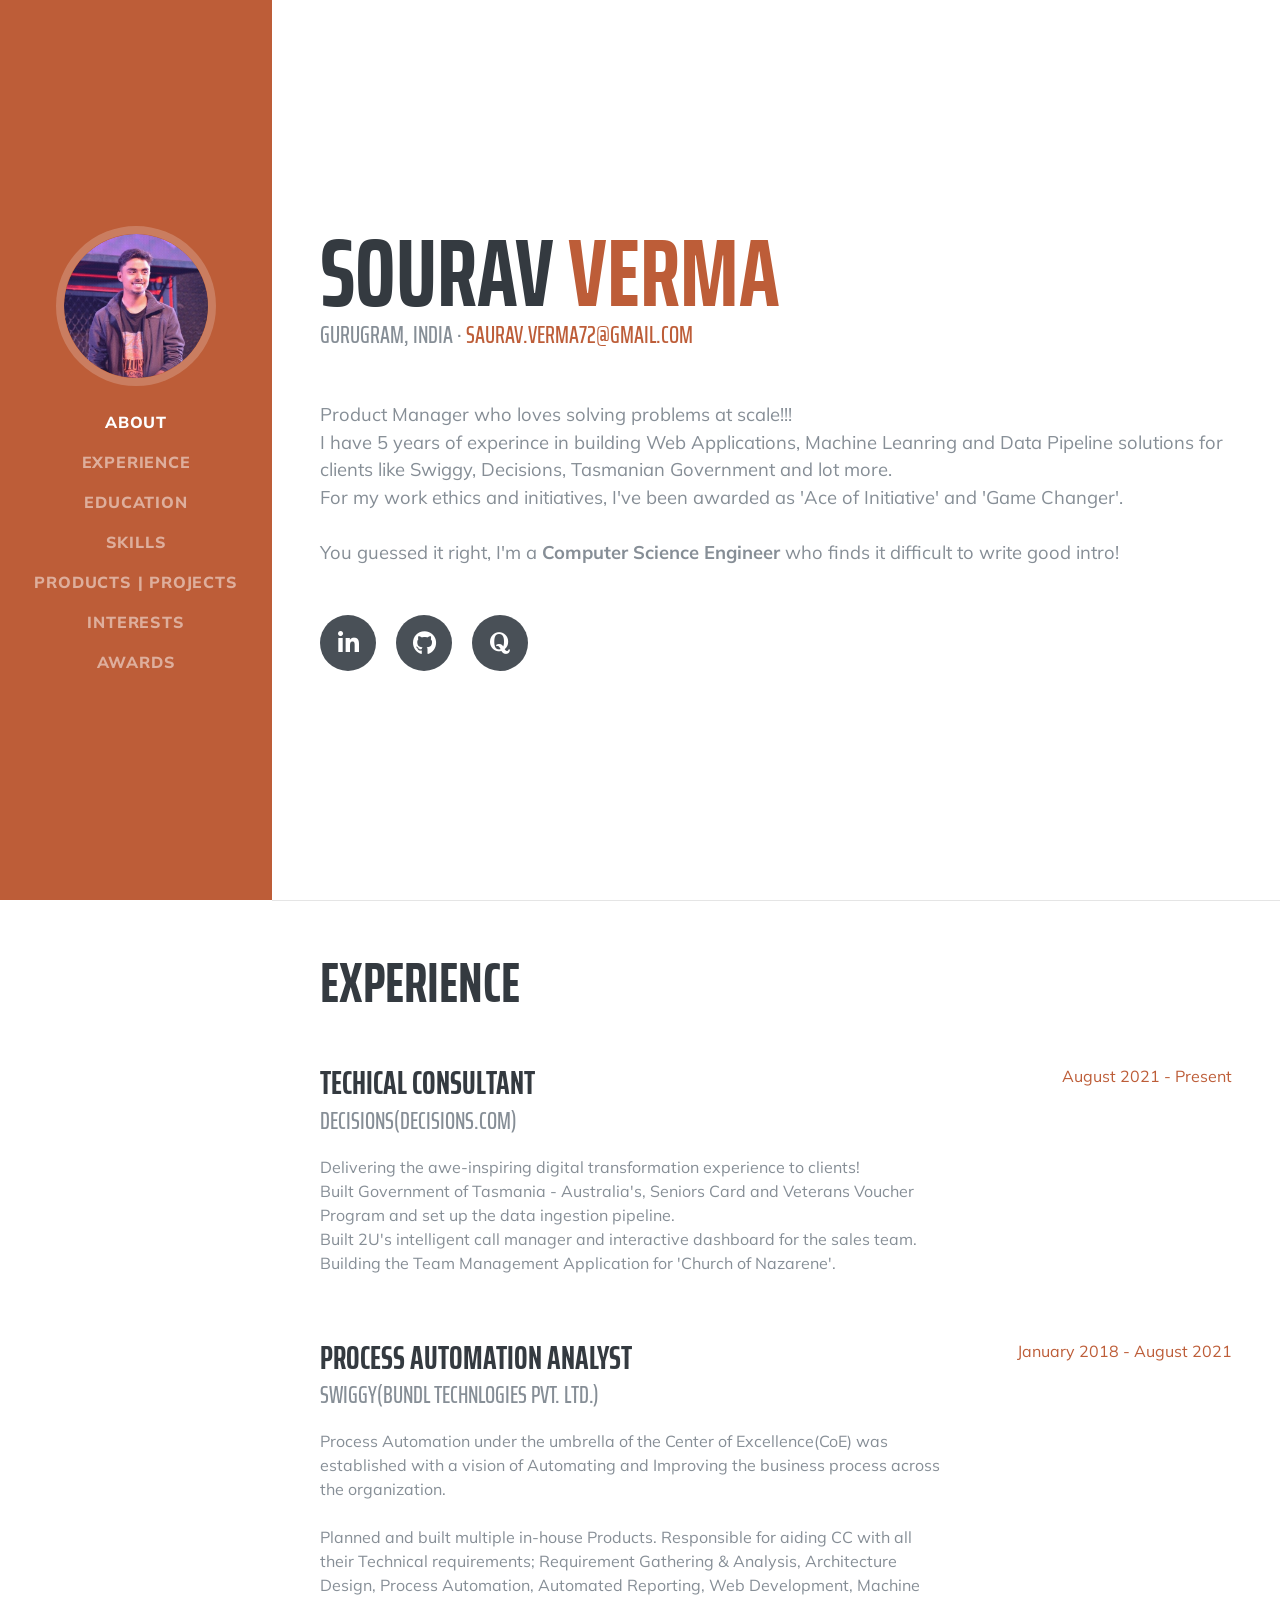
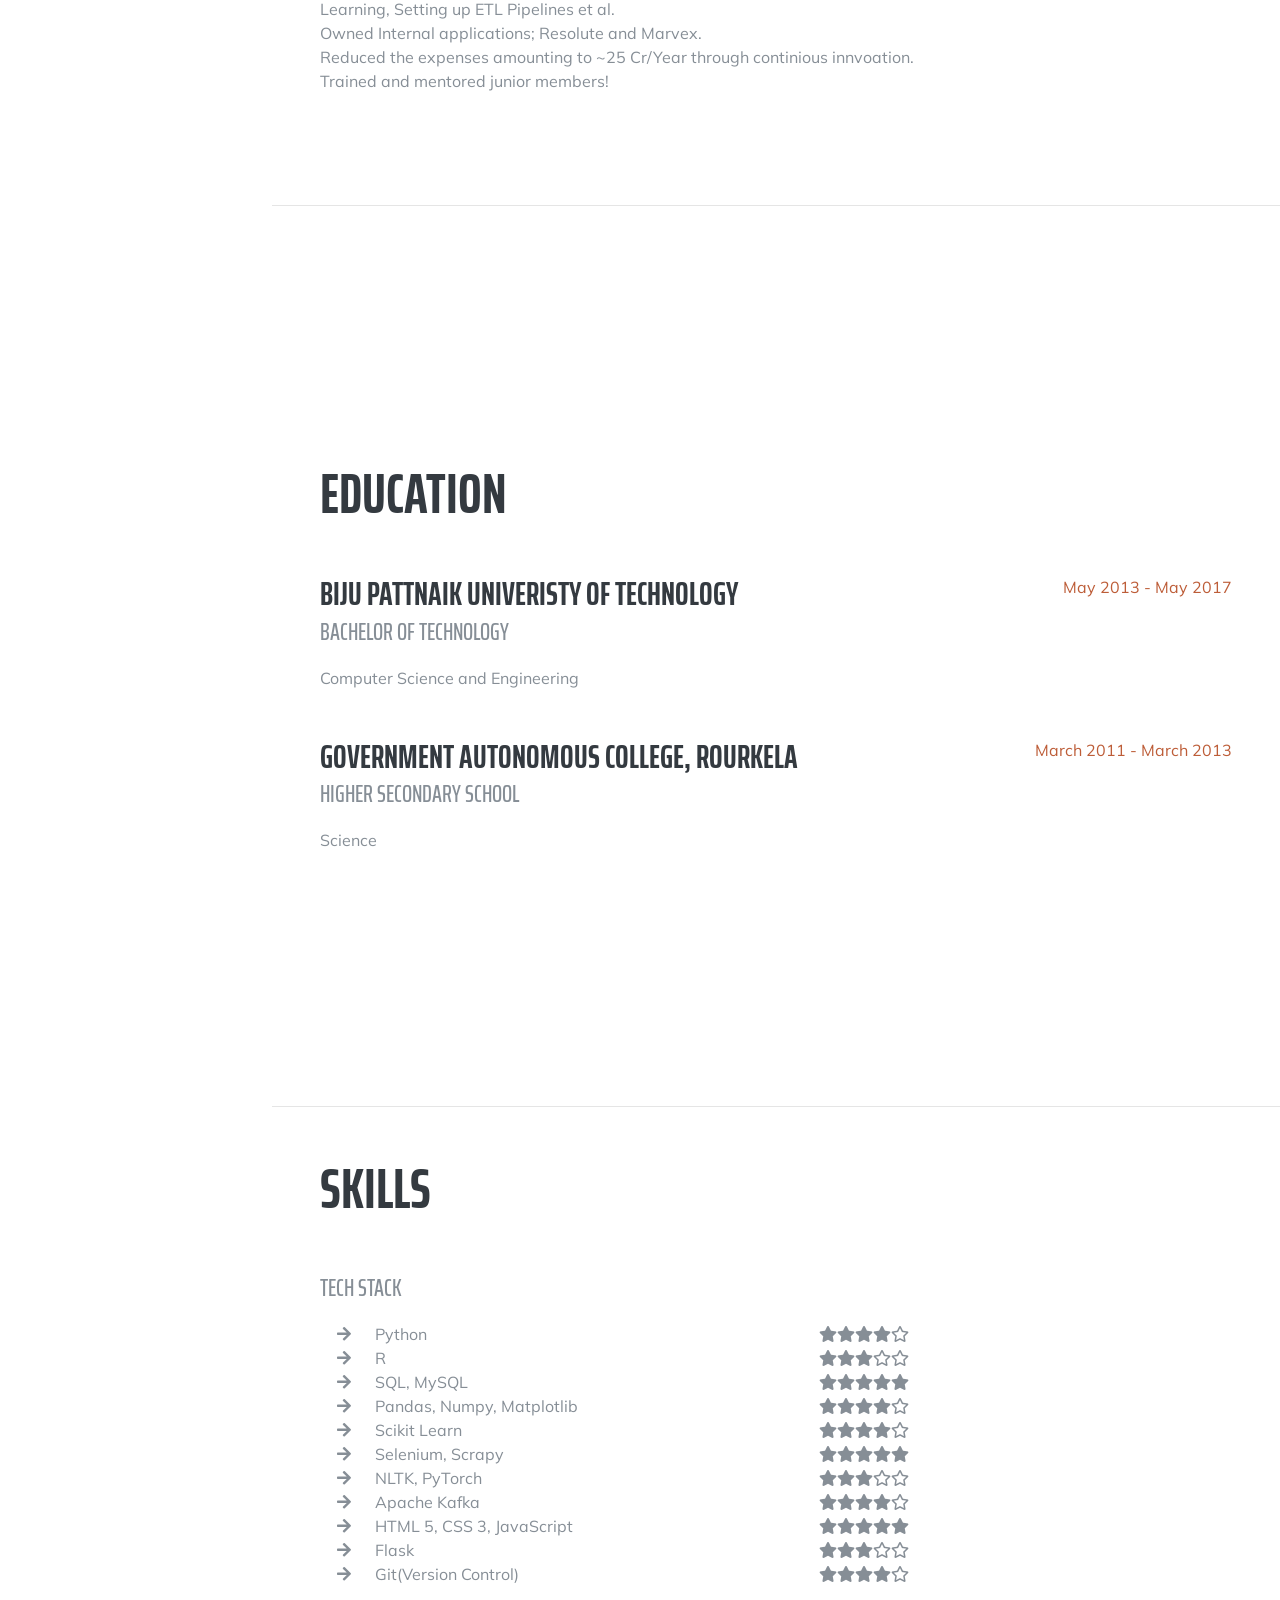
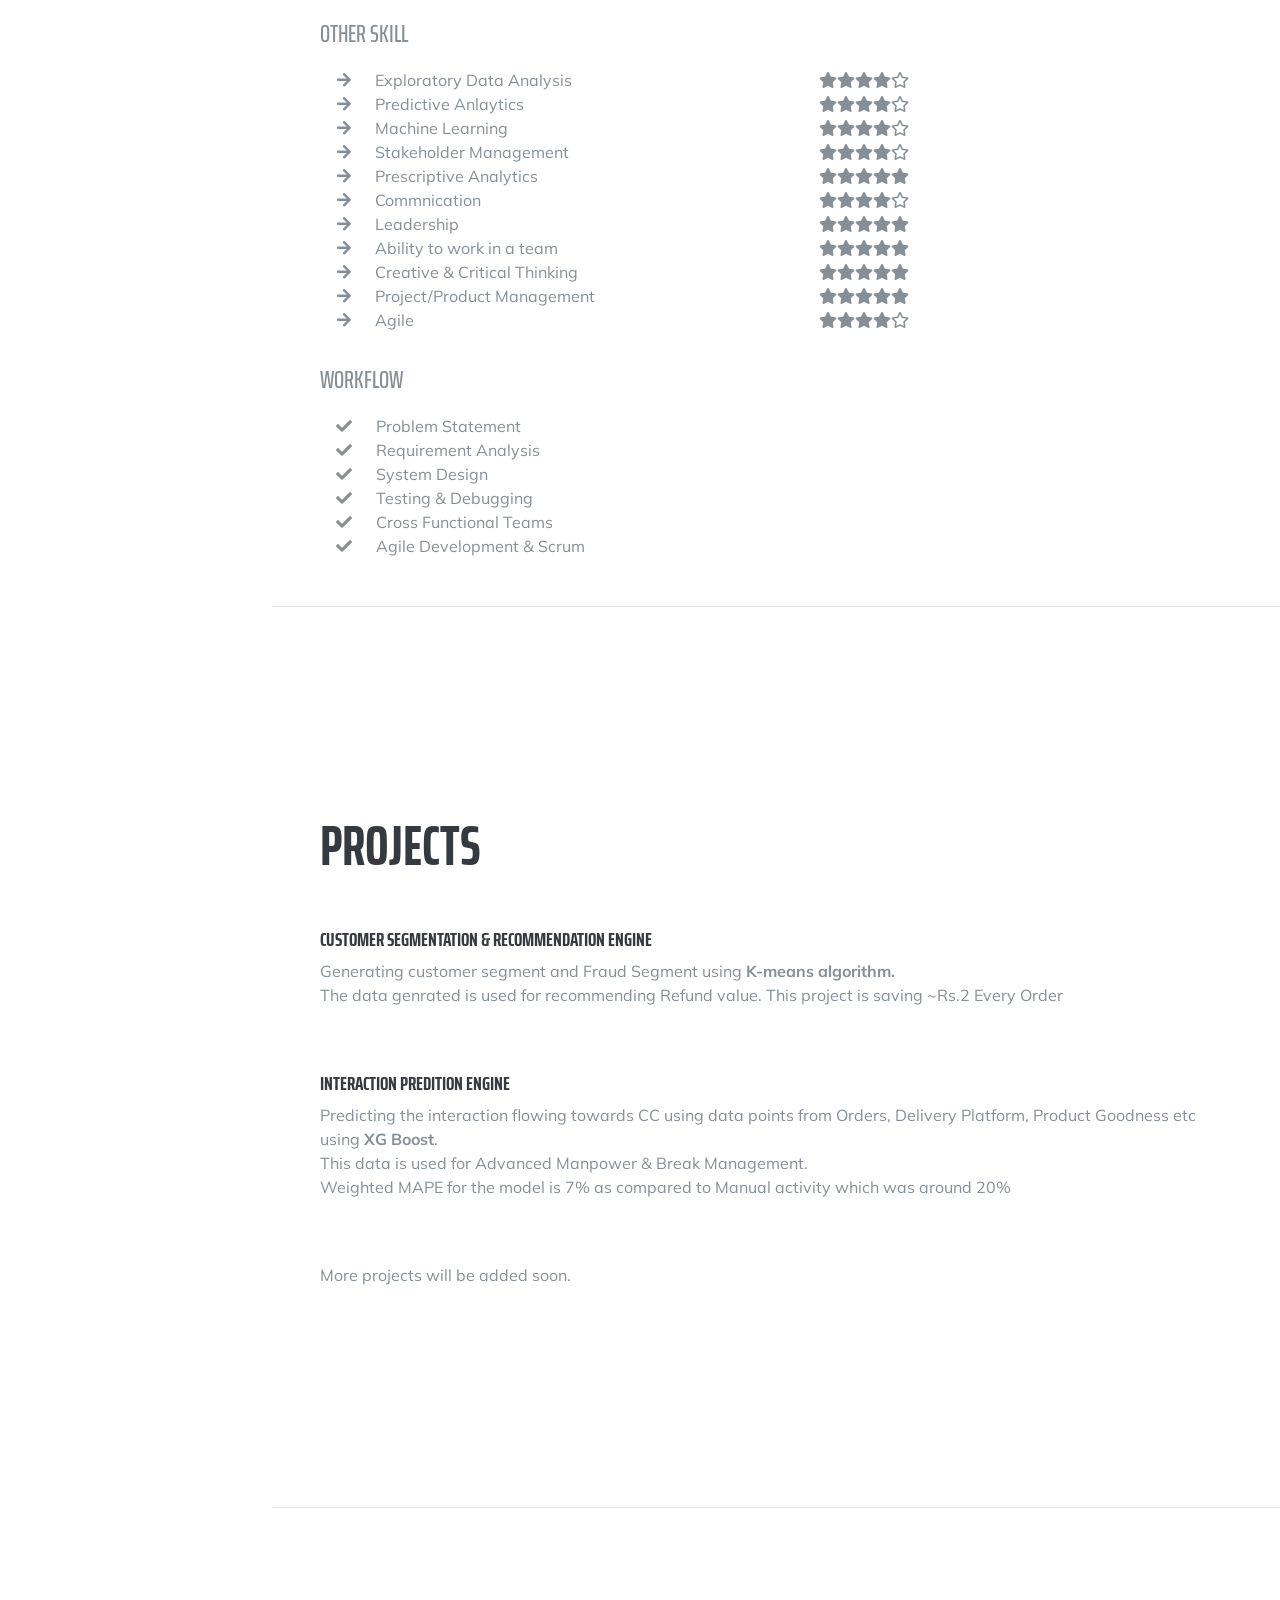
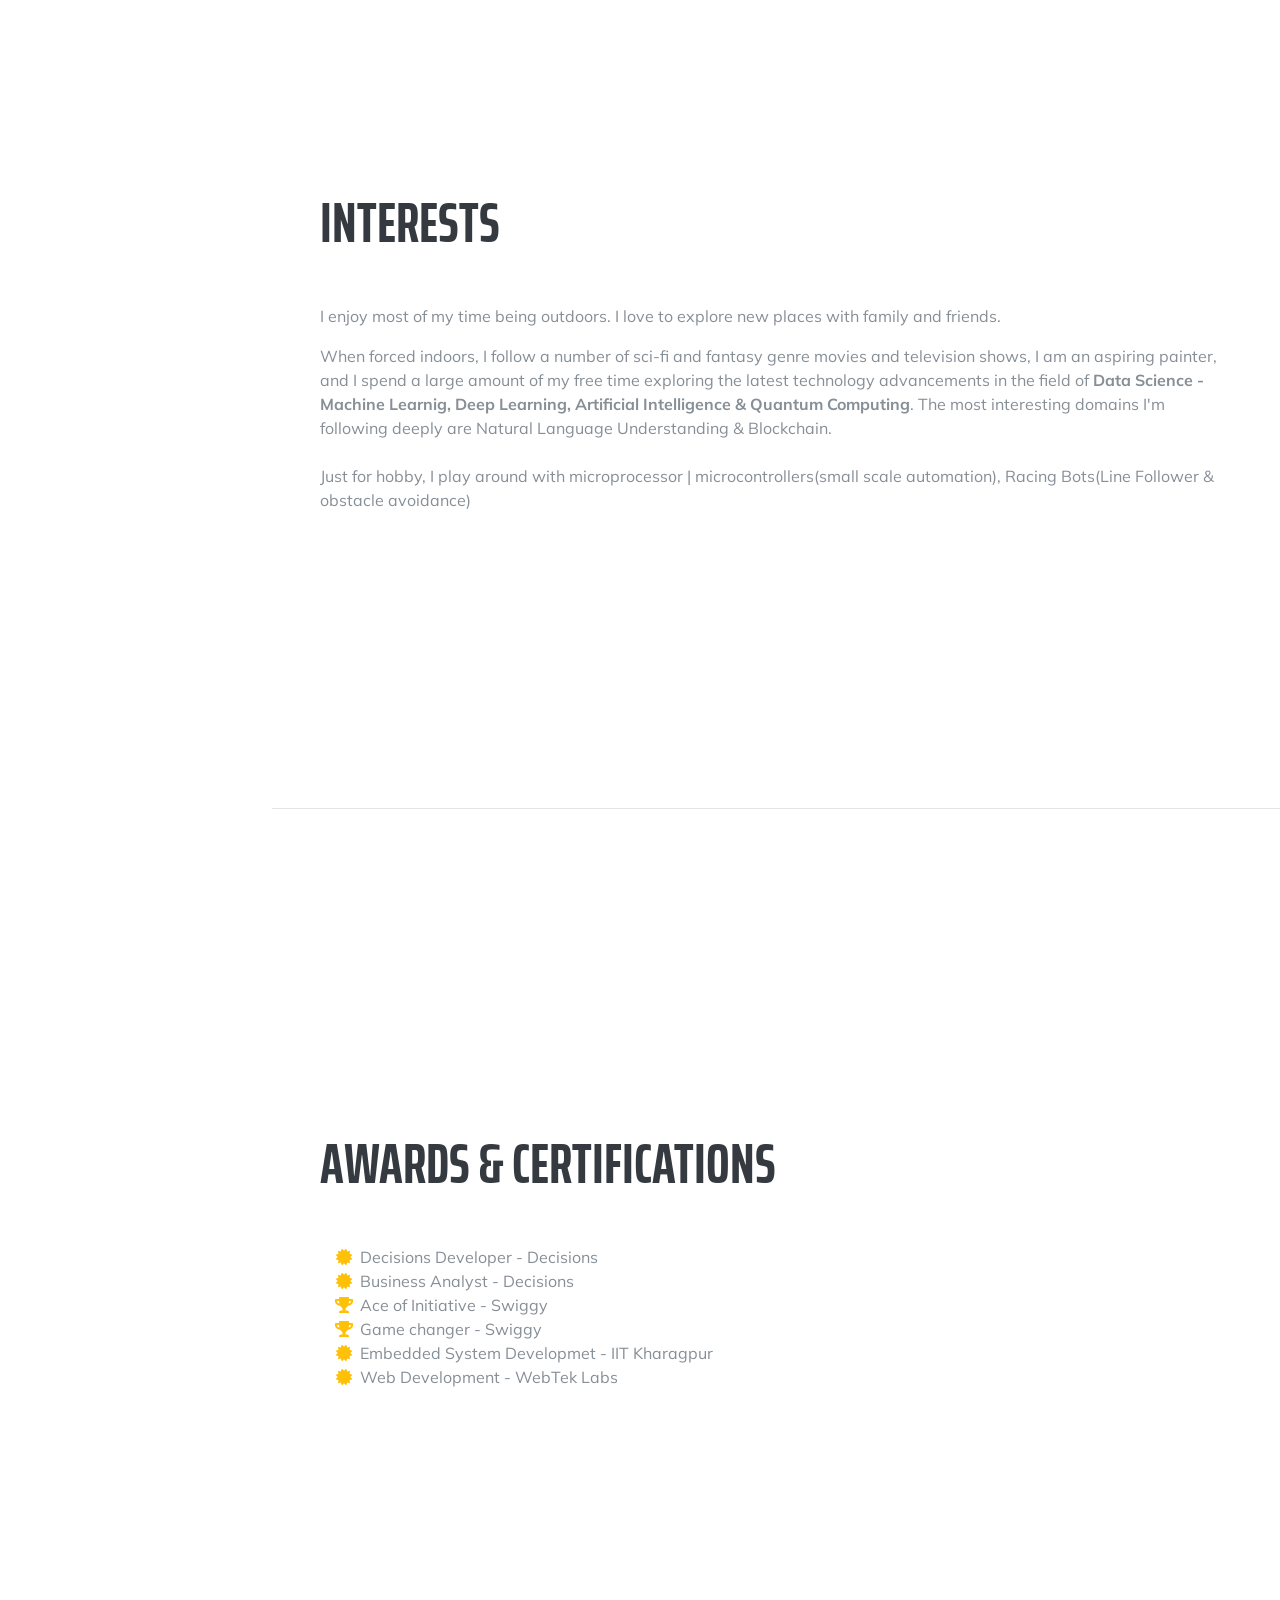
==== index.html @ 03ad525a "change" ====
<!DOCTYPE html>
<html lang="en">

<head>

  <meta charset="utf-8">
  <meta name="viewport" content="width=device-width, initial-scale=1, shrink-to-fit=no">
  <meta name="description" content="">
  <meta name="author" content="">

  <title>Sourav Verma</title>

  <!-- Bootstrap core CSS -->
  <link href="vendor/bootstrap/css/bootstrap.min.css" rel="stylesheet">

  <!-- Custom fonts for this template -->
  <link href="https://fonts.googleapis.com/css?family=Saira+Extra+Condensed:500,700" rel="stylesheet">
  <link href="https://fonts.googleapis.com/css?family=Muli:400,400i,800,800i" rel="stylesheet">
  <link href="vendor/fontawesome-free/css/all.min.css" rel="stylesheet">

  <!-- Custom styles for this template -->
  <link href="css/resume.min.css" rel="stylesheet">

</head>

<body id="page-top">

  <nav class="navbar navbar-expand-lg navbar-dark bg-primary fixed-top" id="sideNav">
    <a class="navbar-brand js-scroll-trigger" href="#page-top">
      <span class="d-block d-lg-none">Sourav Verma</span>
      <span class="d-none d-lg-block">
        <img class="img-fluid img-profile rounded-circle mx-auto mb-2" src="img/profile.png" alt="">
      </span>
    </a>
    <button class="navbar-toggler" type="button" data-toggle="collapse" data-target="#navbarSupportedContent" aria-controls="navbarSupportedContent" aria-expanded="false" aria-label="Toggle navigation">
      <span class="navbar-toggler-icon"></span>
    </button>
    <div class="collapse navbar-collapse" id="navbarSupportedContent">
      <ul class="navbar-nav">
        <li class="nav-item">
          <a class="nav-link js-scroll-trigger" href="#about">About</a>
        </li>
        <li class="nav-item">
          <a class="nav-link js-scroll-trigger" href="#experience">Experience</a>
        </li>
        <li class="nav-item">
          <a class="nav-link js-scroll-trigger" href="#education">Education</a>
        </li>
        <li class="nav-item">
          <a class="nav-link js-scroll-trigger" href="#skills">Skills</a>
        </li>
        <li class="nav-item">
          <a class="nav-link js-scroll-trigger" href="#prodj">Products | Projects</a>
        </li>
        <li class="nav-item">
          <a class="nav-link js-scroll-trigger" href="#interests">Interests</a>
        </li>
        <li class="nav-item">
          <a class="nav-link js-scroll-trigger" href="#awards">Awards</a>
        </li>
      </ul>
    </div>
  </nav>

  <div class="container-fluid p-0">

    <section class="resume-section p-3 p-lg-5 d-flex align-items-center" id="about">
      <div class="w-100">
        <h1 class="mb-0">Sourav
          <span class="text-primary">Verma</span>
        </h1>
        <div class="subheading mb-5">GURUGRAM, INDIA ·
          <a href="mailto:saurav.verma72@gmail.com">saurav.verma72@gmail.com</a>
        </div>
        <p class="lead mb-5">Product Manager who loves solving problems at scale!!!<br>
          I have 5 years of experince in building Web Applications, Machine Leanring and Data Pipeline solutions for clients like Swiggy, Decisions, Tasmanian Government and lot more.<br>
          For my work ethics and initiatives, I've been awarded as 'Ace of Initiative' and 'Game Changer'.<br>
          <br>
          You guessed it right, I'm a <b>Computer Science Engineer</b> who finds it difficult to write good intro!
          </p>
        <div class="social-icons">
          <a href="https://www.linkedin.com/in/sourav-verma-058a54145/" target="_blank">
            <i class="fab fa-linkedin-in"></i>
          </a>
          <a href="https://github.com/Sourav-Verma" target="_blank">
            <i class="fab fa-github"></i>
          </a>
          <a href="https://www.quora.com/profile/Saurav-Verma-9" target="_blank">
            <i class="fab fa-quora"></i>
          </a>
        </div>
      </div>
    </section>

    <hr class="m-0">

    <section class="resume-section p-3 p-lg-5 d-flex justify-content-center" id="experience">
      <div class="w-100">
        <h2 class="mb-5">Experience</h2>

        <div class="resume-item d-flex flex-column flex-md-row justify-content-between mb-5">
          <div class="resume-content">
            <h3 class="mb-0">Techical Consultant</h3>
            <div class="subheading mb-3">Decisions(decisions.com)</div>
            <p>Delivering the awe-inspiring digital transformation experience to clients!<br> 
              Built Government of Tasmania - Australia's, Seniors Card and Veterans Voucher Program and set up the data ingestion pipeline.<br>
              Built 2U's intelligent call manager and interactive dashboard for the sales team.<br>
              Building the Team Management Application for 'Church of Nazarene'.</p>
          </div>
          <div class="resume-date text-md-right">
            <span class="text-primary">August 2021 - Present</span>
          </div>
        </div>
        
        <div class="resume-item d-flex flex-column flex-md-row justify-content-between mb-5">
          <div class="resume-content">
            <h3 class="mb-0">Process Automation Analyst</h3>
            <div class="subheading mb-3">Swiggy(Bundl Technlogies Pvt. Ltd.)</div>
            <p>
              Process Automation under the umbrella of the Center of Excellence(CoE) was established with a vision of Automating and Improving the business process across the organization.<br>
              <br>
              Planned and built multiple in-house Products. Responsible for aiding CC with all their Technical requirements; Requirement Gathering & Analysis, Architecture Design, Process Automation, Automated Reporting, Web Development, Machine Learning, Setting up ETL Pipelines et al.<br>
              Owned Internal applications; Resolute and Marvex.<br>
              Reduced the expenses amounting to ~25 Cr/Year through continious innvoation.<br>
              Trained and mentored junior members!
            </p>
          </div>
          <div class="resume-date text-md-right">
            <span class="text-primary">January 2018 - August 2021</span>
          </div>
        </div>

      </div>

    </section>

    <hr class="m-0">

    <section class="resume-section p-3 p-lg-5 d-flex align-items-center" id="education">
      <div class="w-100">
        <h2 class="mb-5">Education</h2>

        <div class="resume-item d-flex flex-column flex-md-row justify-content-between mb-5">
          <div class="resume-content">
            <h3 class="mb-0">Biju Pattnaik Univeristy of Technology</h3>
            <div class="subheading mb-3">Bachelor of Technology</div>
            <div>Computer Science and Engineering</div>
          </div>
          <div class="resume-date text-md-right">
            <span class="text-primary">May 2013 - May 2017</span>
          </div>
        </div>

        <div class="resume-item d-flex flex-column flex-md-row justify-content-between">
          <div class="resume-content">
            <h3 class="mb-0">Government Autonomous College, Rourkela</h3>
            <div class="subheading mb-3">Higher Secondary School</div>
            <div>Science</div>
          </div>
          <div class="resume-date text-md-right">
            <span class="text-primary">March 2011 - March 2013</span>
          </div>
        </div>

      </div>
    </section>

    <hr class="m-0">

    <section class="resume-section p-3 p-lg-5 d-flex align-items-center" id="skills">
      <div class="w-100">
        <h2 class="mb-5">Skills</h2>
          <div class="subheading mb-3">Tech Stack</div>
              <ul class="fa-ul mb-0">
                <div style="margin-left: 15px;">
                  <div class="row"><div class="col"><li><i class="fa-li fa fa-arrow-right"></i>Python</li></div><div class="col"><li><i class="fas fa-star"></i><i class="fas fa-star"></i><i class="fas fa-star"></i><i class="fas fa-star"></i><i class="far fa-star"></i></li></div></div>
                  <div class="row"><div class="col"><li><i class="fa-li fa fa-arrow-right"></i>R</li></div><div class="col"><li><i class="fas fa-star"></i><i class="fas fa-star"></i><i class="fas fa-star"></i><i class="far fa-star"></i><i class="far fa-star"></i></li></div></div>
                  <div class="row"><div class="col"><li><i class="fa-li fa fa-arrow-right"></i>SQL, MySQL</li></div><div class="col"><li><i class="fas fa-star"></i><i class="fas fa-star"></i><i class="fas fa-star"></i><i class="fas fa-star"></i><i class="fas fa-star"></i></li></div></div>
                  <div class="row"><div class="col"><li><i class="fa-li fa fa-arrow-right"></i>Pandas, Numpy, Matplotlib</li></div><div class="col"><li><i class="fas fa-star"></i><i class="fas fa-star"></i><i class="fas fa-star"></i><i class="fas fa-star"></i><i class="far fa-star"></i></li></div></div>
                  <div class="row"><div class="col"><li><i class="fa-li fa fa-arrow-right"></i>Scikit Learn</li></div><div class="col"><li><i class="fas fa-star"></i><i class="fas fa-star"></i><i class="fas fa-star"></i><i class="fas fa-star"></i><i class="far fa-star"></i></li></div></div>
                  <div class="row"><div class="col"><li><i class="fa-li fa fa-arrow-right"></i>Selenium, Scrapy</li></div><div class="col"><li><i class="fas fa-star"></i><i class="fas fa-star"></i><i class="fas fa-star"></i><i class="fas fa-star"></i><i class="fas fa-star"></i></li></div></div>
                  <div class="row"><div class="col"><li><i class="fa-li fa fa-arrow-right"></i>NLTK, PyTorch</li></div><div class="col"><li><i class="fas fa-star"></i><i class="fas fa-star"></i><i class="fas fa-star"></i><i class="far fa-star"></i><i class="far fa-star"></i></li></div></div>
                  <div class="row"><div class="col"><li><i class="fa-li fa fa-arrow-right"></i>Apache Kafka</li></div><div class="col"><li><i class="fas fa-star"></i><i class="fas fa-star"></i><i class="fas fa-star"></i><i class="fas fa-star"></i><i class="far fa-star"></i></li></div></div>
                  <div class="row"><div class="col"><li><i class="fa-li fa fa-arrow-right"></i>HTML 5, CSS 3, JavaScript</li></div><div class="col"><li><i class="fas fa-star"></i><i class="fas fa-star"></i><i class="fas fa-star"></i><i class="fas fa-star"></i><i class="fas fa-star"></i></li></div></div>
                  <div class="row"><div class="col"><li><i class="fa-li fa fa-arrow-right"></i>Flask</li></div><div class="col"><li><i class="fas fa-star"></i><i class="fas fa-star"></i><i class="fas fa-star"></i><i class="far fa-star"></i><i class="far fa-star"></i></li></div></div>
                  <div class="row"><div class="col"><li><i class="fa-li fa fa-arrow-right"></i>Git(Version Control)</li></div><div class="col"><li><i class="fas fa-star"></i><i class="fas fa-star"></i><i class="fas fa-star"></i><i class="fas fa-star"></i><i class="far fa-star"></i></li></div></div>
                </div>
            </ul>
                  <div class="subheading mb-3" style="margin-top: 30px;">Other Skill</div>
                    <div style="margin-left: 15px;">
                      <ul class="fa-ul mb-0">
                          <div class="row"><div class="col"><li><i class="fa-li fa fa-arrow-right"></i>Exploratory Data Analysis</li></div><div class="col"><li><i class="fas fa-star"></i><i class="fas fa-star"></i><i class="fas fa-star"></i><i class="fas fa-star"></i><i class="far fa-star"></i></li></div></div>
                          <div class="row"><div class="col"><li><i class="fa-li fa fa-arrow-right"></i>Predictive Anlaytics</li></div><div class="col"><li><i class="fas fa-star"></i><i class="fas fa-star"></i><i class="fas fa-star"></i><i class="fas fa-star"></i><i class="far fa-star"></i></li></div></div>
                          <div class="row"><div class="col"><li><i class="fa-li fa fa-arrow-right"></i>Machine Learning</li></div><div class="col"><li><i class="fas fa-star"></i><i class="fas fa-star"></i><i class="fas fa-star"></i><i class="fas fa-star"></i><i class="far fa-star"></i></li></div></div>
                          <div class="row"><div class="col"><li><i class="fa-li fa fa-arrow-right"></i>Stakeholder Management</li></div><div class="col"><li><i class="fas fa-star"></i><i class="fas fa-star"></i><i class="fas fa-star"></i><i class="fas fa-star"></i><i class="far fa-star"></i></li></div></div>
                          <div class="row"><div class="col"><li><i class="fa-li fa fa-arrow-right"></i>Prescriptive Analytics</li></div><div class="col"><li><i class="fas fa-star"></i><i class="fas fa-star"></i><i class="fas fa-star"></i><i class="fas fa-star"></i><i class="fas fa-star"></i></li></div></div>
                          <div class="row"><div class="col"><li><i class="fa-li fa fa-arrow-right"></i>Commnication</li></div><div class="col"><li><i class="fas fa-star"></i><i class="fas fa-star"></i><i class="fas fa-star"></i><i class="fas fa-star"></i><i class="far fa-star"></i></li></div></div>
                          <div class="row"><div class="col"><li><i class="fa-li fa fa-arrow-right"></i>Leadership</li></div><div class="col"><li><i class="fas fa-star"></i><i class="fas fa-star"></i><i class="fas fa-star"></i><i class="fas fa-star"></i><i class="fas fa-star"></i></li></div></div>
                          <div class="row"><div class="col"><li><i class="fa-li fa fa-arrow-right"></i>Ability to work in a team</li></div><div class="col"><li><i class="fas fa-star"></i><i class="fas fa-star"></i><i class="fas fa-star"></i><i class="fas fa-star"></i><i class="fas fa-star"></i></li></div></div>
                          <div class="row"><div class="col"><li><i class="fa-li fa fa-arrow-right"></i>Creative & Critical Thinking</li></div><div class="col"><li><i class="fas fa-star"></i><i class="fas fa-star"></i><i class="fas fa-star"></i><i class="fas fa-star"></i><i class="fas fa-star"></i></li></div></div>
                          <div class="row"><div class="col"><li><i class="fa-li fa fa-arrow-right"></i>Project/Product Management</li></div><div class="col"><li><i class="fas fa-star"></i><i class="fas fa-star"></i><i class="fas fa-star"></i><i class="fas fa-star"></i><i class="fas fa-star"></i></li></div></div>
                          <div class="row"><div class="col"><li><i class="fa-li fa fa-arrow-right"></i>Agile</li></div><div class="col"><li><i class="fas fa-star"></i><i class="fas fa-star"></i><i class="fas fa-star"></i><i class="fas fa-star"></i><i class="far fa-star"></i></li></div></div>
                          

                      </ul>
                    </div>
        <div class="subheading mb-3" style="margin-top: 30px;">Workflow</div>
        <ul class="fa-ul mb-0">
          <li>
            <i class="fa-li fa fa-check"></i>
            &nbsp;&nbsp;&nbsp;&nbsp;Problem Statement</li>
          <li><li>
            <i class="fa-li fa fa-check"></i>
            &nbsp;&nbsp;&nbsp;&nbsp;Requirement Analysis</li>
          <li>
            <li>
            <i class="fa-li fa fa-check"></i>
            &nbsp;&nbsp;&nbsp;&nbsp;System Design</li>
          <li>
            <i class="fa-li fa fa-check"></i>
            &nbsp;&nbsp;&nbsp;&nbsp;Testing &amp; Debugging</li>
          <li>
            <i class="fa-li fa fa-check"></i>
            &nbsp;&nbsp;&nbsp;&nbsp;Cross Functional Teams</li>
          <li>
            <i class="fa-li fa fa-check"></i>
            &nbsp;&nbsp;&nbsp;&nbsp;Agile Development &amp; Scrum</li>
        </ul>
      </div>
    </section>

    <hr class="m-0">
      
    <section class="resume-section p-3 p-lg-5 d-flex align-items-center" id="prodj">
        <div class="w-100">
            <h2 class="mb-5">Projects</h2>
            <h5>Customer Segmentation & Recommendation Engine</h5>
              <p>Generating customer segment and Fraud Segment using <b>K-means algorithm.</b><br> 
              The data genrated is used for recommending Refund value. 
              This project is saving ~Rs.2 Every Order</p>
            <br><br> 
            <h5>Interaction Predition Engine</h5>
            <p>Predicting the interaction flowing towards CC using data points from Orders, Delivery Platform, Product Goodness etc using <b>XG Boost</b>.<br>
                This data is used for Advanced Manpower & Break Management.<br>
                Weighted MAPE for the model is 7% as compared to Manual activity which was around 20%</p>
            <br>
            <br>
            <p>More projects will be added soon.
      </div>
    </section>
      
    <hr class="m-0">
      
    <section class="resume-section p-3 p-lg-5 d-flex align-items-center" id="interests">
      <div class="w-100">
        <h2 class="mb-5">Interests</h2>
        <p>I enjoy most of my time being outdoors. I love to explore new places with family and friends.</p>
        <p class="mb-0">When forced indoors, I follow a number of sci-fi and fantasy genre movies and television shows, I am an aspiring painter, and I spend a large amount of my free time exploring the latest technology advancements in the field of <b>Data Science - Machine Learnig, Deep Learning, Artificial Intelligence & Quantum Computing</b>. The most interesting domains I'm following deeply are Natural Language Understanding & Blockchain.</p><br>
        <p>Just for hobby, I play around with microprocessor | microcontrollers(small scale automation), Racing Bots(Line Follower & obstacle avoidance)</p>
      </div>
    </section>

    <hr class="m-0">

    <section class="resume-section p-3 p-lg-5 d-flex align-items-center" id="awards">
      <div class="w-100">
        <h2 class="mb-5">Awards &amp; Certifications</h2>
        <ul class="fa-ul mb-0">
          <li>
            <i class="fa-li fa fa-certificate text-warning"></i>
            Decisions Developer - Decisions</li>
          <li>
            <i class="fa-li fa fa fa-certificate text-warning"></i>
            Business Analyst - Decisions</li>
          <li>
            <i class="fa-li fa fa-trophy text-warning"></i>
            Ace of Initiative - Swiggy</li>
          <li>
            <i class="fa-li fa fa-trophy text-warning"></i>
            Game changer - Swiggy
            </li>
          <li>
            <i class="fa-li fa fa-certificate text-warning"></i>
            Embedded System Developmet - IIT Kharagpur</li>
          <li>
            <i class="fa-li fa fa-certificate text-warning"></i>
            Web Development - WebTek Labs</li>
          
          <li>
        </ul>
      </div>
    </section>

  </div>

  <!-- Bootstrap core JavaScript -->
  <script src="vendor/jquery/jquery.min.js"></script>
  <script src="vendor/bootstrap/js/bootstrap.bundle.min.js"></script>

  <!-- Plugin JavaScript -->
  <script src="vendor/jquery-easing/jquery.easing.min.js"></script>

  <!-- Custom scripts for this template -->
  <script src="js/resume.min.js"></script>

</body>

</html>
---- css/resume.min.css ----
/*!
 * Start Bootstrap - Resume v5.0.8 (https://startbootstrap.com/template-overviews/resume)
 * Copyright 2013-2019 Start Bootstrap
 * Licensed under MIT (https://github.com/BlackrockDigital/startbootstrap-resume/blob/master/LICENSE)
 */body{font-family:Muli,-apple-system,BlinkMacSystemFont,'Segoe UI',Roboto,'Helvetica Neue',Arial,sans-serif,'Apple Color Emoji','Segoe UI Emoji','Segoe UI Symbol','Noto Color Emoji';padding-top:54px;color:#868e96}@media (min-width:992px){body{padding-top:0;padding-left:17rem}}h1,h2,h3,h4,h5,h6{font-family:'Saira Extra Condensed',-apple-system,BlinkMacSystemFont,'Segoe UI',Roboto,'Helvetica Neue',Arial,sans-serif,'Apple Color Emoji','Segoe UI Emoji','Segoe UI Symbol','Noto Color Emoji';font-weight:700;text-transform:uppercase;color:#343a40}h1{font-size:6rem;line-height:5.5rem}h2{font-size:3.5rem}h3{font-size:2rem}p.lead{font-size:1.15rem;font-weight:400}.subheading{text-transform:uppercase;font-weight:500;font-family:'Saira Extra Condensed',-apple-system,BlinkMacSystemFont,'Segoe UI',Roboto,'Helvetica Neue',Arial,sans-serif,'Apple Color Emoji','Segoe UI Emoji','Segoe UI Symbol','Noto Color Emoji';font-size:1.5rem}.social-icons a{display:inline-block;height:3.5rem;width:3.5rem;background-color:#495057;color:#fff!important;border-radius:100%;text-align:center;font-size:1.5rem;line-height:3.5rem;margin-right:1rem}.social-icons a:last-child{margin-right:0}.social-icons a:hover{background-color:#bd5d38}.dev-icons{font-size:3rem}.dev-icons .list-inline-item i:hover{color:#bd5d38}#sideNav .navbar-nav .nav-item .nav-link{font-weight:800;letter-spacing:.05rem;text-transform:uppercase}#sideNav .navbar-toggler:focus{outline-color:#d48a6e}@media (min-width:992px){#sideNav{text-align:center;position:fixed;top:0;left:0;display:flex;flex-direction:column;width:17rem;height:100vh}#sideNav .navbar-brand{display:flex;margin:auto auto 0;padding:.5rem}#sideNav .navbar-brand .img-profile{max-width:10rem;max-height:10rem;border:.5rem solid rgba(255,255,255,.2)}#sideNav .navbar-collapse{display:flex;align-items:flex-start;flex-grow:0;width:100%;margin-bottom:auto}#sideNav .navbar-collapse .navbar-nav{flex-direction:column;width:100%}#sideNav .navbar-collapse .navbar-nav .nav-item{display:block}#sideNav .navbar-collapse .navbar-nav .nav-item .nav-link{display:block}}section.resume-section{padding-top:5rem!important;padding-bottom:5rem!important;max-width:75rem}section.resume-section .resume-item .resume-date{min-width:none}@media (min-width:768px){section.resume-section{min-height:100vh}section.resume-section .resume-item .resume-date{min-width:18rem}}@media (min-width:992px){section.resume-section{padding-top:3rem!important;padding-bottom:3rem!important}}.bg-primary{background-color:#bd5d38!important}.text-primary{color:#bd5d38!important}a{color:#bd5d38}a:active,a:focus,a:hover{color:#824027}
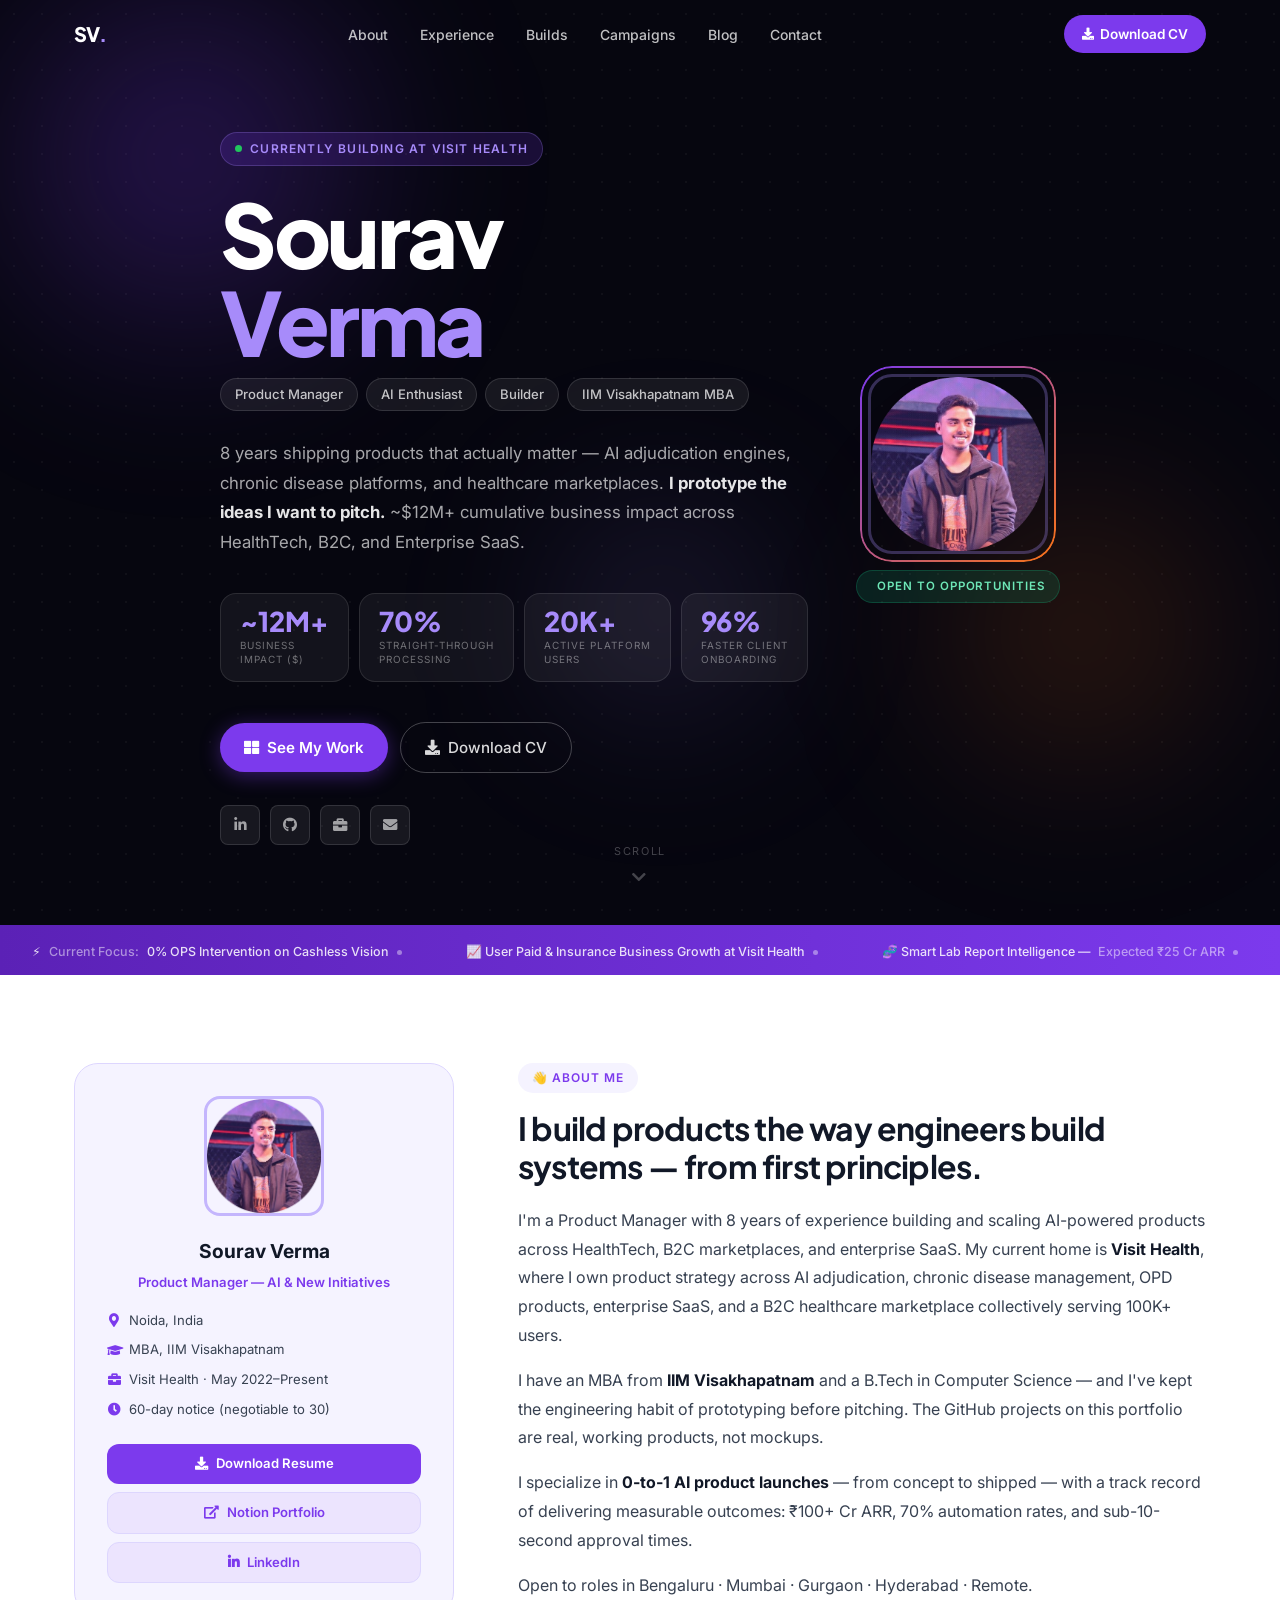
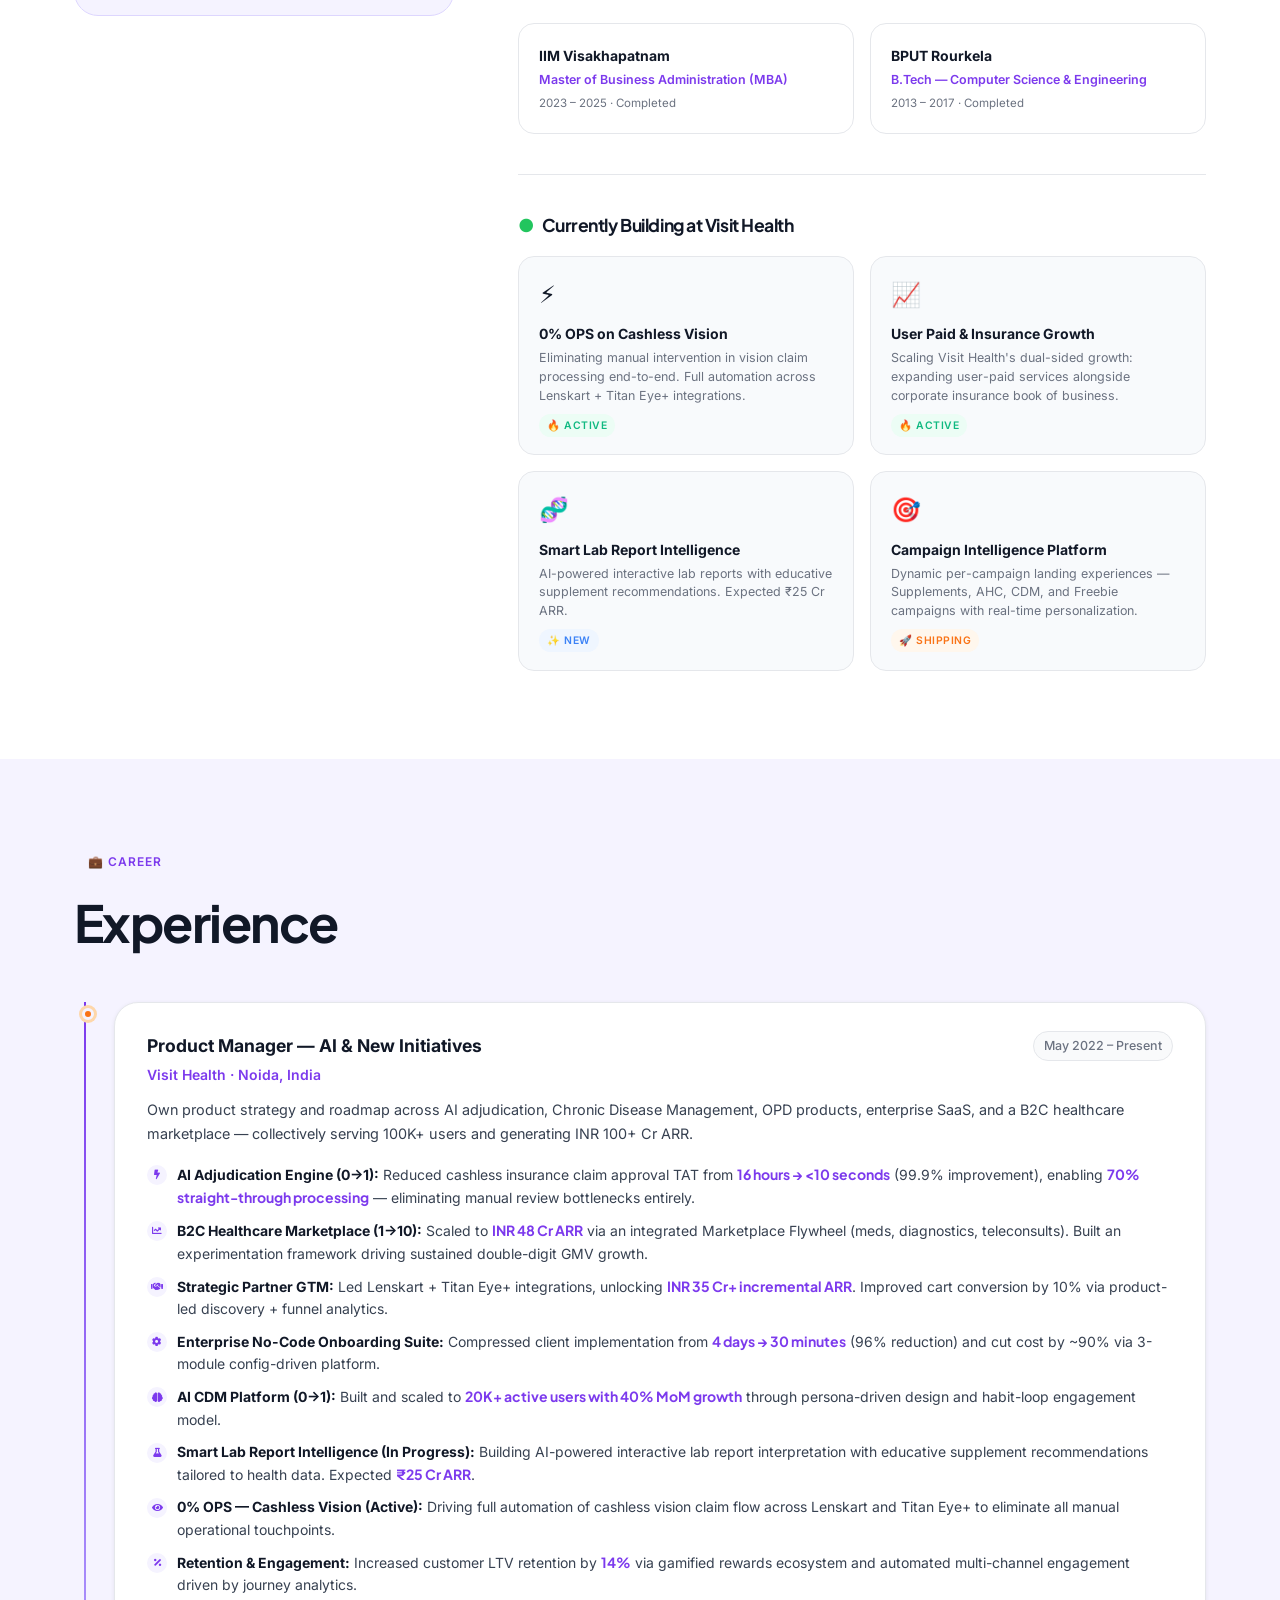
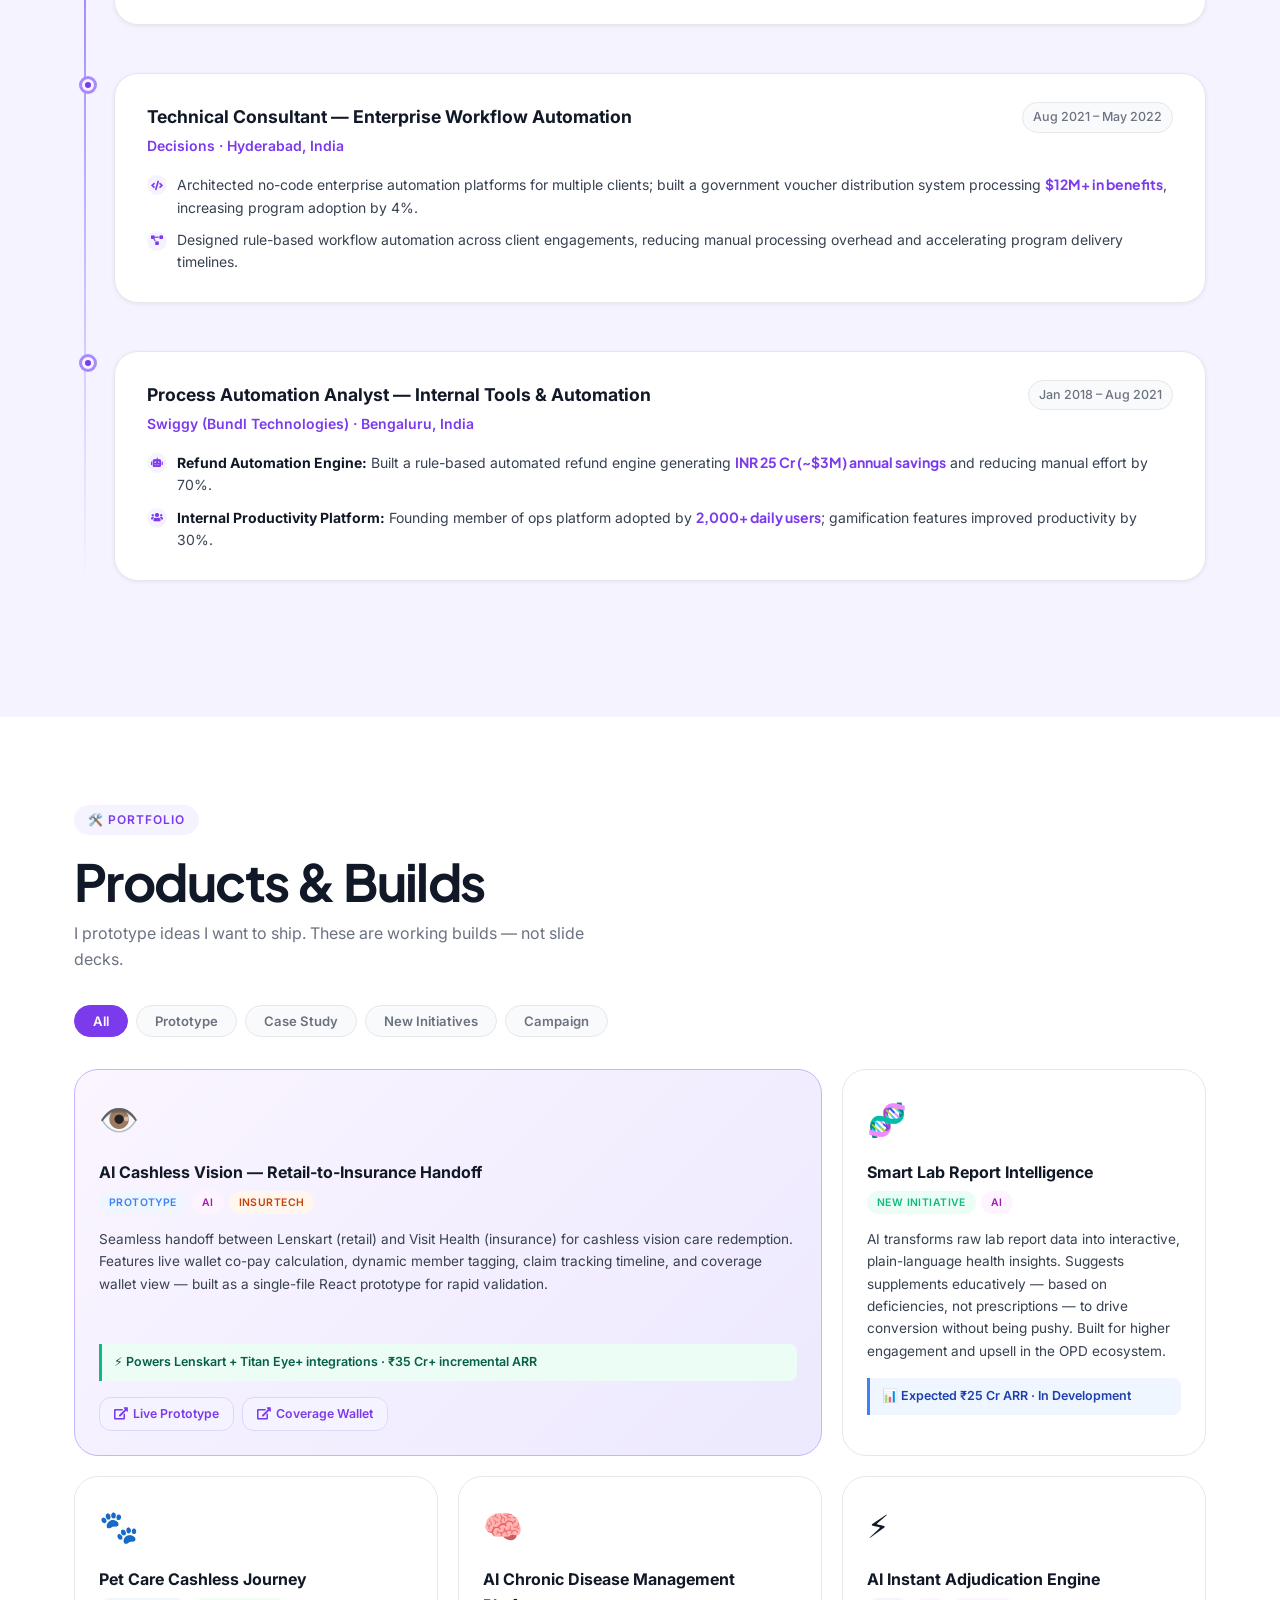
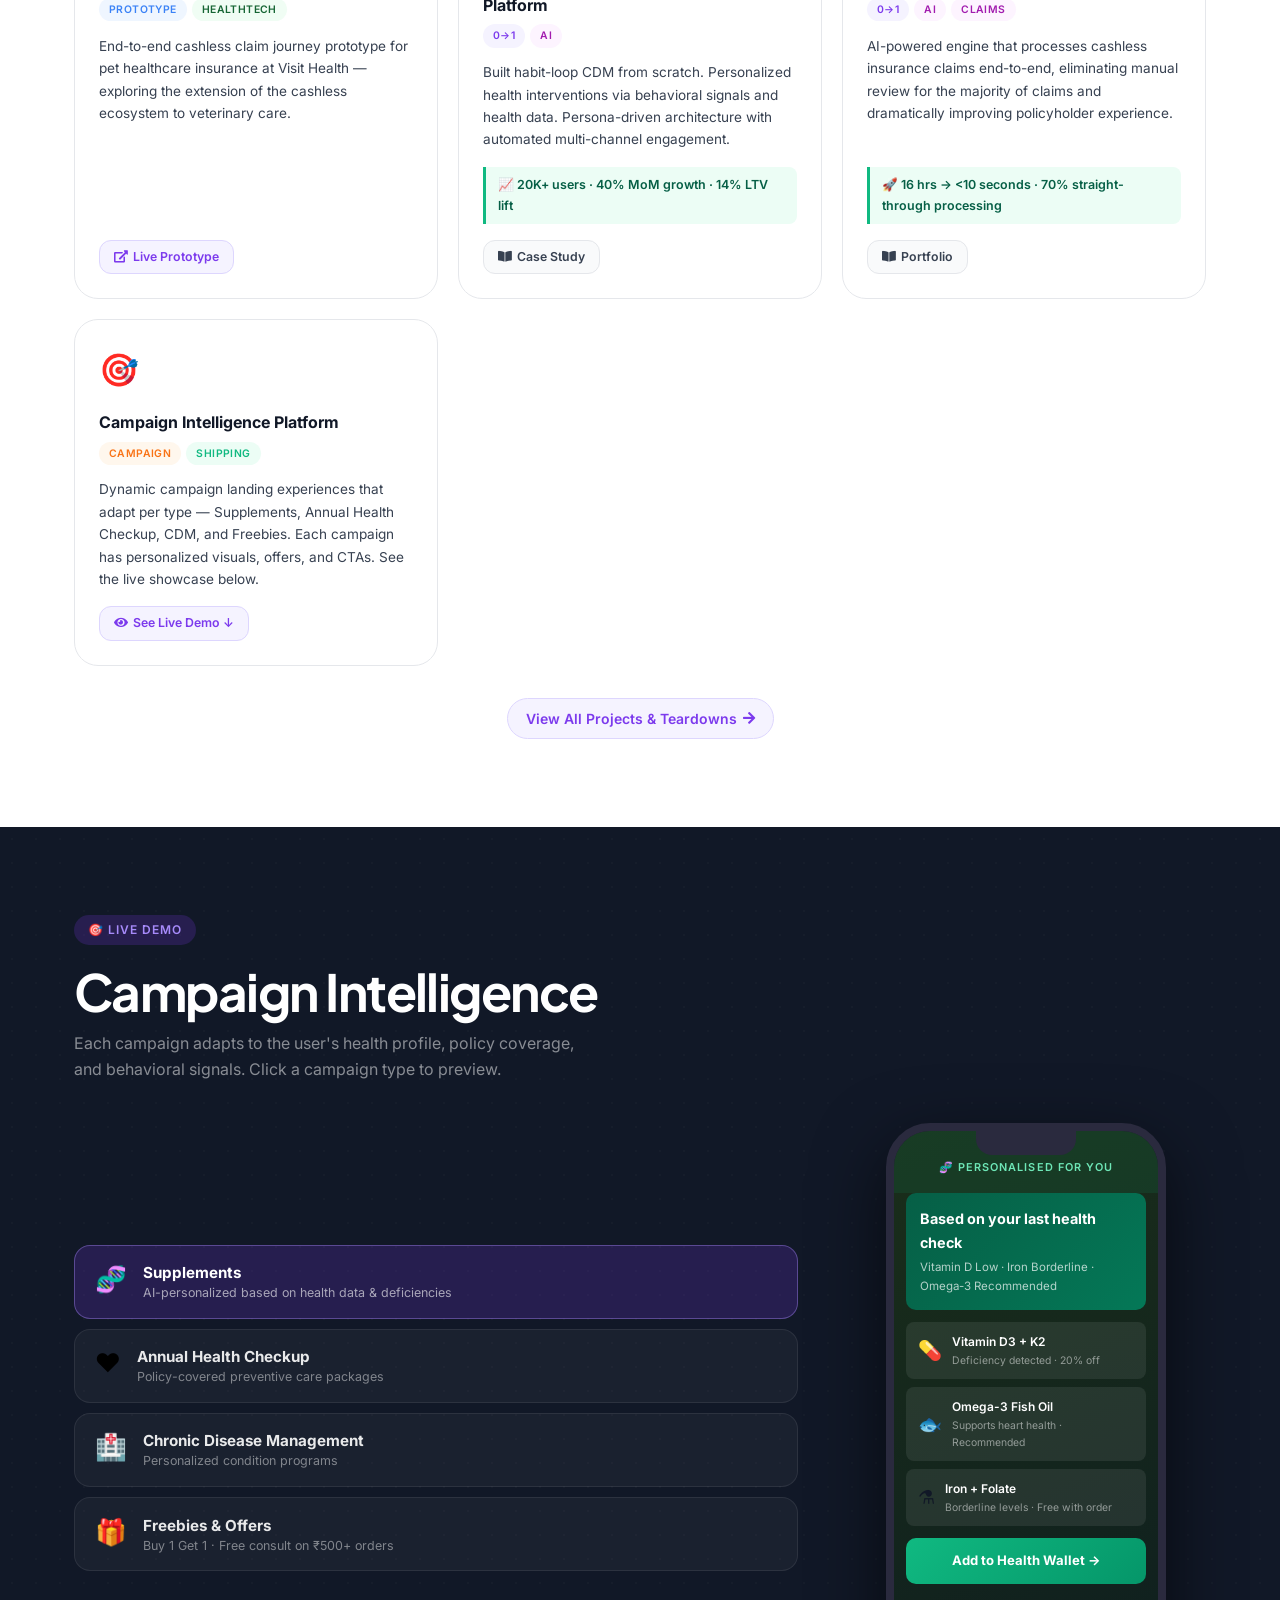
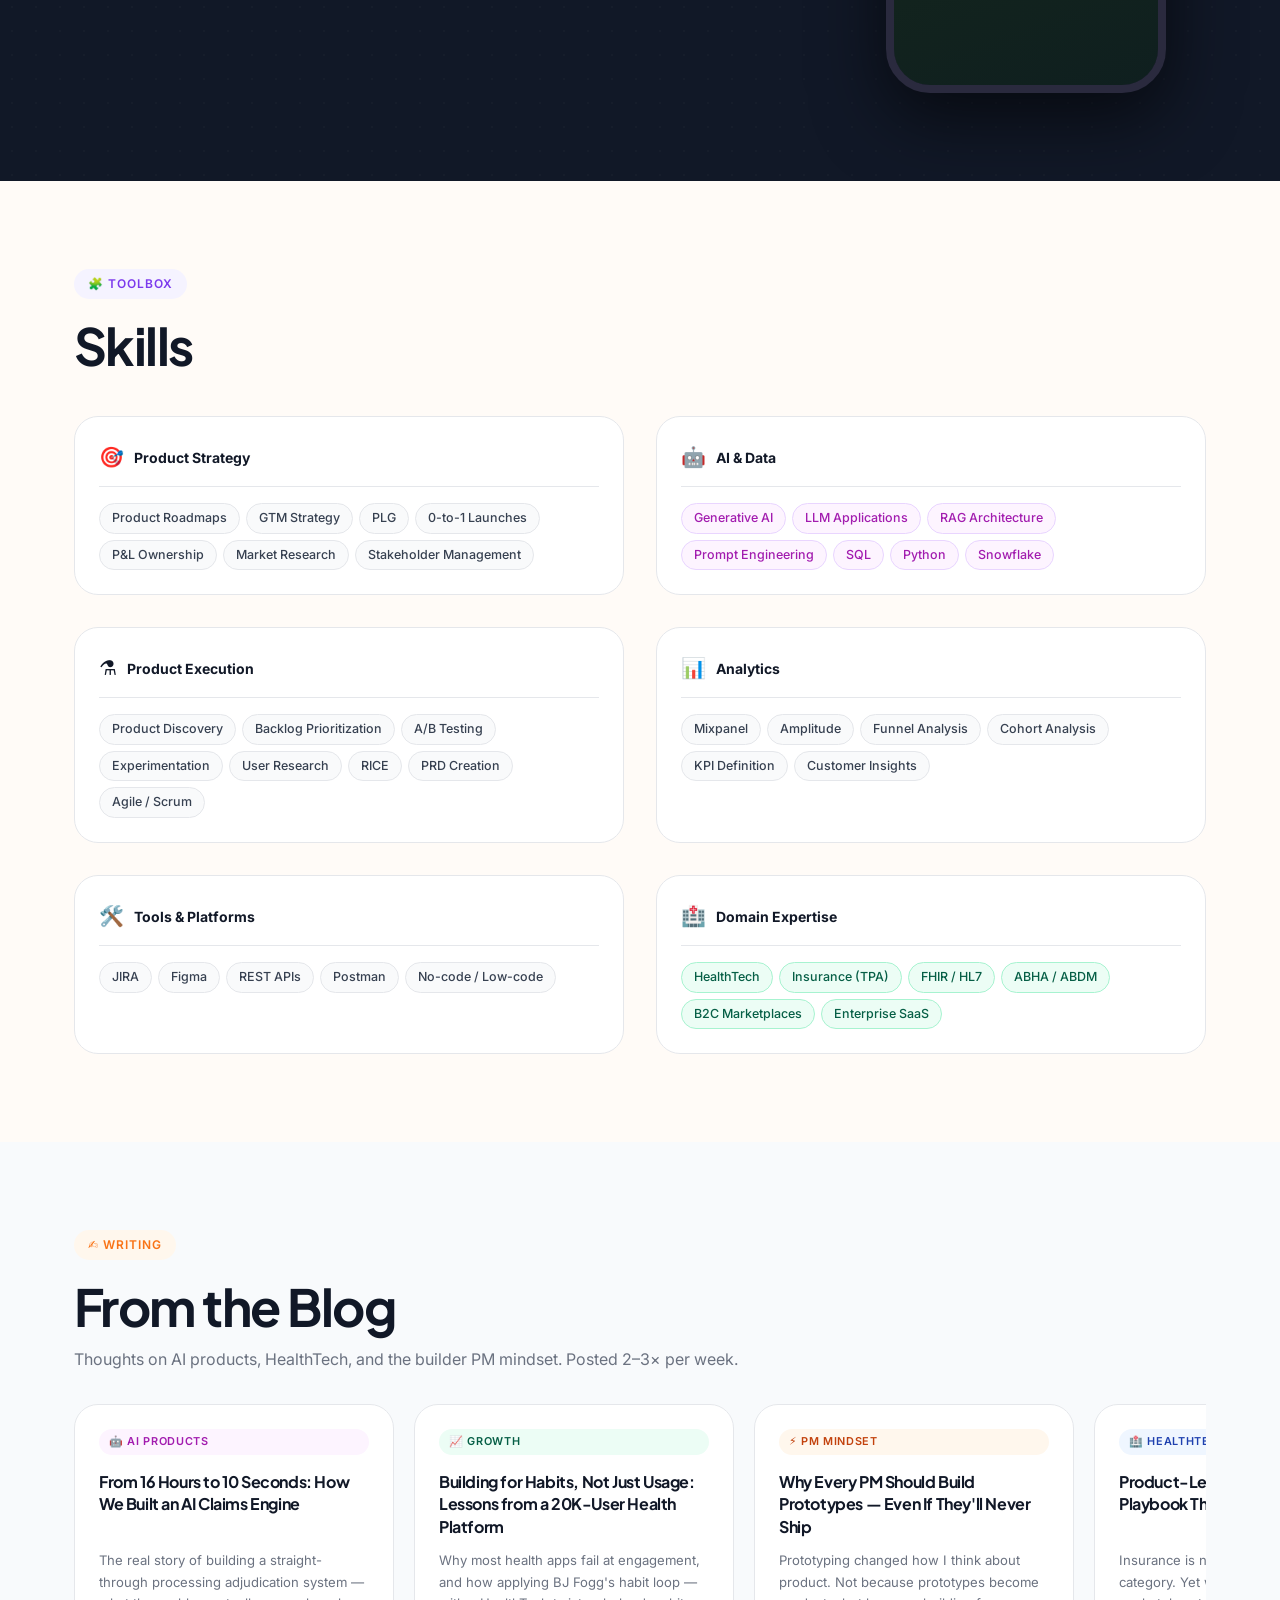
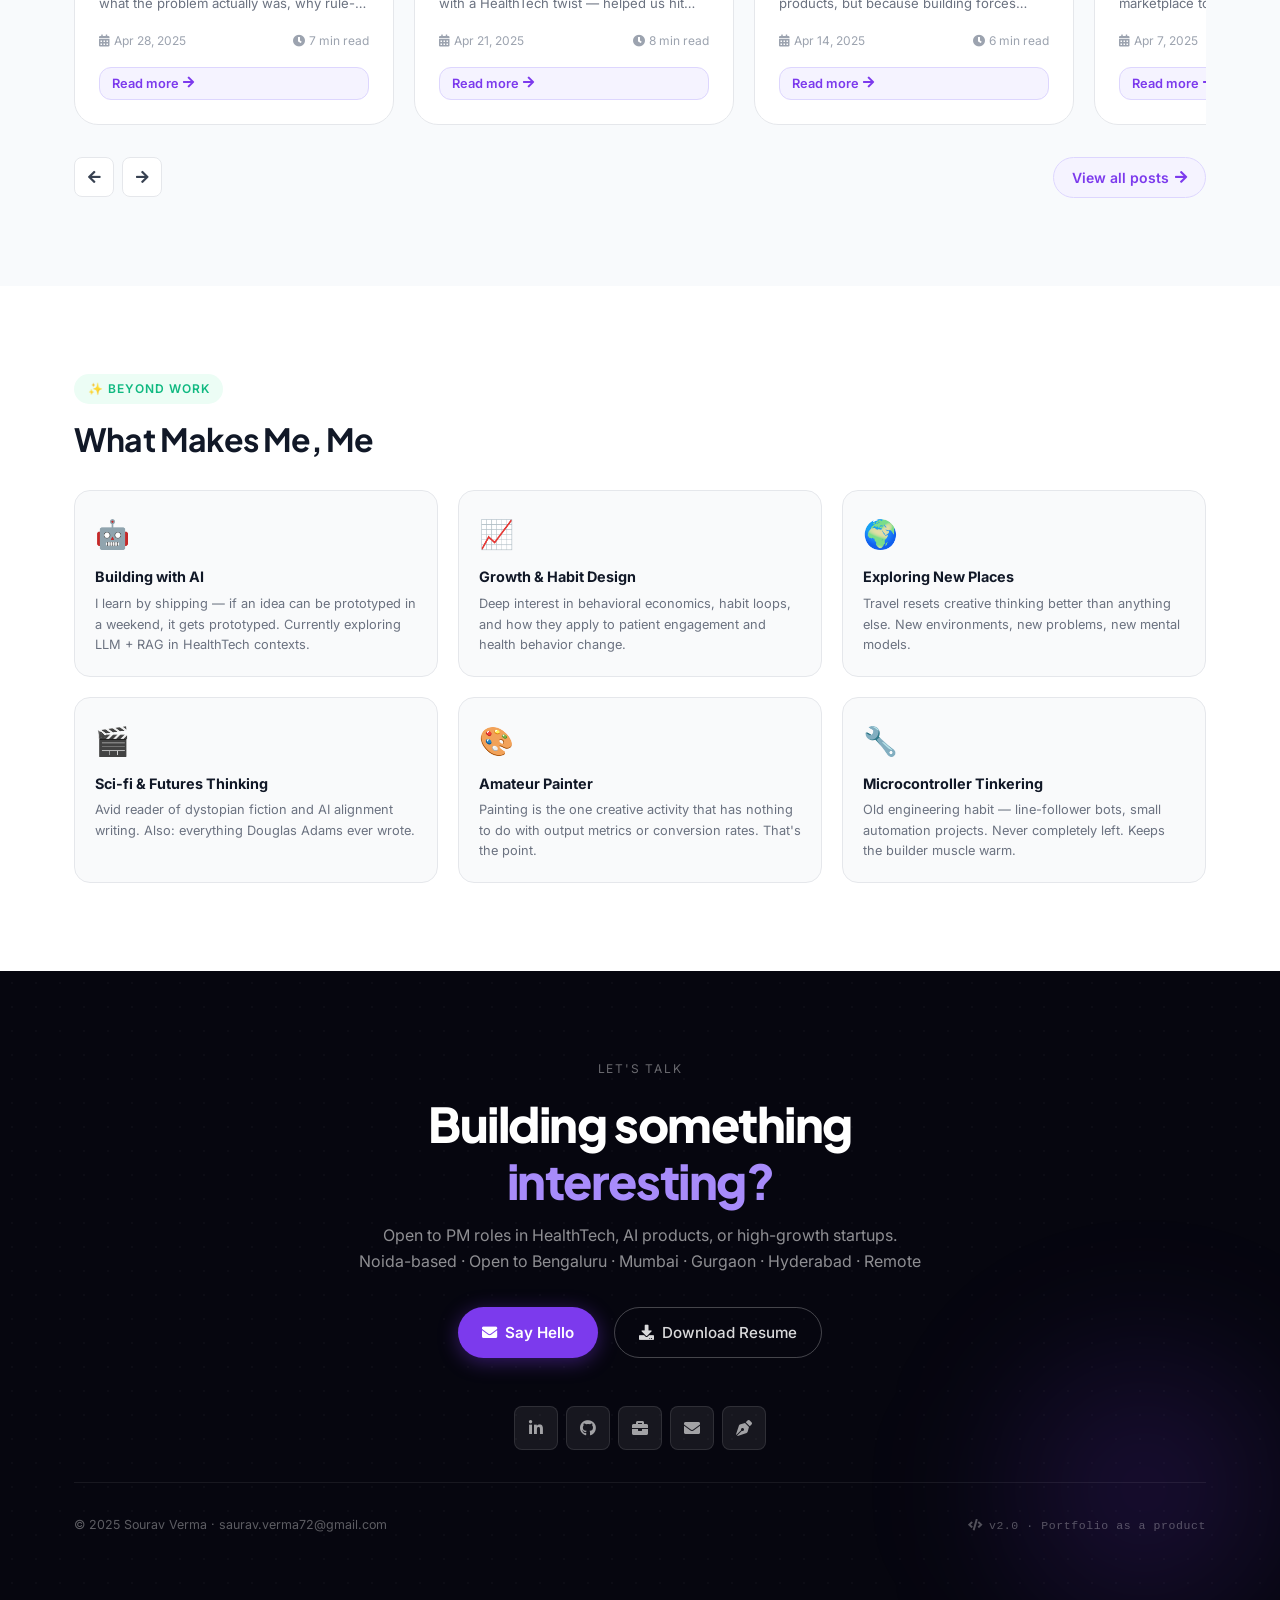
==== commit d8f03f18: "New UI and updated details" ====
--- a/index.html
+++ b/index.html
@@ -1,308 +1,998 @@
 <!DOCTYPE html>
 <html lang="en">
-
 <head>
-
-  <meta charset="utf-8">
-  <meta name="viewport" content="width=device-width, initial-scale=1, shrink-to-fit=no">
-  <meta name="description" content="">
-  <meta name="author" content="">
-
-  <title>Sourav Verma</title>
-
-  <!-- Bootstrap core CSS -->
-  <link href="vendor/bootstrap/css/bootstrap.min.css" rel="stylesheet">
-
-  <!-- Custom fonts for this template -->
-  <link href="https://fonts.googleapis.com/css?family=Saira+Extra+Condensed:500,700" rel="stylesheet">
-  <link href="https://fonts.googleapis.com/css?family=Muli:400,400i,800,800i" rel="stylesheet">
-  <link href="vendor/fontawesome-free/css/all.min.css" rel="stylesheet">
-
-  <!-- Custom styles for this template -->
-  <link href="css/resume.min.css" rel="stylesheet">
-
+  <meta charset="UTF-8">
+  <meta name="viewport" content="width=device-width, initial-scale=1.0">
+  <meta name="description" content="Sourav Verma — Product Manager with 8 years building AI-powered products in HealthTech, B2C Marketplaces, and Enterprise SaaS. ~$12M+ cumulative impact.">
+  <meta property="og:title" content="Sourav Verma — PM Portfolio">
+  <meta property="og:description" content="Builder-PM shipping AI products at Visit Health. IIM MBA. 8 years, ~$12M+ impact.">
+  <title>Sourav Verma — Product Manager</title>
+  <link rel="preconnect" href="https://fonts.googleapis.com">
+  <link rel="preconnect" href="https://fonts.gstatic.com" crossorigin>
+  <link href="https://fonts.googleapis.com/css2?family=Plus+Jakarta+Sans:wght@400;500;600;700;800&family=Inter:wght@400;500;600;700&display=swap" rel="stylesheet">
+  <link rel="stylesheet" href="vendor/fontawesome-free/css/all.min.css">
+  <link rel="stylesheet" href="css/main.css">
 </head>
-
-<body id="page-top">
-
-  <nav class="navbar navbar-expand-lg navbar-dark bg-primary fixed-top" id="sideNav">
-    <a class="navbar-brand js-scroll-trigger" href="#page-top">
-      <span class="d-block d-lg-none">Sourav Verma</span>
-      <span class="d-none d-lg-block">
-        <img class="img-fluid img-profile rounded-circle mx-auto mb-2" src="img/profile.png" alt="">
-      </span>
-    </a>
-    <button class="navbar-toggler" type="button" data-toggle="collapse" data-target="#navbarSupportedContent" aria-controls="navbarSupportedContent" aria-expanded="false" aria-label="Toggle navigation">
-      <span class="navbar-toggler-icon"></span>
+<body>
+
+<!-- ══════════════════════════════════════════════════
+     NAV
+══════════════════════════════════════════════════ -->
+<nav class="site-nav" id="site-nav">
+  <div class="nav-inner">
+    <a href="#" class="nav-logo">SV<span>.</span></a>
+    <ul class="nav-links">
+      <li><a href="#about">About</a></li>
+      <li><a href="#experience">Experience</a></li>
+      <li><a href="#builds">Builds</a></li>
+      <li><a href="#campaigns">Campaigns</a></li>
+      <li><a href="#blog">Blog</a></li>
+      <li><a href="#contact">Contact</a></li>
+    </ul>
+    <div class="nav-right">
+      <a href="resume.pdf" download class="btn-nav-cta">
+        <i class="fas fa-download"></i> Download CV
+      </a>
+    </div>
+    <button class="nav-hamburger" aria-label="Toggle menu">
+      <i class="fas fa-bars"></i>
     </button>
-    <div class="collapse navbar-collapse" id="navbarSupportedContent">
-      <ul class="navbar-nav">
-        <li class="nav-item">
-          <a class="nav-link js-scroll-trigger" href="#about">About</a>
-        </li>
-        <li class="nav-item">
-          <a class="nav-link js-scroll-trigger" href="#experience">Experience</a>
-        </li>
-        <li class="nav-item">
-          <a class="nav-link js-scroll-trigger" href="#education">Education</a>
-        </li>
-        <li class="nav-item">
-          <a class="nav-link js-scroll-trigger" href="#skills">Skills</a>
-        </li>
-        <li class="nav-item">
-          <a class="nav-link js-scroll-trigger" href="#prodj">Products | Projects</a>
-        </li>
-        <li class="nav-item">
-          <a class="nav-link js-scroll-trigger" href="#interests">Interests</a>
-        </li>
-        <li class="nav-item">
-          <a class="nav-link js-scroll-trigger" href="#awards">Awards</a>
-        </li>
-      </ul>
-    </div>
-  </nav>
-
-  <div class="container-fluid p-0">
-
-    <section class="resume-section p-3 p-lg-5 d-flex align-items-center" id="about">
-      <div class="w-100">
-        <h1 class="mb-0">Sourav
-          <span class="text-primary">Verma</span>
-        </h1>
-        <div class="subheading mb-5">GURUGRAM, INDIA ·
-          <a href="mailto:saurav.verma72@gmail.com">saurav.verma72@gmail.com</a>
-        </div>
-        <p class="lead mb-5">Product Manager who loves solving problems at scale!!!<br>
-          I have 5 years of experince in building Web Applications, Machine Leanring and Data Pipeline solutions for clients like Swiggy, Decisions, Tasmanian Government and lot more.<br>
-          For my work ethics and initiatives, I've been awarded as 'Ace of Initiative' and 'Game Changer'.<br>
-          <br>
-          You guessed it right, I'm a <b>Computer Science Engineer</b> who finds it difficult to write good intro!
+  </div>
+</nav>
+
+<!-- Mobile Nav -->
+<div class="mobile-nav" id="mobile-nav">
+  <a href="#about">About</a>
+  <a href="#experience">Experience</a>
+  <a href="#builds">Builds</a>
+  <a href="#campaigns">Campaigns</a>
+  <a href="#blog">Blog</a>
+  <a href="#contact">Contact</a>
+  <a href="resume.pdf" download style="color:#a78bfa;font-weight:700">
+    <i class="fas fa-download"></i> Download CV
+  </a>
+</div>
+
+<!-- ══════════════════════════════════════════════════
+     HERO
+══════════════════════════════════════════════════ -->
+<section class="hero-section" id="hero">
+  <!-- Blobs -->
+  <div class="hero-blob blob-1"></div>
+  <div class="hero-blob blob-2"></div>
+  <div class="hero-blob blob-3"></div>
+
+  <div class="hero-inner">
+    <div class="hero-content">
+      <div class="hero-eyebrow">
+        <span class="live-dot"></span>
+        Currently building at Visit Health
+      </div>
+
+      <h1 class="hero-name">
+        Sourav<br><span class="accent">Verma</span>
+      </h1>
+
+      <div class="hero-roles">
+        <span class="hero-role-pill">Product Manager</span>
+        <span class="hero-role-pill">AI Enthusiast</span>
+        <span class="hero-role-pill">Builder</span>
+        <span class="hero-role-pill">IIM Visakhapatnam MBA</span>
+      </div>
+
+      <p class="hero-bio">
+        8 years shipping products that actually matter — AI adjudication engines, chronic disease platforms, and healthcare marketplaces.
+        <strong>I prototype the ideas I want to pitch.</strong> ~$12M+ cumulative business impact across HealthTech, B2C, and Enterprise SaaS.
+      </p>
+
+      <!-- Metric Cards -->
+      <div class="metric-row">
+        <div class="metric-card">
+          <div class="metric-val">~<span data-count="12" data-suffix="M+">0M+</span></div>
+          <div class="metric-lbl">Business<br>Impact ($)</div>
+        </div>
+        <div class="metric-card">
+          <div class="metric-val"><span data-count="70" data-suffix="%">0%</span></div>
+          <div class="metric-lbl">Straight-Through<br>Processing</div>
+        </div>
+        <div class="metric-card">
+          <div class="metric-val"><span data-count="20" data-suffix="K+">0K+</span></div>
+          <div class="metric-lbl">Active Platform<br>Users</div>
+        </div>
+        <div class="metric-card">
+          <div class="metric-val"><span data-count="96" data-suffix="%">0%</span></div>
+          <div class="metric-lbl">Faster Client<br>Onboarding</div>
+        </div>
+      </div>
+
+      <div class="hero-ctas">
+        <a href="#builds" class="btn-primary">
+          <i class="fas fa-th-large"></i> See My Work
+        </a>
+        <a href="resume.pdf" download class="btn-outline-light">
+          <i class="fas fa-download"></i> Download CV
+        </a>
+      </div>
+
+      <div class="hero-socials">
+        <a href="https://www.linkedin.com/in/geeksrv" target="_blank" class="hero-social-icon" title="LinkedIn">
+          <i class="fab fa-linkedin-in"></i>
+        </a>
+        <a href="https://github.com/Sourav-Verma" target="_blank" class="hero-social-icon" title="GitHub">
+          <i class="fab fa-github"></i>
+        </a>
+        <a href="https://sourav-verma-product.notion.site/Portfolio-268cdbd8fce080348220feef68b57311" target="_blank" class="hero-social-icon" title="Portfolio">
+          <i class="fas fa-briefcase"></i>
+        </a>
+        <a href="mailto:saurav.verma72@gmail.com" class="hero-social-icon" title="Email">
+          <i class="fas fa-envelope"></i>
+        </a>
+      </div>
+    </div>
+
+    <!-- Profile card (desktop only) -->
+    <div class="hero-profile-card">
+      <div class="hero-avatar-frame">
+        <div class="hero-avatar-ring"></div>
+        <img src="img/profile.png" alt="Sourav Verma">
+      </div>
+      <div class="hero-status-badge">
+        <span class="live-dot"></span>
+        Open to Opportunities
+      </div>
+    </div>
+  </div>
+
+  <div class="scroll-hint">
+    <span>scroll</span>
+    <i class="fas fa-chevron-down"></i>
+  </div>
+</section>
+
+<!-- ══════════════════════════════════════════════════
+     MARQUEE
+══════════════════════════════════════════════════ -->
+<div class="marquee-strip">
+  <div class="marquee-inner" aria-hidden="true">
+    <!-- Duplicated for seamless loop -->
+    <span class="marquee-item">⚡ <span>Current Focus:</span> 0% OPS Intervention on Cashless Vision<div class="dot"></div></span>
+    <span class="marquee-item">📈 User Paid &amp; Insurance Business Growth at Visit Health<div class="dot"></div></span>
+    <span class="marquee-item">🧬 Smart Lab Report Intelligence — <span>Expected ₹25 Cr ARR</span><div class="dot"></div></span>
+    <span class="marquee-item">🎯 Campaign Intelligence Platform — Supplements · AHC · CDM · Freebies<div class="dot"></div></span>
+    <span class="marquee-item">🐾 Pet Care Cashless Journey — <span>Live Prototype</span><div class="dot"></div></span>
+    <span class="marquee-item">👁️ Cashless Vision — <span>Lenskart + Titan Eye+ ₹35 Cr ARR</span><div class="dot"></div></span>
+    <!-- duplicate -->
+    <span class="marquee-item">⚡ <span>Current Focus:</span> 0% OPS Intervention on Cashless Vision<div class="dot"></div></span>
+    <span class="marquee-item">📈 User Paid &amp; Insurance Business Growth at Visit Health<div class="dot"></div></span>
+    <span class="marquee-item">🧬 Smart Lab Report Intelligence — <span>Expected ₹25 Cr ARR</span><div class="dot"></div></span>
+    <span class="marquee-item">🎯 Campaign Intelligence Platform — Supplements · AHC · CDM · Freebies<div class="dot"></div></span>
+    <span class="marquee-item">🐾 Pet Care Cashless Journey — <span>Live Prototype</span><div class="dot"></div></span>
+    <span class="marquee-item">👁️ Cashless Vision — <span>Lenskart + Titan Eye+ ₹35 Cr ARR</span><div class="dot"></div></span>
+  </div>
+</div>
+
+<!-- ══════════════════════════════════════════════════
+     ABOUT
+══════════════════════════════════════════════════ -->
+<section class="about-section section-pad" id="about">
+  <div class="container">
+    <div class="about-grid">
+
+      <!-- Sticky card -->
+      <div class="about-card animate animate-delay-1">
+        <img src="img/profile.png" alt="Sourav Verma" class="about-photo">
+        <div class="about-name">Sourav Verma</div>
+        <div class="about-title-text">Product Manager — AI &amp; New Initiatives</div>
+        <div class="about-meta">
+          <div class="about-meta-item">
+            <i class="fas fa-map-marker-alt"></i> Noida, India
+          </div>
+          <div class="about-meta-item">
+            <i class="fas fa-graduation-cap"></i> MBA, IIM Visakhapatnam
+          </div>
+          <div class="about-meta-item">
+            <i class="fas fa-briefcase"></i> Visit Health · May 2022–Present
+          </div>
+          <div class="about-meta-item">
+            <i class="fas fa-clock"></i> 60-day notice (negotiable to 30)
+          </div>
+        </div>
+        <div class="about-links">
+          <a href="resume.pdf" download class="about-link-btn primary">
+            <i class="fas fa-download"></i> Download Resume
+          </a>
+          <a href="https://sourav-verma-product.notion.site/Portfolio-268cdbd8fce080348220feef68b57311" target="_blank" class="about-link-btn ghost">
+            <i class="fas fa-external-link-alt"></i> Notion Portfolio
+          </a>
+          <a href="https://www.linkedin.com/in/geeksrv" target="_blank" class="about-link-btn ghost">
+            <i class="fab fa-linkedin-in"></i> LinkedIn
+          </a>
+        </div>
+      </div>
+
+      <!-- Bio + Currently Building -->
+      <div class="about-content animate animate-delay-2">
+        <div class="section-eyebrow">👋 About Me</div>
+        <h2 class="display-md" style="margin-bottom:1.25rem">I build products the way engineers build systems — from first principles.</h2>
+        <p>
+          I'm a Product Manager with 8 years of experience building and scaling AI-powered products across HealthTech, B2C marketplaces, and enterprise SaaS.
+          My current home is <strong>Visit Health</strong>, where I own product strategy across AI adjudication, chronic disease management, OPD products, enterprise SaaS, and a B2C healthcare marketplace collectively serving 100K+ users.
+        </p>
+        <p>
+          I have an MBA from <strong>IIM Visakhapatnam</strong> and a B.Tech in Computer Science — and I've kept the engineering habit of prototyping before pitching. The GitHub projects on this portfolio are real, working products, not mockups.
+        </p>
+        <p>
+          I specialize in <strong>0-to-1 AI product launches</strong> — from concept to shipped — with a track record of delivering measurable outcomes: ₹100+ Cr ARR, 70% automation rates, and sub-10-second approval times.
+        </p>
+        <p>Open to roles in Bengaluru · Mumbai · Gurgaon · Hyderabad · Remote.</p>
+
+        <!-- Education inline -->
+        <div class="edu-row">
+          <div class="edu-card">
+            <div class="edu-inst">IIM Visakhapatnam</div>
+            <div class="edu-degree">Master of Business Administration (MBA)</div>
+            <div class="edu-year">2023 – 2025 · Completed</div>
+          </div>
+          <div class="edu-card">
+            <div class="edu-inst">BPUT Rourkela</div>
+            <div class="edu-degree">B.Tech — Computer Science &amp; Engineering</div>
+            <div class="edu-year">2013 – 2017 · Completed</div>
+          </div>
+        </div>
+
+        <!-- Currently Building -->
+        <div class="currently-building">
+          <h3><span style="color:#22c55e">●</span> Currently Building at Visit Health</h3>
+          <div class="building-cards">
+            <div class="building-card animate animate-delay-3">
+              <div class="building-card-icon">⚡</div>
+              <div class="building-card-title">0% OPS on Cashless Vision</div>
+              <div class="building-card-desc">Eliminating manual intervention in vision claim processing end-to-end. Full automation across Lenskart + Titan Eye+ integrations.</div>
+              <div class="building-card-status status-active">🔥 Active</div>
+            </div>
+            <div class="building-card animate animate-delay-4">
+              <div class="building-card-icon">📈</div>
+              <div class="building-card-title">User Paid &amp; Insurance Growth</div>
+              <div class="building-card-desc">Scaling Visit Health's dual-sided growth: expanding user-paid services alongside corporate insurance book of business.</div>
+              <div class="building-card-status status-active">🔥 Active</div>
+            </div>
+            <div class="building-card animate animate-delay-5">
+              <div class="building-card-icon">🧬</div>
+              <div class="building-card-title">Smart Lab Report Intelligence</div>
+              <div class="building-card-desc">AI-powered interactive lab reports with educative supplement recommendations. Expected ₹25 Cr ARR.</div>
+              <div class="building-card-status status-new">✨ New</div>
+            </div>
+            <div class="building-card animate animate-delay-1">
+              <div class="building-card-icon">🎯</div>
+              <div class="building-card-title">Campaign Intelligence Platform</div>
+              <div class="building-card-desc">Dynamic per-campaign landing experiences — Supplements, AHC, CDM, and Freebie campaigns with real-time personalization.</div>
+              <div class="building-card-status status-soon">🚀 Shipping</div>
+            </div>
+          </div>
+        </div>
+      </div>
+    </div>
+  </div>
+</section>
+
+<!-- ══════════════════════════════════════════════════
+     EXPERIENCE
+══════════════════════════════════════════════════ -->
+<section class="exp-section section-pad" id="experience">
+  <div class="container">
+    <div class="section-eyebrow animate">💼 Career</div>
+    <h2 class="display-lg animate animate-delay-1" style="margin-bottom:3rem">Experience</h2>
+
+    <div class="timeline">
+
+      <!-- Visit Health -->
+      <div class="timeline-item animate">
+        <div class="exp-card">
+          <div class="exp-header">
+            <div>
+              <div class="exp-role">Product Manager — AI &amp; New Initiatives</div>
+              <div class="exp-company">Visit Health · Noida, India</div>
+            </div>
+            <div class="exp-period">May 2022 – Present</div>
+          </div>
+          <p class="exp-desc">
+            Own product strategy and roadmap across AI adjudication, Chronic Disease Management, OPD products,
+            enterprise SaaS, and a B2C healthcare marketplace — collectively serving 100K+ users and generating INR 100+ Cr ARR.
           </p>
-        <div class="social-icons">
-          <a href="https://www.linkedin.com/in/sourav-verma-058a54145/" target="_blank">
-            <i class="fab fa-linkedin-in"></i>
-          </a>
-          <a href="https://github.com/Sourav-Verma" target="_blank">
-            <i class="fab fa-github"></i>
-          </a>
-          <a href="https://www.quora.com/profile/Saurav-Verma-9" target="_blank">
-            <i class="fab fa-quora"></i>
-          </a>
-        </div>
-      </div>
-    </section>
-
-    <hr class="m-0">
-
-    <section class="resume-section p-3 p-lg-5 d-flex justify-content-center" id="experience">
-      <div class="w-100">
-        <h2 class="mb-5">Experience</h2>
-
-        <div class="resume-item d-flex flex-column flex-md-row justify-content-between mb-5">
-          <div class="resume-content">
-            <h3 class="mb-0">Techical Consultant</h3>
-            <div class="subheading mb-3">Decisions(decisions.com)</div>
-            <p>Delivering the awe-inspiring digital transformation experience to clients!<br> 
-              Built Government of Tasmania - Australia's, Seniors Card and Veterans Voucher Program and set up the data ingestion pipeline.<br>
-              Built 2U's intelligent call manager and interactive dashboard for the sales team.<br>
-              Building the Team Management Application for 'Church of Nazarene'.</p>
-          </div>
-          <div class="resume-date text-md-right">
-            <span class="text-primary">August 2021 - Present</span>
-          </div>
-        </div>
-        
-        <div class="resume-item d-flex flex-column flex-md-row justify-content-between mb-5">
-          <div class="resume-content">
-            <h3 class="mb-0">Process Automation Analyst</h3>
-            <div class="subheading mb-3">Swiggy(Bundl Technlogies Pvt. Ltd.)</div>
-            <p>
-              Process Automation under the umbrella of the Center of Excellence(CoE) was established with a vision of Automating and Improving the business process across the organization.<br>
-              <br>
-              Planned and built multiple in-house Products. Responsible for aiding CC with all their Technical requirements; Requirement Gathering & Analysis, Architecture Design, Process Automation, Automated Reporting, Web Development, Machine Learning, Setting up ETL Pipelines et al.<br>
-              Owned Internal applications; Resolute and Marvex.<br>
-              Reduced the expenses amounting to ~25 Cr/Year through continious innvoation.<br>
-              Trained and mentored junior members!
-            </p>
-          </div>
-          <div class="resume-date text-md-right">
-            <span class="text-primary">January 2018 - August 2021</span>
-          </div>
-        </div>
-
-      </div>
-
-    </section>
-
-    <hr class="m-0">
-
-    <section class="resume-section p-3 p-lg-5 d-flex align-items-center" id="education">
-      <div class="w-100">
-        <h2 class="mb-5">Education</h2>
-
-        <div class="resume-item d-flex flex-column flex-md-row justify-content-between mb-5">
-          <div class="resume-content">
-            <h3 class="mb-0">Biju Pattnaik Univeristy of Technology</h3>
-            <div class="subheading mb-3">Bachelor of Technology</div>
-            <div>Computer Science and Engineering</div>
-          </div>
-          <div class="resume-date text-md-right">
-            <span class="text-primary">May 2013 - May 2017</span>
-          </div>
-        </div>
-
-        <div class="resume-item d-flex flex-column flex-md-row justify-content-between">
-          <div class="resume-content">
-            <h3 class="mb-0">Government Autonomous College, Rourkela</h3>
-            <div class="subheading mb-3">Higher Secondary School</div>
-            <div>Science</div>
-          </div>
-          <div class="resume-date text-md-right">
-            <span class="text-primary">March 2011 - March 2013</span>
-          </div>
-        </div>
-
-      </div>
-    </section>
-
-    <hr class="m-0">
-
-    <section class="resume-section p-3 p-lg-5 d-flex align-items-center" id="skills">
-      <div class="w-100">
-        <h2 class="mb-5">Skills</h2>
-          <div class="subheading mb-3">Tech Stack</div>
-              <ul class="fa-ul mb-0">
-                <div style="margin-left: 15px;">
-                  <div class="row"><div class="col"><li><i class="fa-li fa fa-arrow-right"></i>Python</li></div><div class="col"><li><i class="fas fa-star"></i><i class="fas fa-star"></i><i class="fas fa-star"></i><i class="fas fa-star"></i><i class="far fa-star"></i></li></div></div>
-                  <div class="row"><div class="col"><li><i class="fa-li fa fa-arrow-right"></i>R</li></div><div class="col"><li><i class="fas fa-star"></i><i class="fas fa-star"></i><i class="fas fa-star"></i><i class="far fa-star"></i><i class="far fa-star"></i></li></div></div>
-                  <div class="row"><div class="col"><li><i class="fa-li fa fa-arrow-right"></i>SQL, MySQL</li></div><div class="col"><li><i class="fas fa-star"></i><i class="fas fa-star"></i><i class="fas fa-star"></i><i class="fas fa-star"></i><i class="fas fa-star"></i></li></div></div>
-                  <div class="row"><div class="col"><li><i class="fa-li fa fa-arrow-right"></i>Pandas, Numpy, Matplotlib</li></div><div class="col"><li><i class="fas fa-star"></i><i class="fas fa-star"></i><i class="fas fa-star"></i><i class="fas fa-star"></i><i class="far fa-star"></i></li></div></div>
-                  <div class="row"><div class="col"><li><i class="fa-li fa fa-arrow-right"></i>Scikit Learn</li></div><div class="col"><li><i class="fas fa-star"></i><i class="fas fa-star"></i><i class="fas fa-star"></i><i class="fas fa-star"></i><i class="far fa-star"></i></li></div></div>
-                  <div class="row"><div class="col"><li><i class="fa-li fa fa-arrow-right"></i>Selenium, Scrapy</li></div><div class="col"><li><i class="fas fa-star"></i><i class="fas fa-star"></i><i class="fas fa-star"></i><i class="fas fa-star"></i><i class="fas fa-star"></i></li></div></div>
-                  <div class="row"><div class="col"><li><i class="fa-li fa fa-arrow-right"></i>NLTK, PyTorch</li></div><div class="col"><li><i class="fas fa-star"></i><i class="fas fa-star"></i><i class="fas fa-star"></i><i class="far fa-star"></i><i class="far fa-star"></i></li></div></div>
-                  <div class="row"><div class="col"><li><i class="fa-li fa fa-arrow-right"></i>Apache Kafka</li></div><div class="col"><li><i class="fas fa-star"></i><i class="fas fa-star"></i><i class="fas fa-star"></i><i class="fas fa-star"></i><i class="far fa-star"></i></li></div></div>
-                  <div class="row"><div class="col"><li><i class="fa-li fa fa-arrow-right"></i>HTML 5, CSS 3, JavaScript</li></div><div class="col"><li><i class="fas fa-star"></i><i class="fas fa-star"></i><i class="fas fa-star"></i><i class="fas fa-star"></i><i class="fas fa-star"></i></li></div></div>
-                  <div class="row"><div class="col"><li><i class="fa-li fa fa-arrow-right"></i>Flask</li></div><div class="col"><li><i class="fas fa-star"></i><i class="fas fa-star"></i><i class="fas fa-star"></i><i class="far fa-star"></i><i class="far fa-star"></i></li></div></div>
-                  <div class="row"><div class="col"><li><i class="fa-li fa fa-arrow-right"></i>Git(Version Control)</li></div><div class="col"><li><i class="fas fa-star"></i><i class="fas fa-star"></i><i class="fas fa-star"></i><i class="fas fa-star"></i><i class="far fa-star"></i></li></div></div>
-                </div>
-            </ul>
-                  <div class="subheading mb-3" style="margin-top: 30px;">Other Skill</div>
-                    <div style="margin-left: 15px;">
-                      <ul class="fa-ul mb-0">
-                          <div class="row"><div class="col"><li><i class="fa-li fa fa-arrow-right"></i>Exploratory Data Analysis</li></div><div class="col"><li><i class="fas fa-star"></i><i class="fas fa-star"></i><i class="fas fa-star"></i><i class="fas fa-star"></i><i class="far fa-star"></i></li></div></div>
-                          <div class="row"><div class="col"><li><i class="fa-li fa fa-arrow-right"></i>Predictive Anlaytics</li></div><div class="col"><li><i class="fas fa-star"></i><i class="fas fa-star"></i><i class="fas fa-star"></i><i class="fas fa-star"></i><i class="far fa-star"></i></li></div></div>
-                          <div class="row"><div class="col"><li><i class="fa-li fa fa-arrow-right"></i>Machine Learning</li></div><div class="col"><li><i class="fas fa-star"></i><i class="fas fa-star"></i><i class="fas fa-star"></i><i class="fas fa-star"></i><i class="far fa-star"></i></li></div></div>
-                          <div class="row"><div class="col"><li><i class="fa-li fa fa-arrow-right"></i>Stakeholder Management</li></div><div class="col"><li><i class="fas fa-star"></i><i class="fas fa-star"></i><i class="fas fa-star"></i><i class="fas fa-star"></i><i class="far fa-star"></i></li></div></div>
-                          <div class="row"><div class="col"><li><i class="fa-li fa fa-arrow-right"></i>Prescriptive Analytics</li></div><div class="col"><li><i class="fas fa-star"></i><i class="fas fa-star"></i><i class="fas fa-star"></i><i class="fas fa-star"></i><i class="fas fa-star"></i></li></div></div>
-                          <div class="row"><div class="col"><li><i class="fa-li fa fa-arrow-right"></i>Commnication</li></div><div class="col"><li><i class="fas fa-star"></i><i class="fas fa-star"></i><i class="fas fa-star"></i><i class="fas fa-star"></i><i class="far fa-star"></i></li></div></div>
-                          <div class="row"><div class="col"><li><i class="fa-li fa fa-arrow-right"></i>Leadership</li></div><div class="col"><li><i class="fas fa-star"></i><i class="fas fa-star"></i><i class="fas fa-star"></i><i class="fas fa-star"></i><i class="fas fa-star"></i></li></div></div>
-                          <div class="row"><div class="col"><li><i class="fa-li fa fa-arrow-right"></i>Ability to work in a team</li></div><div class="col"><li><i class="fas fa-star"></i><i class="fas fa-star"></i><i class="fas fa-star"></i><i class="fas fa-star"></i><i class="fas fa-star"></i></li></div></div>
-                          <div class="row"><div class="col"><li><i class="fa-li fa fa-arrow-right"></i>Creative & Critical Thinking</li></div><div class="col"><li><i class="fas fa-star"></i><i class="fas fa-star"></i><i class="fas fa-star"></i><i class="fas fa-star"></i><i class="fas fa-star"></i></li></div></div>
-                          <div class="row"><div class="col"><li><i class="fa-li fa fa-arrow-right"></i>Project/Product Management</li></div><div class="col"><li><i class="fas fa-star"></i><i class="fas fa-star"></i><i class="fas fa-star"></i><i class="fas fa-star"></i><i class="fas fa-star"></i></li></div></div>
-                          <div class="row"><div class="col"><li><i class="fa-li fa fa-arrow-right"></i>Agile</li></div><div class="col"><li><i class="fas fa-star"></i><i class="fas fa-star"></i><i class="fas fa-star"></i><i class="fas fa-star"></i><i class="far fa-star"></i></li></div></div>
-                          
-
-                      </ul>
-                    </div>
-        <div class="subheading mb-3" style="margin-top: 30px;">Workflow</div>
-        <ul class="fa-ul mb-0">
-          <li>
-            <i class="fa-li fa fa-check"></i>
-            &nbsp;&nbsp;&nbsp;&nbsp;Problem Statement</li>
-          <li><li>
-            <i class="fa-li fa fa-check"></i>
-            &nbsp;&nbsp;&nbsp;&nbsp;Requirement Analysis</li>
-          <li>
-            <li>
-            <i class="fa-li fa fa-check"></i>
-            &nbsp;&nbsp;&nbsp;&nbsp;System Design</li>
-          <li>
-            <i class="fa-li fa fa-check"></i>
-            &nbsp;&nbsp;&nbsp;&nbsp;Testing &amp; Debugging</li>
-          <li>
-            <i class="fa-li fa fa-check"></i>
-            &nbsp;&nbsp;&nbsp;&nbsp;Cross Functional Teams</li>
-          <li>
-            <i class="fa-li fa fa-check"></i>
-            &nbsp;&nbsp;&nbsp;&nbsp;Agile Development &amp; Scrum</li>
-        </ul>
-      </div>
-    </section>
-
-    <hr class="m-0">
-      
-    <section class="resume-section p-3 p-lg-5 d-flex align-items-center" id="prodj">
-        <div class="w-100">
-            <h2 class="mb-5">Projects</h2>
-            <h5>Customer Segmentation & Recommendation Engine</h5>
-              <p>Generating customer segment and Fraud Segment using <b>K-means algorithm.</b><br> 
-              The data genrated is used for recommending Refund value. 
-              This project is saving ~Rs.2 Every Order</p>
-            <br><br> 
-            <h5>Interaction Predition Engine</h5>
-            <p>Predicting the interaction flowing towards CC using data points from Orders, Delivery Platform, Product Goodness etc using <b>XG Boost</b>.<br>
-                This data is used for Advanced Manpower & Break Management.<br>
-                Weighted MAPE for the model is 7% as compared to Manual activity which was around 20%</p>
-            <br>
-            <br>
-            <p>More projects will be added soon.
-      </div>
-    </section>
-      
-    <hr class="m-0">
-      
-    <section class="resume-section p-3 p-lg-5 d-flex align-items-center" id="interests">
-      <div class="w-100">
-        <h2 class="mb-5">Interests</h2>
-        <p>I enjoy most of my time being outdoors. I love to explore new places with family and friends.</p>
-        <p class="mb-0">When forced indoors, I follow a number of sci-fi and fantasy genre movies and television shows, I am an aspiring painter, and I spend a large amount of my free time exploring the latest technology advancements in the field of <b>Data Science - Machine Learnig, Deep Learning, Artificial Intelligence & Quantum Computing</b>. The most interesting domains I'm following deeply are Natural Language Understanding & Blockchain.</p><br>
-        <p>Just for hobby, I play around with microprocessor | microcontrollers(small scale automation), Racing Bots(Line Follower & obstacle avoidance)</p>
-      </div>
-    </section>
-
-    <hr class="m-0">
-
-    <section class="resume-section p-3 p-lg-5 d-flex align-items-center" id="awards">
-      <div class="w-100">
-        <h2 class="mb-5">Awards &amp; Certifications</h2>
-        <ul class="fa-ul mb-0">
-          <li>
-            <i class="fa-li fa fa-certificate text-warning"></i>
-            Decisions Developer - Decisions</li>
-          <li>
-            <i class="fa-li fa fa fa-certificate text-warning"></i>
-            Business Analyst - Decisions</li>
-          <li>
-            <i class="fa-li fa fa-trophy text-warning"></i>
-            Ace of Initiative - Swiggy</li>
-          <li>
-            <i class="fa-li fa fa-trophy text-warning"></i>
-            Game changer - Swiggy
-            </li>
-          <li>
-            <i class="fa-li fa fa-certificate text-warning"></i>
-            Embedded System Developmet - IIT Kharagpur</li>
-          <li>
-            <i class="fa-li fa fa-certificate text-warning"></i>
-            Web Development - WebTek Labs</li>
-          
-          <li>
-        </ul>
-      </div>
-    </section>
-
-  </div>
-
-  <!-- Bootstrap core JavaScript -->
-  <script src="vendor/jquery/jquery.min.js"></script>
-  <script src="vendor/bootstrap/js/bootstrap.bundle.min.js"></script>
-
-  <!-- Plugin JavaScript -->
-  <script src="vendor/jquery-easing/jquery.easing.min.js"></script>
-
-  <!-- Custom scripts for this template -->
-  <script src="js/resume.min.js"></script>
-
+          <div class="exp-bullets">
+            <div class="exp-bullet">
+              <div class="bullet-icon"><i class="fas fa-bolt"></i></div>
+              <div><strong>AI Adjudication Engine (0→1):</strong> Reduced cashless insurance claim approval TAT from <span class="impact-num">16 hours → &lt;10 seconds</span> (99.9% improvement), enabling <span class="impact-num">70% straight-through processing</span> — eliminating manual review bottlenecks entirely.</div>
+            </div>
+            <div class="exp-bullet">
+              <div class="bullet-icon"><i class="fas fa-chart-line"></i></div>
+              <div><strong>B2C Healthcare Marketplace (1→10):</strong> Scaled to <span class="impact-num">INR 48 Cr ARR</span> via an integrated Marketplace Flywheel (meds, diagnostics, teleconsults). Built an experimentation framework driving sustained double-digit GMV growth.</div>
+            </div>
+            <div class="exp-bullet">
+              <div class="bullet-icon"><i class="fas fa-handshake"></i></div>
+              <div><strong>Strategic Partner GTM:</strong> Led Lenskart + Titan Eye+ integrations, unlocking <span class="impact-num">INR 35 Cr+ incremental ARR</span>. Improved cart conversion by 10% via product-led discovery + funnel analytics.</div>
+            </div>
+            <div class="exp-bullet">
+              <div class="bullet-icon"><i class="fas fa-cog"></i></div>
+              <div><strong>Enterprise No-Code Onboarding Suite:</strong> Compressed client implementation from <span class="impact-num">4 days → 30 minutes</span> (96% reduction) and cut cost by ~90% via 3-module config-driven platform.</div>
+            </div>
+            <div class="exp-bullet">
+              <div class="bullet-icon"><i class="fas fa-brain"></i></div>
+              <div><strong>AI CDM Platform (0→1):</strong> Built and scaled to <span class="impact-num">20K+ active users with 40% MoM growth</span> through persona-driven design and habit-loop engagement model.</div>
+            </div>
+            <div class="exp-bullet">
+              <div class="bullet-icon"><i class="fas fa-flask"></i></div>
+              <div><strong>Smart Lab Report Intelligence (In Progress):</strong> Building AI-powered interactive lab report interpretation with educative supplement recommendations tailored to health data. Expected <span class="impact-num">₹25 Cr ARR</span>.</div>
+            </div>
+            <div class="exp-bullet">
+              <div class="bullet-icon"><i class="fas fa-eye"></i></div>
+              <div><strong>0% OPS — Cashless Vision (Active):</strong> Driving full automation of cashless vision claim flow across Lenskart and Titan Eye+ to eliminate all manual operational touchpoints.</div>
+            </div>
+            <div class="exp-bullet">
+              <div class="bullet-icon"><i class="fas fa-percentage"></i></div>
+              <div><strong>Retention &amp; Engagement:</strong> Increased customer LTV retention by <span class="impact-num">14%</span> via gamified rewards ecosystem and automated multi-channel engagement driven by journey analytics.</div>
+            </div>
+          </div>
+        </div>
+      </div>
+
+      <!-- Decisions -->
+      <div class="timeline-item animate">
+        <div class="exp-card">
+          <div class="exp-header">
+            <div>
+              <div class="exp-role">Technical Consultant — Enterprise Workflow Automation</div>
+              <div class="exp-company">Decisions · Hyderabad, India</div>
+            </div>
+            <div class="exp-period">Aug 2021 – May 2022</div>
+          </div>
+          <div class="exp-bullets">
+            <div class="exp-bullet">
+              <div class="bullet-icon"><i class="fas fa-code"></i></div>
+              <div>Architected no-code enterprise automation platforms for multiple clients; built a government voucher distribution system processing <span class="impact-num">$12M+ in benefits</span>, increasing program adoption by 4%.</div>
+            </div>
+            <div class="exp-bullet">
+              <div class="bullet-icon"><i class="fas fa-project-diagram"></i></div>
+              <div>Designed rule-based workflow automation across client engagements, reducing manual processing overhead and accelerating program delivery timelines.</div>
+            </div>
+          </div>
+        </div>
+      </div>
+
+      <!-- Swiggy -->
+      <div class="timeline-item animate">
+        <div class="exp-card">
+          <div class="exp-header">
+            <div>
+              <div class="exp-role">Process Automation Analyst — Internal Tools &amp; Automation</div>
+              <div class="exp-company">Swiggy (Bundl Technologies) · Bengaluru, India</div>
+            </div>
+            <div class="exp-period">Jan 2018 – Aug 2021</div>
+          </div>
+          <div class="exp-bullets">
+            <div class="exp-bullet">
+              <div class="bullet-icon"><i class="fas fa-robot"></i></div>
+              <div><strong>Refund Automation Engine:</strong> Built a rule-based automated refund engine generating <span class="impact-num">INR 25 Cr (~$3M) annual savings</span> and reducing manual effort by 70%.</div>
+            </div>
+            <div class="exp-bullet">
+              <div class="bullet-icon"><i class="fas fa-users"></i></div>
+              <div><strong>Internal Productivity Platform:</strong> Founding member of ops platform adopted by <span class="impact-num">2,000+ daily users</span>; gamification features improved productivity by 30%.</div>
+            </div>
+          </div>
+        </div>
+      </div>
+
+    </div>
+  </div>
+</section>
+
+<!-- ══════════════════════════════════════════════════
+     PRODUCTS & BUILDS
+══════════════════════════════════════════════════ -->
+<section class="builds-section section-pad" id="builds">
+  <div class="container">
+    <div class="section-eyebrow animate">🛠️ Portfolio</div>
+    <h2 class="display-lg animate animate-delay-1" style="margin-bottom:0.5rem">Products &amp; Builds</h2>
+    <p class="animate animate-delay-2" style="color:var(--c-muted);margin-bottom:2rem;max-width:520px">
+      I prototype ideas I want to ship. These are working builds — not slide decks.
+    </p>
+    <div class="filter-tabs animate animate-delay-2">
+      <button class="filter-tab active" data-filter="all">All</button>
+      <button class="filter-tab" data-filter="prototype">Prototype</button>
+      <button class="filter-tab" data-filter="case">Case Study</button>
+      <button class="filter-tab" data-filter="new">New Initiatives</button>
+      <button class="filter-tab" data-filter="campaign">Campaign</button>
+    </div>
+
+    <div class="builds-grid">
+
+      <!-- Cashless Vision -->
+      <div class="build-card featured animate animate-delay-1" data-tags="prototype" data-featured="true">
+        <div class="build-card-emoji">👁️</div>
+        <div class="build-card-title">AI Cashless Vision — Retail-to-Insurance Handoff</div>
+        <div class="build-tags">
+          <span class="build-tag tag-proto">Prototype</span>
+          <span class="build-tag tag-ai">AI</span>
+          <span class="build-tag" style="background:#fff7ed;color:#c2410c">InsurTech</span>
+        </div>
+        <p class="build-desc">Seamless handoff between Lenskart (retail) and Visit Health (insurance) for cashless vision care redemption. Features live wallet co-pay calculation, dynamic member tagging, claim tracking timeline, and coverage wallet view — built as a single-file React prototype for rapid validation.</p>
+        <div class="build-outcome">⚡ Powers Lenskart + Titan Eye+ integrations · ₹35 Cr+ incremental ARR</div>
+        <div class="build-links">
+          <a href="https://sourav-verma.github.io/cashless-vision-prototype-v2/" target="_blank" class="build-link live">
+            <i class="fas fa-external-link-alt"></i> Live Prototype
+          </a>
+          <a href="https://sourav-verma.github.io/cashless-vision-coverage/" target="_blank" class="build-link live">
+            <i class="fas fa-external-link-alt"></i> Coverage Wallet
+          </a>
+        </div>
+      </div>
+
+      <!-- Smart Lab Report -->
+      <div class="build-card animate animate-delay-2" data-tags="new ai">
+        <div class="build-card-emoji">🧬</div>
+        <div class="build-card-title">Smart Lab Report Intelligence</div>
+        <div class="build-tags">
+          <span class="build-tag tag-new">New Initiative</span>
+          <span class="build-tag tag-ai">AI</span>
+        </div>
+        <p class="build-desc">AI transforms raw lab report data into interactive, plain-language health insights. Suggests supplements educatively — based on deficiencies, not prescriptions — to drive conversion without being pushy. Built for higher engagement and upsell in the OPD ecosystem.</p>
+        <div class="build-outcome expected">📊 Expected ₹25 Cr ARR · In Development</div>
+      </div>
+
+      <!-- Pet Care -->
+      <div class="build-card animate animate-delay-3" data-tags="prototype">
+        <div class="build-card-emoji">🐾</div>
+        <div class="build-card-title">Pet Care Cashless Journey</div>
+        <div class="build-tags">
+          <span class="build-tag tag-proto">Prototype</span>
+          <span class="build-tag tag-new" style="background:#f0fdf4;color:#166534">HealthTech</span>
+        </div>
+        <p class="build-desc">End-to-end cashless claim journey prototype for pet healthcare insurance at Visit Health — exploring the extension of the cashless ecosystem to veterinary care.</p>
+        <div class="build-links">
+          <a href="https://sourav-verma.github.io/cashless-pet-care/" target="_blank" class="build-link live">
+            <i class="fas fa-external-link-alt"></i> Live Prototype
+          </a>
+        </div>
+      </div>
+
+      <!-- AI CDM -->
+      <div class="build-card animate animate-delay-1" data-tags="case ai">
+        <div class="build-card-emoji">🧠</div>
+        <div class="build-card-title">AI Chronic Disease Management Platform</div>
+        <div class="build-tags">
+          <span class="build-tag tag-case">0→1</span>
+          <span class="build-tag tag-ai">AI</span>
+        </div>
+        <p class="build-desc">Built habit-loop CDM from scratch. Personalized health interventions via behavioral signals and health data. Persona-driven architecture with automated multi-channel engagement.</p>
+        <div class="build-outcome">📈 20K+ users · 40% MoM growth · 14% LTV lift</div>
+        <div class="build-links">
+          <a href="https://sourav-verma-product.notion.site/Condition-Management-Program-268cdbd8fce0819895c3d425c9c0c8b4" target="_blank" class="build-link notion">
+            <i class="fas fa-book-open"></i> Case Study
+          </a>
+        </div>
+      </div>
+
+      <!-- AI Adjudication -->
+      <div class="build-card animate animate-delay-2" data-tags="case ai">
+        <div class="build-card-emoji">⚡</div>
+        <div class="build-card-title">AI Instant Adjudication Engine</div>
+        <div class="build-tags">
+          <span class="build-tag tag-case">0→1</span>
+          <span class="build-tag tag-ai">AI</span>
+          <span class="build-tag tag-proto" style="background:#fdf4ff;color:#a21caf">Claims</span>
+        </div>
+        <p class="build-desc">AI-powered engine that processes cashless insurance claims end-to-end, eliminating manual review for the majority of claims and dramatically improving policyholder experience.</p>
+        <div class="build-outcome">🚀 16 hrs → &lt;10 seconds · 70% straight-through processing</div>
+        <div class="build-links">
+          <a href="https://sourav-verma-product.notion.site/Portfolio-268cdbd8fce080348220feef68b57311" target="_blank" class="build-link notion">
+            <i class="fas fa-book-open"></i> Portfolio
+          </a>
+        </div>
+      </div>
+
+      <!-- Campaign Intelligence -->
+      <div class="build-card animate animate-delay-3" data-tags="campaign new">
+        <div class="build-card-emoji">🎯</div>
+        <div class="build-card-title">Campaign Intelligence Platform</div>
+        <div class="build-tags">
+          <span class="build-tag tag-campaign">Campaign</span>
+          <span class="build-tag tag-new">Shipping</span>
+        </div>
+        <p class="build-desc">Dynamic campaign landing experiences that adapt per type — Supplements, Annual Health Checkup, CDM, and Freebies. Each campaign has personalized visuals, offers, and CTAs. See the live showcase below.</p>
+        <div class="build-links">
+          <a href="#campaigns" class="build-link live">
+            <i class="fas fa-eye"></i> See Live Demo ↓
+          </a>
+        </div>
+      </div>
+
+    </div>
+
+    <div style="text-align:center;margin-top:2rem">
+      <a href="projects.html" class="view-all-link animate">
+        View All Projects &amp; Teardowns <i class="fas fa-arrow-right"></i>
+      </a>
+    </div>
+  </div>
+</section>
+
+<!-- ══════════════════════════════════════════════════
+     CAMPAIGN SHOWCASE
+══════════════════════════════════════════════════ -->
+<section class="campaign-section section-pad" id="campaigns">
+  <div class="container">
+    <div class="section-eyebrow animate" style="background:rgba(124,58,237,0.2);color:#a78bfa">🎯 Live Demo</div>
+    <h2 class="display-lg animate animate-delay-1" style="margin-bottom:0.5rem;color:#fff">Campaign Intelligence</h2>
+    <p class="animate animate-delay-2" style="color:rgba(255,255,255,0.5);margin-bottom:2.5rem;max-width:520px">
+      Each campaign adapts to the user's health profile, policy coverage, and behavioral signals. Click a campaign type to preview.
+    </p>
+
+    <div class="campaign-layout">
+      <!-- Tabs -->
+      <div class="campaign-tabs-list animate animate-delay-2">
+        <button class="campaign-tab active" data-tab="supplements">
+          <span class="tab-emoji">🧬</span>
+          <div>
+            <div class="tab-label">Supplements</div>
+            <div class="tab-sublabel">AI-personalized based on health data &amp; deficiencies</div>
+          </div>
+        </button>
+        <button class="campaign-tab" data-tab="ahc">
+          <span class="tab-emoji">❤️</span>
+          <div>
+            <div class="tab-label">Annual Health Checkup</div>
+            <div class="tab-sublabel">Policy-covered preventive care packages</div>
+          </div>
+        </button>
+        <button class="campaign-tab" data-tab="cdm">
+          <span class="tab-emoji">🏥</span>
+          <div>
+            <div class="tab-label">Chronic Disease Management</div>
+            <div class="tab-sublabel">Personalized condition programs</div>
+          </div>
+        </button>
+        <button class="campaign-tab" data-tab="freebies">
+          <span class="tab-emoji">🎁</span>
+          <div>
+            <div class="tab-label">Freebies &amp; Offers</div>
+            <div class="tab-sublabel">Buy 1 Get 1 · Free consult on ₹500+ orders</div>
+          </div>
+        </button>
+      </div>
+
+      <!-- Phone Mockup -->
+      <div class="animate animate-delay-3">
+        <div class="phone-mockup">
+          <div class="phone-notch"></div>
+          <div class="phone-screen">
+
+            <!-- Supplements Preview -->
+            <div class="campaign-preview cp-supp active" data-preview="supplements">
+              <div class="cp-header">🧬 Personalised For You</div>
+              <div class="cp-banner">
+                <div class="cp-banner-title">Based on your last health check</div>
+                <div class="cp-banner-sub">Vitamin D Low · Iron Borderline · Omega-3 Recommended</div>
+              </div>
+              <div class="cp-products">
+                <div class="cp-product-row">
+                  <div class="cp-product-icon">💊</div>
+                  <div>
+                    <div class="cp-product-name">Vitamin D3 + K2</div>
+                    <div class="cp-product-sub">Deficiency detected · 20% off</div>
+                  </div>
+                </div>
+                <div class="cp-product-row">
+                  <div class="cp-product-icon">🐟</div>
+                  <div>
+                    <div class="cp-product-name">Omega-3 Fish Oil</div>
+                    <div class="cp-product-sub">Supports heart health · Recommended</div>
+                  </div>
+                </div>
+                <div class="cp-product-row">
+                  <div class="cp-product-icon">⚗️</div>
+                  <div>
+                    <div class="cp-product-name">Iron + Folate</div>
+                    <div class="cp-product-sub">Borderline levels · Free with order</div>
+                  </div>
+                </div>
+              </div>
+              <div class="cp-cta">Add to Health Wallet →</div>
+            </div>
+
+            <!-- AHC Preview -->
+            <div class="campaign-preview cp-ahc" data-preview="ahc">
+              <div class="cp-header">❤️ Annual Health Checkup 2025</div>
+              <div class="cp-banner">
+                <div class="cp-banner-title">Covered under your policy</div>
+                <div class="cp-banner-sub">₹0 for Basic · ₹999 Comprehensive · ₹1,999 Premium</div>
+              </div>
+              <div class="cp-products">
+                <div class="cp-product-row">
+                  <div class="cp-product-icon">🆓</div>
+                  <div>
+                    <div class="cp-product-name">Basic Package</div>
+                    <div class="cp-product-sub">CBC · Lipid · Blood Sugar · ₹0 for you</div>
+                  </div>
+                </div>
+                <div class="cp-product-row">
+                  <div class="cp-product-icon">🏆</div>
+                  <div>
+                    <div class="cp-product-name">Comprehensive</div>
+                    <div class="cp-product-sub">60 tests · Thyroid · HbA1c · Vitamin Panel</div>
+                  </div>
+                </div>
+                <div class="cp-product-row">
+                  <div class="cp-product-icon">💎</div>
+                  <div>
+                    <div class="cp-product-name">Premium Full Body</div>
+                    <div class="cp-product-sub">120 tests · ECG · Doctor review included</div>
+                  </div>
+                </div>
+              </div>
+              <div class="cp-cta">Book Your Slot →</div>
+            </div>
+
+            <!-- CDM Preview -->
+            <div class="campaign-preview cp-cdm" data-preview="cdm">
+              <div class="cp-header">🏥 Manage Your Health Proactively</div>
+              <div class="cp-banner">
+                <div class="cp-banner-title">AI-powered personalised programs</div>
+                <div class="cp-banner-sub">Connected to your health data &amp; lab reports</div>
+              </div>
+              <div class="cp-products">
+                <div class="cp-product-row">
+                  <div class="cp-product-icon">🩸</div>
+                  <div>
+                    <div class="cp-product-name">Diabetes Management</div>
+                    <div class="cp-product-sub">HbA1c tracking · Diet + Medication reminders</div>
+                  </div>
+                </div>
+                <div class="cp-product-row">
+                  <div class="cp-product-icon">💓</div>
+                  <div>
+                    <div class="cp-product-name">Hypertension Care</div>
+                    <div class="cp-product-sub">BP monitoring · Lifestyle coaching</div>
+                  </div>
+                </div>
+                <div class="cp-product-row">
+                  <div class="cp-product-icon">🌸</div>
+                  <div>
+                    <div class="cp-product-name">PCOS / Hormonal Health</div>
+                    <div class="cp-product-sub">Cycle tracking · Nutrition guidance</div>
+                  </div>
+                </div>
+              </div>
+              <div class="cp-cta">Start Your Program →</div>
+            </div>
+
+            <!-- Freebies Preview -->
+            <div class="campaign-preview cp-free" data-preview="freebies">
+              <div class="cp-header">🎁 Special Offers For You</div>
+              <div class="cp-banner">
+                <div class="cp-banner-title">Limited time · Member exclusive</div>
+                <div class="cp-banner-sub">Valid till 31 May 2025</div>
+              </div>
+              <div class="cp-products">
+                <div class="cp-product-row">
+                  <div class="cp-product-icon">2️⃣</div>
+                  <div>
+                    <div class="cp-product-name">Buy 1 Supplement, Get 1 Free</div>
+                    <div class="cp-product-sub">Select products only · Use code BOGO25</div>
+                  </div>
+                </div>
+                <div class="cp-product-row">
+                  <div class="cp-product-icon">👨‍⚕️</div>
+                  <div>
+                    <div class="cp-product-name">Free Doctor Consultation</div>
+                    <div class="cp-product-sub">On orders above ₹500 · Any specialty</div>
+                  </div>
+                </div>
+                <div class="cp-product-row">
+                  <div class="cp-product-icon">🔬</div>
+                  <div>
+                    <div class="cp-product-name">50% Off First Diagnostic</div>
+                    <div class="cp-product-sub">Home collection included</div>
+                  </div>
+                </div>
+              </div>
+              <div class="cp-cta">Claim Your Offers →</div>
+            </div>
+
+          </div>
+        </div>
+      </div>
+
+    </div>
+  </div>
+</section>
+
+<!-- ══════════════════════════════════════════════════
+     SKILLS
+══════════════════════════════════════════════════ -->
+<section class="skills-section section-pad" id="skills">
+  <div class="container">
+    <div class="section-eyebrow animate">🧩 Toolbox</div>
+    <h2 class="display-lg animate animate-delay-1" style="margin-bottom:2.5rem">Skills</h2>
+    <div class="skill-groups">
+      <div class="skill-group-card animate animate-delay-1">
+        <div class="skill-group-header">
+          <span class="skill-group-icon">🎯</span>
+          <span class="skill-group-name">Product Strategy</span>
+        </div>
+        <div class="skill-pill-list">
+          <span class="skill-pill">Product Roadmaps</span>
+          <span class="skill-pill">GTM Strategy</span>
+          <span class="skill-pill">PLG</span>
+          <span class="skill-pill">0-to-1 Launches</span>
+          <span class="skill-pill">P&amp;L Ownership</span>
+          <span class="skill-pill">Market Research</span>
+          <span class="skill-pill">Stakeholder Management</span>
+        </div>
+      </div>
+      <div class="skill-group-card animate animate-delay-2">
+        <div class="skill-group-header">
+          <span class="skill-group-icon">🤖</span>
+          <span class="skill-group-name">AI &amp; Data</span>
+        </div>
+        <div class="skill-pill-list">
+          <span class="skill-pill ai">Generative AI</span>
+          <span class="skill-pill ai">LLM Applications</span>
+          <span class="skill-pill ai">RAG Architecture</span>
+          <span class="skill-pill ai">Prompt Engineering</span>
+          <span class="skill-pill ai">SQL</span>
+          <span class="skill-pill ai">Python</span>
+          <span class="skill-pill ai">Snowflake</span>
+        </div>
+      </div>
+      <div class="skill-group-card animate animate-delay-3">
+        <div class="skill-group-header">
+          <span class="skill-group-icon">⚗️</span>
+          <span class="skill-group-name">Product Execution</span>
+        </div>
+        <div class="skill-pill-list">
+          <span class="skill-pill">Product Discovery</span>
+          <span class="skill-pill">Backlog Prioritization</span>
+          <span class="skill-pill">A/B Testing</span>
+          <span class="skill-pill">Experimentation</span>
+          <span class="skill-pill">User Research</span>
+          <span class="skill-pill">RICE</span>
+          <span class="skill-pill">PRD Creation</span>
+          <span class="skill-pill">Agile / Scrum</span>
+        </div>
+      </div>
+      <div class="skill-group-card animate animate-delay-4">
+        <div class="skill-group-header">
+          <span class="skill-group-icon">📊</span>
+          <span class="skill-group-name">Analytics</span>
+        </div>
+        <div class="skill-pill-list">
+          <span class="skill-pill">Mixpanel</span>
+          <span class="skill-pill">Amplitude</span>
+          <span class="skill-pill">Funnel Analysis</span>
+          <span class="skill-pill">Cohort Analysis</span>
+          <span class="skill-pill">KPI Definition</span>
+          <span class="skill-pill">Customer Insights</span>
+        </div>
+      </div>
+      <div class="skill-group-card animate animate-delay-1">
+        <div class="skill-group-header">
+          <span class="skill-group-icon">🛠️</span>
+          <span class="skill-group-name">Tools &amp; Platforms</span>
+        </div>
+        <div class="skill-pill-list">
+          <span class="skill-pill">JIRA</span>
+          <span class="skill-pill">Figma</span>
+          <span class="skill-pill">REST APIs</span>
+          <span class="skill-pill">Postman</span>
+          <span class="skill-pill">No-code / Low-code</span>
+        </div>
+      </div>
+      <div class="skill-group-card animate animate-delay-2">
+        <div class="skill-group-header">
+          <span class="skill-group-icon">🏥</span>
+          <span class="skill-group-name">Domain Expertise</span>
+        </div>
+        <div class="skill-pill-list">
+          <span class="skill-pill domain">HealthTech</span>
+          <span class="skill-pill domain">Insurance (TPA)</span>
+          <span class="skill-pill domain">FHIR / HL7</span>
+          <span class="skill-pill domain">ABHA / ABDM</span>
+          <span class="skill-pill domain">B2C Marketplaces</span>
+          <span class="skill-pill domain">Enterprise SaaS</span>
+        </div>
+      </div>
+    </div>
+  </div>
+</section>
+
+<!-- ══════════════════════════════════════════════════
+     BLOG
+══════════════════════════════════════════════════ -->
+<section class="blog-section section-pad" id="blog">
+  <div class="container">
+    <div class="section-eyebrow animate accent">✍️ Writing</div>
+    <h2 class="display-lg animate animate-delay-1">From the Blog</h2>
+    <p class="section-sub animate animate-delay-2">Thoughts on AI products, HealthTech, and the builder PM mindset. Posted 2–3× per week.</p>
+
+    <div class="carousel-outer">
+      <div class="carousel-track" data-speed="0.5">
+
+        <div class="blog-card">
+          <span class="blog-card-category cat-ai">🤖 AI Products</span>
+          <h3 class="blog-card-title">From 16 Hours to 10 Seconds: How We Built an AI Claims Engine</h3>
+          <p class="blog-card-excerpt">The real story of building a straight-through processing adjudication system — what the problem actually was, why rule-based AI beat a pure ML approach, and the lessons that apply to any AI product build.</p>
+          <div class="blog-card-meta">
+            <span><i class="fas fa-calendar-alt"></i> Apr 28, 2025</span>
+            <span><i class="fas fa-clock"></i> 7 min read</span>
+          </div>
+          <a href="blog/ai-claims-engine.html" class="blog-card-read" style="margin-top:1rem;display:inline-flex">
+            Read more <i class="fas fa-arrow-right"></i>
+          </a>
+        </div>
+
+        <div class="blog-card">
+          <span class="blog-card-category cat-growth">📈 Growth</span>
+          <h3 class="blog-card-title">Building for Habits, Not Just Usage: Lessons from a 20K-User Health Platform</h3>
+          <p class="blog-card-excerpt">Why most health apps fail at engagement, and how applying BJ Fogg's habit loop — with a HealthTech twist — helped us hit 40% MoM growth on a CDM platform with zero paid acquisition.</p>
+          <div class="blog-card-meta">
+            <span><i class="fas fa-calendar-alt"></i> Apr 21, 2025</span>
+            <span><i class="fas fa-clock"></i> 8 min read</span>
+          </div>
+          <a href="blog/cdm-habits.html" class="blog-card-read" style="margin-top:1rem;display:inline-flex">
+            Read more <i class="fas fa-arrow-right"></i>
+          </a>
+        </div>
+
+        <div class="blog-card">
+          <span class="blog-card-category cat-mindset">⚡ PM Mindset</span>
+          <h3 class="blog-card-title">Why Every PM Should Build Prototypes — Even If They'll Never Ship</h3>
+          <p class="blog-card-excerpt">Prototyping changed how I think about product. Not because prototypes become products, but because building forces precision that slides never can. Here's the workflow I use.</p>
+          <div class="blog-card-meta">
+            <span><i class="fas fa-calendar-alt"></i> Apr 14, 2025</span>
+            <span><i class="fas fa-clock"></i> 6 min read</span>
+          </div>
+          <a href="blog/pm-builder-mindset.html" class="blog-card-read" style="margin-top:1rem;display:inline-flex">
+            Read more <i class="fas fa-arrow-right"></i>
+          </a>
+        </div>
+
+        <div class="blog-card">
+          <span class="blog-card-category cat-strategy">🏥 HealthTech</span>
+          <h3 class="blog-card-title">Product-Led Growth in Insurance: A Playbook That Actually Worked</h3>
+          <p class="blog-card-excerpt">Insurance is not supposed to be a PLG category. Yet we scaled a B2C health marketplace to ₹48 Cr ARR with an experimentation framework and zero traditional sales. Here's the playbook.</p>
+          <div class="blog-card-meta">
+            <span><i class="fas fa-calendar-alt"></i> Apr 7, 2025</span>
+            <span><i class="fas fa-clock"></i> 9 min read</span>
+          </div>
+          <a href="blog/plg-insurance.html" class="blog-card-read" style="margin-top:1rem;display:inline-flex">
+            Read more <i class="fas fa-arrow-right"></i>
+          </a>
+        </div>
+
+        <div class="blog-card">
+          <span class="blog-card-category cat-product">🚀 AI Products</span>
+          <h3 class="blog-card-title">The 0→1 AI Product Playbook: What Nobody Tells You</h3>
+          <p class="blog-card-excerpt">Launching AI products is different from launching regular software. The validation loops are different, the failure modes are different, and the team dynamics are different. Here's what I've learned.</p>
+          <div class="blog-card-meta">
+            <span><i class="fas fa-calendar-alt"></i> Mar 31, 2025</span>
+            <span><i class="fas fa-clock"></i> 10 min read</span>
+          </div>
+          <a href="blog/zero-to-one.html" class="blog-card-read" style="margin-top:1rem;display:inline-flex">
+            Read more <i class="fas fa-arrow-right"></i>
+          </a>
+        </div>
+
+      </div>
+
+      <div class="carousel-controls animate">
+        <div class="carousel-arrows">
+          <button class="carousel-arrow prev" title="Previous"><i class="fas fa-arrow-left"></i></button>
+          <button class="carousel-arrow next" title="Next"><i class="fas fa-arrow-right"></i></button>
+        </div>
+        <a href="blog.html" class="view-all-link">View all posts <i class="fas fa-arrow-right"></i></a>
+      </div>
+    </div>
+
+  </div>
+</section>
+
+<!-- ══════════════════════════════════════════════════
+     INTERESTS
+══════════════════════════════════════════════════ -->
+<section class="interests-section section-pad" id="interests">
+  <div class="container">
+    <div class="section-eyebrow animate green">✨ Beyond Work</div>
+    <h2 class="display-md animate animate-delay-1" style="margin-bottom:2rem">What Makes Me, Me</h2>
+    <div class="interests-grid">
+      <div class="interest-item animate animate-delay-1">
+        <div class="interest-icon">🤖</div>
+        <div class="interest-title">Building with AI</div>
+        <div class="interest-desc">I learn by shipping — if an idea can be prototyped in a weekend, it gets prototyped. Currently exploring LLM + RAG in HealthTech contexts.</div>
+      </div>
+      <div class="interest-item animate animate-delay-2">
+        <div class="interest-icon">📈</div>
+        <div class="interest-title">Growth &amp; Habit Design</div>
+        <div class="interest-desc">Deep interest in behavioral economics, habit loops, and how they apply to patient engagement and health behavior change.</div>
+      </div>
+      <div class="interest-item animate animate-delay-3">
+        <div class="interest-icon">🌍</div>
+        <div class="interest-title">Exploring New Places</div>
+        <div class="interest-desc">Travel resets creative thinking better than anything else. New environments, new problems, new mental models.</div>
+      </div>
+      <div class="interest-item animate animate-delay-1">
+        <div class="interest-icon">🎬</div>
+        <div class="interest-title">Sci-fi &amp; Futures Thinking</div>
+        <div class="interest-desc">Avid reader of dystopian fiction and AI alignment writing. Also: everything Douglas Adams ever wrote.</div>
+      </div>
+      <div class="interest-item animate animate-delay-2">
+        <div class="interest-icon">🎨</div>
+        <div class="interest-title">Amateur Painter</div>
+        <div class="interest-desc">Painting is the one creative activity that has nothing to do with output metrics or conversion rates. That's the point.</div>
+      </div>
+      <div class="interest-item animate animate-delay-3">
+        <div class="interest-icon">🔧</div>
+        <div class="interest-title">Microcontroller Tinkering</div>
+        <div class="interest-desc">Old engineering habit — line-follower bots, small automation projects. Never completely left. Keeps the builder muscle warm.</div>
+      </div>
+    </div>
+  </div>
+</section>
+
+<!-- ══════════════════════════════════════════════════
+     FOOTER / CONTACT
+══════════════════════════════════════════════════ -->
+<footer class="footer-section section-pad" id="contact">
+  <div class="footer-blob"></div>
+  <div class="container">
+    <div class="footer-inner">
+      <div class="footer-eyebrow animate">Let's talk</div>
+      <h2 class="footer-heading animate animate-delay-1">
+        Building something<br><span>interesting?</span>
+      </h2>
+      <p class="footer-sub animate animate-delay-2">
+        Open to PM roles in HealthTech, AI products, or high-growth startups.<br>
+        Noida-based · Open to Bengaluru · Mumbai · Gurgaon · Hyderabad · Remote
+      </p>
+
+      <div class="footer-ctas animate animate-delay-3">
+        <a href="mailto:saurav.verma72@gmail.com" class="btn-primary">
+          <i class="fas fa-envelope"></i> Say Hello
+        </a>
+        <a href="resume.pdf" download class="btn-outline-light">
+          <i class="fas fa-download"></i> Download Resume
+        </a>
+      </div>
+
+      <div class="footer-links animate animate-delay-4">
+        <a href="https://www.linkedin.com/in/geeksrv" target="_blank" class="footer-link" title="LinkedIn">
+          <i class="fab fa-linkedin-in"></i>
+        </a>
+        <a href="https://github.com/Sourav-Verma" target="_blank" class="footer-link" title="GitHub">
+          <i class="fab fa-github"></i>
+        </a>
+        <a href="https://sourav-verma-product.notion.site/Portfolio-268cdbd8fce080348220feef68b57311" target="_blank" class="footer-link" title="Notion Portfolio">
+          <i class="fas fa-briefcase"></i>
+        </a>
+        <a href="mailto:saurav.verma72@gmail.com" class="footer-link" title="Email">
+          <i class="fas fa-envelope"></i>
+        </a>
+        <a href="blog.html" class="footer-link" title="Blog">
+          <i class="fas fa-pen-nib"></i>
+        </a>
+      </div>
+
+      <div class="footer-bottom animate">
+        <span class="footer-copy">© 2025 Sourav Verma · saurav.verma72@gmail.com</span>
+        <span class="footer-version">
+          <i class="fas fa-code"></i> v2.0 · Portfolio as a product
+        </span>
+      </div>
+    </div>
+  </div>
+</footer>
+
+<script src="vendor/jquery/jquery.min.js"></script>
+<script src="vendor/bootstrap/js/bootstrap.bundle.min.js"></script>
+<script src="js/main.js"></script>
 </body>
-
 </html>
--- a/css/main.css
+++ b/css/main.css
@@ -0,0 +1,1647 @@
+/* ==========================================================
+   SOURAV VERMA — PORTFOLIO MAIN.CSS
+   Design System: Thoughtful Builder
+   Inspired by: plumhq.com freshness + PM precision
+========================================================== */
+
+/* ── 1. DESIGN TOKENS ── */
+:root {
+  --c-primary:       #7c3aed;
+  --c-primary-l:     #a78bfa;
+  --c-primary-d:     #5b21b6;
+  --c-primary-sub:   #f5f3ff;
+  --c-accent:        #f97316;
+  --c-accent-sub:    #fff7ed;
+  --c-accent-l:      #fed7aa;
+  --c-green:         #10b981;
+  --c-green-sub:     #ecfdf5;
+  --c-blue:          #3b82f6;
+  --c-blue-sub:      #eff6ff;
+  --c-red:           #ef4444;
+
+  --c-hero:          #06060f;
+  --c-hero-2:        #0f0c1e;
+  --c-dark:          #111827;
+  --c-dark-2:        #1f2937;
+  --c-dark-border:   rgba(255,255,255,0.1);
+
+  --c-bg:            #ffffff;
+  --c-bg-2:          #f9fafb;
+  --c-bg-purple:     #f5f3ff;
+  --c-bg-warm:       #fffbf7;
+  --c-bg-slate:      #f8fafc;
+
+  --c-text:          #111827;
+  --c-text-2:        #374151;
+  --c-muted:         #6b7280;
+  --c-subtle:        #9ca3af;
+  --c-border:        #e5e7eb;
+
+  --f-display:       'Plus Jakarta Sans', system-ui, sans-serif;
+  --f-body:          'Inter', system-ui, sans-serif;
+
+  --r-s:    8px;
+  --r-m:    12px;
+  --r-l:    16px;
+  --r-xl:   24px;
+  --r-pill: 999px;
+
+  --sh-s:  0 1px 4px rgba(0,0,0,0.07);
+  --sh-m:  0 4px 16px rgba(0,0,0,0.08);
+  --sh-l:  0 8px 32px rgba(0,0,0,0.12);
+  --sh-xl: 0 20px 60px rgba(0,0,0,0.18);
+
+  --nav-h:   68px;
+  --max-w:   1180px;
+  --sec-pad: 5.5rem;
+}
+
+/* ── 2. RESET ── */
+*, *::before, *::after { box-sizing: border-box; margin: 0; padding: 0; }
+html { scroll-behavior: smooth; }
+body {
+  font-family: var(--f-body);
+  color: var(--c-text);
+  background: var(--c-bg);
+  line-height: 1.65;
+  overflow-x: hidden;
+  -webkit-font-smoothing: antialiased;
+}
+ul { list-style: none; }
+a { color: inherit; text-decoration: none; }
+img { display: block; max-width: 100%; }
+button { cursor: pointer; font-family: inherit; border: none; background: none; }
+
+/* ── 3. TYPOGRAPHY ── */
+h1, h2, h3, h4, h5 {
+  font-family: var(--f-display);
+  font-weight: 700;
+  line-height: 1.2;
+  letter-spacing: -0.025em;
+  color: var(--c-text);
+}
+.display-xl  { font-size: clamp(2.8rem, 6vw, 5rem);   letter-spacing: -0.04em; }
+.display-lg  { font-size: clamp(2rem,  4vw, 3.25rem);  letter-spacing: -0.03em; }
+.display-md  { font-size: clamp(1.5rem, 2.5vw, 2rem); }
+.display-sm  { font-size: 1.25rem; }
+.label-sm    { font-size: 0.75rem; font-weight: 600; letter-spacing: 0.12em; text-transform: uppercase; }
+.label-xs    { font-size: 0.68rem; font-weight: 600; letter-spacing: 0.1em;  text-transform: uppercase; }
+.body-lg     { font-size: 1.1rem; line-height: 1.75; }
+.body-sm     { font-size: 0.875rem; }
+.body-xs     { font-size: 0.8rem; }
+
+.gradient-text {
+  background: linear-gradient(135deg, #fff 30%, var(--c-primary-l) 100%);
+  -webkit-background-clip: text;
+  -webkit-text-fill-color: transparent;
+  background-clip: text;
+}
+.gradient-text-warm {
+  background: linear-gradient(135deg, var(--c-primary) 0%, var(--c-accent) 100%);
+  -webkit-background-clip: text;
+  -webkit-text-fill-color: transparent;
+  background-clip: text;
+}
+
+/* ── 4. LAYOUT UTILITIES ── */
+.container {
+  max-width: var(--max-w);
+  margin: 0 auto;
+  padding: 0 1.5rem;
+}
+.section-pad  { padding: var(--sec-pad) 0; }
+.section-pad-sm { padding: 3.5rem 0; }
+.grid-2  { display: grid; grid-template-columns: repeat(2, 1fr); gap: 1.5rem; }
+.grid-3  { display: grid; grid-template-columns: repeat(3, 1fr); gap: 1.5rem; }
+.grid-4  { display: grid; grid-template-columns: repeat(4, 1fr); gap: 1.25rem; }
+.flex    { display: flex; }
+.flex-col { display: flex; flex-direction: column; }
+.items-center { align-items: center; }
+.justify-between { justify-content: space-between; }
+.gap-1   { gap: 0.5rem; }
+.gap-2   { gap: 1rem; }
+.gap-3   { gap: 1.5rem; }
+.gap-4   { gap: 2rem; }
+
+/* section intro label pattern */
+.section-eyebrow {
+  display: inline-flex;
+  align-items: center;
+  gap: 8px;
+  background: var(--c-primary-sub);
+  color: var(--c-primary);
+  padding: 5px 14px;
+  border-radius: var(--r-pill);
+  font-size: 0.75rem;
+  font-weight: 600;
+  letter-spacing: 0.08em;
+  text-transform: uppercase;
+  margin-bottom: 1rem;
+}
+.section-eyebrow.accent {
+  background: var(--c-accent-sub);
+  color: var(--c-accent);
+}
+.section-eyebrow.green {
+  background: var(--c-green-sub);
+  color: var(--c-green);
+}
+
+/* ── 5. NAV ── */
+.site-nav {
+  position: fixed;
+  top: 0; left: 0; right: 0;
+  z-index: 1000;
+  height: var(--nav-h);
+  display: flex;
+  align-items: center;
+  transition: background 0.3s ease, box-shadow 0.3s ease, backdrop-filter 0.3s ease;
+}
+.site-nav.scrolled {
+  background: rgba(6, 6, 15, 0.85);
+  backdrop-filter: blur(16px);
+  -webkit-backdrop-filter: blur(16px);
+  box-shadow: 0 1px 0 rgba(255,255,255,0.07);
+}
+.site-nav .nav-inner {
+  display: flex;
+  align-items: center;
+  justify-content: space-between;
+  width: 100%;
+  max-width: var(--max-w);
+  margin: 0 auto;
+  padding: 0 1.5rem;
+}
+.nav-logo {
+  font-family: var(--f-display);
+  font-size: 1.25rem;
+  font-weight: 800;
+  color: #fff;
+  letter-spacing: -0.03em;
+  flex-shrink: 0;
+}
+.nav-logo span { color: var(--c-primary-l); }
+.nav-links {
+  display: flex;
+  align-items: center;
+  gap: 0.25rem;
+}
+.nav-links a {
+  padding: 6px 14px;
+  font-size: 0.875rem;
+  font-weight: 500;
+  color: rgba(255,255,255,0.75);
+  border-radius: var(--r-pill);
+  transition: color 0.2s, background 0.2s;
+}
+.nav-links a:hover { color: #fff; background: rgba(255,255,255,0.1); }
+.nav-right { display: flex; align-items: center; gap: 0.75rem; }
+.btn-nav-cta {
+  display: inline-flex;
+  align-items: center;
+  gap: 6px;
+  padding: 8px 18px;
+  background: var(--c-primary);
+  color: #fff;
+  border-radius: var(--r-pill);
+  font-size: 0.85rem;
+  font-weight: 600;
+  transition: background 0.2s, transform 0.15s;
+}
+.btn-nav-cta:hover { background: var(--c-primary-d); transform: translateY(-1px); color: #fff; }
+.btn-nav-cta i { font-size: 0.75rem; }
+
+/* hamburger */
+.nav-hamburger {
+  display: none;
+  flex-direction: column;
+  gap: 5px;
+  padding: 6px;
+  background: rgba(255,255,255,0.1);
+  border-radius: var(--r-s);
+  color: #fff;
+  font-size: 1.2rem;
+}
+.mobile-nav {
+  display: none;
+  position: fixed;
+  top: var(--nav-h);
+  left: 0; right: 0;
+  background: rgba(6, 6, 15, 0.97);
+  backdrop-filter: blur(20px);
+  padding: 1.5rem;
+  z-index: 999;
+  flex-direction: column;
+  gap: 0.5rem;
+  border-bottom: 1px solid rgba(255,255,255,0.08);
+}
+.mobile-nav.open { display: flex; }
+.mobile-nav a {
+  padding: 12px 16px;
+  color: rgba(255,255,255,0.8);
+  font-size: 1rem;
+  font-weight: 500;
+  border-radius: var(--r-m);
+  transition: background 0.2s, color 0.2s;
+}
+.mobile-nav a:hover { color: #fff; background: rgba(255,255,255,0.1); }
+
+/* ── 6. HERO ── */
+.hero-section {
+  min-height: 100vh;
+  background: var(--c-hero);
+  display: flex;
+  align-items: center;
+  position: relative;
+  overflow: hidden;
+  padding-top: var(--nav-h);
+}
+/* Blob decorations */
+.hero-blob {
+  position: absolute;
+  border-radius: 50%;
+  filter: blur(80px);
+  pointer-events: none;
+  will-change: transform;
+}
+.blob-1 {
+  width: 500px; height: 500px;
+  background: radial-gradient(circle, rgba(124,58,237,0.35) 0%, transparent 70%);
+  top: -10%; left: -5%;
+  animation: blob-float-1 10s ease-in-out infinite;
+}
+.blob-2 {
+  width: 400px; height: 400px;
+  background: radial-gradient(circle, rgba(249,115,22,0.2) 0%, transparent 70%);
+  bottom: 10%; right: 0%;
+  animation: blob-float-2 12s ease-in-out infinite;
+}
+.blob-3 {
+  width: 300px; height: 300px;
+  background: radial-gradient(circle, rgba(167,139,250,0.2) 0%, transparent 70%);
+  top: 50%; left: 40%;
+  animation: blob-float-3 8s ease-in-out infinite;
+}
+@keyframes blob-float-1 {
+  0%,100% { transform: translate(0,0) scale(1); }
+  40%     { transform: translate(40px,-30px) scale(1.08); }
+  70%     { transform: translate(-20px,20px) scale(0.95); }
+}
+@keyframes blob-float-2 {
+  0%,100% { transform: translate(0,0) scale(1); }
+  35%     { transform: translate(-35px,25px) scale(1.06); }
+  65%     { transform: translate(20px,-15px) scale(0.97); }
+}
+@keyframes blob-float-3 {
+  0%,100% { transform: translate(0,0) scale(1); }
+  50%     { transform: translate(20px,-25px) scale(1.04); }
+}
+/* dot grid overlay */
+.hero-section::before {
+  content: '';
+  position: absolute;
+  inset: 0;
+  background-image: radial-gradient(circle, rgba(255,255,255,0.04) 1px, transparent 1px);
+  background-size: 28px 28px;
+  pointer-events: none;
+}
+
+.hero-inner {
+  position: relative;
+  z-index: 1;
+  max-width: var(--max-w);
+  margin: 0 auto;
+  padding: 4rem 1.5rem 5rem;
+  display: grid;
+  grid-template-columns: 1fr auto;
+  gap: 3rem;
+  align-items: center;
+}
+.hero-content { max-width: 680px; }
+
+.hero-eyebrow {
+  display: inline-flex;
+  align-items: center;
+  gap: 8px;
+  padding: 6px 14px;
+  background: rgba(124,58,237,0.18);
+  border: 1px solid rgba(167,139,250,0.25);
+  border-radius: var(--r-pill);
+  color: var(--c-primary-l);
+  font-size: 0.75rem;
+  font-weight: 600;
+  letter-spacing: 0.1em;
+  text-transform: uppercase;
+  margin-bottom: 1.5rem;
+}
+.hero-eyebrow .live-dot {
+  width: 7px; height: 7px;
+  background: #22c55e;
+  border-radius: 50%;
+  animation: pulse-green 2s ease-in-out infinite;
+}
+@keyframes pulse-green {
+  0%,100% { opacity: 1; box-shadow: 0 0 0 0 rgba(34,197,94,0.4); }
+  50%     { opacity: 0.7; box-shadow: 0 0 0 5px rgba(34,197,94,0); }
+}
+
+.hero-name {
+  font-size: clamp(3rem, 7vw, 5.5rem);
+  font-weight: 800;
+  letter-spacing: -0.04em;
+  line-height: 1.0;
+  color: #fff;
+  margin-bottom: 0.75rem;
+}
+.hero-name .accent { color: var(--c-primary-l); }
+
+.hero-roles {
+  display: flex;
+  flex-wrap: wrap;
+  gap: 8px;
+  margin-bottom: 1.75rem;
+}
+.hero-role-pill {
+  padding: 5px 14px;
+  background: rgba(255,255,255,0.07);
+  border: 1px solid rgba(255,255,255,0.12);
+  border-radius: var(--r-pill);
+  color: rgba(255,255,255,0.75);
+  font-size: 0.82rem;
+  font-weight: 500;
+}
+
+.hero-bio {
+  color: rgba(255,255,255,0.65);
+  font-size: 1.05rem;
+  line-height: 1.75;
+  max-width: 580px;
+  margin-bottom: 2.25rem;
+}
+.hero-bio strong { color: rgba(255,255,255,0.9); }
+
+/* Metric cards */
+.metric-row {
+  display: flex;
+  flex-wrap: wrap;
+  gap: 10px;
+  margin-bottom: 2.5rem;
+}
+.metric-card {
+  background: rgba(255,255,255,0.055);
+  border: 1px solid rgba(255,255,255,0.1);
+  border-radius: var(--r-l);
+  padding: 0.9rem 1.2rem;
+  min-width: 110px;
+  transition: background 0.2s, border-color 0.2s, transform 0.2s;
+}
+.metric-card:hover {
+  background: rgba(124,58,237,0.15);
+  border-color: rgba(167,139,250,0.3);
+  transform: translateY(-2px);
+}
+.metric-val {
+  font-family: var(--f-display);
+  font-size: 1.7rem;
+  font-weight: 800;
+  color: var(--c-primary-l);
+  line-height: 1;
+  margin-bottom: 3px;
+}
+.metric-lbl {
+  font-size: 0.62rem;
+  text-transform: uppercase;
+  letter-spacing: 0.1em;
+  color: rgba(255,255,255,0.4);
+  line-height: 1.4;
+}
+
+/* CTA row */
+.hero-ctas {
+  display: flex;
+  flex-wrap: wrap;
+  gap: 12px;
+  align-items: center;
+}
+.btn-primary {
+  display: inline-flex;
+  align-items: center;
+  gap: 8px;
+  padding: 12px 24px;
+  background: var(--c-primary);
+  color: #fff;
+  border-radius: var(--r-pill);
+  font-size: 0.95rem;
+  font-weight: 600;
+  transition: background 0.2s, transform 0.15s, box-shadow 0.2s;
+  box-shadow: 0 4px 20px rgba(124,58,237,0.4);
+}
+.btn-primary:hover {
+  background: var(--c-primary-d);
+  transform: translateY(-2px);
+  box-shadow: 0 8px 30px rgba(124,58,237,0.5);
+  color: #fff;
+}
+.btn-outline-light {
+  display: inline-flex;
+  align-items: center;
+  gap: 8px;
+  padding: 12px 24px;
+  border: 1.5px solid rgba(255,255,255,0.25);
+  color: rgba(255,255,255,0.85);
+  border-radius: var(--r-pill);
+  font-size: 0.95rem;
+  font-weight: 500;
+  transition: border-color 0.2s, background 0.2s, color 0.2s, transform 0.15s;
+}
+.btn-outline-light:hover {
+  border-color: rgba(255,255,255,0.6);
+  background: rgba(255,255,255,0.07);
+  color: #fff;
+  transform: translateY(-2px);
+}
+
+/* Hero social icons */
+.hero-socials {
+  display: flex;
+  gap: 10px;
+  margin-top: 2rem;
+}
+.hero-social-icon {
+  width: 40px; height: 40px;
+  display: flex; align-items: center; justify-content: center;
+  background: rgba(255,255,255,0.07);
+  border: 1px solid rgba(255,255,255,0.12);
+  border-radius: var(--r-s);
+  color: rgba(255,255,255,0.6);
+  font-size: 0.9rem;
+  transition: background 0.2s, color 0.2s, border-color 0.2s, transform 0.15s;
+}
+.hero-social-icon:hover {
+  background: var(--c-primary);
+  border-color: var(--c-primary);
+  color: #fff;
+  transform: translateY(-2px);
+}
+
+/* Hero profile card */
+.hero-profile-card {
+  flex-shrink: 0;
+  display: flex;
+  flex-direction: column;
+  align-items: center;
+  gap: 1rem;
+}
+.hero-avatar-frame {
+  position: relative;
+  width: 180px; height: 180px;
+}
+.hero-avatar-frame img {
+  width: 100%; height: 100%;
+  object-fit: cover;
+  border-radius: var(--r-xl);
+  border: 3px solid rgba(167,139,250,0.3);
+}
+.hero-avatar-ring {
+  position: absolute;
+  inset: -8px;
+  border-radius: calc(var(--r-xl) + 8px);
+  border: 2px solid transparent;
+  background: linear-gradient(135deg, var(--c-primary), var(--c-accent)) border-box;
+  -webkit-mask: linear-gradient(#fff 0 0) padding-box, linear-gradient(#fff 0 0);
+  -webkit-mask-composite: destination-out;
+  mask-composite: exclude;
+  animation: ring-spin 6s linear infinite;
+}
+@keyframes ring-spin {
+  from { transform: rotate(0deg); }
+  to   { transform: rotate(360deg); }
+}
+.hero-status-badge {
+  display: inline-flex;
+  align-items: center;
+  gap: 6px;
+  padding: 6px 14px;
+  background: rgba(16,185,129,0.15);
+  border: 1px solid rgba(16,185,129,0.25);
+  border-radius: var(--r-pill);
+  color: #6ee7b7;
+  font-size: 0.72rem;
+  font-weight: 600;
+  letter-spacing: 0.08em;
+  text-transform: uppercase;
+}
+
+/* Scroll hint */
+.scroll-hint {
+  position: absolute;
+  bottom: 2.5rem;
+  left: 50%;
+  transform: translateX(-50%);
+  color: rgba(255,255,255,0.25);
+  font-size: 0.68rem;
+  letter-spacing: 0.15em;
+  text-transform: uppercase;
+  display: flex;
+  flex-direction: column;
+  align-items: center;
+  gap: 8px;
+  animation: scroll-bounce 2s ease-in-out infinite;
+}
+.scroll-hint i { font-size: 1rem; }
+@keyframes scroll-bounce {
+  0%,100% { transform: translateX(-50%) translateY(0); opacity: 0.4; }
+  50%     { transform: translateX(-50%) translateY(6px); opacity: 0.7; }
+}
+
+/* ── 7. MARQUEE STRIP ── */
+.marquee-strip {
+  background: var(--c-primary-d);
+  background: linear-gradient(90deg, var(--c-primary-d), var(--c-primary));
+  padding: 0.75rem 0;
+  overflow: hidden;
+  white-space: nowrap;
+}
+.marquee-inner {
+  display: inline-flex;
+  align-items: center;
+  gap: 0;
+  animation: marquee-run 28s linear infinite;
+}
+.marquee-item {
+  display: inline-flex;
+  align-items: center;
+  gap: 8px;
+  color: rgba(255,255,255,0.85);
+  font-size: 0.78rem;
+  font-weight: 500;
+  padding: 0 2rem;
+}
+.marquee-item .dot {
+  width: 5px; height: 5px;
+  background: rgba(255,255,255,0.4);
+  border-radius: 50%;
+  flex-shrink: 0;
+}
+.marquee-item span { color: rgba(255,255,255,0.5); }
+@keyframes marquee-run {
+  from { transform: translateX(0); }
+  to   { transform: translateX(-50%); }
+}
+
+/* ── 8. ABOUT / CURRENTLY BUILDING ── */
+.about-section { background: var(--c-bg); }
+.about-grid {
+  display: grid;
+  grid-template-columns: 380px 1fr;
+  gap: 4rem;
+  align-items: start;
+}
+.about-card {
+  background: var(--c-bg-purple);
+  border: 1px solid #ddd6fe;
+  border-radius: var(--r-xl);
+  padding: 2rem;
+  text-align: center;
+  position: sticky;
+  top: calc(var(--nav-h) + 1.5rem);
+}
+.about-photo {
+  width: 120px; height: 120px;
+  border-radius: var(--r-l);
+  object-fit: cover;
+  margin: 0 auto 1.25rem;
+  border: 3px solid #c4b5fd;
+}
+.about-name {
+  font-size: 1.2rem;
+  font-weight: 700;
+  margin-bottom: 4px;
+}
+.about-title-text {
+  color: var(--c-primary);
+  font-size: 0.82rem;
+  font-weight: 600;
+}
+.about-meta {
+  margin-top: 1rem;
+  display: flex;
+  flex-direction: column;
+  gap: 8px;
+}
+.about-meta-item {
+  display: flex;
+  align-items: center;
+  gap: 8px;
+  font-size: 0.82rem;
+  color: var(--c-text-2);
+}
+.about-meta-item i { color: var(--c-primary); width: 14px; }
+.about-links {
+  margin-top: 1.5rem;
+  display: flex;
+  flex-direction: column;
+  gap: 8px;
+}
+.about-link-btn {
+  display: flex;
+  align-items: center;
+  justify-content: center;
+  gap: 8px;
+  padding: 9px 16px;
+  border-radius: var(--r-m);
+  font-size: 0.82rem;
+  font-weight: 600;
+  transition: all 0.2s;
+}
+.about-link-btn.primary {
+  background: var(--c-primary);
+  color: #fff;
+}
+.about-link-btn.primary:hover { background: var(--c-primary-d); color: #fff; }
+.about-link-btn.ghost {
+  background: rgba(124,58,237,0.08);
+  color: var(--c-primary);
+  border: 1px solid #ddd6fe;
+}
+.about-link-btn.ghost:hover { background: rgba(124,58,237,0.14); }
+
+.about-content h2 { margin-bottom: 1.25rem; }
+.about-content p { color: var(--c-text-2); line-height: 1.8; margin-bottom: 1rem; }
+.about-content p:last-child { margin-bottom: 0; }
+.about-content strong { color: var(--c-text); }
+
+.currently-building {
+  margin-top: 2.5rem;
+  padding-top: 2.5rem;
+  border-top: 1px solid var(--c-border);
+}
+.currently-building h3 {
+  font-size: 1.1rem;
+  margin-bottom: 1.25rem;
+  display: flex;
+  align-items: center;
+  gap: 8px;
+}
+.building-cards {
+  display: grid;
+  grid-template-columns: repeat(2, 1fr);
+  gap: 1rem;
+}
+.building-card {
+  padding: 1.1rem 1.25rem;
+  border: 1px solid var(--c-border);
+  border-radius: var(--r-l);
+  background: var(--c-bg-slate);
+  transition: border-color 0.2s, transform 0.2s;
+}
+.building-card:hover { border-color: #c4b5fd; transform: translateY(-2px); }
+.building-card-icon { font-size: 1.5rem; margin-bottom: 8px; }
+.building-card-title {
+  font-size: 0.875rem;
+  font-weight: 700;
+  margin-bottom: 4px;
+}
+.building-card-desc {
+  font-size: 0.78rem;
+  color: var(--c-muted);
+  line-height: 1.5;
+}
+.building-card-status {
+  display: inline-flex;
+  align-items: center;
+  gap: 5px;
+  margin-top: 8px;
+  padding: 3px 8px;
+  border-radius: var(--r-pill);
+  font-size: 0.65rem;
+  font-weight: 600;
+  text-transform: uppercase;
+  letter-spacing: 0.05em;
+}
+.status-active { background: var(--c-green-sub); color: var(--c-green); }
+.status-new    { background: var(--c-blue-sub); color: var(--c-blue); }
+.status-soon   { background: var(--c-accent-sub); color: var(--c-accent); }
+
+/* ── 9. EXPERIENCE ── */
+.exp-section { background: var(--c-bg-purple); }
+.timeline {
+  position: relative;
+  padding-left: 2.5rem;
+}
+.timeline::before {
+  content: '';
+  position: absolute;
+  left: 10px;
+  top: 0; bottom: 0;
+  width: 2px;
+  background: linear-gradient(to bottom, var(--c-primary), var(--c-primary-l), transparent);
+}
+.timeline-item {
+  position: relative;
+  margin-bottom: 3rem;
+}
+.timeline-item::before {
+  content: '';
+  position: absolute;
+  left: -2rem;
+  top: 6px;
+  width: 12px; height: 12px;
+  background: var(--c-primary);
+  border: 3px solid var(--c-bg-purple);
+  border-radius: 50%;
+  box-shadow: 0 0 0 3px var(--c-primary-l);
+}
+.timeline-item:first-child::before { background: var(--c-accent); box-shadow: 0 0 0 3px var(--c-accent-l); }
+
+.exp-card {
+  background: var(--c-bg);
+  border: 1px solid var(--c-border);
+  border-radius: var(--r-xl);
+  padding: 1.75rem 2rem;
+  box-shadow: var(--sh-s);
+  transition: box-shadow 0.2s, transform 0.2s;
+}
+.exp-card:hover { box-shadow: var(--sh-m); transform: translateY(-2px); }
+
+.exp-header {
+  display: flex;
+  align-items: flex-start;
+  justify-content: space-between;
+  gap: 1rem;
+  margin-bottom: 0.5rem;
+}
+.exp-role {
+  font-size: 1.1rem;
+  font-weight: 700;
+  color: var(--c-text);
+  margin-bottom: 3px;
+}
+.exp-company {
+  font-size: 0.875rem;
+  font-weight: 600;
+  color: var(--c-primary);
+}
+.exp-period {
+  font-size: 0.78rem;
+  color: var(--c-muted);
+  font-weight: 500;
+  white-space: nowrap;
+  background: var(--c-bg-2);
+  padding: 4px 10px;
+  border-radius: var(--r-pill);
+  border: 1px solid var(--c-border);
+  flex-shrink: 0;
+}
+.exp-desc {
+  font-size: 0.9rem;
+  color: var(--c-text-2);
+  margin: 0.75rem 0;
+  line-height: 1.7;
+}
+.exp-bullets {
+  display: flex;
+  flex-direction: column;
+  gap: 0.6rem;
+  margin-top: 1rem;
+}
+.exp-bullet {
+  display: flex;
+  align-items: flex-start;
+  gap: 10px;
+  font-size: 0.875rem;
+  color: var(--c-text-2);
+  line-height: 1.6;
+}
+.bullet-icon {
+  width: 20px; height: 20px;
+  background: var(--c-primary-sub);
+  border-radius: 50%;
+  display: flex; align-items: center; justify-content: center;
+  flex-shrink: 0;
+  margin-top: 2px;
+  font-size: 0.6rem;
+  color: var(--c-primary);
+}
+.exp-bullet strong { color: var(--c-text); }
+.exp-bullet .impact-num {
+  font-weight: 700;
+  color: var(--c-primary);
+  font-family: var(--f-display);
+}
+
+/* ── 10. PRODUCTS & BUILDS ── */
+.builds-section { background: var(--c-bg); }
+.filter-tabs {
+  display: flex;
+  flex-wrap: wrap;
+  gap: 8px;
+  margin-bottom: 2rem;
+}
+.filter-tab {
+  padding: 7px 18px;
+  border-radius: var(--r-pill);
+  border: 1.5px solid var(--c-border);
+  font-size: 0.82rem;
+  font-weight: 600;
+  color: var(--c-muted);
+  background: var(--c-bg-2);
+  transition: all 0.2s;
+}
+.filter-tab:hover { border-color: var(--c-primary-l); color: var(--c-primary); }
+.filter-tab.active {
+  background: var(--c-primary);
+  border-color: var(--c-primary);
+  color: #fff;
+}
+
+.builds-grid {
+  display: grid;
+  grid-template-columns: repeat(3, 1fr);
+  gap: 1.25rem;
+}
+.build-card {
+  border: 1px solid var(--c-border);
+  border-radius: var(--r-xl);
+  padding: 1.5rem;
+  background: var(--c-bg);
+  display: flex;
+  flex-direction: column;
+  transition: box-shadow 0.2s, transform 0.2s, border-color 0.2s;
+}
+.build-card:hover {
+  box-shadow: var(--sh-l);
+  transform: translateY(-4px);
+  border-color: #c4b5fd;
+}
+.build-card.featured {
+  grid-column: span 2;
+  background: linear-gradient(135deg, #faf5ff 0%, #ede9fe 100%);
+  border-color: #c4b5fd;
+}
+.build-card-emoji { font-size: 2rem; margin-bottom: 0.75rem; }
+.build-card-title {
+  font-size: 1rem;
+  font-weight: 700;
+  margin-bottom: 6px;
+  color: var(--c-text);
+}
+.build-card-subtitle {
+  font-size: 0.78rem;
+  font-weight: 600;
+  color: var(--c-muted);
+  margin-bottom: 0.75rem;
+  text-transform: uppercase;
+  letter-spacing: 0.05em;
+}
+.build-tags {
+  display: flex;
+  flex-wrap: wrap;
+  gap: 5px;
+  margin-bottom: 0.85rem;
+}
+.build-tag {
+  padding: 3px 10px;
+  border-radius: var(--r-pill);
+  font-size: 0.65rem;
+  font-weight: 600;
+  text-transform: uppercase;
+  letter-spacing: 0.04em;
+}
+.tag-proto   { background: var(--c-blue-sub);   color: var(--c-blue); }
+.tag-case    { background: var(--c-primary-sub); color: var(--c-primary); }
+.tag-new     { background: var(--c-green-sub);   color: var(--c-green); }
+.tag-campaign{ background: var(--c-accent-sub);  color: var(--c-accent); }
+.tag-ai      { background: #fdf4ff; color: #a21caf; }
+
+.build-desc {
+  font-size: 0.85rem;
+  color: var(--c-text-2);
+  line-height: 1.65;
+  flex-grow: 1;
+  margin-bottom: 1rem;
+}
+.build-outcome {
+  background: var(--c-green-sub);
+  border-left: 3px solid var(--c-green);
+  border-radius: 0 var(--r-s) var(--r-s) 0;
+  padding: 8px 12px;
+  font-size: 0.78rem;
+  font-weight: 600;
+  color: #065f46;
+  margin-bottom: 1rem;
+}
+.build-outcome.expected {
+  background: var(--c-blue-sub);
+  border-color: var(--c-blue);
+  color: #1e40af;
+}
+.build-links {
+  display: flex;
+  flex-wrap: wrap;
+  gap: 8px;
+  margin-top: auto;
+}
+.build-link {
+  display: inline-flex;
+  align-items: center;
+  gap: 5px;
+  padding: 6px 14px;
+  border-radius: var(--r-m);
+  font-size: 0.77rem;
+  font-weight: 600;
+  transition: all 0.15s;
+}
+.build-link.live {
+  background: var(--c-primary-sub);
+  color: var(--c-primary);
+  border: 1px solid #ddd6fe;
+}
+.build-link.live:hover { background: #ede9fe; border-color: var(--c-primary-l); }
+.build-link.notion {
+  background: var(--c-bg-2);
+  color: var(--c-text-2);
+  border: 1px solid var(--c-border);
+}
+.build-link.notion:hover { background: var(--c-bg-slate); border-color: var(--c-border-strong); }
+
+/* ── 11. CAMPAIGN SHOWCASE ── */
+.campaign-section {
+  background: var(--c-dark);
+  position: relative;
+  overflow: hidden;
+}
+.campaign-section::before {
+  content: '';
+  position: absolute;
+  inset: 0;
+  background-image: radial-gradient(circle, rgba(255,255,255,0.02) 1px, transparent 1px);
+  background-size: 24px 24px;
+}
+.campaign-section .section-eyebrow { background: rgba(124,58,237,0.2); color: var(--c-primary-l); }
+.campaign-section h2,
+.campaign-section p { color: #fff; }
+.campaign-section > .container > p { color: rgba(255,255,255,0.6); }
+
+.campaign-layout {
+  display: grid;
+  grid-template-columns: 1fr 360px;
+  gap: 3rem;
+  align-items: center;
+  position: relative;
+  z-index: 1;
+}
+.campaign-tabs-list {
+  display: flex;
+  flex-direction: column;
+  gap: 10px;
+}
+.campaign-tab {
+  display: flex;
+  align-items: flex-start;
+  gap: 1rem;
+  padding: 1.1rem 1.25rem;
+  border-radius: var(--r-l);
+  border: 1.5px solid rgba(255,255,255,0.08);
+  background: rgba(255,255,255,0.04);
+  text-align: left;
+  transition: all 0.2s;
+}
+.campaign-tab:hover { background: rgba(255,255,255,0.07); border-color: rgba(255,255,255,0.15); }
+.campaign-tab.active {
+  background: rgba(124,58,237,0.2);
+  border-color: rgba(167,139,250,0.4);
+}
+.tab-emoji { font-size: 1.6rem; flex-shrink: 0; }
+.tab-label {
+  font-size: 0.95rem;
+  font-weight: 700;
+  color: rgba(255,255,255,0.9);
+  margin-bottom: 3px;
+}
+.tab-sublabel {
+  font-size: 0.78rem;
+  color: rgba(255,255,255,0.45);
+}
+.campaign-tab.active .tab-label { color: #fff; }
+.campaign-tab.active .tab-sublabel { color: rgba(255,255,255,0.6); }
+
+/* Phone mockup */
+.phone-mockup {
+  width: 280px;
+  height: 570px;
+  background: #1a1a2e;
+  border-radius: 44px;
+  border: 8px solid #2a2a3e;
+  box-shadow: 0 24px 70px rgba(0,0,0,0.6), inset 0 0 0 1px rgba(255,255,255,0.05);
+  overflow: hidden;
+  position: relative;
+  margin: 0 auto;
+}
+.phone-notch {
+  position: absolute;
+  top: 0;
+  left: 50%;
+  transform: translateX(-50%);
+  width: 100px; height: 24px;
+  background: #2a2a3e;
+  border-radius: 0 0 16px 16px;
+  z-index: 5;
+}
+.phone-screen {
+  width: 100%; height: 100%;
+  overflow: hidden;
+  position: relative;
+}
+.campaign-preview {
+  position: absolute;
+  inset: 0;
+  opacity: 0;
+  transform: translateY(8px);
+  transition: opacity 0.35s ease, transform 0.35s ease;
+  overflow-y: auto;
+  scrollbar-width: none;
+}
+.campaign-preview::-webkit-scrollbar { display: none; }
+.campaign-preview.active { opacity: 1; transform: translateY(0); }
+
+/* Campaign preview inner styles */
+.cp-header {
+  padding: 28px 16px 16px;
+  font-size: 0.68rem;
+  font-weight: 600;
+  text-transform: uppercase;
+  letter-spacing: 0.1em;
+  text-align: center;
+}
+.cp-banner {
+  margin: 0 12px 12px;
+  border-radius: 10px;
+  padding: 14px;
+}
+.cp-banner-title {
+  font-size: 0.9rem;
+  font-weight: 700;
+  margin-bottom: 4px;
+  color: #fff;
+}
+.cp-banner-sub { font-size: 0.72rem; color: rgba(255,255,255,0.7); }
+
+.cp-products { padding: 0 12px 12px; display: flex; flex-direction: column; gap: 8px; }
+.cp-product-row {
+  background: rgba(255,255,255,0.08);
+  border-radius: 8px;
+  padding: 10px 12px;
+  display: flex;
+  align-items: center;
+  gap: 10px;
+}
+.cp-product-icon { font-size: 1.2rem; }
+.cp-product-name { font-size: 0.75rem; font-weight: 600; color: #fff; }
+.cp-product-sub  { font-size: 0.65rem; color: rgba(255,255,255,0.5); }
+.cp-cta {
+  margin: 0 12px 16px;
+  padding: 12px;
+  border-radius: 10px;
+  text-align: center;
+  font-size: 0.82rem;
+  font-weight: 700;
+  color: #fff;
+  cursor: pointer;
+}
+
+/* Supplement preview */
+.cp-supp { background: linear-gradient(160deg, #1a2e1a 0%, #0f1f1f 100%); }
+.cp-supp .cp-header { color: #6ee7b7; background: rgba(16,185,129,0.1); }
+.cp-supp .cp-banner { background: linear-gradient(135deg, #065f46, #047857); }
+.cp-supp .cp-cta    { background: linear-gradient(135deg, #10b981, #059669); }
+
+/* AHC preview */
+.cp-ahc { background: linear-gradient(160deg, #1a1a2e 0%, #0f0f1f 100%); }
+.cp-ahc .cp-header { color: #93c5fd; background: rgba(59,130,246,0.1); }
+.cp-ahc .cp-banner { background: linear-gradient(135deg, #1d4ed8, #2563eb); }
+.cp-ahc .cp-cta    { background: linear-gradient(135deg, #3b82f6, #2563eb); }
+
+/* CDM preview */
+.cp-cdm { background: linear-gradient(160deg, #1e1a2e 0%, #120f1f 100%); }
+.cp-cdm .cp-header { color: #c4b5fd; background: rgba(124,58,237,0.1); }
+.cp-cdm .cp-banner { background: linear-gradient(135deg, #5b21b6, #7c3aed); }
+.cp-cdm .cp-cta    { background: linear-gradient(135deg, #7c3aed, #6d28d9); }
+
+/* Freebies preview */
+.cp-free { background: linear-gradient(160deg, #2a1a0e 0%, #1f1208 100%); }
+.cp-free .cp-header { color: #fed7aa; background: rgba(249,115,22,0.1); }
+.cp-free .cp-banner { background: linear-gradient(135deg, #c2410c, #ea580c); }
+.cp-free .cp-cta    { background: linear-gradient(135deg, #f97316, #ea580c); }
+
+/* ── 12. SKILLS ── */
+.skills-section { background: var(--c-bg-warm); }
+.skill-groups {
+  display: grid;
+  grid-template-columns: repeat(2, 1fr);
+  gap: 2rem;
+}
+.skill-group-card {
+  background: var(--c-bg);
+  border: 1px solid var(--c-border);
+  border-radius: var(--r-xl);
+  padding: 1.5rem;
+  transition: box-shadow 0.2s;
+}
+.skill-group-card:hover { box-shadow: var(--sh-m); }
+.skill-group-header {
+  display: flex;
+  align-items: center;
+  gap: 10px;
+  margin-bottom: 1rem;
+  padding-bottom: 0.75rem;
+  border-bottom: 1px solid var(--c-border);
+}
+.skill-group-icon { font-size: 1.25rem; }
+.skill-group-name {
+  font-size: 0.875rem;
+  font-weight: 700;
+  color: var(--c-text);
+}
+.skill-pill-list {
+  display: flex;
+  flex-wrap: wrap;
+  gap: 6px;
+}
+.skill-pill {
+  padding: 4px 12px;
+  border-radius: var(--r-pill);
+  font-size: 0.78rem;
+  font-weight: 500;
+  background: var(--c-bg-2);
+  color: var(--c-text-2);
+  border: 1px solid var(--c-border);
+  transition: background 0.15s, border-color 0.15s, color 0.15s;
+  cursor: default;
+}
+.skill-pill:hover { background: var(--c-primary-sub); border-color: #c4b5fd; color: var(--c-primary); }
+.skill-pill.ai     { background: #fdf4ff; border-color: #e9d5ff; color: #a21caf; }
+.skill-pill.domain { background: var(--c-green-sub); border-color: #a7f3d0; color: #065f46; }
+
+/* ── 13. BLOG CAROUSEL ── */
+.blog-section { background: var(--c-bg-slate); }
+.blog-section h2 { margin-bottom: 0.5rem; }
+.blog-section .section-sub {
+  color: var(--c-muted);
+  margin-bottom: 2rem;
+}
+.carousel-outer {
+  position: relative;
+}
+.carousel-track {
+  display: flex;
+  gap: 1.25rem;
+  overflow-x: auto;
+  scroll-snap-type: x mandatory;
+  scroll-behavior: smooth;
+  scrollbar-width: none;
+  padding-bottom: 0.5rem;
+  -webkit-overflow-scrolling: touch;
+}
+.carousel-track::-webkit-scrollbar { display: none; }
+.blog-card {
+  flex: 0 0 320px;
+  scroll-snap-align: start;
+  border: 1px solid var(--c-border);
+  border-radius: var(--r-xl);
+  padding: 1.5rem;
+  background: var(--c-bg);
+  display: flex;
+  flex-direction: column;
+  transition: box-shadow 0.2s, transform 0.2s, border-color 0.2s;
+}
+.blog-card:hover {
+  box-shadow: var(--sh-l);
+  transform: translateY(-4px);
+  border-color: #c4b5fd;
+}
+.blog-card-category {
+  display: inline-flex;
+  align-items: center;
+  gap: 5px;
+  padding: 4px 10px;
+  border-radius: var(--r-pill);
+  font-size: 0.68rem;
+  font-weight: 600;
+  text-transform: uppercase;
+  letter-spacing: 0.06em;
+  margin-bottom: 1rem;
+}
+.cat-ai      { background: #fdf4ff; color: #a21caf; }
+.cat-growth  { background: var(--c-green-sub); color: #065f46; }
+.cat-strategy{ background: var(--c-blue-sub); color: #1e40af; }
+.cat-product { background: var(--c-primary-sub); color: var(--c-primary); }
+.cat-mindset { background: var(--c-accent-sub); color: #c2410c; }
+
+.blog-card-title {
+  font-size: 1rem;
+  font-weight: 700;
+  line-height: 1.4;
+  margin-bottom: 0.75rem;
+  flex-grow: 1;
+}
+.blog-card-excerpt {
+  font-size: 0.82rem;
+  color: var(--c-muted);
+  line-height: 1.65;
+  margin-bottom: 1rem;
+  display: -webkit-box;
+  -webkit-line-clamp: 3;
+  -webkit-box-orient: vertical;
+  overflow: hidden;
+}
+.blog-card-meta {
+  display: flex;
+  align-items: center;
+  justify-content: space-between;
+  font-size: 0.75rem;
+  color: var(--c-subtle);
+  margin-top: auto;
+}
+.blog-card-meta span { display: flex; align-items: center; gap: 4px; }
+.blog-card-read {
+  display: inline-flex;
+  align-items: center;
+  gap: 4px;
+  color: var(--c-primary);
+  font-size: 0.8rem;
+  font-weight: 600;
+  padding: 5px 12px;
+  border-radius: var(--r-m);
+  border: 1px solid #ddd6fe;
+  background: var(--c-primary-sub);
+  transition: background 0.15s;
+}
+.blog-card-read:hover { background: #ede9fe; }
+
+.carousel-controls {
+  display: flex;
+  align-items: center;
+  justify-content: space-between;
+  margin-top: 1.5rem;
+}
+.carousel-arrows { display: flex; gap: 8px; }
+.carousel-arrow {
+  width: 40px; height: 40px;
+  border: 1.5px solid var(--c-border);
+  border-radius: var(--r-s);
+  background: var(--c-bg);
+  color: var(--c-text-2);
+  font-size: 0.9rem;
+  display: flex; align-items: center; justify-content: center;
+  transition: all 0.2s;
+}
+.carousel-arrow:hover {
+  background: var(--c-primary);
+  border-color: var(--c-primary);
+  color: #fff;
+}
+.view-all-link {
+  display: inline-flex;
+  align-items: center;
+  gap: 6px;
+  font-size: 0.875rem;
+  font-weight: 600;
+  color: var(--c-primary);
+  padding: 8px 18px;
+  border: 1.5px solid #ddd6fe;
+  border-radius: var(--r-pill);
+  background: var(--c-primary-sub);
+  transition: all 0.2s;
+}
+.view-all-link:hover { background: #ede9fe; border-color: var(--c-primary-l); }
+
+/* ── 14. EDUCATION (within About) ── */
+.edu-row {
+  display: grid;
+  grid-template-columns: repeat(2, 1fr);
+  gap: 1rem;
+  margin-top: 1.5rem;
+}
+.edu-card {
+  background: var(--c-bg);
+  border: 1px solid var(--c-border);
+  border-radius: var(--r-l);
+  padding: 1.25rem;
+  transition: box-shadow 0.2s;
+}
+.edu-card:hover { box-shadow: var(--sh-s); }
+.edu-inst { font-size: 0.875rem; font-weight: 700; margin-bottom: 3px; }
+.edu-degree { font-size: 0.78rem; color: var(--c-primary); font-weight: 600; margin-bottom: 3px; }
+.edu-year  { font-size: 0.72rem; color: var(--c-muted); }
+
+/* ── 15. INTERESTS ── */
+.interests-section { background: var(--c-bg); }
+.interests-grid {
+  display: grid;
+  grid-template-columns: repeat(3, 1fr);
+  gap: 1.25rem;
+}
+.interest-item {
+  background: var(--c-bg-2);
+  border: 1px solid var(--c-border);
+  border-radius: var(--r-l);
+  padding: 1.25rem;
+  transition: border-color 0.2s, transform 0.2s;
+}
+.interest-item:hover { border-color: #c4b5fd; transform: translateY(-2px); }
+.interest-icon { font-size: 1.75rem; margin-bottom: 8px; }
+.interest-title { font-size: 0.9rem; font-weight: 700; margin-bottom: 5px; }
+.interest-desc  { font-size: 0.8rem; color: var(--c-muted); line-height: 1.6; }
+
+/* ── 16. FOOTER / CONTACT ── */
+.footer-section {
+  background: var(--c-hero);
+  position: relative;
+  overflow: hidden;
+}
+.footer-section::before {
+  content: '';
+  position: absolute;
+  inset: 0;
+  background-image: radial-gradient(circle, rgba(255,255,255,0.025) 1px, transparent 1px);
+  background-size: 24px 24px;
+}
+.footer-blob {
+  position: absolute;
+  width: 400px; height: 400px;
+  background: radial-gradient(circle, rgba(124,58,237,0.2) 0%, transparent 70%);
+  bottom: -10%; right: -5%;
+  filter: blur(60px);
+}
+.footer-inner {
+  position: relative; z-index: 1;
+  text-align: center;
+}
+.footer-eyebrow {
+  color: rgba(255,255,255,0.4);
+  font-size: 0.75rem;
+  letter-spacing: 0.15em;
+  text-transform: uppercase;
+  margin-bottom: 1rem;
+}
+.footer-heading {
+  font-size: clamp(2rem, 4vw, 3rem);
+  font-weight: 800;
+  color: #fff;
+  letter-spacing: -0.03em;
+  margin-bottom: 0.75rem;
+}
+.footer-heading span { color: var(--c-primary-l); }
+.footer-sub {
+  color: rgba(255,255,255,0.55);
+  font-size: 1rem;
+  margin-bottom: 2rem;
+}
+.footer-ctas { display: flex; gap: 1rem; justify-content: center; flex-wrap: wrap; margin-bottom: 3rem; }
+
+.footer-links {
+  display: flex;
+  justify-content: center;
+  gap: 0.5rem;
+  flex-wrap: wrap;
+  margin-bottom: 2rem;
+}
+.footer-link {
+  width: 44px; height: 44px;
+  display: flex; align-items: center; justify-content: center;
+  background: rgba(255,255,255,0.07);
+  border: 1px solid rgba(255,255,255,0.1);
+  border-radius: var(--r-s);
+  color: rgba(255,255,255,0.6);
+  font-size: 1rem;
+  transition: all 0.2s;
+}
+.footer-link:hover {
+  background: var(--c-primary);
+  border-color: var(--c-primary);
+  color: #fff;
+  transform: translateY(-2px);
+}
+.footer-bottom {
+  padding-top: 2rem;
+  border-top: 1px solid rgba(255,255,255,0.07);
+  display: flex;
+  align-items: center;
+  justify-content: space-between;
+  flex-wrap: wrap;
+  gap: 1rem;
+}
+.footer-copy { color: rgba(255,255,255,0.35); font-size: 0.78rem; }
+.footer-version {
+  display: inline-flex;
+  align-items: center;
+  gap: 6px;
+  color: rgba(255,255,255,0.3);
+  font-size: 0.72rem;
+  font-family: monospace;
+  letter-spacing: 0.05em;
+}
+
+/* ── 17. SCROLL ANIMATIONS ── */
+.animate {
+  opacity: 0;
+  transform: translateY(24px);
+  transition: opacity 0.55s ease, transform 0.55s ease;
+}
+.animate.is-visible {
+  opacity: 1;
+  transform: translateY(0);
+}
+.animate-delay-1 { transition-delay: 0.1s; }
+.animate-delay-2 { transition-delay: 0.2s; }
+.animate-delay-3 { transition-delay: 0.3s; }
+.animate-delay-4 { transition-delay: 0.4s; }
+.animate-delay-5 { transition-delay: 0.5s; }
+.animate-left {
+  opacity: 0;
+  transform: translateX(-24px);
+  transition: opacity 0.55s ease, transform 0.55s ease;
+}
+.animate-left.is-visible { opacity: 1; transform: translateX(0); }
+.animate-right {
+  opacity: 0;
+  transform: translateX(24px);
+  transition: opacity 0.55s ease, transform 0.55s ease;
+}
+.animate-right.is-visible { opacity: 1; transform: translateX(0); }
+
+/* ── 18. BLOG POST LAYOUT ── */
+.post-nav {
+  position: fixed;
+  top: 0; left: 0; right: 0;
+  height: var(--nav-h);
+  background: rgba(6,6,15,0.9);
+  backdrop-filter: blur(16px);
+  display: flex;
+  align-items: center;
+  padding: 0 1.5rem;
+  z-index: 100;
+  border-bottom: 1px solid rgba(255,255,255,0.07);
+}
+.post-nav-back {
+  display: inline-flex;
+  align-items: center;
+  gap: 8px;
+  color: rgba(255,255,255,0.7);
+  font-size: 0.875rem;
+  font-weight: 500;
+  transition: color 0.2s;
+}
+.post-nav-back:hover { color: #fff; }
+.post-nav-title {
+  margin-left: 1.5rem;
+  font-size: 0.875rem;
+  color: rgba(255,255,255,0.5);
+  overflow: hidden;
+  text-overflow: ellipsis;
+  white-space: nowrap;
+  max-width: 500px;
+}
+.post-content {
+  max-width: 740px;
+  margin: 0 auto;
+  padding: calc(var(--nav-h) + 3rem) 1.5rem 5rem;
+}
+.post-hero-category {
+  display: inline-flex;
+  align-items: center;
+  gap: 6px;
+  padding: 5px 14px;
+  border-radius: var(--r-pill);
+  font-size: 0.72rem;
+  font-weight: 600;
+  text-transform: uppercase;
+  letter-spacing: 0.1em;
+  margin-bottom: 1.25rem;
+}
+.post-title {
+  font-size: clamp(1.8rem, 4vw, 2.6rem);
+  font-weight: 800;
+  line-height: 1.2;
+  letter-spacing: -0.03em;
+  color: var(--c-text);
+  margin-bottom: 1rem;
+}
+.post-meta-row {
+  display: flex;
+  align-items: center;
+  gap: 1rem;
+  color: var(--c-muted);
+  font-size: 0.82rem;
+  margin-bottom: 2.5rem;
+  flex-wrap: wrap;
+}
+.post-meta-row i { font-size: 0.75rem; }
+.post-body { color: var(--c-text-2); line-height: 1.85; font-size: 1rem; }
+.post-body h2 { font-size: 1.4rem; color: var(--c-text); margin: 2.5rem 0 1rem; }
+.post-body h3 { font-size: 1.1rem; color: var(--c-text); margin: 2rem 0 0.75rem; }
+.post-body p  { margin-bottom: 1.25rem; }
+.post-body ul, .post-body ol { padding-left: 1.5rem; margin-bottom: 1.25rem; }
+.post-body li { margin-bottom: 0.5rem; }
+.post-body ul { list-style: disc; }
+.post-body ol { list-style: decimal; }
+.post-body strong { color: var(--c-text); font-weight: 700; }
+.post-body blockquote {
+  border-left: 4px solid var(--c-primary);
+  padding: 1rem 1.5rem;
+  background: var(--c-primary-sub);
+  border-radius: 0 var(--r-m) var(--r-m) 0;
+  margin: 1.5rem 0;
+  color: var(--c-primary-d);
+  font-style: italic;
+}
+.post-callout {
+  background: var(--c-bg-purple);
+  border: 1px solid #ddd6fe;
+  border-radius: var(--r-l);
+  padding: 1.25rem 1.5rem;
+  margin: 1.5rem 0;
+}
+.post-callout-label {
+  font-size: 0.7rem;
+  font-weight: 700;
+  text-transform: uppercase;
+  letter-spacing: 0.1em;
+  color: var(--c-primary);
+  margin-bottom: 6px;
+}
+
+/* ── 19. LISTING PAGES (blog.html, projects.html) ── */
+.listing-hero {
+  background: var(--c-hero);
+  padding: calc(var(--nav-h) + 3rem) 1.5rem 4rem;
+  position: relative;
+  overflow: hidden;
+}
+.listing-hero::before {
+  content: '';
+  position: absolute;
+  inset: 0;
+  background-image: radial-gradient(circle, rgba(255,255,255,0.035) 1px, transparent 1px);
+  background-size: 26px 26px;
+}
+.listing-hero-inner { position: relative; z-index: 1; max-width: var(--max-w); margin: 0 auto; }
+.listing-hero h1 { color: #fff; margin-bottom: 0.75rem; }
+.listing-hero p  { color: rgba(255,255,255,0.55); font-size: 1.05rem; }
+
+.listing-grid {
+  max-width: var(--max-w);
+  margin: 0 auto;
+  padding: 3rem 1.5rem;
+  display: grid;
+  grid-template-columns: repeat(3, 1fr);
+  gap: 1.5rem;
+}
+.listing-filter-bar {
+  max-width: var(--max-w);
+  margin: 0 auto;
+  padding: 2rem 1.5rem 0;
+  display: flex;
+  gap: 8px;
+  flex-wrap: wrap;
+}
+
+/* ── 20. RESPONSIVE ── */
+@media (max-width: 1024px) {
+  .builds-grid { grid-template-columns: repeat(2, 1fr); }
+  .build-card.featured { grid-column: span 1; }
+  .about-grid { grid-template-columns: 300px 1fr; gap: 2.5rem; }
+  .campaign-layout { grid-template-columns: 1fr 300px; gap: 2rem; }
+  .listing-grid { grid-template-columns: repeat(2, 1fr); }
+}
+@media (max-width: 768px) {
+  :root { --sec-pad: 3.5rem; }
+  .nav-links, .btn-nav-cta { display: none; }
+  .nav-hamburger { display: flex; }
+  .hero-inner { grid-template-columns: 1fr; }
+  .hero-profile-card { display: none; }
+  .hero-name { font-size: 2.8rem; }
+  .metric-row { gap: 8px; }
+  .metric-card { min-width: 90px; }
+  .metric-val  { font-size: 1.35rem; }
+  .about-grid { grid-template-columns: 1fr; }
+  .about-card { position: relative; top: auto; }
+  .building-cards { grid-template-columns: 1fr; }
+  .builds-grid { grid-template-columns: 1fr; }
+  .build-card.featured { grid-column: span 1; }
+  .campaign-layout { grid-template-columns: 1fr; }
+  .phone-mockup { margin-top: 2rem; }
+  .skill-groups { grid-template-columns: 1fr; }
+  .interests-grid { grid-template-columns: repeat(2, 1fr); }
+  .footer-bottom { flex-direction: column; text-align: center; }
+  .listing-grid { grid-template-columns: 1fr; }
+  .edu-row { grid-template-columns: 1fr; }
+}
+@media (max-width: 480px) {
+  .hero-name { font-size: 2.3rem; }
+  .metric-row { justify-content: center; }
+  .hero-ctas { flex-direction: column; align-items: flex-start; }
+  .interests-grid { grid-template-columns: 1fr; }
+  .campaign-tabs-list .tab-sublabel { display: none; }
+}
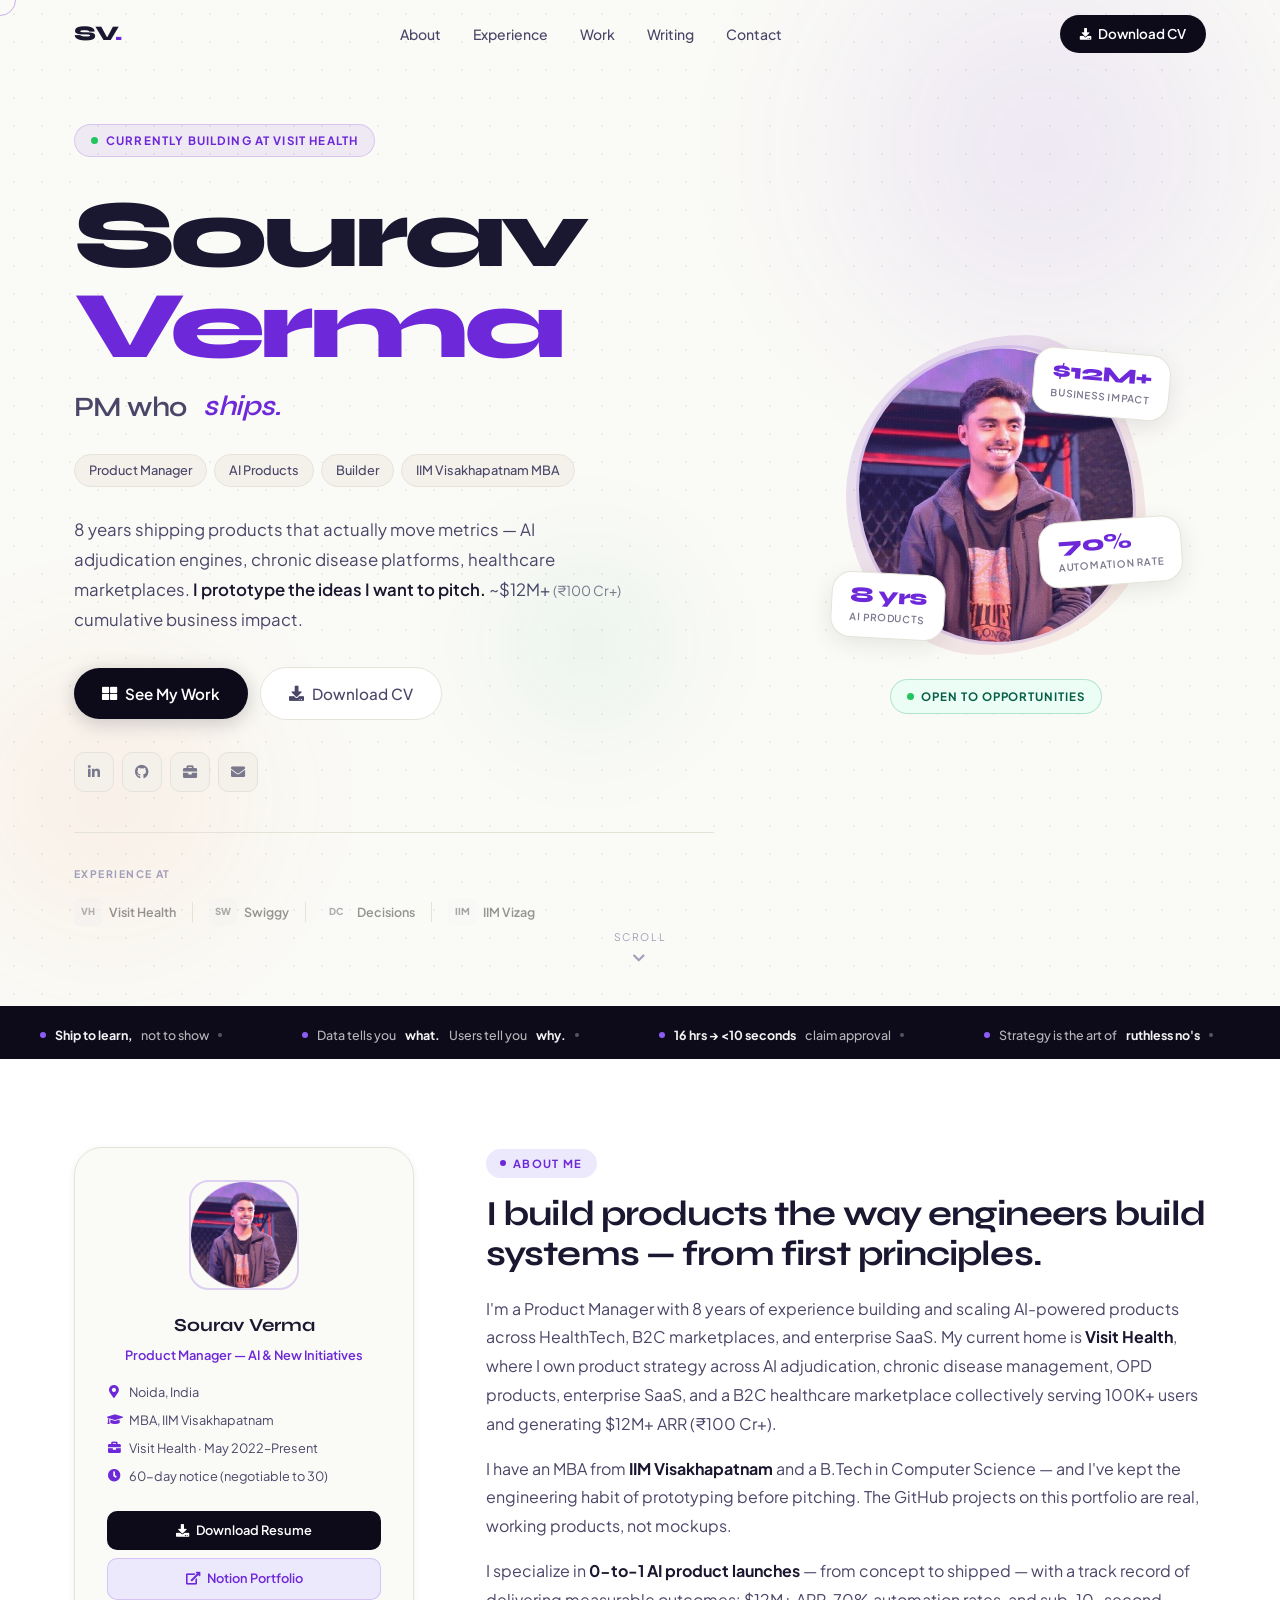
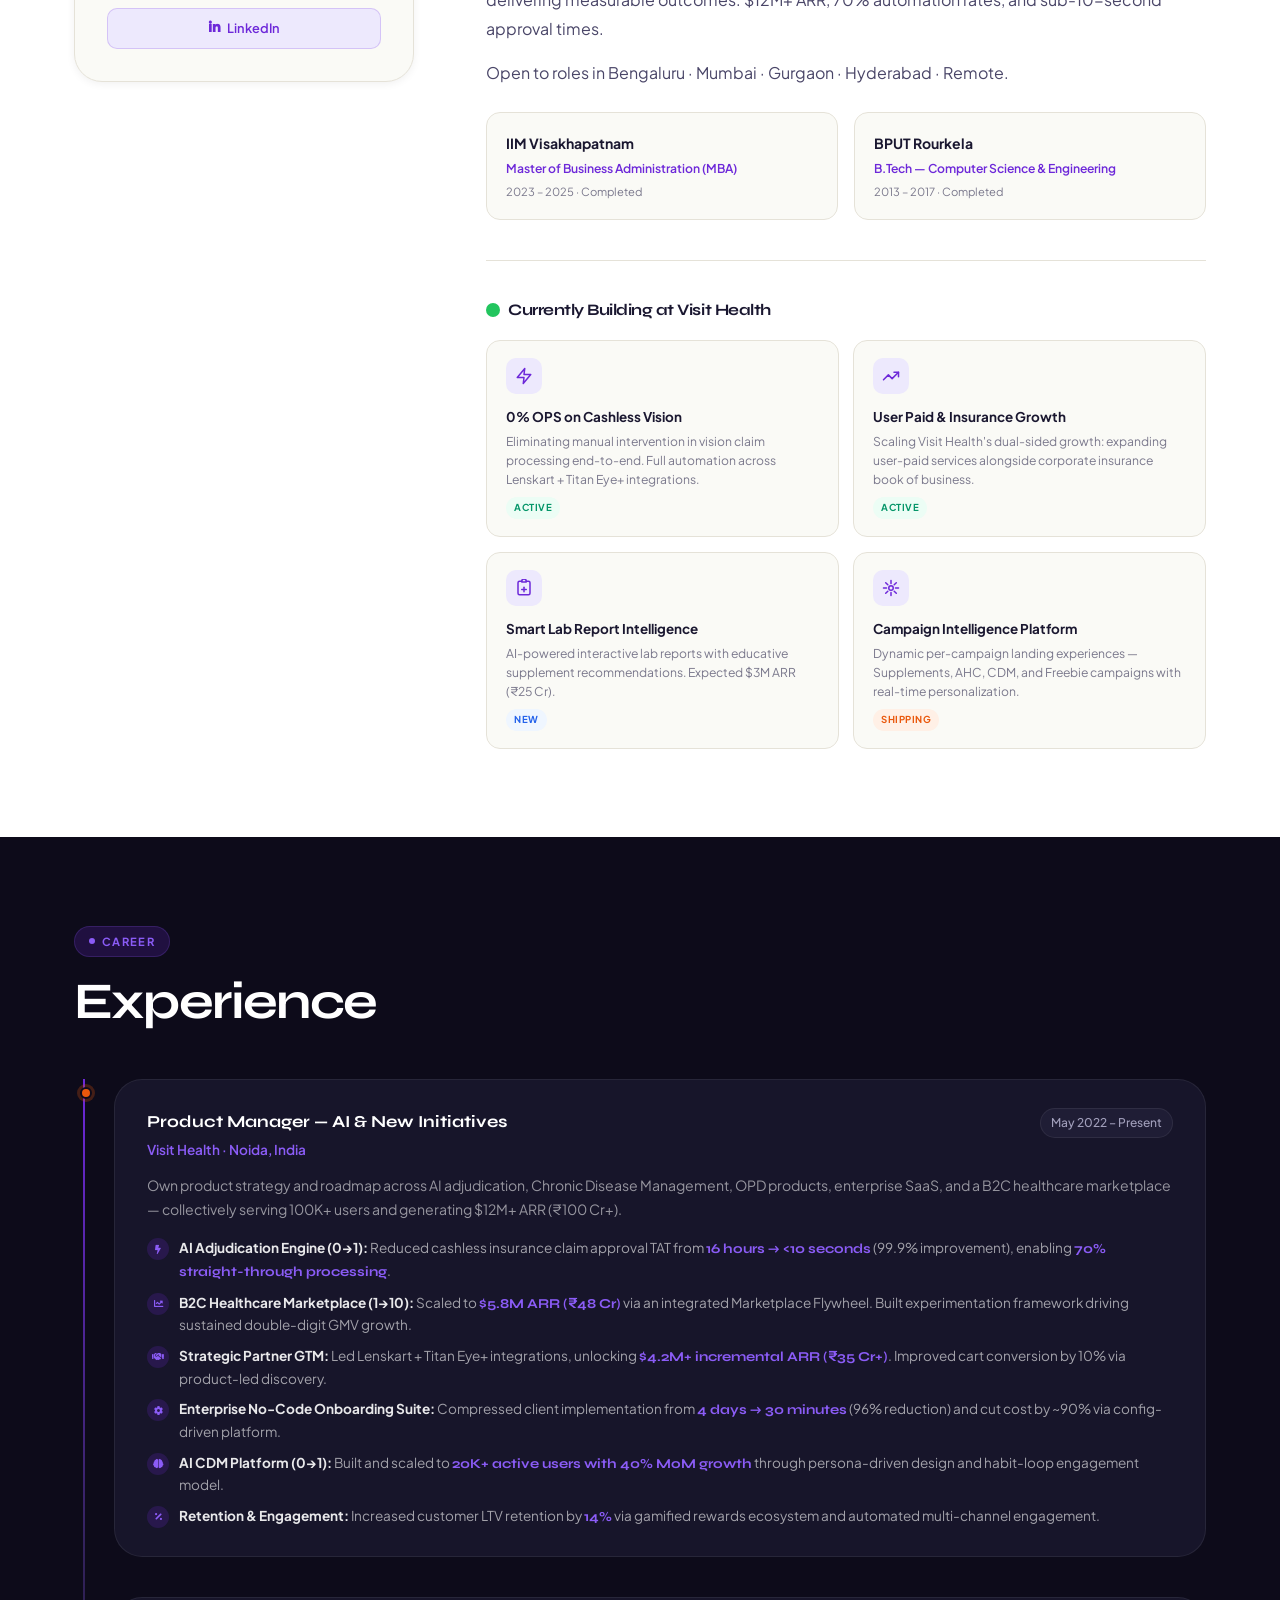
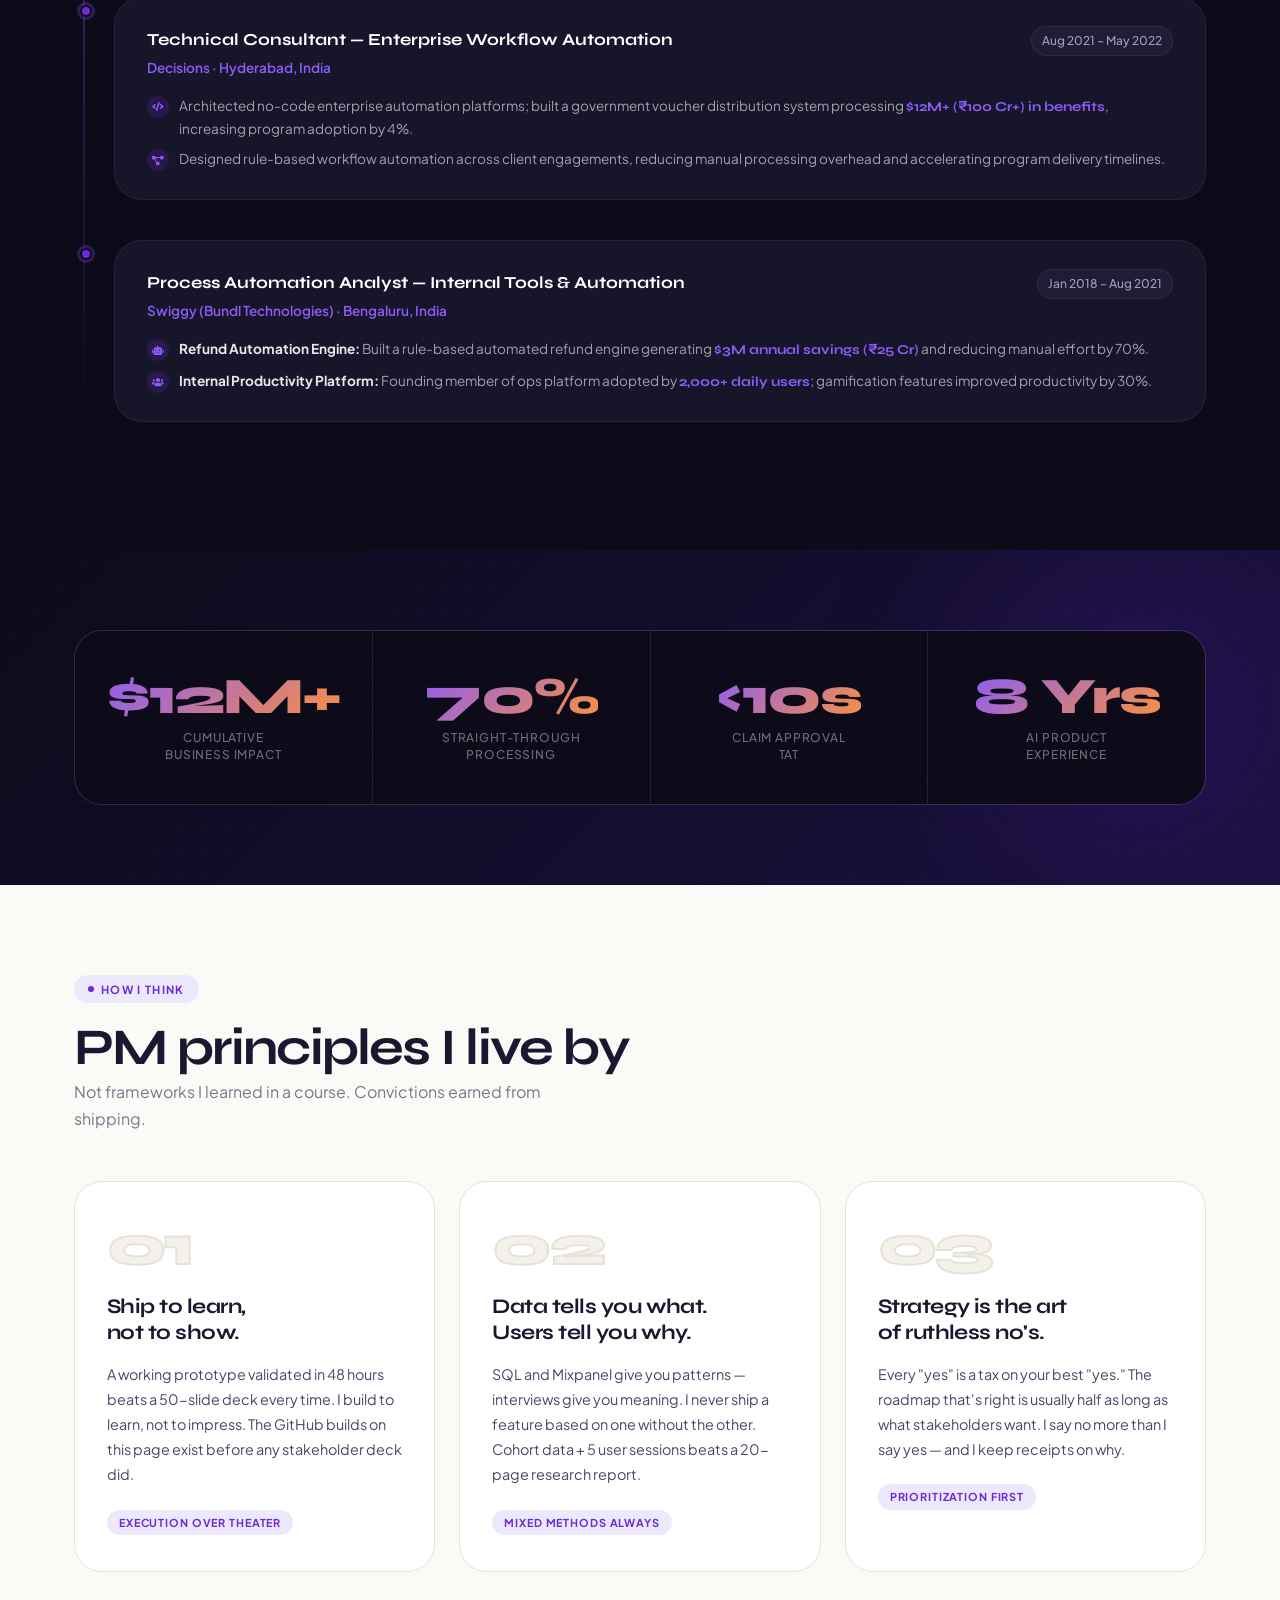
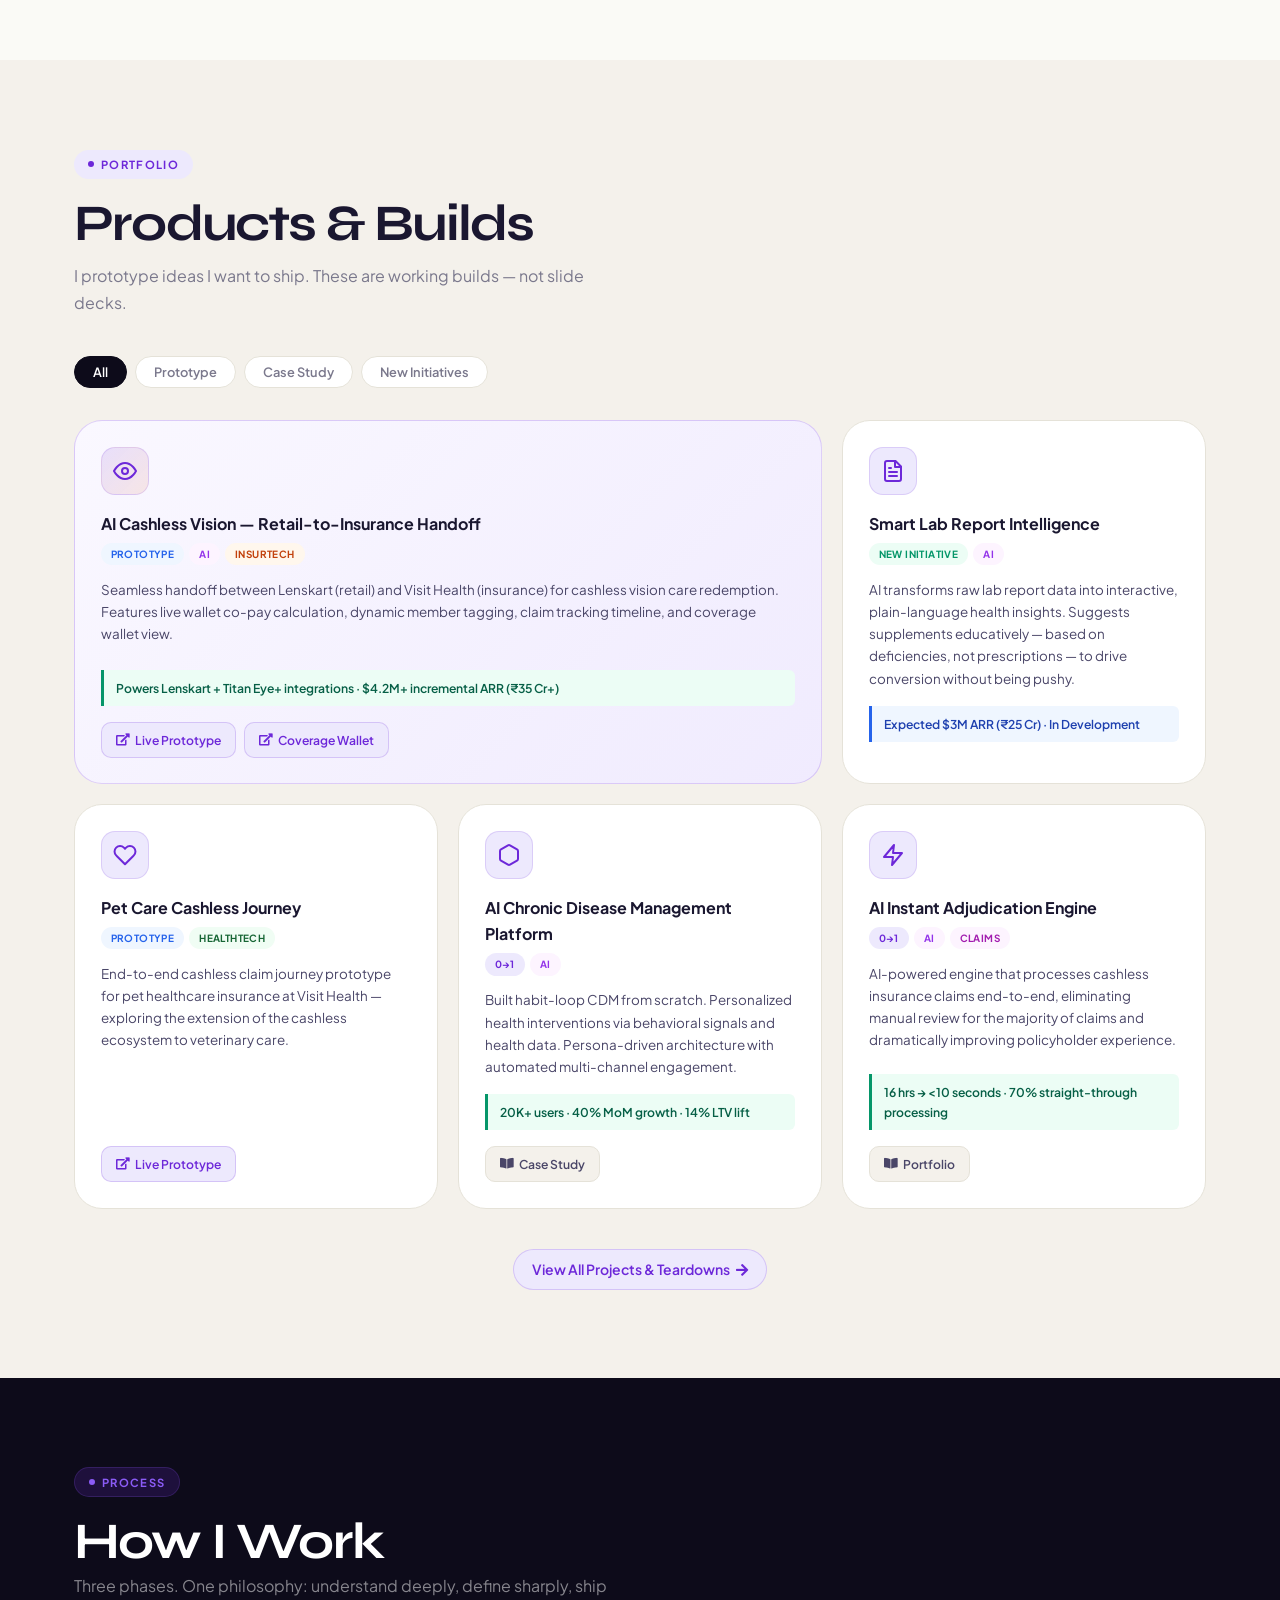
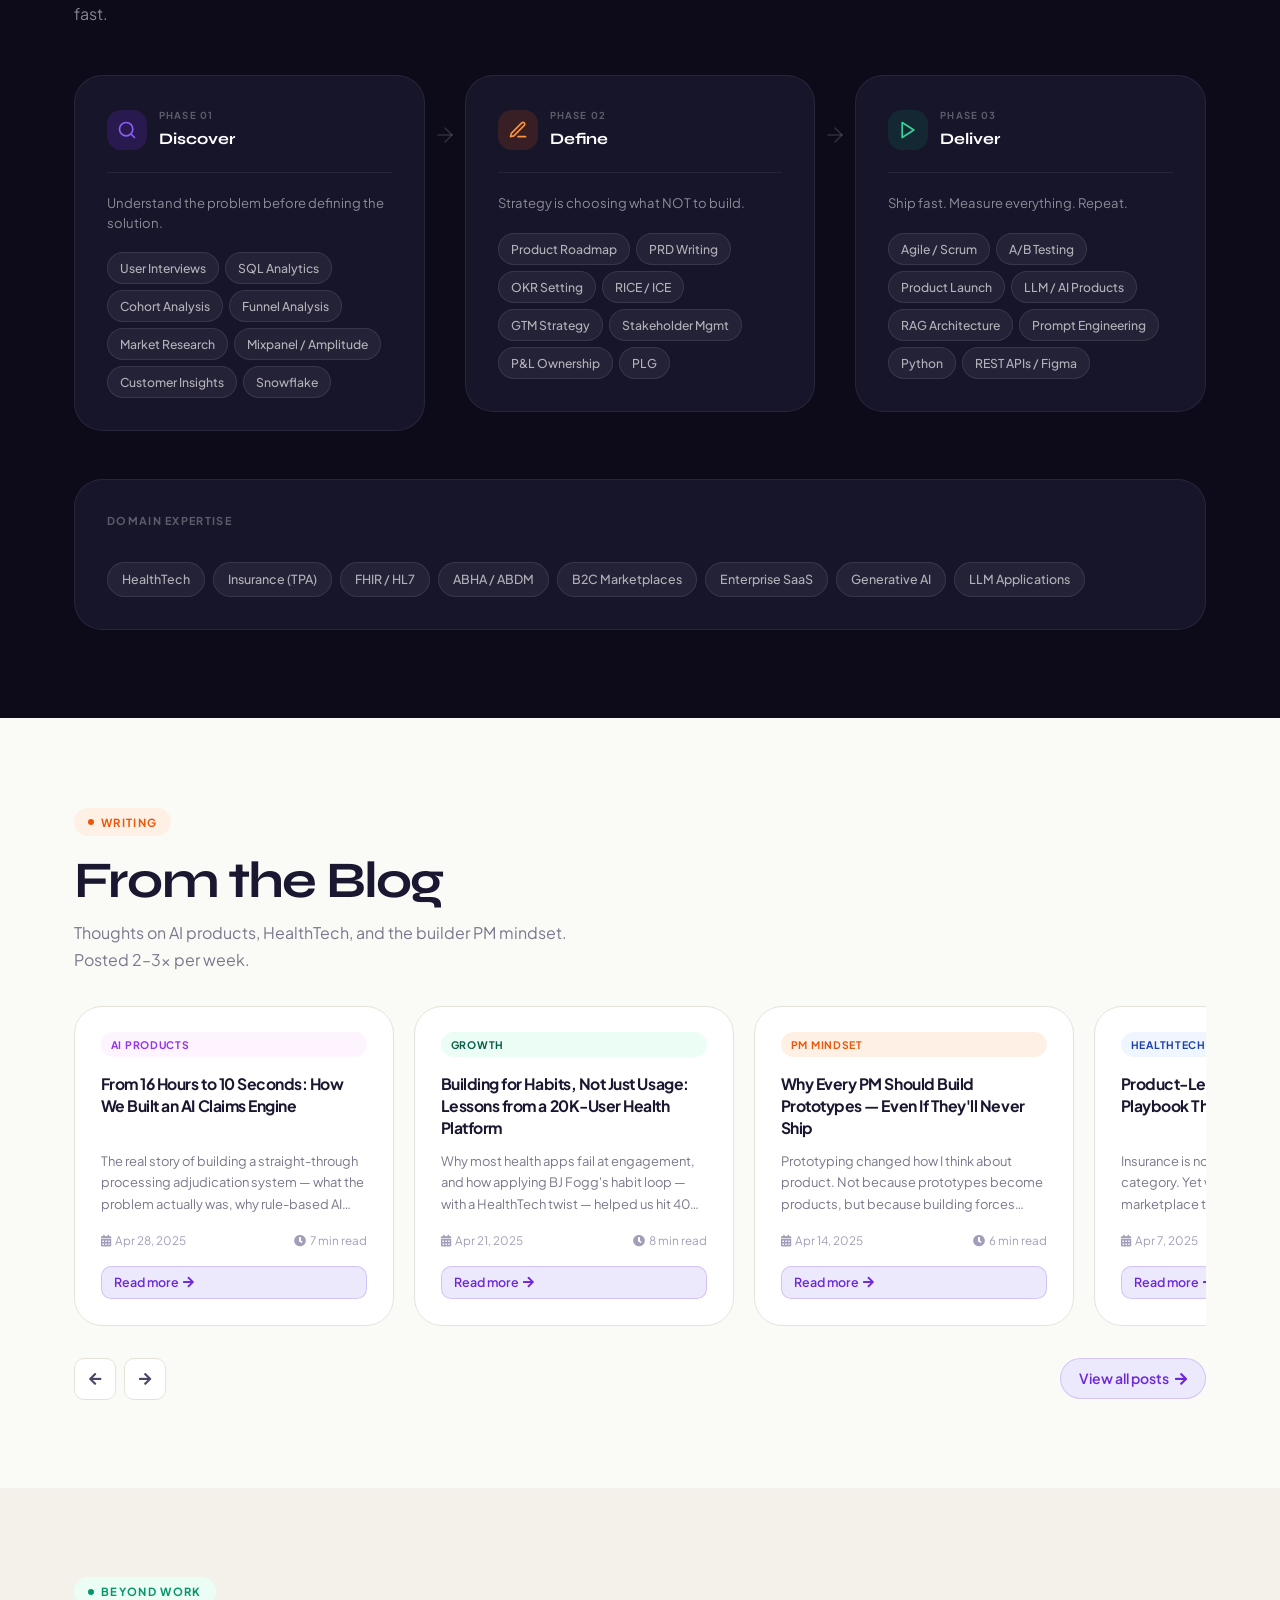
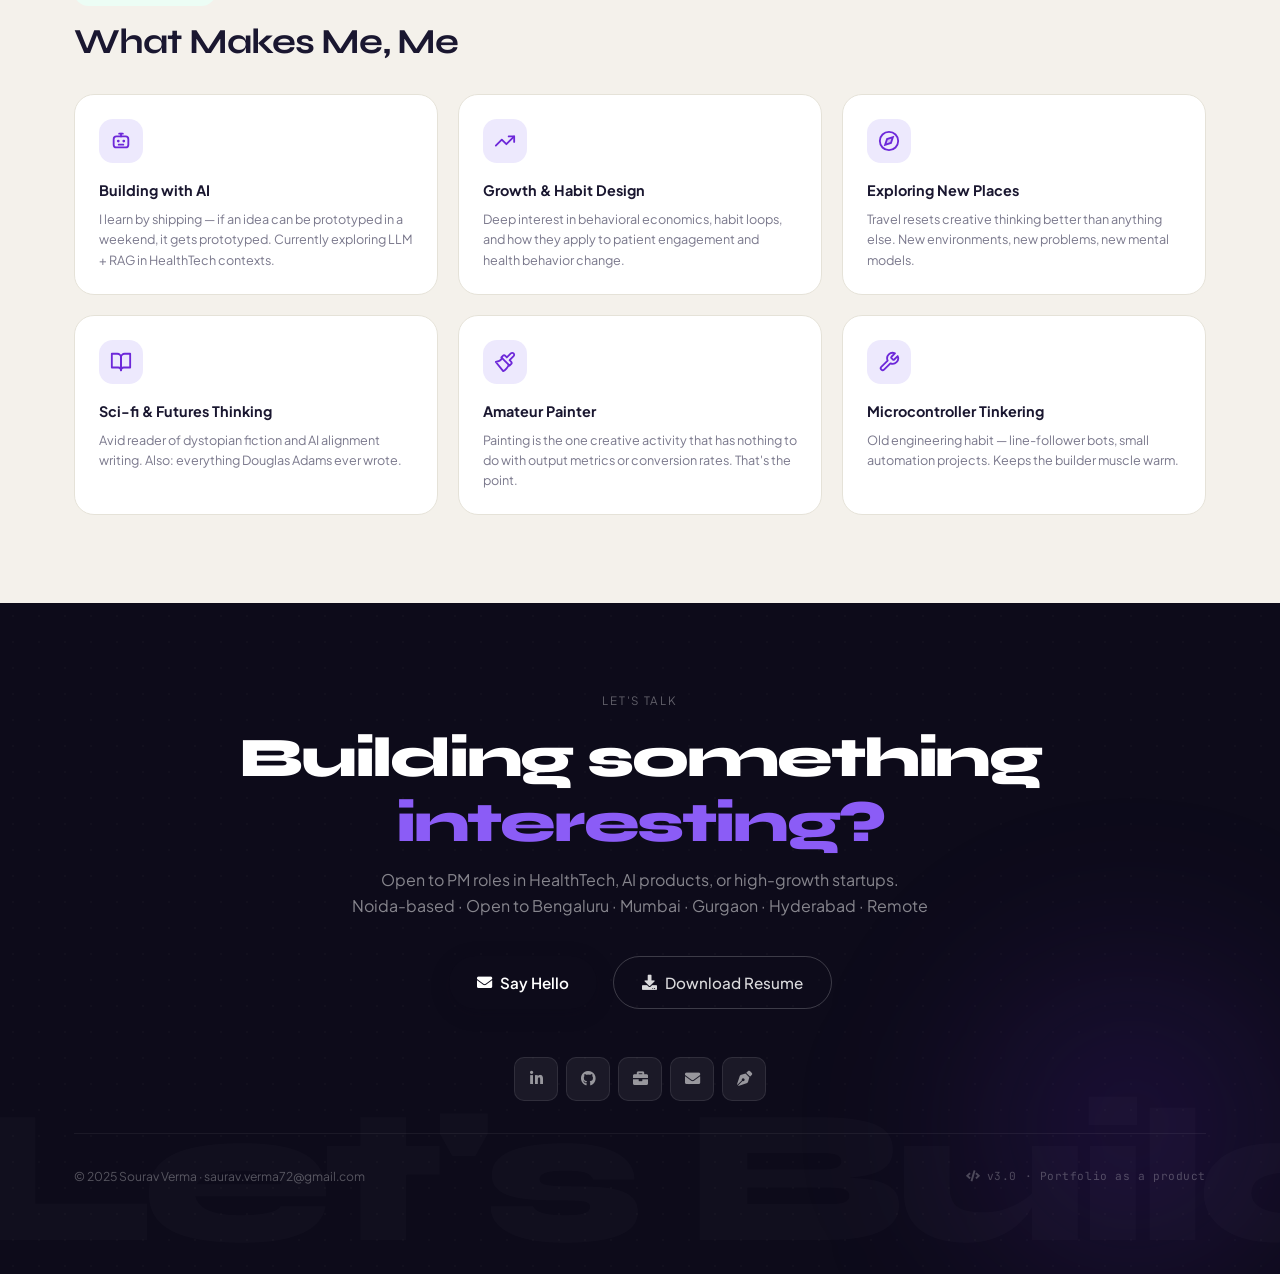
==== commit 19586958: "Portfolio v3 - Fresh UI, Product First Prinicples" ====
--- a/index.html
+++ b/index.html
@@ -9,11 +9,16 @@
   <title>Sourav Verma — Product Manager</title>
   <link rel="preconnect" href="https://fonts.googleapis.com">
   <link rel="preconnect" href="https://fonts.gstatic.com" crossorigin>
-  <link href="https://fonts.googleapis.com/css2?family=Plus+Jakarta+Sans:wght@400;500;600;700;800&family=Inter:wght@400;500;600;700&display=swap" rel="stylesheet">
+  <link href="https://fonts.googleapis.com/css2?family=Syne:wght@600;700;800&family=Plus+Jakarta+Sans:wght@400;500;600;700;800&family=JetBrains+Mono:wght@400;500&display=swap" rel="stylesheet">
   <link rel="stylesheet" href="vendor/fontawesome-free/css/all.min.css">
   <link rel="stylesheet" href="css/main.css">
 </head>
 <body>
+
+<!-- ══════════════════════════════════════════════════
+     CURSOR FOLLOWER
+══════════════════════════════════════════════════ -->
+<div class="cursor-follower" id="cursor-follower" aria-hidden="true"></div>
 
 <!-- ══════════════════════════════════════════════════
      NAV
@@ -24,9 +29,8 @@
     <ul class="nav-links">
       <li><a href="#about">About</a></li>
       <li><a href="#experience">Experience</a></li>
-      <li><a href="#builds">Builds</a></li>
-      <li><a href="#campaigns">Campaigns</a></li>
-      <li><a href="#blog">Blog</a></li>
+      <li><a href="#builds">Work</a></li>
+      <li><a href="#blog">Writing</a></li>
       <li><a href="#contact">Contact</a></li>
     </ul>
     <div class="nav-right">
@@ -44,11 +48,10 @@
 <div class="mobile-nav" id="mobile-nav">
   <a href="#about">About</a>
   <a href="#experience">Experience</a>
-  <a href="#builds">Builds</a>
-  <a href="#campaigns">Campaigns</a>
-  <a href="#blog">Blog</a>
+  <a href="#builds">Work</a>
+  <a href="#blog">Writing</a>
   <a href="#contact">Contact</a>
-  <a href="resume.pdf" download style="color:#a78bfa;font-weight:700">
+  <a href="resume.pdf" download style="color:var(--c-violet);font-weight:700">
     <i class="fas fa-download"></i> Download CV
   </a>
 </div>
@@ -57,55 +60,51 @@
      HERO
 ══════════════════════════════════════════════════ -->
 <section class="hero-section" id="hero">
-  <!-- Blobs -->
-  <div class="hero-blob blob-1"></div>
-  <div class="hero-blob blob-2"></div>
-  <div class="hero-blob blob-3"></div>
+  <!-- Background Art -->
+  <div class="hero-art" aria-hidden="true">
+    <div class="hero-blob blob-1"></div>
+    <div class="hero-blob blob-2"></div>
+    <div class="hero-blob blob-3"></div>
+  </div>
 
   <div class="hero-inner">
     <div class="hero-content">
-      <div class="hero-eyebrow">
+      <div class="hero-eyebrow hero-el" style="--delay:0.1s">
         <span class="live-dot"></span>
         Currently building at Visit Health
       </div>
 
-      <h1 class="hero-name">
-        Sourav<br><span class="accent">Verma</span>
-      </h1>
-
-      <div class="hero-roles">
+      <div class="hero-headline-block hero-el" style="--delay:0.22s">
+        <span class="hero-name">Sourav<br><span class="accent">Verma</span></span>
+        <p class="hero-tagline">
+          PM who&nbsp;
+          <span class="word-rotate" aria-label="ships, builds, automates, scales">
+            <span class="word-rotate-inner">
+              <span class="word">ships.</span>
+              <span class="word">builds.</span>
+              <span class="word">automates.</span>
+              <span class="word">scales.</span>
+              <span class="word">ships.</span>
+            </span>
+          </span>
+        </p>
+      </div>
+
+      <div class="hero-roles hero-el" style="--delay:0.34s">
         <span class="hero-role-pill">Product Manager</span>
-        <span class="hero-role-pill">AI Enthusiast</span>
+        <span class="hero-role-pill">AI Products</span>
         <span class="hero-role-pill">Builder</span>
         <span class="hero-role-pill">IIM Visakhapatnam MBA</span>
       </div>
 
-      <p class="hero-bio">
-        8 years shipping products that actually matter — AI adjudication engines, chronic disease platforms, and healthcare marketplaces.
-        <strong>I prototype the ideas I want to pitch.</strong> ~$12M+ cumulative business impact across HealthTech, B2C, and Enterprise SaaS.
+      <p class="hero-bio hero-el" style="--delay:0.44s">
+        8 years shipping products that actually move metrics — AI adjudication engines,
+        chronic disease platforms, healthcare marketplaces.
+        <strong>I prototype the ideas I want to pitch.</strong>
+        ~$12M+ <span class="inr-note">(₹100 Cr+)</span> cumulative business impact.
       </p>
 
-      <!-- Metric Cards -->
-      <div class="metric-row">
-        <div class="metric-card">
-          <div class="metric-val">~<span data-count="12" data-suffix="M+">0M+</span></div>
-          <div class="metric-lbl">Business<br>Impact ($)</div>
-        </div>
-        <div class="metric-card">
-          <div class="metric-val"><span data-count="70" data-suffix="%">0%</span></div>
-          <div class="metric-lbl">Straight-Through<br>Processing</div>
-        </div>
-        <div class="metric-card">
-          <div class="metric-val"><span data-count="20" data-suffix="K+">0K+</span></div>
-          <div class="metric-lbl">Active Platform<br>Users</div>
-        </div>
-        <div class="metric-card">
-          <div class="metric-val"><span data-count="96" data-suffix="%">0%</span></div>
-          <div class="metric-lbl">Faster Client<br>Onboarding</div>
-        </div>
-      </div>
-
-      <div class="hero-ctas">
+      <div class="hero-ctas hero-el" style="--delay:0.56s">
         <a href="#builds" class="btn-primary">
           <i class="fas fa-th-large"></i> See My Work
         </a>
@@ -114,27 +113,79 @@
         </a>
       </div>
 
-      <div class="hero-socials">
-        <a href="https://www.linkedin.com/in/geeksrv" target="_blank" class="hero-social-icon" title="LinkedIn">
+      <div class="hero-socials hero-el" style="--delay:0.68s">
+        <a href="https://www.linkedin.com/in/geeksrv" target="_blank" rel="noopener" class="hero-social-icon" title="LinkedIn" aria-label="LinkedIn">
           <i class="fab fa-linkedin-in"></i>
         </a>
-        <a href="https://github.com/Sourav-Verma" target="_blank" class="hero-social-icon" title="GitHub">
+        <a href="https://github.com/Sourav-Verma" target="_blank" rel="noopener" class="hero-social-icon" title="GitHub" aria-label="GitHub">
           <i class="fab fa-github"></i>
         </a>
-        <a href="https://sourav-verma-product.notion.site/Portfolio-268cdbd8fce080348220feef68b57311" target="_blank" class="hero-social-icon" title="Portfolio">
+        <a href="https://sourav-verma-product.notion.site/Portfolio-268cdbd8fce080348220feef68b57311" target="_blank" rel="noopener" class="hero-social-icon" title="Notion Portfolio" aria-label="Notion Portfolio">
           <i class="fas fa-briefcase"></i>
         </a>
-        <a href="mailto:saurav.verma72@gmail.com" class="hero-social-icon" title="Email">
+        <a href="mailto:saurav.verma72@gmail.com" class="hero-social-icon" title="Email" aria-label="Email">
           <i class="fas fa-envelope"></i>
         </a>
       </div>
-    </div>
-
-    <!-- Profile card (desktop only) -->
-    <div class="hero-profile-card">
-      <div class="hero-avatar-frame">
-        <div class="hero-avatar-ring"></div>
-        <img src="img/profile.png" alt="Sourav Verma">
+
+      <div class="org-logos-strip hero-el" style="--delay:0.8s">
+        <span class="org-logos-label">Experience at</span>
+        <div class="org-logos-row">
+          <div class="org-logo-item" title="Visit Health">
+            <img src="https://logo.clearbit.com/visithealth.in"
+                 onerror="this.style.display='none';this.nextElementSibling.style.display='flex'"
+                 alt="Visit Health" loading="lazy">
+            <span class="org-logo-fallback vh">VH</span>
+            <span class="org-logo-name">Visit Health</span>
+          </div>
+          <div class="org-logo-divider"></div>
+          <div class="org-logo-item" title="Swiggy">
+            <img src="https://logo.clearbit.com/swiggy.com"
+                 onerror="this.style.display='none';this.nextElementSibling.style.display='flex'"
+                 alt="Swiggy" loading="lazy">
+            <span class="org-logo-fallback sw">SW</span>
+            <span class="org-logo-name">Swiggy</span>
+          </div>
+          <div class="org-logo-divider"></div>
+          <div class="org-logo-item" title="Decisions">
+            <img src="https://logo.clearbit.com/decisions.com"
+                 onerror="this.style.display='none';this.nextElementSibling.style.display='flex'"
+                 alt="Decisions" loading="lazy">
+            <span class="org-logo-fallback dc">DC</span>
+            <span class="org-logo-name">Decisions</span>
+          </div>
+          <div class="org-logo-divider"></div>
+          <div class="org-logo-item" title="IIM Visakhapatnam">
+            <img src="https://logo.clearbit.com/iimv.ac.in"
+                 onerror="this.style.display='none';this.nextElementSibling.style.display='flex'"
+                 alt="IIM Vizag" loading="lazy">
+            <span class="org-logo-fallback iim">IIM</span>
+            <span class="org-logo-name">IIM Vizag</span>
+          </div>
+        </div>
+      </div>
+    </div>
+
+    <!-- Profile visual -->
+    <div class="hero-visual hero-el" style="--delay:0.3s">
+      <div class="hero-photo-wrap">
+        <div class="hero-photo-blob" aria-hidden="true"></div>
+        <img src="img/profile.png" alt="Sourav Verma — Product Manager">
+        <!-- Floating metric cards -->
+        <div class="hero-float-cards" aria-hidden="true">
+          <div class="hero-float-card">
+            <div class="hfc-val">$12M+</div>
+            <div class="hfc-lbl">Business Impact</div>
+          </div>
+          <div class="hero-float-card">
+            <div class="hfc-val">70%</div>
+            <div class="hfc-lbl">Automation Rate</div>
+          </div>
+          <div class="hero-float-card">
+            <div class="hfc-val">8 yrs</div>
+            <div class="hfc-lbl">AI Products</div>
+          </div>
+        </div>
       </div>
       <div class="hero-status-badge">
         <span class="live-dot"></span>
@@ -143,31 +194,34 @@
     </div>
   </div>
 
-  <div class="scroll-hint">
+  <div class="scroll-hint" aria-hidden="true">
     <span>scroll</span>
     <i class="fas fa-chevron-down"></i>
   </div>
 </section>
 
 <!-- ══════════════════════════════════════════════════
-     MARQUEE
-══════════════════════════════════════════════════ -->
-<div class="marquee-strip">
-  <div class="marquee-inner" aria-hidden="true">
-    <!-- Duplicated for seamless loop -->
-    <span class="marquee-item">⚡ <span>Current Focus:</span> 0% OPS Intervention on Cashless Vision<div class="dot"></div></span>
-    <span class="marquee-item">📈 User Paid &amp; Insurance Business Growth at Visit Health<div class="dot"></div></span>
-    <span class="marquee-item">🧬 Smart Lab Report Intelligence — <span>Expected ₹25 Cr ARR</span><div class="dot"></div></span>
-    <span class="marquee-item">🎯 Campaign Intelligence Platform — Supplements · AHC · CDM · Freebies<div class="dot"></div></span>
-    <span class="marquee-item">🐾 Pet Care Cashless Journey — <span>Live Prototype</span><div class="dot"></div></span>
-    <span class="marquee-item">👁️ Cashless Vision — <span>Lenskart + Titan Eye+ ₹35 Cr ARR</span><div class="dot"></div></span>
-    <!-- duplicate -->
-    <span class="marquee-item">⚡ <span>Current Focus:</span> 0% OPS Intervention on Cashless Vision<div class="dot"></div></span>
-    <span class="marquee-item">📈 User Paid &amp; Insurance Business Growth at Visit Health<div class="dot"></div></span>
-    <span class="marquee-item">🧬 Smart Lab Report Intelligence — <span>Expected ₹25 Cr ARR</span><div class="dot"></div></span>
-    <span class="marquee-item">🎯 Campaign Intelligence Platform — Supplements · AHC · CDM · Freebies<div class="dot"></div></span>
-    <span class="marquee-item">🐾 Pet Care Cashless Journey — <span>Live Prototype</span><div class="dot"></div></span>
-    <span class="marquee-item">👁️ Cashless Vision — <span>Lenskart + Titan Eye+ ₹35 Cr ARR</span><div class="dot"></div></span>
+     MARQUEE — PM Principles in Motion
+══════════════════════════════════════════════════ -->
+<div class="marquee-strip" aria-hidden="true">
+  <div class="marquee-inner">
+    <span class="marquee-item"><span class="m-accent"></span> <strong>Ship to learn,</strong> not to show<span class="dot"></span></span>
+    <span class="marquee-item"><span class="m-accent"></span> Data tells you <strong>what.</strong> Users tell you <strong>why.</strong><span class="dot"></span></span>
+    <span class="marquee-item"><span class="m-accent"></span> <strong>16 hrs → &lt;10 seconds</strong> claim approval<span class="dot"></span></span>
+    <span class="marquee-item"><span class="m-accent"></span> Strategy is the art of <strong>ruthless no's</strong><span class="dot"></span></span>
+    <span class="marquee-item"><span class="m-accent"></span> <strong>$5.8M ARR</strong> — B2C Healthcare Marketplace<span class="dot"></span></span>
+    <span class="marquee-item"><span class="m-accent"></span> Prototypes before <strong>pitch decks,</strong> always<span class="dot"></span></span>
+    <span class="marquee-item"><span class="m-accent"></span> <strong>$4.2M ARR</strong> — Lenskart + Titan Eye+ integrations<span class="dot"></span></span>
+    <span class="marquee-item"><span class="m-accent"></span> Good PM is <strong>architecture for humans</strong><span class="dot"></span></span>
+    <!-- duplicate for seamless loop -->
+    <span class="marquee-item"><span class="m-accent"></span> <strong>Ship to learn,</strong> not to show<span class="dot"></span></span>
+    <span class="marquee-item"><span class="m-accent"></span> Data tells you <strong>what.</strong> Users tell you <strong>why.</strong><span class="dot"></span></span>
+    <span class="marquee-item"><span class="m-accent"></span> <strong>16 hrs → &lt;10 seconds</strong> claim approval<span class="dot"></span></span>
+    <span class="marquee-item"><span class="m-accent"></span> Strategy is the art of <strong>ruthless no's</strong><span class="dot"></span></span>
+    <span class="marquee-item"><span class="m-accent"></span> <strong>$5.8M ARR</strong> — B2C Healthcare Marketplace<span class="dot"></span></span>
+    <span class="marquee-item"><span class="m-accent"></span> Prototypes before <strong>pitch decks,</strong> always<span class="dot"></span></span>
+    <span class="marquee-item"><span class="m-accent"></span> <strong>$4.2M ARR</strong> — Lenskart + Titan Eye+ integrations<span class="dot"></span></span>
+    <span class="marquee-item"><span class="m-accent"></span> Good PM is <strong>architecture for humans</strong><span class="dot"></span></span>
   </div>
 </div>
 
@@ -201,10 +255,10 @@
           <a href="resume.pdf" download class="about-link-btn primary">
             <i class="fas fa-download"></i> Download Resume
           </a>
-          <a href="https://sourav-verma-product.notion.site/Portfolio-268cdbd8fce080348220feef68b57311" target="_blank" class="about-link-btn ghost">
+          <a href="https://sourav-verma-product.notion.site/Portfolio-268cdbd8fce080348220feef68b57311" target="_blank" rel="noopener" class="about-link-btn ghost">
             <i class="fas fa-external-link-alt"></i> Notion Portfolio
           </a>
-          <a href="https://www.linkedin.com/in/geeksrv" target="_blank" class="about-link-btn ghost">
+          <a href="https://www.linkedin.com/in/geeksrv" target="_blank" rel="noopener" class="about-link-btn ghost">
             <i class="fab fa-linkedin-in"></i> LinkedIn
           </a>
         </div>
@@ -212,21 +266,20 @@
 
       <!-- Bio + Currently Building -->
       <div class="about-content animate animate-delay-2">
-        <div class="section-eyebrow">👋 About Me</div>
+        <div class="section-eyebrow">About Me</div>
         <h2 class="display-md" style="margin-bottom:1.25rem">I build products the way engineers build systems — from first principles.</h2>
         <p>
           I'm a Product Manager with 8 years of experience building and scaling AI-powered products across HealthTech, B2C marketplaces, and enterprise SaaS.
-          My current home is <strong>Visit Health</strong>, where I own product strategy across AI adjudication, chronic disease management, OPD products, enterprise SaaS, and a B2C healthcare marketplace collectively serving 100K+ users.
+          My current home is <strong>Visit Health</strong>, where I own product strategy across AI adjudication, chronic disease management, OPD products, enterprise SaaS, and a B2C healthcare marketplace collectively serving 100K+ users and generating $12M+ ARR (₹100 Cr+).
         </p>
         <p>
           I have an MBA from <strong>IIM Visakhapatnam</strong> and a B.Tech in Computer Science — and I've kept the engineering habit of prototyping before pitching. The GitHub projects on this portfolio are real, working products, not mockups.
         </p>
         <p>
-          I specialize in <strong>0-to-1 AI product launches</strong> — from concept to shipped — with a track record of delivering measurable outcomes: ₹100+ Cr ARR, 70% automation rates, and sub-10-second approval times.
+          I specialize in <strong>0-to-1 AI product launches</strong> — from concept to shipped — with a track record of delivering measurable outcomes: $12M+ ARR, 70% automation rates, and sub-10-second approval times.
         </p>
         <p>Open to roles in Bengaluru · Mumbai · Gurgaon · Hyderabad · Remote.</p>
 
-        <!-- Education inline -->
         <div class="edu-row">
           <div class="edu-card">
             <div class="edu-inst">IIM Visakhapatnam</div>
@@ -242,31 +295,42 @@
 
         <!-- Currently Building -->
         <div class="currently-building">
-          <h3><span style="color:#22c55e">●</span> Currently Building at Visit Health</h3>
+          <h3>
+            <svg width="14" height="14" viewBox="0 0 14 14" fill="#22c55e" aria-hidden="true"><circle cx="7" cy="7" r="7"/></svg>
+            Currently Building at Visit Health
+          </h3>
           <div class="building-cards">
             <div class="building-card animate animate-delay-3">
-              <div class="building-card-icon">⚡</div>
+              <div class="building-card-icon">
+                <svg viewBox="0 0 24 24" fill="none" stroke="currentColor" stroke-width="2" stroke-linecap="round" stroke-linejoin="round" aria-hidden="true"><path d="M13 2L3 14h9l-1 8 10-12h-9l1-8z"/></svg>
+              </div>
               <div class="building-card-title">0% OPS on Cashless Vision</div>
               <div class="building-card-desc">Eliminating manual intervention in vision claim processing end-to-end. Full automation across Lenskart + Titan Eye+ integrations.</div>
-              <div class="building-card-status status-active">🔥 Active</div>
+              <div class="building-card-status status-active">Active</div>
             </div>
             <div class="building-card animate animate-delay-4">
-              <div class="building-card-icon">📈</div>
+              <div class="building-card-icon">
+                <svg viewBox="0 0 24 24" fill="none" stroke="currentColor" stroke-width="2" stroke-linecap="round" stroke-linejoin="round" aria-hidden="true"><polyline points="22 7 13.5 15.5 8.5 10.5 2 17"/><polyline points="16 7 22 7 22 13"/></svg>
+              </div>
               <div class="building-card-title">User Paid &amp; Insurance Growth</div>
               <div class="building-card-desc">Scaling Visit Health's dual-sided growth: expanding user-paid services alongside corporate insurance book of business.</div>
-              <div class="building-card-status status-active">🔥 Active</div>
+              <div class="building-card-status status-active">Active</div>
             </div>
             <div class="building-card animate animate-delay-5">
-              <div class="building-card-icon">🧬</div>
+              <div class="building-card-icon">
+                <svg viewBox="0 0 24 24" fill="none" stroke="currentColor" stroke-width="2" stroke-linecap="round" stroke-linejoin="round" aria-hidden="true"><path d="M9 3H6a2 2 0 0 0-2 2v14a2 2 0 0 0 2 2h12a2 2 0 0 0 2-2V5a2 2 0 0 0-2-2h-3"/><path d="M9 3a2 2 0 0 1 6 0v1H9V3z"/><path d="M12 11v6"/><path d="M9 14h6"/></svg>
+              </div>
               <div class="building-card-title">Smart Lab Report Intelligence</div>
-              <div class="building-card-desc">AI-powered interactive lab reports with educative supplement recommendations. Expected ₹25 Cr ARR.</div>
-              <div class="building-card-status status-new">✨ New</div>
+              <div class="building-card-desc">AI-powered interactive lab reports with educative supplement recommendations. Expected $3M ARR (₹25 Cr).</div>
+              <div class="building-card-status status-new">New</div>
             </div>
             <div class="building-card animate animate-delay-1">
-              <div class="building-card-icon">🎯</div>
+              <div class="building-card-icon">
+                <svg viewBox="0 0 24 24" fill="none" stroke="currentColor" stroke-width="2" stroke-linecap="round" stroke-linejoin="round" aria-hidden="true"><circle cx="12" cy="12" r="3"/><path d="M22 12h-4M6 12H2M12 6V2M12 22v-4"/><path d="M19.07 4.93l-2.83 2.83M7.76 16.24l-2.83 2.83M19.07 19.07l-2.83-2.83M7.76 7.76 4.93 4.93"/></svg>
+              </div>
               <div class="building-card-title">Campaign Intelligence Platform</div>
               <div class="building-card-desc">Dynamic per-campaign landing experiences — Supplements, AHC, CDM, and Freebie campaigns with real-time personalization.</div>
-              <div class="building-card-status status-soon">🚀 Shipping</div>
+              <div class="building-card-status status-soon">Shipping</div>
             </div>
           </div>
         </div>
@@ -280,7 +344,7 @@
 ══════════════════════════════════════════════════ -->
 <section class="exp-section section-pad" id="experience">
   <div class="container">
-    <div class="section-eyebrow animate">💼 Career</div>
+    <div class="section-eyebrow on-dark animate">Career</div>
     <h2 class="display-lg animate animate-delay-1" style="margin-bottom:3rem">Experience</h2>
 
     <div class="timeline">
@@ -291,46 +355,42 @@
           <div class="exp-header">
             <div>
               <div class="exp-role">Product Manager — AI &amp; New Initiatives</div>
-              <div class="exp-company">Visit Health · Noida, India</div>
+              <div class="exp-company">
+                <img src="https://logo.clearbit.com/visithealth.in" class="exp-co-logo"
+                     onerror="this.style.display='none'" alt="Visit Health" loading="lazy">
+                Visit Health · Noida, India
+              </div>
             </div>
             <div class="exp-period">May 2022 – Present</div>
           </div>
           <p class="exp-desc">
             Own product strategy and roadmap across AI adjudication, Chronic Disease Management, OPD products,
-            enterprise SaaS, and a B2C healthcare marketplace — collectively serving 100K+ users and generating INR 100+ Cr ARR.
+            enterprise SaaS, and a B2C healthcare marketplace — collectively serving 100K+ users and generating $12M+ ARR (₹100 Cr+).
           </p>
           <div class="exp-bullets">
             <div class="exp-bullet">
               <div class="bullet-icon"><i class="fas fa-bolt"></i></div>
-              <div><strong>AI Adjudication Engine (0→1):</strong> Reduced cashless insurance claim approval TAT from <span class="impact-num">16 hours → &lt;10 seconds</span> (99.9% improvement), enabling <span class="impact-num">70% straight-through processing</span> — eliminating manual review bottlenecks entirely.</div>
+              <div><strong>AI Adjudication Engine (0→1):</strong> Reduced cashless insurance claim approval TAT from <span class="impact-num">16 hours → &lt;10 seconds</span> (99.9% improvement), enabling <span class="impact-num">70% straight-through processing</span>.</div>
             </div>
             <div class="exp-bullet">
               <div class="bullet-icon"><i class="fas fa-chart-line"></i></div>
-              <div><strong>B2C Healthcare Marketplace (1→10):</strong> Scaled to <span class="impact-num">INR 48 Cr ARR</span> via an integrated Marketplace Flywheel (meds, diagnostics, teleconsults). Built an experimentation framework driving sustained double-digit GMV growth.</div>
+              <div><strong>B2C Healthcare Marketplace (1→10):</strong> Scaled to <span class="impact-num">$5.8M ARR (₹48 Cr)</span> via an integrated Marketplace Flywheel. Built experimentation framework driving sustained double-digit GMV growth.</div>
             </div>
             <div class="exp-bullet">
               <div class="bullet-icon"><i class="fas fa-handshake"></i></div>
-              <div><strong>Strategic Partner GTM:</strong> Led Lenskart + Titan Eye+ integrations, unlocking <span class="impact-num">INR 35 Cr+ incremental ARR</span>. Improved cart conversion by 10% via product-led discovery + funnel analytics.</div>
+              <div><strong>Strategic Partner GTM:</strong> Led Lenskart + Titan Eye+ integrations, unlocking <span class="impact-num">$4.2M+ incremental ARR (₹35 Cr+)</span>. Improved cart conversion by 10% via product-led discovery.</div>
             </div>
             <div class="exp-bullet">
               <div class="bullet-icon"><i class="fas fa-cog"></i></div>
-              <div><strong>Enterprise No-Code Onboarding Suite:</strong> Compressed client implementation from <span class="impact-num">4 days → 30 minutes</span> (96% reduction) and cut cost by ~90% via 3-module config-driven platform.</div>
+              <div><strong>Enterprise No-Code Onboarding Suite:</strong> Compressed client implementation from <span class="impact-num">4 days → 30 minutes</span> (96% reduction) and cut cost by ~90% via config-driven platform.</div>
             </div>
             <div class="exp-bullet">
               <div class="bullet-icon"><i class="fas fa-brain"></i></div>
               <div><strong>AI CDM Platform (0→1):</strong> Built and scaled to <span class="impact-num">20K+ active users with 40% MoM growth</span> through persona-driven design and habit-loop engagement model.</div>
             </div>
             <div class="exp-bullet">
-              <div class="bullet-icon"><i class="fas fa-flask"></i></div>
-              <div><strong>Smart Lab Report Intelligence (In Progress):</strong> Building AI-powered interactive lab report interpretation with educative supplement recommendations tailored to health data. Expected <span class="impact-num">₹25 Cr ARR</span>.</div>
-            </div>
-            <div class="exp-bullet">
-              <div class="bullet-icon"><i class="fas fa-eye"></i></div>
-              <div><strong>0% OPS — Cashless Vision (Active):</strong> Driving full automation of cashless vision claim flow across Lenskart and Titan Eye+ to eliminate all manual operational touchpoints.</div>
-            </div>
-            <div class="exp-bullet">
               <div class="bullet-icon"><i class="fas fa-percentage"></i></div>
-              <div><strong>Retention &amp; Engagement:</strong> Increased customer LTV retention by <span class="impact-num">14%</span> via gamified rewards ecosystem and automated multi-channel engagement driven by journey analytics.</div>
+              <div><strong>Retention &amp; Engagement:</strong> Increased customer LTV retention by <span class="impact-num">14%</span> via gamified rewards ecosystem and automated multi-channel engagement.</div>
             </div>
           </div>
         </div>
@@ -342,14 +402,18 @@
           <div class="exp-header">
             <div>
               <div class="exp-role">Technical Consultant — Enterprise Workflow Automation</div>
-              <div class="exp-company">Decisions · Hyderabad, India</div>
+              <div class="exp-company">
+                <img src="https://logo.clearbit.com/decisions.com" class="exp-co-logo"
+                     onerror="this.style.display='none'" alt="Decisions" loading="lazy">
+                Decisions · Hyderabad, India
+              </div>
             </div>
             <div class="exp-period">Aug 2021 – May 2022</div>
           </div>
           <div class="exp-bullets">
             <div class="exp-bullet">
               <div class="bullet-icon"><i class="fas fa-code"></i></div>
-              <div>Architected no-code enterprise automation platforms for multiple clients; built a government voucher distribution system processing <span class="impact-num">$12M+ in benefits</span>, increasing program adoption by 4%.</div>
+              <div>Architected no-code enterprise automation platforms; built a government voucher distribution system processing <span class="impact-num">$12M+ (₹100 Cr+) in benefits</span>, increasing program adoption by 4%.</div>
             </div>
             <div class="exp-bullet">
               <div class="bullet-icon"><i class="fas fa-project-diagram"></i></div>
@@ -365,14 +429,18 @@
           <div class="exp-header">
             <div>
               <div class="exp-role">Process Automation Analyst — Internal Tools &amp; Automation</div>
-              <div class="exp-company">Swiggy (Bundl Technologies) · Bengaluru, India</div>
+              <div class="exp-company">
+                <img src="https://logo.clearbit.com/swiggy.com" class="exp-co-logo"
+                     onerror="this.style.display='none'" alt="Swiggy" loading="lazy">
+                Swiggy (Bundl Technologies) · Bengaluru, India
+              </div>
             </div>
             <div class="exp-period">Jan 2018 – Aug 2021</div>
           </div>
           <div class="exp-bullets">
             <div class="exp-bullet">
               <div class="bullet-icon"><i class="fas fa-robot"></i></div>
-              <div><strong>Refund Automation Engine:</strong> Built a rule-based automated refund engine generating <span class="impact-num">INR 25 Cr (~$3M) annual savings</span> and reducing manual effort by 70%.</div>
+              <div><strong>Refund Automation Engine:</strong> Built a rule-based automated refund engine generating <span class="impact-num">$3M annual savings (₹25 Cr)</span> and reducing manual effort by 70%.</div>
             </div>
             <div class="exp-bullet">
               <div class="bullet-icon"><i class="fas fa-users"></i></div>
@@ -387,13 +455,71 @@
 </section>
 
 <!-- ══════════════════════════════════════════════════
+     STAT CALLOUT — Bento Grid
+══════════════════════════════════════════════════ -->
+<section class="stat-callout" aria-label="Key metrics">
+  <div class="container">
+    <div class="stat-callout-grid">
+      <div class="stat-callout-item animate">
+        <div class="stat-callout-num"><span>$12M+</span></div>
+        <div class="stat-callout-label">Cumulative<br>Business Impact</div>
+      </div>
+      <div class="stat-callout-item animate animate-delay-1">
+        <div class="stat-callout-num"><span>70%</span></div>
+        <div class="stat-callout-label">Straight-Through<br>Processing</div>
+      </div>
+      <div class="stat-callout-item animate animate-delay-2">
+        <div class="stat-callout-num"><span>&lt;10s</span></div>
+        <div class="stat-callout-label">Claim Approval<br>TAT</div>
+      </div>
+      <div class="stat-callout-item animate animate-delay-3">
+        <div class="stat-callout-num"><span>8 Yrs</span></div>
+        <div class="stat-callout-label">AI Product<br>Experience</div>
+      </div>
+    </div>
+  </div>
+</section>
+
+<!-- ══════════════════════════════════════════════════
+     PM PRINCIPLES
+══════════════════════════════════════════════════ -->
+<section class="principles-section section-pad" id="principles">
+  <div class="container">
+    <div class="section-eyebrow animate">How I Think</div>
+    <h2 class="display-lg animate animate-delay-1">PM principles I live by</h2>
+    <p class="section-sub animate animate-delay-2">Not frameworks I learned in a course. Convictions earned from shipping.</p>
+
+    <div class="principles-grid">
+      <div class="principle-card animate animate-delay-1">
+        <div class="principle-num">01</div>
+        <h3>Ship to learn,<br>not to show.</h3>
+        <p>A working prototype validated in 48 hours beats a 50-slide deck every time. I build to learn, not to impress. The GitHub builds on this page exist before any stakeholder deck did.</p>
+        <div class="principle-tag">Execution over Theater</div>
+      </div>
+      <div class="principle-card animate animate-delay-2">
+        <div class="principle-num">02</div>
+        <h3>Data tells you what.<br>Users tell you why.</h3>
+        <p>SQL and Mixpanel give you patterns — interviews give you meaning. I never ship a feature based on one without the other. Cohort data + 5 user sessions beats a 20-page research report.</p>
+        <div class="principle-tag">Mixed Methods Always</div>
+      </div>
+      <div class="principle-card animate animate-delay-3">
+        <div class="principle-num">03</div>
+        <h3>Strategy is the art<br>of ruthless no's.</h3>
+        <p>Every "yes" is a tax on your best "yes." The roadmap that's right is usually half as long as what stakeholders want. I say no more than I say yes — and I keep receipts on why.</p>
+        <div class="principle-tag">Prioritization First</div>
+      </div>
+    </div>
+  </div>
+</section>
+
+<!-- ══════════════════════════════════════════════════
      PRODUCTS & BUILDS
 ══════════════════════════════════════════════════ -->
 <section class="builds-section section-pad" id="builds">
   <div class="container">
-    <div class="section-eyebrow animate">🛠️ Portfolio</div>
+    <div class="section-eyebrow animate">Portfolio</div>
     <h2 class="display-lg animate animate-delay-1" style="margin-bottom:0.5rem">Products &amp; Builds</h2>
-    <p class="animate animate-delay-2" style="color:var(--c-muted);margin-bottom:2rem;max-width:520px">
+    <p class="section-sub animate animate-delay-2">
       I prototype ideas I want to ship. These are working builds — not slide decks.
     </p>
     <div class="filter-tabs animate animate-delay-2">
@@ -401,27 +527,28 @@
       <button class="filter-tab" data-filter="prototype">Prototype</button>
       <button class="filter-tab" data-filter="case">Case Study</button>
       <button class="filter-tab" data-filter="new">New Initiatives</button>
-      <button class="filter-tab" data-filter="campaign">Campaign</button>
     </div>
 
     <div class="builds-grid">
 
       <!-- Cashless Vision -->
       <div class="build-card featured animate animate-delay-1" data-tags="prototype" data-featured="true">
-        <div class="build-card-emoji">👁️</div>
+        <div class="build-card-emoji">
+          <svg viewBox="0 0 24 24" fill="none" stroke="currentColor" stroke-width="2" stroke-linecap="round" stroke-linejoin="round" aria-hidden="true" width="24" height="24"><path d="M1 12s4-8 11-8 11 8 11 8-4 8-11 8-11-8-11-8z"/><circle cx="12" cy="12" r="3"/></svg>
+        </div>
         <div class="build-card-title">AI Cashless Vision — Retail-to-Insurance Handoff</div>
         <div class="build-tags">
           <span class="build-tag tag-proto">Prototype</span>
           <span class="build-tag tag-ai">AI</span>
           <span class="build-tag" style="background:#fff7ed;color:#c2410c">InsurTech</span>
         </div>
-        <p class="build-desc">Seamless handoff between Lenskart (retail) and Visit Health (insurance) for cashless vision care redemption. Features live wallet co-pay calculation, dynamic member tagging, claim tracking timeline, and coverage wallet view — built as a single-file React prototype for rapid validation.</p>
-        <div class="build-outcome">⚡ Powers Lenskart + Titan Eye+ integrations · ₹35 Cr+ incremental ARR</div>
+        <p class="build-desc">Seamless handoff between Lenskart (retail) and Visit Health (insurance) for cashless vision care redemption. Features live wallet co-pay calculation, dynamic member tagging, claim tracking timeline, and coverage wallet view.</p>
+        <div class="build-outcome">Powers Lenskart + Titan Eye+ integrations · $4.2M+ incremental ARR (₹35 Cr+)</div>
         <div class="build-links">
-          <a href="https://sourav-verma.github.io/cashless-vision-prototype-v2/" target="_blank" class="build-link live">
+          <a href="https://sourav-verma.github.io/cashless-vision-prototype-v2/" target="_blank" rel="noopener" class="build-link live">
             <i class="fas fa-external-link-alt"></i> Live Prototype
           </a>
-          <a href="https://sourav-verma.github.io/cashless-vision-coverage/" target="_blank" class="build-link live">
+          <a href="https://sourav-verma.github.io/cashless-vision-coverage/" target="_blank" rel="noopener" class="build-link live">
             <i class="fas fa-external-link-alt"></i> Coverage Wallet
           </a>
         </div>
@@ -429,19 +556,23 @@
 
       <!-- Smart Lab Report -->
       <div class="build-card animate animate-delay-2" data-tags="new ai">
-        <div class="build-card-emoji">🧬</div>
+        <div class="build-card-emoji">
+          <svg viewBox="0 0 24 24" fill="none" stroke="currentColor" stroke-width="2" stroke-linecap="round" stroke-linejoin="round" aria-hidden="true" width="24" height="24"><path d="M14.5 2H6a2 2 0 0 0-2 2v16a2 2 0 0 0 2 2h12a2 2 0 0 0 2-2V7.5L14.5 2z"/><polyline points="14 2 14 8 20 8"/><line x1="16" y1="13" x2="8" y2="13"/><line x1="16" y1="17" x2="8" y2="17"/><line x1="10" y1="9" x2="8" y2="9"/></svg>
+        </div>
         <div class="build-card-title">Smart Lab Report Intelligence</div>
         <div class="build-tags">
           <span class="build-tag tag-new">New Initiative</span>
           <span class="build-tag tag-ai">AI</span>
         </div>
-        <p class="build-desc">AI transforms raw lab report data into interactive, plain-language health insights. Suggests supplements educatively — based on deficiencies, not prescriptions — to drive conversion without being pushy. Built for higher engagement and upsell in the OPD ecosystem.</p>
-        <div class="build-outcome expected">📊 Expected ₹25 Cr ARR · In Development</div>
+        <p class="build-desc">AI transforms raw lab report data into interactive, plain-language health insights. Suggests supplements educatively — based on deficiencies, not prescriptions — to drive conversion without being pushy.</p>
+        <div class="build-outcome expected">Expected $3M ARR (₹25 Cr) · In Development</div>
       </div>
 
       <!-- Pet Care -->
       <div class="build-card animate animate-delay-3" data-tags="prototype">
-        <div class="build-card-emoji">🐾</div>
+        <div class="build-card-emoji">
+          <svg viewBox="0 0 24 24" fill="none" stroke="currentColor" stroke-width="2" stroke-linecap="round" stroke-linejoin="round" aria-hidden="true" width="24" height="24"><path d="M20.84 4.61a5.5 5.5 0 0 0-7.78 0L12 5.67l-1.06-1.06a5.5 5.5 0 0 0-7.78 7.78l1.06 1.06L12 21.23l7.78-7.78 1.06-1.06a5.5 5.5 0 0 0 0-7.78z"/></svg>
+        </div>
         <div class="build-card-title">Pet Care Cashless Journey</div>
         <div class="build-tags">
           <span class="build-tag tag-proto">Prototype</span>
@@ -449,7 +580,7 @@
         </div>
         <p class="build-desc">End-to-end cashless claim journey prototype for pet healthcare insurance at Visit Health — exploring the extension of the cashless ecosystem to veterinary care.</p>
         <div class="build-links">
-          <a href="https://sourav-verma.github.io/cashless-pet-care/" target="_blank" class="build-link live">
+          <a href="https://sourav-verma.github.io/cashless-pet-care/" target="_blank" rel="noopener" class="build-link live">
             <i class="fas fa-external-link-alt"></i> Live Prototype
           </a>
         </div>
@@ -457,16 +588,18 @@
 
       <!-- AI CDM -->
       <div class="build-card animate animate-delay-1" data-tags="case ai">
-        <div class="build-card-emoji">🧠</div>
+        <div class="build-card-emoji">
+          <svg viewBox="0 0 24 24" fill="none" stroke="currentColor" stroke-width="2" stroke-linecap="round" stroke-linejoin="round" aria-hidden="true" width="24" height="24"><path d="M21 16V8a2 2 0 0 0-1-1.73l-7-4a2 2 0 0 0-2 0l-7 4A2 2 0 0 0 3 8v8a2 2 0 0 0 1 1.73l7 4a2 2 0 0 0 2 0l7-4A2 2 0 0 0 21 16z"/></svg>
+        </div>
         <div class="build-card-title">AI Chronic Disease Management Platform</div>
         <div class="build-tags">
           <span class="build-tag tag-case">0→1</span>
           <span class="build-tag tag-ai">AI</span>
         </div>
         <p class="build-desc">Built habit-loop CDM from scratch. Personalized health interventions via behavioral signals and health data. Persona-driven architecture with automated multi-channel engagement.</p>
-        <div class="build-outcome">📈 20K+ users · 40% MoM growth · 14% LTV lift</div>
+        <div class="build-outcome">20K+ users · 40% MoM growth · 14% LTV lift</div>
         <div class="build-links">
-          <a href="https://sourav-verma-product.notion.site/Condition-Management-Program-268cdbd8fce0819895c3d425c9c0c8b4" target="_blank" class="build-link notion">
+          <a href="https://sourav-verma-product.notion.site/Condition-Management-Program-268cdbd8fce0819895c3d425c9c0c8b4" target="_blank" rel="noopener" class="build-link notion">
             <i class="fas fa-book-open"></i> Case Study
           </a>
         </div>
@@ -474,7 +607,9 @@
 
       <!-- AI Adjudication -->
       <div class="build-card animate animate-delay-2" data-tags="case ai">
-        <div class="build-card-emoji">⚡</div>
+        <div class="build-card-emoji">
+          <svg viewBox="0 0 24 24" fill="none" stroke="currentColor" stroke-width="2" stroke-linecap="round" stroke-linejoin="round" aria-hidden="true" width="24" height="24"><polygon points="13 2 3 14 12 14 11 22 21 10 12 10 13 2"/></svg>
+        </div>
         <div class="build-card-title">AI Instant Adjudication Engine</div>
         <div class="build-tags">
           <span class="build-tag tag-case">0→1</span>
@@ -482,33 +617,17 @@
           <span class="build-tag tag-proto" style="background:#fdf4ff;color:#a21caf">Claims</span>
         </div>
         <p class="build-desc">AI-powered engine that processes cashless insurance claims end-to-end, eliminating manual review for the majority of claims and dramatically improving policyholder experience.</p>
-        <div class="build-outcome">🚀 16 hrs → &lt;10 seconds · 70% straight-through processing</div>
+        <div class="build-outcome">16 hrs → &lt;10 seconds · 70% straight-through processing</div>
         <div class="build-links">
-          <a href="https://sourav-verma-product.notion.site/Portfolio-268cdbd8fce080348220feef68b57311" target="_blank" class="build-link notion">
+          <a href="https://sourav-verma-product.notion.site/Portfolio-268cdbd8fce080348220feef68b57311" target="_blank" rel="noopener" class="build-link notion">
             <i class="fas fa-book-open"></i> Portfolio
           </a>
         </div>
       </div>
 
-      <!-- Campaign Intelligence -->
-      <div class="build-card animate animate-delay-3" data-tags="campaign new">
-        <div class="build-card-emoji">🎯</div>
-        <div class="build-card-title">Campaign Intelligence Platform</div>
-        <div class="build-tags">
-          <span class="build-tag tag-campaign">Campaign</span>
-          <span class="build-tag tag-new">Shipping</span>
-        </div>
-        <p class="build-desc">Dynamic campaign landing experiences that adapt per type — Supplements, Annual Health Checkup, CDM, and Freebies. Each campaign has personalized visuals, offers, and CTAs. See the live showcase below.</p>
-        <div class="build-links">
-          <a href="#campaigns" class="build-link live">
-            <i class="fas fa-eye"></i> See Live Demo ↓
-          </a>
-        </div>
-      </div>
-
-    </div>
-
-    <div style="text-align:center;margin-top:2rem">
+    </div>
+
+    <div style="text-align:center;margin-top:2.5rem">
       <a href="projects.html" class="view-all-link animate">
         View All Projects &amp; Teardowns <i class="fas fa-arrow-right"></i>
       </a>
@@ -517,289 +636,110 @@
 </section>
 
 <!-- ══════════════════════════════════════════════════
-     CAMPAIGN SHOWCASE
-══════════════════════════════════════════════════ -->
-<section class="campaign-section section-pad" id="campaigns">
-  <div class="container">
-    <div class="section-eyebrow animate" style="background:rgba(124,58,237,0.2);color:#a78bfa">🎯 Live Demo</div>
-    <h2 class="display-lg animate animate-delay-1" style="margin-bottom:0.5rem;color:#fff">Campaign Intelligence</h2>
-    <p class="animate animate-delay-2" style="color:rgba(255,255,255,0.5);margin-bottom:2.5rem;max-width:520px">
-      Each campaign adapts to the user's health profile, policy coverage, and behavioral signals. Click a campaign type to preview.
-    </p>
-
-    <div class="campaign-layout">
-      <!-- Tabs -->
-      <div class="campaign-tabs-list animate animate-delay-2">
-        <button class="campaign-tab active" data-tab="supplements">
-          <span class="tab-emoji">🧬</span>
-          <div>
-            <div class="tab-label">Supplements</div>
-            <div class="tab-sublabel">AI-personalized based on health data &amp; deficiencies</div>
-          </div>
-        </button>
-        <button class="campaign-tab" data-tab="ahc">
-          <span class="tab-emoji">❤️</span>
-          <div>
-            <div class="tab-label">Annual Health Checkup</div>
-            <div class="tab-sublabel">Policy-covered preventive care packages</div>
-          </div>
-        </button>
-        <button class="campaign-tab" data-tab="cdm">
-          <span class="tab-emoji">🏥</span>
-          <div>
-            <div class="tab-label">Chronic Disease Management</div>
-            <div class="tab-sublabel">Personalized condition programs</div>
-          </div>
-        </button>
-        <button class="campaign-tab" data-tab="freebies">
-          <span class="tab-emoji">🎁</span>
-          <div>
-            <div class="tab-label">Freebies &amp; Offers</div>
-            <div class="tab-sublabel">Buy 1 Get 1 · Free consult on ₹500+ orders</div>
-          </div>
-        </button>
-      </div>
-
-      <!-- Phone Mockup -->
-      <div class="animate animate-delay-3">
-        <div class="phone-mockup">
-          <div class="phone-notch"></div>
-          <div class="phone-screen">
-
-            <!-- Supplements Preview -->
-            <div class="campaign-preview cp-supp active" data-preview="supplements">
-              <div class="cp-header">🧬 Personalised For You</div>
-              <div class="cp-banner">
-                <div class="cp-banner-title">Based on your last health check</div>
-                <div class="cp-banner-sub">Vitamin D Low · Iron Borderline · Omega-3 Recommended</div>
-              </div>
-              <div class="cp-products">
-                <div class="cp-product-row">
-                  <div class="cp-product-icon">💊</div>
-                  <div>
-                    <div class="cp-product-name">Vitamin D3 + K2</div>
-                    <div class="cp-product-sub">Deficiency detected · 20% off</div>
-                  </div>
-                </div>
-                <div class="cp-product-row">
-                  <div class="cp-product-icon">🐟</div>
-                  <div>
-                    <div class="cp-product-name">Omega-3 Fish Oil</div>
-                    <div class="cp-product-sub">Supports heart health · Recommended</div>
-                  </div>
-                </div>
-                <div class="cp-product-row">
-                  <div class="cp-product-icon">⚗️</div>
-                  <div>
-                    <div class="cp-product-name">Iron + Folate</div>
-                    <div class="cp-product-sub">Borderline levels · Free with order</div>
-                  </div>
-                </div>
-              </div>
-              <div class="cp-cta">Add to Health Wallet →</div>
-            </div>
-
-            <!-- AHC Preview -->
-            <div class="campaign-preview cp-ahc" data-preview="ahc">
-              <div class="cp-header">❤️ Annual Health Checkup 2025</div>
-              <div class="cp-banner">
-                <div class="cp-banner-title">Covered under your policy</div>
-                <div class="cp-banner-sub">₹0 for Basic · ₹999 Comprehensive · ₹1,999 Premium</div>
-              </div>
-              <div class="cp-products">
-                <div class="cp-product-row">
-                  <div class="cp-product-icon">🆓</div>
-                  <div>
-                    <div class="cp-product-name">Basic Package</div>
-                    <div class="cp-product-sub">CBC · Lipid · Blood Sugar · ₹0 for you</div>
-                  </div>
-                </div>
-                <div class="cp-product-row">
-                  <div class="cp-product-icon">🏆</div>
-                  <div>
-                    <div class="cp-product-name">Comprehensive</div>
-                    <div class="cp-product-sub">60 tests · Thyroid · HbA1c · Vitamin Panel</div>
-                  </div>
-                </div>
-                <div class="cp-product-row">
-                  <div class="cp-product-icon">💎</div>
-                  <div>
-                    <div class="cp-product-name">Premium Full Body</div>
-                    <div class="cp-product-sub">120 tests · ECG · Doctor review included</div>
-                  </div>
-                </div>
-              </div>
-              <div class="cp-cta">Book Your Slot →</div>
-            </div>
-
-            <!-- CDM Preview -->
-            <div class="campaign-preview cp-cdm" data-preview="cdm">
-              <div class="cp-header">🏥 Manage Your Health Proactively</div>
-              <div class="cp-banner">
-                <div class="cp-banner-title">AI-powered personalised programs</div>
-                <div class="cp-banner-sub">Connected to your health data &amp; lab reports</div>
-              </div>
-              <div class="cp-products">
-                <div class="cp-product-row">
-                  <div class="cp-product-icon">🩸</div>
-                  <div>
-                    <div class="cp-product-name">Diabetes Management</div>
-                    <div class="cp-product-sub">HbA1c tracking · Diet + Medication reminders</div>
-                  </div>
-                </div>
-                <div class="cp-product-row">
-                  <div class="cp-product-icon">💓</div>
-                  <div>
-                    <div class="cp-product-name">Hypertension Care</div>
-                    <div class="cp-product-sub">BP monitoring · Lifestyle coaching</div>
-                  </div>
-                </div>
-                <div class="cp-product-row">
-                  <div class="cp-product-icon">🌸</div>
-                  <div>
-                    <div class="cp-product-name">PCOS / Hormonal Health</div>
-                    <div class="cp-product-sub">Cycle tracking · Nutrition guidance</div>
-                  </div>
-                </div>
-              </div>
-              <div class="cp-cta">Start Your Program →</div>
-            </div>
-
-            <!-- Freebies Preview -->
-            <div class="campaign-preview cp-free" data-preview="freebies">
-              <div class="cp-header">🎁 Special Offers For You</div>
-              <div class="cp-banner">
-                <div class="cp-banner-title">Limited time · Member exclusive</div>
-                <div class="cp-banner-sub">Valid till 31 May 2025</div>
-              </div>
-              <div class="cp-products">
-                <div class="cp-product-row">
-                  <div class="cp-product-icon">2️⃣</div>
-                  <div>
-                    <div class="cp-product-name">Buy 1 Supplement, Get 1 Free</div>
-                    <div class="cp-product-sub">Select products only · Use code BOGO25</div>
-                  </div>
-                </div>
-                <div class="cp-product-row">
-                  <div class="cp-product-icon">👨‍⚕️</div>
-                  <div>
-                    <div class="cp-product-name">Free Doctor Consultation</div>
-                    <div class="cp-product-sub">On orders above ₹500 · Any specialty</div>
-                  </div>
-                </div>
-                <div class="cp-product-row">
-                  <div class="cp-product-icon">🔬</div>
-                  <div>
-                    <div class="cp-product-name">50% Off First Diagnostic</div>
-                    <div class="cp-product-sub">Home collection included</div>
-                  </div>
-                </div>
-              </div>
-              <div class="cp-cta">Claim Your Offers →</div>
-            </div>
-
-          </div>
-        </div>
-      </div>
-
-    </div>
-  </div>
-</section>
-
-<!-- ══════════════════════════════════════════════════
-     SKILLS
+     HOW I WORK (Skills)
 ══════════════════════════════════════════════════ -->
 <section class="skills-section section-pad" id="skills">
   <div class="container">
-    <div class="section-eyebrow animate">🧩 Toolbox</div>
-    <h2 class="display-lg animate animate-delay-1" style="margin-bottom:2.5rem">Skills</h2>
-    <div class="skill-groups">
-      <div class="skill-group-card animate animate-delay-1">
-        <div class="skill-group-header">
-          <span class="skill-group-icon">🎯</span>
-          <span class="skill-group-name">Product Strategy</span>
-        </div>
-        <div class="skill-pill-list">
-          <span class="skill-pill">Product Roadmaps</span>
-          <span class="skill-pill">GTM Strategy</span>
-          <span class="skill-pill">PLG</span>
-          <span class="skill-pill">0-to-1 Launches</span>
-          <span class="skill-pill">P&amp;L Ownership</span>
-          <span class="skill-pill">Market Research</span>
-          <span class="skill-pill">Stakeholder Management</span>
-        </div>
-      </div>
-      <div class="skill-group-card animate animate-delay-2">
-        <div class="skill-group-header">
-          <span class="skill-group-icon">🤖</span>
-          <span class="skill-group-name">AI &amp; Data</span>
-        </div>
-        <div class="skill-pill-list">
-          <span class="skill-pill ai">Generative AI</span>
-          <span class="skill-pill ai">LLM Applications</span>
-          <span class="skill-pill ai">RAG Architecture</span>
-          <span class="skill-pill ai">Prompt Engineering</span>
-          <span class="skill-pill ai">SQL</span>
-          <span class="skill-pill ai">Python</span>
-          <span class="skill-pill ai">Snowflake</span>
-        </div>
-      </div>
-      <div class="skill-group-card animate animate-delay-3">
-        <div class="skill-group-header">
-          <span class="skill-group-icon">⚗️</span>
-          <span class="skill-group-name">Product Execution</span>
-        </div>
-        <div class="skill-pill-list">
-          <span class="skill-pill">Product Discovery</span>
-          <span class="skill-pill">Backlog Prioritization</span>
-          <span class="skill-pill">A/B Testing</span>
-          <span class="skill-pill">Experimentation</span>
-          <span class="skill-pill">User Research</span>
-          <span class="skill-pill">RICE</span>
-          <span class="skill-pill">PRD Creation</span>
-          <span class="skill-pill">Agile / Scrum</span>
-        </div>
-      </div>
-      <div class="skill-group-card animate animate-delay-4">
-        <div class="skill-group-header">
-          <span class="skill-group-icon">📊</span>
-          <span class="skill-group-name">Analytics</span>
-        </div>
-        <div class="skill-pill-list">
-          <span class="skill-pill">Mixpanel</span>
-          <span class="skill-pill">Amplitude</span>
-          <span class="skill-pill">Funnel Analysis</span>
-          <span class="skill-pill">Cohort Analysis</span>
-          <span class="skill-pill">KPI Definition</span>
-          <span class="skill-pill">Customer Insights</span>
-        </div>
-      </div>
-      <div class="skill-group-card animate animate-delay-1">
-        <div class="skill-group-header">
-          <span class="skill-group-icon">🛠️</span>
-          <span class="skill-group-name">Tools &amp; Platforms</span>
-        </div>
-        <div class="skill-pill-list">
-          <span class="skill-pill">JIRA</span>
-          <span class="skill-pill">Figma</span>
-          <span class="skill-pill">REST APIs</span>
-          <span class="skill-pill">Postman</span>
-          <span class="skill-pill">No-code / Low-code</span>
-        </div>
-      </div>
-      <div class="skill-group-card animate animate-delay-2">
-        <div class="skill-group-header">
-          <span class="skill-group-icon">🏥</span>
-          <span class="skill-group-name">Domain Expertise</span>
-        </div>
-        <div class="skill-pill-list">
-          <span class="skill-pill domain">HealthTech</span>
-          <span class="skill-pill domain">Insurance (TPA)</span>
-          <span class="skill-pill domain">FHIR / HL7</span>
-          <span class="skill-pill domain">ABHA / ABDM</span>
-          <span class="skill-pill domain">B2C Marketplaces</span>
-          <span class="skill-pill domain">Enterprise SaaS</span>
-        </div>
+    <div class="section-eyebrow on-dark animate">Process</div>
+    <h2 class="display-lg animate animate-delay-1">How I Work</h2>
+    <p class="section-sub animate animate-delay-2">
+      Three phases. One philosophy: understand deeply, define sharply, ship fast.
+    </p>
+
+    <div class="hiw-grid">
+      <!-- Discover -->
+      <div class="hiw-phase hiw-discover animate animate-delay-1">
+        <div class="hiw-phase-header">
+          <div class="hiw-phase-icon">
+            <svg viewBox="0 0 24 24" fill="none" stroke="currentColor" stroke-width="2" stroke-linecap="round" stroke-linejoin="round" aria-hidden="true"><circle cx="11" cy="11" r="8"/><line x1="21" y1="21" x2="16.65" y2="16.65"/></svg>
+          </div>
+          <div class="hiw-phase-meta">
+            <span class="hiw-phase-num">Phase 01</span>
+            <span class="hiw-phase-label">Discover</span>
+          </div>
+        </div>
+        <h3>Understand the problem before defining the solution.</h3>
+        <div class="hiw-skills">
+          <span class="hiw-skill-tag">User Interviews</span>
+          <span class="hiw-skill-tag">SQL Analytics</span>
+          <span class="hiw-skill-tag">Cohort Analysis</span>
+          <span class="hiw-skill-tag">Funnel Analysis</span>
+          <span class="hiw-skill-tag">Market Research</span>
+          <span class="hiw-skill-tag">Mixpanel / Amplitude</span>
+          <span class="hiw-skill-tag">Customer Insights</span>
+          <span class="hiw-skill-tag">Snowflake</span>
+        </div>
+      </div>
+
+      <div class="hiw-connector" aria-hidden="true">
+        <svg width="24" height="24" viewBox="0 0 24 24" fill="none" stroke="currentColor" stroke-width="1.5" stroke-linecap="round" stroke-linejoin="round"><line x1="5" y1="12" x2="19" y2="12"/><polyline points="12 5 19 12 12 19"/></svg>
+      </div>
+
+      <!-- Define -->
+      <div class="hiw-phase hiw-define animate animate-delay-2">
+        <div class="hiw-phase-header">
+          <div class="hiw-phase-icon">
+            <svg viewBox="0 0 24 24" fill="none" stroke="currentColor" stroke-width="2" stroke-linecap="round" stroke-linejoin="round" aria-hidden="true"><path d="M12 20h9"/><path d="M16.5 3.5a2.121 2.121 0 0 1 3 3L7 19l-4 1 1-4L16.5 3.5z"/></svg>
+          </div>
+          <div class="hiw-phase-meta">
+            <span class="hiw-phase-num">Phase 02</span>
+            <span class="hiw-phase-label">Define</span>
+          </div>
+        </div>
+        <h3>Strategy is choosing what NOT to build.</h3>
+        <div class="hiw-skills">
+          <span class="hiw-skill-tag">Product Roadmap</span>
+          <span class="hiw-skill-tag">PRD Writing</span>
+          <span class="hiw-skill-tag">OKR Setting</span>
+          <span class="hiw-skill-tag">RICE / ICE</span>
+          <span class="hiw-skill-tag">GTM Strategy</span>
+          <span class="hiw-skill-tag">Stakeholder Mgmt</span>
+          <span class="hiw-skill-tag">P&amp;L Ownership</span>
+          <span class="hiw-skill-tag">PLG</span>
+        </div>
+      </div>
+
+      <div class="hiw-connector" aria-hidden="true">
+        <svg width="24" height="24" viewBox="0 0 24 24" fill="none" stroke="currentColor" stroke-width="1.5" stroke-linecap="round" stroke-linejoin="round"><line x1="5" y1="12" x2="19" y2="12"/><polyline points="12 5 19 12 12 19"/></svg>
+      </div>
+
+      <!-- Deliver -->
+      <div class="hiw-phase hiw-deliver animate animate-delay-3">
+        <div class="hiw-phase-header">
+          <div class="hiw-phase-icon">
+            <svg viewBox="0 0 24 24" fill="none" stroke="currentColor" stroke-width="2" stroke-linecap="round" stroke-linejoin="round" aria-hidden="true"><polygon points="5 3 19 12 5 21 5 3"/></svg>
+          </div>
+          <div class="hiw-phase-meta">
+            <span class="hiw-phase-num">Phase 03</span>
+            <span class="hiw-phase-label">Deliver</span>
+          </div>
+        </div>
+        <h3>Ship fast. Measure everything. Repeat.</h3>
+        <div class="hiw-skills">
+          <span class="hiw-skill-tag">Agile / Scrum</span>
+          <span class="hiw-skill-tag">A/B Testing</span>
+          <span class="hiw-skill-tag">Product Launch</span>
+          <span class="hiw-skill-tag">LLM / AI Products</span>
+          <span class="hiw-skill-tag">RAG Architecture</span>
+          <span class="hiw-skill-tag">Prompt Engineering</span>
+          <span class="hiw-skill-tag">Python</span>
+          <span class="hiw-skill-tag">REST APIs / Figma</span>
+        </div>
+      </div>
+    </div>
+
+    <!-- Domain strip -->
+    <div class="domain-strip animate">
+      <span class="domain-strip-label">Domain Expertise</span>
+      <div class="domain-tags">
+        <span class="domain-tag">HealthTech</span>
+        <span class="domain-tag">Insurance (TPA)</span>
+        <span class="domain-tag">FHIR / HL7</span>
+        <span class="domain-tag">ABHA / ABDM</span>
+        <span class="domain-tag">B2C Marketplaces</span>
+        <span class="domain-tag">Enterprise SaaS</span>
+        <span class="domain-tag">Generative AI</span>
+        <span class="domain-tag">LLM Applications</span>
       </div>
     </div>
   </div>
@@ -810,7 +750,7 @@
 ══════════════════════════════════════════════════ -->
 <section class="blog-section section-pad" id="blog">
   <div class="container">
-    <div class="section-eyebrow animate accent">✍️ Writing</div>
+    <div class="section-eyebrow animate accent">Writing</div>
     <h2 class="display-lg animate animate-delay-1">From the Blog</h2>
     <p class="section-sub animate animate-delay-2">Thoughts on AI products, HealthTech, and the builder PM mindset. Posted 2–3× per week.</p>
 
@@ -818,7 +758,7 @@
       <div class="carousel-track" data-speed="0.5">
 
         <div class="blog-card">
-          <span class="blog-card-category cat-ai">🤖 AI Products</span>
+          <span class="blog-card-category cat-ai">AI Products</span>
           <h3 class="blog-card-title">From 16 Hours to 10 Seconds: How We Built an AI Claims Engine</h3>
           <p class="blog-card-excerpt">The real story of building a straight-through processing adjudication system — what the problem actually was, why rule-based AI beat a pure ML approach, and the lessons that apply to any AI product build.</p>
           <div class="blog-card-meta">
@@ -831,7 +771,7 @@
         </div>
 
         <div class="blog-card">
-          <span class="blog-card-category cat-growth">📈 Growth</span>
+          <span class="blog-card-category cat-growth">Growth</span>
           <h3 class="blog-card-title">Building for Habits, Not Just Usage: Lessons from a 20K-User Health Platform</h3>
           <p class="blog-card-excerpt">Why most health apps fail at engagement, and how applying BJ Fogg's habit loop — with a HealthTech twist — helped us hit 40% MoM growth on a CDM platform with zero paid acquisition.</p>
           <div class="blog-card-meta">
@@ -844,7 +784,7 @@
         </div>
 
         <div class="blog-card">
-          <span class="blog-card-category cat-mindset">⚡ PM Mindset</span>
+          <span class="blog-card-category cat-mindset">PM Mindset</span>
           <h3 class="blog-card-title">Why Every PM Should Build Prototypes — Even If They'll Never Ship</h3>
           <p class="blog-card-excerpt">Prototyping changed how I think about product. Not because prototypes become products, but because building forces precision that slides never can. Here's the workflow I use.</p>
           <div class="blog-card-meta">
@@ -857,9 +797,9 @@
         </div>
 
         <div class="blog-card">
-          <span class="blog-card-category cat-strategy">🏥 HealthTech</span>
+          <span class="blog-card-category cat-strategy">HealthTech</span>
           <h3 class="blog-card-title">Product-Led Growth in Insurance: A Playbook That Actually Worked</h3>
-          <p class="blog-card-excerpt">Insurance is not supposed to be a PLG category. Yet we scaled a B2C health marketplace to ₹48 Cr ARR with an experimentation framework and zero traditional sales. Here's the playbook.</p>
+          <p class="blog-card-excerpt">Insurance is not supposed to be a PLG category. Yet we scaled a B2C health marketplace to $5.8M ARR (₹48 Cr) with an experimentation framework and zero traditional sales. Here's the playbook.</p>
           <div class="blog-card-meta">
             <span><i class="fas fa-calendar-alt"></i> Apr 7, 2025</span>
             <span><i class="fas fa-clock"></i> 9 min read</span>
@@ -870,7 +810,7 @@
         </div>
 
         <div class="blog-card">
-          <span class="blog-card-category cat-product">🚀 AI Products</span>
+          <span class="blog-card-category cat-product">AI Products</span>
           <h3 class="blog-card-title">The 0→1 AI Product Playbook: What Nobody Tells You</h3>
           <p class="blog-card-excerpt">Launching AI products is different from launching regular software. The validation loops are different, the failure modes are different, and the team dynamics are different. Here's what I've learned.</p>
           <div class="blog-card-meta">
@@ -886,8 +826,8 @@
 
       <div class="carousel-controls animate">
         <div class="carousel-arrows">
-          <button class="carousel-arrow prev" title="Previous"><i class="fas fa-arrow-left"></i></button>
-          <button class="carousel-arrow next" title="Next"><i class="fas fa-arrow-right"></i></button>
+          <button class="carousel-arrow prev" aria-label="Previous post"><i class="fas fa-arrow-left"></i></button>
+          <button class="carousel-arrow next" aria-label="Next post"><i class="fas fa-arrow-right"></i></button>
         </div>
         <a href="blog.html" class="view-all-link">View all posts <i class="fas fa-arrow-right"></i></a>
       </div>
@@ -901,38 +841,50 @@
 ══════════════════════════════════════════════════ -->
 <section class="interests-section section-pad" id="interests">
   <div class="container">
-    <div class="section-eyebrow animate green">✨ Beyond Work</div>
+    <div class="section-eyebrow green animate">Beyond Work</div>
     <h2 class="display-md animate animate-delay-1" style="margin-bottom:2rem">What Makes Me, Me</h2>
     <div class="interests-grid">
       <div class="interest-item animate animate-delay-1">
-        <div class="interest-icon">🤖</div>
+        <div class="interest-icon">
+          <svg viewBox="0 0 24 24" fill="none" stroke="currentColor" stroke-width="2" stroke-linecap="round" stroke-linejoin="round" aria-hidden="true"><rect x="4" y="7" width="16" height="12" rx="3"/><circle cx="9" cy="12" r="1.5" fill="currentColor" stroke="none"/><circle cx="15" cy="12" r="1.5" fill="currentColor" stroke="none"/><path d="M9.5 16h5"/><line x1="12" y1="7" x2="12" y2="4"/><line x1="10" y1="4" x2="14" y2="4"/></svg>
+        </div>
         <div class="interest-title">Building with AI</div>
         <div class="interest-desc">I learn by shipping — if an idea can be prototyped in a weekend, it gets prototyped. Currently exploring LLM + RAG in HealthTech contexts.</div>
       </div>
       <div class="interest-item animate animate-delay-2">
-        <div class="interest-icon">📈</div>
+        <div class="interest-icon">
+          <svg viewBox="0 0 24 24" fill="none" stroke="currentColor" stroke-width="2" stroke-linecap="round" stroke-linejoin="round" aria-hidden="true"><polyline points="22,7 13.5,15.5 8.5,10.5 2,17"/><polyline points="16,7 22,7 22,13"/></svg>
+        </div>
         <div class="interest-title">Growth &amp; Habit Design</div>
         <div class="interest-desc">Deep interest in behavioral economics, habit loops, and how they apply to patient engagement and health behavior change.</div>
       </div>
       <div class="interest-item animate animate-delay-3">
-        <div class="interest-icon">🌍</div>
+        <div class="interest-icon">
+          <svg viewBox="0 0 24 24" fill="none" stroke="currentColor" stroke-width="2" stroke-linecap="round" aria-hidden="true"><circle cx="12" cy="12" r="10"/><polygon points="16.24,7.76 14.12,14.12 7.76,16.24 9.88,9.88" fill="currentColor" fill-opacity="0.2" stroke="currentColor" stroke-width="2"/></svg>
+        </div>
         <div class="interest-title">Exploring New Places</div>
         <div class="interest-desc">Travel resets creative thinking better than anything else. New environments, new problems, new mental models.</div>
       </div>
       <div class="interest-item animate animate-delay-1">
-        <div class="interest-icon">🎬</div>
+        <div class="interest-icon">
+          <svg viewBox="0 0 24 24" fill="none" stroke="currentColor" stroke-width="2" stroke-linecap="round" stroke-linejoin="round" aria-hidden="true"><path d="M2 3h6a4 4 0 0 1 4 4v14a3 3 0 0 0-3-3H2z"/><path d="M22 3h-6a4 4 0 0 0-4 4v14a3 3 0 0 1 3-3h7z"/></svg>
+        </div>
         <div class="interest-title">Sci-fi &amp; Futures Thinking</div>
         <div class="interest-desc">Avid reader of dystopian fiction and AI alignment writing. Also: everything Douglas Adams ever wrote.</div>
       </div>
       <div class="interest-item animate animate-delay-2">
-        <div class="interest-icon">🎨</div>
+        <div class="interest-icon">
+          <svg viewBox="0 0 24 24" fill="none" stroke="currentColor" stroke-width="2" stroke-linecap="round" stroke-linejoin="round" aria-hidden="true"><path d="M18.37 2.63 14 7l-1.59-1.59a2 2 0 0 0-2.82 0L8 7l9 9 1.59-1.59a2 2 0 0 0 0-2.82L17 10l4.37-4.37a2.12 2.12 0 1 0-3-3z"/><path d="M9 8c-2 3-4 3.5-7 4l8 10c2-1 6-5 6-7"/></svg>
+        </div>
         <div class="interest-title">Amateur Painter</div>
         <div class="interest-desc">Painting is the one creative activity that has nothing to do with output metrics or conversion rates. That's the point.</div>
       </div>
       <div class="interest-item animate animate-delay-3">
-        <div class="interest-icon">🔧</div>
+        <div class="interest-icon">
+          <svg viewBox="0 0 24 24" fill="none" stroke="currentColor" stroke-width="2" stroke-linecap="round" stroke-linejoin="round" aria-hidden="true"><path d="M14.7 6.3a1 1 0 0 0 0 1.4l1.6 1.6a1 1 0 0 0 1.4 0l3.77-3.77a6 6 0 0 1-7.94 7.94l-6.91 6.91a2.12 2.12 0 0 1-3-3l6.91-6.91a6 6 0 0 1 7.94-7.94l-3.76 3.76z"/></svg>
+        </div>
         <div class="interest-title">Microcontroller Tinkering</div>
-        <div class="interest-desc">Old engineering habit — line-follower bots, small automation projects. Never completely left. Keeps the builder muscle warm.</div>
+        <div class="interest-desc">Old engineering habit — line-follower bots, small automation projects. Keeps the builder muscle warm.</div>
       </div>
     </div>
   </div>
@@ -942,7 +894,8 @@
      FOOTER / CONTACT
 ══════════════════════════════════════════════════ -->
 <footer class="footer-section section-pad" id="contact">
-  <div class="footer-blob"></div>
+  <div class="footer-blob" aria-hidden="true"></div>
+  <span class="footer-deco-text" aria-hidden="true">Let's Build</span>
   <div class="container">
     <div class="footer-inner">
       <div class="footer-eyebrow animate">Let's talk</div>
@@ -958,25 +911,25 @@
         <a href="mailto:saurav.verma72@gmail.com" class="btn-primary">
           <i class="fas fa-envelope"></i> Say Hello
         </a>
-        <a href="resume.pdf" download class="btn-outline-light">
+        <a href="resume.pdf" download class="btn-outline-dark">
           <i class="fas fa-download"></i> Download Resume
         </a>
       </div>
 
       <div class="footer-links animate animate-delay-4">
-        <a href="https://www.linkedin.com/in/geeksrv" target="_blank" class="footer-link" title="LinkedIn">
+        <a href="https://www.linkedin.com/in/geeksrv" target="_blank" rel="noopener" class="footer-link" aria-label="LinkedIn">
           <i class="fab fa-linkedin-in"></i>
         </a>
-        <a href="https://github.com/Sourav-Verma" target="_blank" class="footer-link" title="GitHub">
+        <a href="https://github.com/Sourav-Verma" target="_blank" rel="noopener" class="footer-link" aria-label="GitHub">
           <i class="fab fa-github"></i>
         </a>
-        <a href="https://sourav-verma-product.notion.site/Portfolio-268cdbd8fce080348220feef68b57311" target="_blank" class="footer-link" title="Notion Portfolio">
+        <a href="https://sourav-verma-product.notion.site/Portfolio-268cdbd8fce080348220feef68b57311" target="_blank" rel="noopener" class="footer-link" aria-label="Notion Portfolio">
           <i class="fas fa-briefcase"></i>
         </a>
-        <a href="mailto:saurav.verma72@gmail.com" class="footer-link" title="Email">
+        <a href="mailto:saurav.verma72@gmail.com" class="footer-link" aria-label="Email">
           <i class="fas fa-envelope"></i>
         </a>
-        <a href="blog.html" class="footer-link" title="Blog">
+        <a href="blog.html" class="footer-link" aria-label="Blog">
           <i class="fas fa-pen-nib"></i>
         </a>
       </div>
@@ -984,7 +937,7 @@
       <div class="footer-bottom animate">
         <span class="footer-copy">© 2025 Sourav Verma · saurav.verma72@gmail.com</span>
         <span class="footer-version">
-          <i class="fas fa-code"></i> v2.0 · Portfolio as a product
+          <i class="fas fa-code"></i> v3.0 · Portfolio as a product
         </span>
       </div>
     </div>
--- a/css/main.css
+++ b/css/main.css
@@ -1,56 +1,82 @@
 /* ==========================================================
-   SOURAV VERMA — PORTFOLIO MAIN.CSS
-   Design System: Thoughtful Builder
-   Inspired by: plumhq.com freshness + PM precision
+   SOURAV VERMA — PORTFOLIO v3
+   Design: Editorial PM · Light Primary · Kinetic Type
+   Inspired by: thaisafernandes.com · samfrons.com · plumhq.com
 ========================================================== */
 
 /* ── 1. DESIGN TOKENS ── */
 :root {
-  --c-primary:       #7c3aed;
-  --c-primary-l:     #a78bfa;
-  --c-primary-d:     #5b21b6;
-  --c-primary-sub:   #f5f3ff;
-  --c-accent:        #f97316;
-  --c-accent-sub:    #fff7ed;
-  --c-accent-l:      #fed7aa;
-  --c-green:         #10b981;
-  --c-green-sub:     #ecfdf5;
-  --c-blue:          #3b82f6;
-  --c-blue-sub:      #eff6ff;
+  /* Light palette (primary) */
+  --c-bg:          #FAFAF6;
+  --c-bg-warm:     #F4F1EB;
+  --c-bg-card:     #FFFFFF;
+  --c-bg-2:        #F0EDE6;
+
+  /* Dark palette (accent sections) */
+  --c-dark:        #0D0B1A;
+  --c-dark-2:      #17152A;
+  --c-dark-3:      #1F1D35;
+  --c-dark-border: rgba(255,255,255,0.09);
+
+  /* Brand colors */
+  --c-violet:      #6D28D9;
+  --c-violet-l:    #8B5CF6;
+  --c-violet-ll:   #EDE9FD;
+  --c-violet-d:    #4C1D95;
+  --c-orange:      #EA580C;
+  --c-orange-l:    #FB923C;
+  --c-orange-ll:   #FFF0E6;
+  --c-green:       #059669;
+  --c-green-l:     #34D399;
+  --c-green-ll:    #ECFDF5;
+  --c-blue:        #2563EB;
+  --c-blue-ll:     #EFF6FF;
+
+  /* Legacy aliases (for blog/projects pages) */
+  --c-primary:       var(--c-violet);
+  --c-primary-l:     var(--c-violet-l);
+  --c-primary-d:     var(--c-violet-d);
+  --c-primary-sub:   var(--c-violet-ll);
+  --c-accent:        var(--c-orange);
+  --c-accent-sub:    var(--c-orange-ll);
+  --c-accent-l:      var(--c-orange-l);
+  --c-green-sub:     var(--c-green-ll);
+  --c-blue-sub:      var(--c-blue-ll);
   --c-red:           #ef4444;
-
-  --c-hero:          #06060f;
-  --c-hero-2:        #0f0c1e;
-  --c-dark:          #111827;
-  --c-dark-2:        #1f2937;
-  --c-dark-border:   rgba(255,255,255,0.1);
-
-  --c-bg:            #ffffff;
-  --c-bg-2:          #f9fafb;
-  --c-bg-purple:     #f5f3ff;
-  --c-bg-warm:       #fffbf7;
-  --c-bg-slate:      #f8fafc;
-
-  --c-text:          #111827;
-  --c-text-2:        #374151;
-  --c-muted:         #6b7280;
-  --c-subtle:        #9ca3af;
-  --c-border:        #e5e7eb;
-
-  --f-display:       'Plus Jakarta Sans', system-ui, sans-serif;
-  --f-body:          'Inter', system-ui, sans-serif;
-
-  --r-s:    8px;
-  --r-m:    12px;
-  --r-l:    16px;
-  --r-xl:   24px;
+  --c-hero:          var(--c-dark);
+  --c-dark-2-old:    var(--c-dark-2);
+  --c-border-strong: #C5C1BA;
+
+  /* Text */
+  --c-text:        #1A1730;
+  --c-text-2:      #4A4668;
+  --c-muted:       #7A788C;
+  --c-subtle:      #A09EBA;
+  --c-border:      #E5E2D8;
+
+  /* Fonts */
+  --f-display:  'Syne', 'Plus Jakarta Sans', system-ui, sans-serif;
+  --f-heading:  'Plus Jakarta Sans', system-ui, sans-serif;
+  --f-body:     'Plus Jakarta Sans', system-ui, sans-serif;
+  --f-mono:     'JetBrains Mono', 'Courier New', monospace;
+
+  /* Spacing / radius */
+  --r-s:    6px;
+  --r-m:    10px;
+  --r-l:    14px;
+  --r-xl:   20px;
+  --r-2xl:  28px;
   --r-pill: 999px;
 
-  --sh-s:  0 1px 4px rgba(0,0,0,0.07);
-  --sh-m:  0 4px 16px rgba(0,0,0,0.08);
-  --sh-l:  0 8px 32px rgba(0,0,0,0.12);
-  --sh-xl: 0 20px 60px rgba(0,0,0,0.18);
-
+  /* Shadows */
+  --sh-xs:  0 1px 3px rgba(0,0,0,0.05);
+  --sh-s:   0 2px 8px rgba(0,0,0,0.06);
+  --sh-m:   0 6px 24px rgba(0,0,0,0.09);
+  --sh-l:   0 12px 40px rgba(0,0,0,0.12);
+  --sh-xl:  0 24px 64px rgba(0,0,0,0.16);
+  --sh-violet: 0 8px 32px rgba(109,40,217,0.28);
+
+  /* Layout */
   --nav-h:   68px;
   --max-w:   1180px;
   --sec-pad: 5.5rem;
@@ -66,6 +92,7 @@
   line-height: 1.65;
   overflow-x: hidden;
   -webkit-font-smoothing: antialiased;
+  -moz-osx-font-smoothing: grayscale;
 }
 ul { list-style: none; }
 a { color: inherit; text-decoration: none; }
@@ -76,31 +103,31 @@
 h1, h2, h3, h4, h5 {
   font-family: var(--f-display);
   font-weight: 700;
-  line-height: 1.2;
-  letter-spacing: -0.025em;
+  line-height: 1.15;
+  letter-spacing: -0.03em;
   color: var(--c-text);
 }
-.display-xl  { font-size: clamp(2.8rem, 6vw, 5rem);   letter-spacing: -0.04em; }
-.display-lg  { font-size: clamp(2rem,  4vw, 3.25rem);  letter-spacing: -0.03em; }
-.display-md  { font-size: clamp(1.5rem, 2.5vw, 2rem); }
-.display-sm  { font-size: 1.25rem; }
-.label-sm    { font-size: 0.75rem; font-weight: 600; letter-spacing: 0.12em; text-transform: uppercase; }
-.label-xs    { font-size: 0.68rem; font-weight: 600; letter-spacing: 0.1em;  text-transform: uppercase; }
+.display-xl  { font-size: clamp(3rem,   6.5vw, 5.5rem); letter-spacing: -0.045em; font-family: var(--f-display); }
+.display-lg  { font-size: clamp(2.2rem, 4vw,   3.5rem); letter-spacing: -0.035em; font-family: var(--f-display); }
+.display-md  { font-size: clamp(1.6rem, 2.8vw, 2.2rem); letter-spacing: -0.025em; font-family: var(--f-display); }
+.display-sm  { font-size: 1.3rem; }
+.label-sm    { font-size: 0.72rem; font-weight: 700; letter-spacing: 0.12em; text-transform: uppercase; }
+.label-xs    { font-size: 0.65rem; font-weight: 700; letter-spacing: 0.1em;  text-transform: uppercase; }
 .body-lg     { font-size: 1.1rem; line-height: 1.75; }
 .body-sm     { font-size: 0.875rem; }
 .body-xs     { font-size: 0.8rem; }
 
 .gradient-text {
-  background: linear-gradient(135deg, #fff 30%, var(--c-primary-l) 100%);
-  -webkit-background-clip: text;
-  -webkit-text-fill-color: transparent;
-  background-clip: text;
+  background: linear-gradient(135deg, var(--c-violet) 0%, var(--c-orange) 100%);
+  -webkit-background-clip: text; -webkit-text-fill-color: transparent; background-clip: text;
+}
+.gradient-text-light {
+  background: linear-gradient(135deg, #fff 30%, rgba(167,139,250,0.9) 100%);
+  -webkit-background-clip: text; -webkit-text-fill-color: transparent; background-clip: text;
 }
 .gradient-text-warm {
-  background: linear-gradient(135deg, var(--c-primary) 0%, var(--c-accent) 100%);
-  -webkit-background-clip: text;
-  -webkit-text-fill-color: transparent;
-  background-clip: text;
+  background: linear-gradient(135deg, var(--c-violet) 0%, var(--c-orange) 100%);
+  -webkit-background-clip: text; -webkit-text-fill-color: transparent; background-clip: text;
 }
 
 /* ── 4. LAYOUT UTILITIES ── */
@@ -109,7 +136,7 @@
   margin: 0 auto;
   padding: 0 1.5rem;
 }
-.section-pad  { padding: var(--sec-pad) 0; }
+.section-pad    { padding: var(--sec-pad) 0; }
 .section-pad-sm { padding: 3.5rem 0; }
 .grid-2  { display: grid; grid-template-columns: repeat(2, 1fr); gap: 1.5rem; }
 .grid-3  { display: grid; grid-template-columns: repeat(3, 1fr); gap: 1.5rem; }
@@ -118,36 +145,68 @@
 .flex-col { display: flex; flex-direction: column; }
 .items-center { align-items: center; }
 .justify-between { justify-content: space-between; }
-.gap-1   { gap: 0.5rem; }
-.gap-2   { gap: 1rem; }
-.gap-3   { gap: 1.5rem; }
-.gap-4   { gap: 2rem; }
-
-/* section intro label pattern */
+.gap-1 { gap: 0.5rem; } .gap-2 { gap: 1rem; } .gap-3 { gap: 1.5rem; } .gap-4 { gap: 2rem; }
+
+/* Section eyebrow */
 .section-eyebrow {
   display: inline-flex;
   align-items: center;
-  gap: 8px;
-  background: var(--c-primary-sub);
-  color: var(--c-primary);
+  gap: 7px;
+  background: var(--c-violet-ll);
+  color: var(--c-violet);
   padding: 5px 14px;
   border-radius: var(--r-pill);
-  font-size: 0.75rem;
-  font-weight: 600;
-  letter-spacing: 0.08em;
+  font-size: 0.7rem;
+  font-weight: 700;
+  letter-spacing: 0.12em;
   text-transform: uppercase;
   margin-bottom: 1rem;
 }
-.section-eyebrow.accent {
-  background: var(--c-accent-sub);
-  color: var(--c-accent);
-}
-.section-eyebrow.green {
-  background: var(--c-green-sub);
-  color: var(--c-green);
-}
-
-/* ── 5. NAV ── */
+.section-eyebrow::before {
+  content: '';
+  width: 6px; height: 6px;
+  background: var(--c-violet);
+  border-radius: 50%;
+  flex-shrink: 0;
+}
+.section-eyebrow.accent  { background: var(--c-orange-ll); color: var(--c-orange); }
+.section-eyebrow.accent::before { background: var(--c-orange); }
+.section-eyebrow.green   { background: var(--c-green-ll);  color: var(--c-green); }
+.section-eyebrow.green::before  { background: var(--c-green); }
+.section-eyebrow.on-dark {
+  background: rgba(109,40,217,0.2);
+  color: var(--c-violet-l);
+  border: 1px solid rgba(139,92,246,0.25);
+}
+.section-eyebrow.on-dark::before { background: var(--c-violet-l); }
+.section-sub { color: var(--c-muted); font-size: 1rem; line-height: 1.7; margin-bottom: 2.5rem; max-width: 540px; }
+
+/* ── 5. CURSOR FOLLOWER ── */
+.cursor-follower {
+  width: 32px; height: 32px;
+  border: 1.5px solid rgba(109,40,217,0.35);
+  border-radius: 50%;
+  position: fixed;
+  top: 0; left: 0;
+  pointer-events: none;
+  z-index: 9999;
+  transform: translate(-50%, -50%);
+  transition: width 0.3s cubic-bezier(0.16,1,0.3,1),
+              height 0.3s cubic-bezier(0.16,1,0.3,1),
+              border-color 0.2s,
+              background 0.2s;
+  mix-blend-mode: multiply;
+  will-change: transform;
+}
+.cursor-follower.hovering {
+  width: 52px; height: 52px;
+  background: rgba(109,40,217,0.06);
+  border-color: var(--c-violet);
+  border-width: 1.5px;
+}
+@media (pointer: coarse) { .cursor-follower { display: none; } }
+
+/* ── 6. NAV ── */
 .site-nav {
   position: fixed;
   top: 0; left: 0; right: 0;
@@ -155,13 +214,14 @@
   height: var(--nav-h);
   display: flex;
   align-items: center;
-  transition: background 0.3s ease, box-shadow 0.3s ease, backdrop-filter 0.3s ease;
-}
+  transition: background 0.35s ease, box-shadow 0.35s ease, backdrop-filter 0.35s ease;
+}
+/* On the light hero, nav starts transparent with dark links */
 .site-nav.scrolled {
-  background: rgba(6, 6, 15, 0.85);
-  backdrop-filter: blur(16px);
-  -webkit-backdrop-filter: blur(16px);
-  box-shadow: 0 1px 0 rgba(255,255,255,0.07);
+  background: rgba(250,250,246,0.9);
+  backdrop-filter: blur(18px);
+  -webkit-backdrop-filter: blur(18px);
+  box-shadow: 0 1px 0 var(--c-border);
 }
 .site-nav .nav-inner {
   display: flex;
@@ -174,13 +234,14 @@
 }
 .nav-logo {
   font-family: var(--f-display);
-  font-size: 1.25rem;
+  font-size: 1.3rem;
   font-weight: 800;
-  color: #fff;
-  letter-spacing: -0.03em;
+  color: var(--c-text);
+  letter-spacing: -0.04em;
   flex-shrink: 0;
-}
-.nav-logo span { color: var(--c-primary-l); }
+  transition: color 0.2s;
+}
+.nav-logo span { color: var(--c-violet); }
 .nav-links {
   display: flex;
   align-items: center;
@@ -190,272 +251,316 @@
   padding: 6px 14px;
   font-size: 0.875rem;
   font-weight: 500;
-  color: rgba(255,255,255,0.75);
+  color: var(--c-text-2);
   border-radius: var(--r-pill);
   transition: color 0.2s, background 0.2s;
 }
-.nav-links a:hover { color: #fff; background: rgba(255,255,255,0.1); }
+.nav-links a:hover { color: var(--c-text); background: var(--c-bg-warm); }
 .nav-right { display: flex; align-items: center; gap: 0.75rem; }
 .btn-nav-cta {
   display: inline-flex;
   align-items: center;
   gap: 6px;
-  padding: 8px 18px;
-  background: var(--c-primary);
+  padding: 8px 20px;
+  background: var(--c-dark);
   color: #fff;
   border-radius: var(--r-pill);
-  font-size: 0.85rem;
+  font-size: 0.84rem;
   font-weight: 600;
-  transition: background 0.2s, transform 0.15s;
-}
-.btn-nav-cta:hover { background: var(--c-primary-d); transform: translateY(-1px); color: #fff; }
-.btn-nav-cta i { font-size: 0.75rem; }
+  transition: background 0.2s, transform 0.2s, box-shadow 0.2s;
+}
+.btn-nav-cta:hover {
+  background: var(--c-violet);
+  transform: translateY(-1px);
+  box-shadow: 0 4px 14px rgba(109,40,217,0.3);
+  color: #fff;
+}
+.btn-nav-cta svg, .btn-nav-cta i { font-size: 0.72rem; }
 
 /* hamburger */
 .nav-hamburger {
   display: none;
   flex-direction: column;
   gap: 5px;
-  padding: 6px;
-  background: rgba(255,255,255,0.1);
-  border-radius: var(--r-s);
-  color: #fff;
-  font-size: 1.2rem;
+  padding: 7px;
+  background: var(--c-bg-warm);
+  border-radius: var(--r-m);
+  color: var(--c-text);
+  font-size: 1.1rem;
+  border: 1px solid var(--c-border);
 }
 .mobile-nav {
   display: none;
   position: fixed;
   top: var(--nav-h);
   left: 0; right: 0;
-  background: rgba(6, 6, 15, 0.97);
+  background: rgba(250,250,246,0.97);
   backdrop-filter: blur(20px);
   padding: 1.5rem;
   z-index: 999;
   flex-direction: column;
   gap: 0.5rem;
-  border-bottom: 1px solid rgba(255,255,255,0.08);
+  border-bottom: 1px solid var(--c-border);
+  box-shadow: var(--sh-m);
 }
 .mobile-nav.open { display: flex; }
 .mobile-nav a {
   padding: 12px 16px;
-  color: rgba(255,255,255,0.8);
+  color: var(--c-text-2);
   font-size: 1rem;
   font-weight: 500;
   border-radius: var(--r-m);
   transition: background 0.2s, color 0.2s;
 }
-.mobile-nav a:hover { color: #fff; background: rgba(255,255,255,0.1); }
-
-/* ── 6. HERO ── */
+.mobile-nav a:hover { color: var(--c-text); background: var(--c-bg-warm); }
+
+/* ── 7. HERO — Light Editorial ── */
 .hero-section {
-  min-height: 100vh;
-  background: var(--c-hero);
+  min-height: 100dvh;
+  background: var(--c-bg);
   display: flex;
   align-items: center;
   position: relative;
   overflow: hidden;
   padding-top: var(--nav-h);
 }
-/* Blob decorations */
+
+/* Background decorative blobs */
+.hero-art {
+  position: absolute;
+  inset: 0;
+  pointer-events: none;
+  overflow: hidden;
+}
 .hero-blob {
   position: absolute;
   border-radius: 50%;
-  filter: blur(80px);
   pointer-events: none;
-  will-change: transform;
 }
 .blob-1 {
-  width: 500px; height: 500px;
-  background: radial-gradient(circle, rgba(124,58,237,0.35) 0%, transparent 70%);
-  top: -10%; left: -5%;
-  animation: blob-float-1 10s ease-in-out infinite;
+  width: 600px; height: 600px;
+  background: radial-gradient(circle, rgba(109,40,217,0.10) 0%, transparent 70%);
+  top: -15%; right: -5%;
+  filter: blur(60px);
+  animation: blob-drift-1 18s ease-in-out infinite;
 }
 .blob-2 {
-  width: 400px; height: 400px;
-  background: radial-gradient(circle, rgba(249,115,22,0.2) 0%, transparent 70%);
-  bottom: 10%; right: 0%;
-  animation: blob-float-2 12s ease-in-out infinite;
+  width: 420px; height: 420px;
+  background: radial-gradient(circle, rgba(234,88,12,0.08) 0%, transparent 70%);
+  bottom: 0%; left: -8%;
+  filter: blur(50px);
+  animation: blob-drift-2 14s ease-in-out infinite;
 }
 .blob-3 {
-  width: 300px; height: 300px;
-  background: radial-gradient(circle, rgba(167,139,250,0.2) 0%, transparent 70%);
-  top: 50%; left: 40%;
-  animation: blob-float-3 8s ease-in-out infinite;
-}
-@keyframes blob-float-1 {
-  0%,100% { transform: translate(0,0) scale(1); }
-  40%     { transform: translate(40px,-30px) scale(1.08); }
-  70%     { transform: translate(-20px,20px) scale(0.95); }
-}
-@keyframes blob-float-2 {
-  0%,100% { transform: translate(0,0) scale(1); }
-  35%     { transform: translate(-35px,25px) scale(1.06); }
-  65%     { transform: translate(20px,-15px) scale(0.97); }
-}
-@keyframes blob-float-3 {
-  0%,100% { transform: translate(0,0) scale(1); }
-  50%     { transform: translate(20px,-25px) scale(1.04); }
-}
-/* dot grid overlay */
-.hero-section::before {
+  width: 280px; height: 280px;
+  background: radial-gradient(circle, rgba(5,150,105,0.07) 0%, transparent 70%);
+  top: 50%; left: 35%;
+  filter: blur(40px);
+  animation: blob-drift-3 11s ease-in-out infinite;
+}
+/* Dot grid */
+.hero-art::before {
   content: '';
   position: absolute;
   inset: 0;
-  background-image: radial-gradient(circle, rgba(255,255,255,0.04) 1px, transparent 1px);
+  background-image: radial-gradient(circle, rgba(0,0,0,0.055) 1px, transparent 1px);
   background-size: 28px 28px;
-  pointer-events: none;
-}
-
+}
+
+@keyframes blob-drift-1 {
+  0%,100% { transform: translate(0,0) scale(1); }
+  40% { transform: translate(-40px,30px) scale(1.06); }
+  70% { transform: translate(25px,-20px) scale(0.97); }
+}
+@keyframes blob-drift-2 {
+  0%,100% { transform: translate(0,0) scale(1); }
+  35% { transform: translate(35px,-25px) scale(1.08); }
+  65% { transform: translate(-20px,15px) scale(0.96); }
+}
+@keyframes blob-drift-3 {
+  0%,100% { transform: translate(0,0) scale(1); }
+  50% { transform: translate(-18px,-22px) scale(1.05); }
+}
+
+/* Hero inner layout */
 .hero-inner {
   position: relative;
   z-index: 1;
   max-width: var(--max-w);
   margin: 0 auto;
-  padding: 4rem 1.5rem 5rem;
+  padding: 3.5rem 1.5rem 5rem;
   display: grid;
-  grid-template-columns: 1fr auto;
-  gap: 3rem;
-  align-items: center;
-}
-.hero-content { max-width: 680px; }
-
+  grid-template-columns: 1fr 420px;
+  gap: 4rem;
+  align-items: center;
+  width: 100%;
+}
+.hero-content { max-width: 640px; }
+
+/* Eyebrow */
 .hero-eyebrow {
   display: inline-flex;
   align-items: center;
   gap: 8px;
-  padding: 6px 14px;
-  background: rgba(124,58,237,0.18);
-  border: 1px solid rgba(167,139,250,0.25);
+  padding: 6px 16px;
+  background: rgba(109,40,217,0.08);
+  border: 1px solid rgba(109,40,217,0.18);
   border-radius: var(--r-pill);
-  color: var(--c-primary-l);
-  font-size: 0.75rem;
-  font-weight: 600;
+  color: var(--c-violet);
+  font-size: 0.72rem;
+  font-weight: 700;
   letter-spacing: 0.1em;
   text-transform: uppercase;
-  margin-bottom: 1.5rem;
-}
-.hero-eyebrow .live-dot {
+  margin-bottom: 2rem;
+}
+.live-dot {
   width: 7px; height: 7px;
   background: #22c55e;
   border-radius: 50%;
-  animation: pulse-green 2s ease-in-out infinite;
+  flex-shrink: 0;
+  animation: pulse-green 2.2s ease-in-out infinite;
 }
 @keyframes pulse-green {
   0%,100% { opacity: 1; box-shadow: 0 0 0 0 rgba(34,197,94,0.4); }
-  50%     { opacity: 0.7; box-shadow: 0 0 0 5px rgba(34,197,94,0); }
-}
-
+  50% { opacity: 0.75; box-shadow: 0 0 0 5px rgba(34,197,94,0); }
+}
+
+/* Hero headline */
+.hero-headline-block {
+  margin-bottom: 1.75rem;
+}
 .hero-name {
-  font-size: clamp(3rem, 7vw, 5.5rem);
+  display: block;
+  font-family: var(--f-display);
+  font-size: clamp(3.5rem, 7.5vw, 6.5rem);
   font-weight: 800;
-  letter-spacing: -0.04em;
-  line-height: 1.0;
-  color: #fff;
-  margin-bottom: 0.75rem;
-}
-.hero-name .accent { color: var(--c-primary-l); }
-
-.hero-roles {
+  letter-spacing: -0.05em;
+  line-height: 0.95;
+  color: var(--c-text);
+  margin-bottom: 0.15em;
+}
+.hero-name .accent { color: var(--c-violet); }
+.hero-tagline {
+  font-family: var(--f-display);
+  font-size: clamp(1.2rem, 2.5vw, 1.75rem);
+  font-weight: 600;
+  letter-spacing: -0.02em;
+  color: var(--c-text-2);
+  line-height: 1.3;
   display: flex;
+  align-items: center;
   flex-wrap: wrap;
-  gap: 8px;
-  margin-bottom: 1.75rem;
-}
-.hero-role-pill {
-  padding: 5px 14px;
-  background: rgba(255,255,255,0.07);
-  border: 1px solid rgba(255,255,255,0.12);
-  border-radius: var(--r-pill);
-  color: rgba(255,255,255,0.75);
-  font-size: 0.82rem;
-  font-weight: 500;
-}
-
+  gap: 0 0.4em;
+  margin-top: 0.6em;
+}
+
+/* Word rotation */
+.word-rotate {
+  display: inline-block;
+  overflow: hidden;
+  height: 1.35em;
+  vertical-align: bottom;
+  position: relative;
+}
+.word-rotate-inner {
+  display: flex;
+  flex-direction: column;
+  animation: word-cycle 9s cubic-bezier(0.16,1,0.3,1) infinite;
+}
+.word-rotate-inner .word {
+  display: block;
+  height: 1.35em;
+  line-height: 1.35;
+  color: var(--c-violet);
+  font-style: italic;
+  white-space: nowrap;
+}
+@keyframes word-cycle {
+  0%,  21% { transform: translateY(0); }
+  25%, 46% { transform: translateY(-1.35em); }
+  50%, 71% { transform: translateY(-2.7em); }
+  75%, 96% { transform: translateY(-4.05em); }
+  100%     { transform: translateY(-5.4em); }
+}
+@media (prefers-reduced-motion: reduce) {
+  .word-rotate-inner { animation: none; }
+  .word-rotate-inner .word:not(:first-child) { display: none; }
+}
+
+/* Bio */
 .hero-bio {
-  color: rgba(255,255,255,0.65);
+  color: var(--c-text-2);
   font-size: 1.05rem;
-  line-height: 1.75;
-  max-width: 580px;
-  margin-bottom: 2.25rem;
-}
-.hero-bio strong { color: rgba(255,255,255,0.9); }
-
-/* Metric cards */
-.metric-row {
-  display: flex;
-  flex-wrap: wrap;
-  gap: 10px;
-  margin-bottom: 2.5rem;
-}
-.metric-card {
-  background: rgba(255,255,255,0.055);
-  border: 1px solid rgba(255,255,255,0.1);
-  border-radius: var(--r-l);
-  padding: 0.9rem 1.2rem;
-  min-width: 110px;
-  transition: background 0.2s, border-color 0.2s, transform 0.2s;
-}
-.metric-card:hover {
-  background: rgba(124,58,237,0.15);
-  border-color: rgba(167,139,250,0.3);
-  transform: translateY(-2px);
-}
-.metric-val {
-  font-family: var(--f-display);
-  font-size: 1.7rem;
-  font-weight: 800;
-  color: var(--c-primary-l);
-  line-height: 1;
-  margin-bottom: 3px;
-}
-.metric-lbl {
-  font-size: 0.62rem;
-  text-transform: uppercase;
-  letter-spacing: 0.1em;
-  color: rgba(255,255,255,0.4);
-  line-height: 1.4;
-}
-
-/* CTA row */
+  line-height: 1.78;
+  max-width: 560px;
+  margin-bottom: 2rem;
+}
+.hero-bio strong { color: var(--c-text); font-weight: 600; }
+.inr-note { font-size: 0.82em; color: var(--c-muted); font-weight: 400; }
+
+/* Hero CTAs */
 .hero-ctas {
   display: flex;
   flex-wrap: wrap;
   gap: 12px;
   align-items: center;
+  margin-bottom: 2rem;
 }
 .btn-primary {
   display: inline-flex;
   align-items: center;
   gap: 8px;
-  padding: 12px 24px;
-  background: var(--c-primary);
+  padding: 13px 28px;
+  background: var(--c-dark);
   color: #fff;
   border-radius: var(--r-pill);
   font-size: 0.95rem;
   font-weight: 600;
-  transition: background 0.2s, transform 0.15s, box-shadow 0.2s;
-  box-shadow: 0 4px 20px rgba(124,58,237,0.4);
+  transition: background 0.2s, transform 0.2s, box-shadow 0.2s;
+  box-shadow: 0 4px 20px rgba(13,11,26,0.2);
+  will-change: transform;
 }
 .btn-primary:hover {
-  background: var(--c-primary-d);
+  background: var(--c-violet);
   transform: translateY(-2px);
-  box-shadow: 0 8px 30px rgba(124,58,237,0.5);
+  box-shadow: var(--sh-violet);
   color: #fff;
 }
 .btn-outline-light {
   display: inline-flex;
   align-items: center;
   gap: 8px;
-  padding: 12px 24px;
-  border: 1.5px solid rgba(255,255,255,0.25);
+  padding: 13px 28px;
+  border: 1.5px solid var(--c-border);
+  color: var(--c-text-2);
+  border-radius: var(--r-pill);
+  font-size: 0.95rem;
+  font-weight: 500;
+  background: var(--c-bg-card);
+  transition: border-color 0.2s, background 0.2s, color 0.2s, transform 0.2s;
+  will-change: transform;
+}
+.btn-outline-light:hover {
+  border-color: var(--c-violet);
+  color: var(--c-violet);
+  background: var(--c-violet-ll);
+  transform: translateY(-2px);
+}
+/* Dark section variant */
+.btn-outline-dark {
+  display: inline-flex;
+  align-items: center;
+  gap: 8px;
+  padding: 13px 28px;
+  border: 1.5px solid rgba(255,255,255,0.2);
   color: rgba(255,255,255,0.85);
   border-radius: var(--r-pill);
   font-size: 0.95rem;
   font-weight: 500;
-  transition: border-color 0.2s, background 0.2s, color 0.2s, transform 0.15s;
-}
-.btn-outline-light:hover {
-  border-color: rgba(255,255,255,0.6);
+  transition: all 0.2s;
+}
+.btn-outline-dark:hover {
+  border-color: rgba(255,255,255,0.5);
   background: rgba(255,255,255,0.07);
   color: #fff;
   transform: translateY(-2px);
@@ -464,72 +569,188 @@
 /* Hero social icons */
 .hero-socials {
   display: flex;
-  gap: 10px;
-  margin-top: 2rem;
+  gap: 8px;
+  margin-top: 1.5rem;
 }
 .hero-social-icon {
   width: 40px; height: 40px;
   display: flex; align-items: center; justify-content: center;
-  background: rgba(255,255,255,0.07);
-  border: 1px solid rgba(255,255,255,0.12);
-  border-radius: var(--r-s);
-  color: rgba(255,255,255,0.6);
-  font-size: 0.9rem;
+  background: var(--c-bg-warm);
+  border: 1px solid var(--c-border);
+  border-radius: var(--r-m);
+  color: var(--c-muted);
+  font-size: 0.88rem;
   transition: background 0.2s, color 0.2s, border-color 0.2s, transform 0.15s;
 }
 .hero-social-icon:hover {
-  background: var(--c-primary);
-  border-color: var(--c-primary);
-  color: #fff;
+  background: var(--c-violet-ll);
+  border-color: rgba(109,40,217,0.3);
+  color: var(--c-violet);
   transform: translateY(-2px);
 }
 
-/* Hero profile card */
-.hero-profile-card {
-  flex-shrink: 0;
+/* Hero profile visual */
+.hero-visual {
+  position: relative;
   display: flex;
   flex-direction: column;
   align-items: center;
-  gap: 1rem;
-}
-.hero-avatar-frame {
+  gap: 1.5rem;
+}
+
+/* Photo blob frame */
+.hero-photo-wrap {
   position: relative;
-  width: 180px; height: 180px;
-}
-.hero-avatar-frame img {
-  width: 100%; height: 100%;
+  width: 300px;
+  height: 320px;
+  flex-shrink: 0;
+}
+.hero-photo-blob {
+  position: absolute;
+  inset: 0;
+  background: linear-gradient(135deg, rgba(109,40,217,0.15), rgba(234,88,12,0.1));
+  border-radius: 60% 40% 55% 45% / 50% 60% 40% 50%;
+  animation: blob-morph 10s ease-in-out infinite;
+}
+@keyframes blob-morph {
+  0%,100% { border-radius: 60% 40% 55% 45% / 50% 60% 40% 50%; }
+  33% { border-radius: 45% 55% 40% 60% / 60% 40% 55% 45%; }
+  66% { border-radius: 55% 45% 60% 40% / 40% 55% 45% 60%; }
+}
+.hero-photo-wrap img {
+  position: absolute;
+  inset: 10px;
+  width: calc(100% - 20px);
+  height: calc(100% - 20px);
   object-fit: cover;
-  border-radius: var(--r-xl);
-  border: 3px solid rgba(167,139,250,0.3);
-}
-.hero-avatar-ring {
-  position: absolute;
-  inset: -8px;
-  border-radius: calc(var(--r-xl) + 8px);
-  border: 2px solid transparent;
-  background: linear-gradient(135deg, var(--c-primary), var(--c-accent)) border-box;
-  -webkit-mask: linear-gradient(#fff 0 0) padding-box, linear-gradient(#fff 0 0);
-  -webkit-mask-composite: destination-out;
-  mask-composite: exclude;
-  animation: ring-spin 6s linear infinite;
-}
-@keyframes ring-spin {
-  from { transform: rotate(0deg); }
-  to   { transform: rotate(360deg); }
+  border-radius: 55% 45% 50% 50% / 48% 55% 45% 52%;
+  animation: blob-morph 10s ease-in-out infinite;
+  border: 3px solid rgba(109,40,217,0.15);
 }
 .hero-status-badge {
   display: inline-flex;
   align-items: center;
-  gap: 6px;
-  padding: 6px 14px;
-  background: rgba(16,185,129,0.15);
-  border: 1px solid rgba(16,185,129,0.25);
+  gap: 7px;
+  padding: 7px 16px;
+  background: var(--c-green-ll);
+  border: 1px solid rgba(5,150,105,0.25);
   border-radius: var(--r-pill);
-  color: #6ee7b7;
+  color: #065f46;
   font-size: 0.72rem;
-  font-weight: 600;
+  font-weight: 700;
   letter-spacing: 0.08em;
   text-transform: uppercase;
+}
+
+/* Floating metric cards */
+.hero-float-cards {
+  position: absolute;
+  inset: 0;
+  pointer-events: none;
+}
+.hero-float-card {
+  position: absolute;
+  background: var(--c-bg-card);
+  border: 1px solid var(--c-border);
+  border-radius: var(--r-xl);
+  padding: 0.75rem 1.1rem;
+  box-shadow: var(--sh-m);
+  white-space: nowrap;
+  animation: float-drift 5s ease-in-out infinite;
+}
+.hero-float-card:nth-child(1) {
+  top: 5%; right: -8%;
+  transform: rotate(5deg);
+  animation-delay: 0s;
+}
+.hero-float-card:nth-child(2) {
+  bottom: 22%; right: -12%;
+  transform: rotate(-4deg);
+  animation-delay: -2.5s;
+}
+.hero-float-card:nth-child(3) {
+  bottom: 5%; left: -5%;
+  transform: rotate(3deg);
+  animation-delay: -1.5s;
+}
+@keyframes float-drift {
+  0%,100% { transform: translateY(0) rotate(var(--rot, 5deg)); }
+  50% { transform: translateY(-8px) rotate(var(--rot, 5deg)); }
+}
+.hero-float-card:nth-child(1) { --rot: 5deg; }
+.hero-float-card:nth-child(2) { --rot: -4deg; }
+.hero-float-card:nth-child(3) { --rot: 3deg; }
+.hfc-val {
+  font-family: var(--f-display);
+  font-size: 1.35rem;
+  font-weight: 800;
+  color: var(--c-violet);
+  letter-spacing: -0.03em;
+  line-height: 1;
+  margin-bottom: 2px;
+}
+.hfc-lbl {
+  font-size: 0.62rem;
+  font-weight: 600;
+  color: var(--c-muted);
+  text-transform: uppercase;
+  letter-spacing: 0.08em;
+}
+
+/* Org logos strip */
+.org-logos-strip {
+  margin-top: 2.5rem;
+  padding-top: 2rem;
+  border-top: 1px solid var(--c-border);
+}
+.org-logos-label {
+  display: block;
+  font-size: 0.65rem;
+  font-weight: 700;
+  letter-spacing: 0.14em;
+  text-transform: uppercase;
+  color: var(--c-subtle);
+  margin-bottom: 1rem;
+}
+.org-logos-row {
+  display: flex;
+  align-items: center;
+  flex-wrap: wrap;
+  row-gap: 0.75rem;
+}
+.org-logo-item {
+  display: flex;
+  align-items: center;
+  gap: 7px;
+  opacity: 0.45;
+  filter: grayscale(1);
+  transition: opacity 0.25s, filter 0.25s;
+  padding: 0 1rem;
+}
+.org-logo-item:first-child { padding-left: 0; }
+.org-logo-item:hover { opacity: 0.9; filter: grayscale(0); }
+.org-logo-item img { height: 20px; width: auto; object-fit: contain; }
+.org-logo-fallback {
+  width: 28px; height: 28px;
+  border-radius: var(--r-s);
+  display: none; align-items: center; justify-content: center;
+  font-size: 0.6rem; font-weight: 800;
+  flex-shrink: 0;
+}
+.org-logo-fallback.vh  { background: #e0f2fe; color: #0369a1; }
+.org-logo-fallback.sw  { background: #fef3c7; color: #92400e; }
+.org-logo-fallback.dc  { background: #f0fdf4; color: #166534; }
+.org-logo-fallback.iim { background: #fdf4ff; color: #7e22ce; }
+.org-logo-name {
+  font-size: 0.78rem;
+  font-weight: 600;
+  color: var(--c-text);
+  white-space: nowrap;
+}
+.org-logo-divider {
+  width: 1px; height: 20px;
+  background: var(--c-border);
+  flex-shrink: 0;
 }
 
 /* Scroll hint */
@@ -538,193 +759,198 @@
   bottom: 2.5rem;
   left: 50%;
   transform: translateX(-50%);
-  color: rgba(255,255,255,0.25);
-  font-size: 0.68rem;
-  letter-spacing: 0.15em;
+  color: var(--c-subtle);
+  font-size: 0.65rem;
+  letter-spacing: 0.16em;
   text-transform: uppercase;
   display: flex;
   flex-direction: column;
   align-items: center;
-  gap: 8px;
-  animation: scroll-bounce 2s ease-in-out infinite;
-}
-.scroll-hint i { font-size: 1rem; }
+  gap: 7px;
+  animation: scroll-bounce 2.2s ease-in-out infinite;
+}
+.scroll-hint i { font-size: 0.85rem; }
 @keyframes scroll-bounce {
-  0%,100% { transform: translateX(-50%) translateY(0); opacity: 0.4; }
-  50%     { transform: translateX(-50%) translateY(6px); opacity: 0.7; }
-}
-
-/* ── 7. MARQUEE STRIP ── */
+  0%,100% { transform: translateX(-50%) translateY(0); opacity: 0.35; }
+  50% { transform: translateX(-50%) translateY(6px); opacity: 0.6; }
+}
+
+/* ── 8. HERO ROLES ── */
+.hero-roles { display: flex; flex-wrap: wrap; gap: 7px; margin-bottom: 1.75rem; }
+.hero-role-pill {
+  padding: 5px 14px;
+  background: var(--c-bg-warm);
+  border: 1px solid var(--c-border);
+  border-radius: var(--r-pill);
+  color: var(--c-text-2);
+  font-size: 0.8rem;
+  font-weight: 500;
+}
+
+/* ── 9. MARQUEE STRIP ── */
 .marquee-strip {
-  background: var(--c-primary-d);
-  background: linear-gradient(90deg, var(--c-primary-d), var(--c-primary));
-  padding: 0.75rem 0;
+  background: var(--c-dark);
+  padding: 0.85rem 0;
   overflow: hidden;
   white-space: nowrap;
 }
 .marquee-inner {
   display: inline-flex;
   align-items: center;
-  gap: 0;
-  animation: marquee-run 28s linear infinite;
-}
+  animation: marquee-run 32s linear infinite;
+}
+@media (prefers-reduced-motion: reduce) { .marquee-inner { animation: none; } }
 .marquee-item {
   display: inline-flex;
   align-items: center;
-  gap: 8px;
-  color: rgba(255,255,255,0.85);
+  gap: 9px;
+  color: rgba(255,255,255,0.7);
   font-size: 0.78rem;
   font-weight: 500;
-  padding: 0 2rem;
-}
+  padding: 0 2.5rem;
+  font-family: var(--f-body);
+}
+.marquee-item strong { color: rgba(255,255,255,0.95); }
 .marquee-item .dot {
-  width: 5px; height: 5px;
-  background: rgba(255,255,255,0.4);
+  width: 4px; height: 4px;
+  background: rgba(255,255,255,0.3);
   border-radius: 50%;
   flex-shrink: 0;
 }
-.marquee-item span { color: rgba(255,255,255,0.5); }
+.marquee-item .m-accent {
+  display: inline-block;
+  width: 6px; height: 6px;
+  background: var(--c-violet-l);
+  border-radius: 50%;
+  flex-shrink: 0;
+}
 @keyframes marquee-run {
   from { transform: translateX(0); }
   to   { transform: translateX(-50%); }
 }
 
-/* ── 8. ABOUT / CURRENTLY BUILDING ── */
-.about-section { background: var(--c-bg); }
+/* ── 10. ABOUT ── */
+.about-section { background: var(--c-bg-card); }
 .about-grid {
   display: grid;
-  grid-template-columns: 380px 1fr;
-  gap: 4rem;
+  grid-template-columns: 340px 1fr;
+  gap: 4.5rem;
   align-items: start;
 }
 .about-card {
-  background: var(--c-bg-purple);
-  border: 1px solid #ddd6fe;
-  border-radius: var(--r-xl);
+  background: var(--c-bg);
+  border: 1px solid var(--c-border);
+  border-radius: var(--r-2xl);
   padding: 2rem;
   text-align: center;
   position: sticky;
   top: calc(var(--nav-h) + 1.5rem);
+  box-shadow: var(--sh-s);
 }
 .about-photo {
-  width: 120px; height: 120px;
-  border-radius: var(--r-l);
+  width: 110px; height: 110px;
+  border-radius: var(--r-xl);
   object-fit: cover;
   margin: 0 auto 1.25rem;
-  border: 3px solid #c4b5fd;
-}
-.about-name {
-  font-size: 1.2rem;
-  font-weight: 700;
-  margin-bottom: 4px;
-}
-.about-title-text {
-  color: var(--c-primary);
-  font-size: 0.82rem;
-  font-weight: 600;
-}
+  border: 2.5px solid rgba(109,40,217,0.2);
+}
+.about-name  { font-size: 1.15rem; font-weight: 700; margin-bottom: 4px; font-family: var(--f-display); }
+.about-title-text { color: var(--c-violet); font-size: 0.8rem; font-weight: 600; }
 .about-meta {
   margin-top: 1rem;
   display: flex;
   flex-direction: column;
-  gap: 8px;
+  gap: 7px;
 }
 .about-meta-item {
-  display: flex;
-  align-items: center;
-  gap: 8px;
-  font-size: 0.82rem;
-  color: var(--c-text-2);
-}
-.about-meta-item i { color: var(--c-primary); width: 14px; }
-.about-links {
-  margin-top: 1.5rem;
-  display: flex;
-  flex-direction: column;
-  gap: 8px;
-}
+  display: flex; align-items: center; gap: 8px;
+  font-size: 0.8rem; color: var(--c-text-2);
+}
+.about-meta-item i { color: var(--c-violet); width: 14px; flex-shrink: 0; }
+.about-links { margin-top: 1.5rem; display: flex; flex-direction: column; gap: 8px; }
 .about-link-btn {
-  display: flex;
-  align-items: center;
-  justify-content: center;
-  gap: 8px;
-  padding: 9px 16px;
-  border-radius: var(--r-m);
-  font-size: 0.82rem;
-  font-weight: 600;
+  display: flex; align-items: center; justify-content: center;
+  gap: 7px; padding: 9px 16px;
+  border-radius: var(--r-m); font-size: 0.8rem; font-weight: 600;
   transition: all 0.2s;
 }
-.about-link-btn.primary {
-  background: var(--c-primary);
-  color: #fff;
-}
-.about-link-btn.primary:hover { background: var(--c-primary-d); color: #fff; }
+.about-link-btn.primary { background: var(--c-dark); color: #fff; }
+.about-link-btn.primary:hover { background: var(--c-violet); color: #fff; }
 .about-link-btn.ghost {
-  background: rgba(124,58,237,0.08);
-  color: var(--c-primary);
-  border: 1px solid #ddd6fe;
-}
-.about-link-btn.ghost:hover { background: rgba(124,58,237,0.14); }
+  background: var(--c-violet-ll); color: var(--c-violet);
+  border: 1px solid rgba(109,40,217,0.2);
+}
+.about-link-btn.ghost:hover { background: #ede9fe; }
 
 .about-content h2 { margin-bottom: 1.25rem; }
 .about-content p { color: var(--c-text-2); line-height: 1.8; margin-bottom: 1rem; }
 .about-content p:last-child { margin-bottom: 0; }
 .about-content strong { color: var(--c-text); }
 
+/* Currently Building */
 .currently-building {
   margin-top: 2.5rem;
   padding-top: 2.5rem;
   border-top: 1px solid var(--c-border);
 }
 .currently-building h3 {
-  font-size: 1.1rem;
-  margin-bottom: 1.25rem;
-  display: flex;
-  align-items: center;
-  gap: 8px;
-}
-.building-cards {
-  display: grid;
-  grid-template-columns: repeat(2, 1fr);
-  gap: 1rem;
-}
+  font-size: 1rem; margin-bottom: 1.25rem;
+  display: flex; align-items: center; gap: 8px;
+  font-family: var(--f-display);
+}
+.building-cards { display: grid; grid-template-columns: repeat(2, 1fr); gap: 0.9rem; }
 .building-card {
-  padding: 1.1rem 1.25rem;
+  padding: 1.1rem 1.2rem;
   border: 1px solid var(--c-border);
   border-radius: var(--r-l);
-  background: var(--c-bg-slate);
-  transition: border-color 0.2s, transform 0.2s;
-}
-.building-card:hover { border-color: #c4b5fd; transform: translateY(-2px); }
-.building-card-icon { font-size: 1.5rem; margin-bottom: 8px; }
-.building-card-title {
-  font-size: 0.875rem;
-  font-weight: 700;
-  margin-bottom: 4px;
-}
-.building-card-desc {
-  font-size: 0.78rem;
-  color: var(--c-muted);
-  line-height: 1.5;
-}
+  background: var(--c-bg);
+  transition: border-color 0.2s, transform 0.2s, box-shadow 0.2s;
+}
+.building-card:hover {
+  border-color: rgba(109,40,217,0.3);
+  transform: translateY(-2px);
+  box-shadow: var(--sh-s);
+}
+.building-card-icon {
+  width: 36px; height: 36px;
+  background: var(--c-violet-ll);
+  border-radius: var(--r-m);
+  display: flex; align-items: center; justify-content: center;
+  margin-bottom: 0.75rem;
+  color: var(--c-violet);
+}
+.building-card-icon svg { width: 18px; height: 18px; }
+.building-card-title { font-size: 0.84rem; font-weight: 700; margin-bottom: 4px; font-family: var(--f-heading); }
+.building-card-desc  { font-size: 0.76rem; color: var(--c-muted); line-height: 1.55; }
 .building-card-status {
-  display: inline-flex;
-  align-items: center;
-  gap: 5px;
-  margin-top: 8px;
-  padding: 3px 8px;
-  border-radius: var(--r-pill);
-  font-size: 0.65rem;
-  font-weight: 600;
-  text-transform: uppercase;
-  letter-spacing: 0.05em;
-}
-.status-active { background: var(--c-green-sub); color: var(--c-green); }
-.status-new    { background: var(--c-blue-sub); color: var(--c-blue); }
-.status-soon   { background: var(--c-accent-sub); color: var(--c-accent); }
-
-/* ── 9. EXPERIENCE ── */
-.exp-section { background: var(--c-bg-purple); }
+  display: inline-flex; align-items: center; gap: 5px;
+  margin-top: 8px; padding: 3px 8px;
+  border-radius: var(--r-pill); font-size: 0.6rem; font-weight: 700;
+  text-transform: uppercase; letter-spacing: 0.05em;
+}
+.status-active { background: var(--c-green-ll); color: var(--c-green); }
+.status-new    { background: var(--c-blue-ll);   color: var(--c-blue); }
+.status-soon   { background: var(--c-orange-ll);  color: var(--c-orange); }
+
+/* Education */
+.edu-row { display: grid; grid-template-columns: repeat(2, 1fr); gap: 1rem; margin-top: 1.5rem; }
+.edu-card {
+  background: var(--c-bg);
+  border: 1px solid var(--c-border);
+  border-radius: var(--r-l);
+  padding: 1.2rem;
+  transition: box-shadow 0.2s;
+}
+.edu-card:hover { box-shadow: var(--sh-s); }
+.edu-inst   { font-size: 0.875rem; font-weight: 700; margin-bottom: 3px; font-family: var(--f-heading); }
+.edu-degree { font-size: 0.76rem; color: var(--c-violet); font-weight: 600; margin-bottom: 3px; }
+.edu-year   { font-size: 0.7rem; color: var(--c-muted); }
+
+/* ── 11. EXPERIENCE ── */
+.exp-section { background: var(--c-dark); }
+.exp-section .section-eyebrow { background: rgba(109,40,217,0.2); color: var(--c-violet-l); border: 1px solid rgba(139,92,246,0.2); }
+.exp-section .section-eyebrow::before { background: var(--c-violet-l); }
+.exp-section h2 { color: #fff; }
 .timeline {
   position: relative;
   padding-left: 2.5rem;
@@ -732,128 +958,236 @@
 .timeline::before {
   content: '';
   position: absolute;
-  left: 10px;
-  top: 0; bottom: 0;
+  left: 9px; top: 0; bottom: 0;
   width: 2px;
-  background: linear-gradient(to bottom, var(--c-primary), var(--c-primary-l), transparent);
-}
-.timeline-item {
-  position: relative;
-  margin-bottom: 3rem;
-}
+  background: linear-gradient(to bottom, var(--c-violet), rgba(139,92,246,0.3), transparent);
+}
+.timeline-item { position: relative; margin-bottom: 2.5rem; }
 .timeline-item::before {
   content: '';
   position: absolute;
-  left: -2rem;
-  top: 6px;
+  left: -2.15rem; top: 8px;
   width: 12px; height: 12px;
-  background: var(--c-primary);
-  border: 3px solid var(--c-bg-purple);
+  background: var(--c-violet);
+  border: 2.5px solid var(--c-dark);
   border-radius: 50%;
-  box-shadow: 0 0 0 3px var(--c-primary-l);
-}
-.timeline-item:first-child::before { background: var(--c-accent); box-shadow: 0 0 0 3px var(--c-accent-l); }
+  box-shadow: 0 0 0 3px rgba(139,92,246,0.25);
+}
+.timeline-item:first-child::before {
+  background: var(--c-orange);
+  box-shadow: 0 0 0 3px rgba(234,88,12,0.25);
+}
 
 .exp-card {
-  background: var(--c-bg);
-  border: 1px solid var(--c-border);
-  border-radius: var(--r-xl);
+  background: var(--c-dark-2);
+  border: 1px solid rgba(255,255,255,0.07);
+  border-radius: var(--r-2xl);
   padding: 1.75rem 2rem;
-  box-shadow: var(--sh-s);
-  transition: box-shadow 0.2s, transform 0.2s;
-}
-.exp-card:hover { box-shadow: var(--sh-m); transform: translateY(-2px); }
-
+  transition: border-color 0.2s, box-shadow 0.2s;
+}
+.exp-card:hover {
+  border-color: rgba(139,92,246,0.25);
+  box-shadow: 0 0 0 1px rgba(139,92,246,0.1), var(--sh-m);
+}
 .exp-header {
-  display: flex;
-  align-items: flex-start;
+  display: flex; align-items: flex-start;
   justify-content: space-between;
-  gap: 1rem;
-  margin-bottom: 0.5rem;
-}
-.exp-role {
-  font-size: 1.1rem;
-  font-weight: 700;
-  color: var(--c-text);
-  margin-bottom: 3px;
-}
+  gap: 1rem; margin-bottom: 0.5rem;
+}
+.exp-role    { font-size: 1.05rem; font-weight: 700; color: #fff; margin-bottom: 3px; font-family: var(--f-display); }
 .exp-company {
-  font-size: 0.875rem;
-  font-weight: 600;
-  color: var(--c-primary);
+  font-size: 0.85rem; font-weight: 600;
+  color: var(--c-violet-l);
+  display: flex; align-items: center; gap: 7px;
+}
+.exp-co-logo {
+  width: 18px; height: 18px;
+  border-radius: 4px; object-fit: contain;
+  border: 1px solid rgba(255,255,255,0.1);
+  background: rgba(255,255,255,0.05);
+  flex-shrink: 0;
 }
 .exp-period {
-  font-size: 0.78rem;
-  color: var(--c-muted);
-  font-weight: 500;
+  font-size: 0.75rem; color: var(--c-subtle); font-weight: 500;
   white-space: nowrap;
-  background: var(--c-bg-2);
+  background: var(--c-dark-3);
   padding: 4px 10px;
   border-radius: var(--r-pill);
+  border: 1px solid rgba(255,255,255,0.07);
+  flex-shrink: 0;
+}
+.exp-desc { font-size: 0.88rem; color: rgba(255,255,255,0.55); margin: 0.75rem 0; line-height: 1.7; }
+.exp-bullets { display: flex; flex-direction: column; gap: 0.55rem; margin-top: 1rem; }
+.exp-bullet  { display: flex; align-items: flex-start; gap: 10px; font-size: 0.85rem; color: rgba(255,255,255,0.6); line-height: 1.6; }
+.bullet-icon {
+  width: 22px; height: 22px;
+  background: rgba(109,40,217,0.2);
+  border-radius: 50%;
+  display: flex; align-items: center; justify-content: center;
+  flex-shrink: 0; margin-top: 1px;
+  font-size: 0.58rem; color: var(--c-violet-l);
+}
+.exp-bullet strong { color: rgba(255,255,255,0.9); }
+.exp-bullet .impact-num {
+  font-weight: 700; color: var(--c-violet-l);
+  font-family: var(--f-display);
+}
+
+/* ── 12. STAT CALLOUT — Bento ── */
+.stat-callout {
+  background: linear-gradient(135deg, var(--c-dark) 0%, #1A1040 100%);
+  padding: 5rem 0;
+  position: relative;
+  overflow: hidden;
+}
+.stat-callout::before {
+  content: '';
+  position: absolute; inset: 0;
+  background-image: radial-gradient(circle, rgba(255,255,255,0.03) 1px, transparent 1px);
+  background-size: 24px 24px;
+}
+.stat-callout::after {
+  content: '';
+  position: absolute;
+  width: 500px; height: 500px;
+  background: radial-gradient(circle, rgba(109,40,217,0.18) 0%, transparent 70%);
+  top: -100px; right: -100px;
+  filter: blur(60px);
+  pointer-events: none;
+}
+.stat-callout > .container { position: relative; z-index: 1; }
+.stat-callout-grid {
+  display: grid;
+  grid-template-columns: repeat(4, 1fr);
+  gap: 1px;
+  background: rgba(255,255,255,0.07);
+  border-radius: var(--r-2xl);
+  overflow: hidden;
+  border: 1px solid rgba(255,255,255,0.07);
+}
+.stat-callout-item {
+  background: var(--c-dark);
+  padding: 2.5rem 2rem;
+  text-align: center;
+  position: relative;
+  transition: background 0.2s;
+}
+.stat-callout-item::after {
+  content: '';
+  position: absolute;
+  bottom: 0; left: 20%; right: 20%;
+  height: 2px;
+  background: linear-gradient(90deg, transparent, var(--c-violet-l), transparent);
+  opacity: 0;
+  transition: opacity 0.2s;
+}
+.stat-callout-item:hover { background: var(--c-dark-2); }
+.stat-callout-item:hover::after { opacity: 1; }
+.stat-callout-num {
+  font-family: var(--f-display);
+  font-size: clamp(2.2rem, 4vw, 3.25rem);
+  font-weight: 800;
+  color: #fff;
+  letter-spacing: -0.04em;
+  line-height: 1;
+  margin-bottom: 0.5rem;
+}
+.stat-callout-num span {
+  background: linear-gradient(135deg, var(--c-violet-l), var(--c-orange-l));
+  -webkit-background-clip: text; -webkit-text-fill-color: transparent; background-clip: text;
+}
+.stat-callout-label {
+  font-size: 0.75rem;
+  color: rgba(255,255,255,0.4);
+  line-height: 1.4;
+  font-weight: 500;
+  text-transform: uppercase;
+  letter-spacing: 0.07em;
+}
+
+/* ── 13. PM PRINCIPLES ── */
+.principles-section { background: var(--c-bg); }
+.principles-grid {
+  display: grid;
+  grid-template-columns: repeat(3, 1fr);
+  gap: 1.5rem;
+  margin-top: 3rem;
+}
+.principle-card {
+  background: var(--c-bg-card);
   border: 1px solid var(--c-border);
-  flex-shrink: 0;
-}
-.exp-desc {
+  border-radius: var(--r-2xl);
+  padding: 2.25rem 2rem;
+  position: relative;
+  overflow: hidden;
+  transition: border-color 0.25s, transform 0.25s, box-shadow 0.25s;
+}
+.principle-card:hover {
+  border-color: rgba(109,40,217,0.3);
+  transform: translateY(-4px);
+  box-shadow: var(--sh-l);
+}
+.principle-card::before {
+  content: '';
+  position: absolute;
+  top: 0; left: 0; right: 0;
+  height: 3px;
+  background: linear-gradient(90deg, var(--c-violet), var(--c-orange));
+  opacity: 0;
+  transition: opacity 0.25s;
+}
+.principle-card:hover::before { opacity: 1; }
+.principle-num {
+  font-family: var(--f-display);
+  font-size: 3.5rem;
+  font-weight: 800;
+  color: var(--c-bg-warm);
+  letter-spacing: -0.05em;
+  line-height: 1;
+  margin-bottom: 1.25rem;
+  -webkit-text-stroke: 2px var(--c-border);
+}
+.principle-card h3 {
+  font-size: 1.3rem;
+  font-weight: 700;
+  line-height: 1.25;
+  margin-bottom: 1rem;
+  letter-spacing: -0.025em;
+  color: var(--c-text);
+}
+.principle-card p {
   font-size: 0.9rem;
   color: var(--c-text-2);
-  margin: 0.75rem 0;
-  line-height: 1.7;
-}
-.exp-bullets {
-  display: flex;
-  flex-direction: column;
-  gap: 0.6rem;
-  margin-top: 1rem;
-}
-.exp-bullet {
-  display: flex;
-  align-items: flex-start;
-  gap: 10px;
-  font-size: 0.875rem;
-  color: var(--c-text-2);
-  line-height: 1.6;
-}
-.bullet-icon {
-  width: 20px; height: 20px;
-  background: var(--c-primary-sub);
-  border-radius: 50%;
-  display: flex; align-items: center; justify-content: center;
-  flex-shrink: 0;
-  margin-top: 2px;
-  font-size: 0.6rem;
-  color: var(--c-primary);
-}
-.exp-bullet strong { color: var(--c-text); }
-.exp-bullet .impact-num {
+  line-height: 1.75;
+  margin-bottom: 1.25rem;
+}
+.principle-tag {
+  display: inline-flex;
+  align-items: center;
+  gap: 5px;
+  padding: 4px 12px;
+  background: var(--c-violet-ll);
+  color: var(--c-violet);
+  border-radius: var(--r-pill);
+  font-size: 0.68rem;
   font-weight: 700;
-  color: var(--c-primary);
-  font-family: var(--f-display);
-}
-
-/* ── 10. PRODUCTS & BUILDS ── */
-.builds-section { background: var(--c-bg); }
-.filter-tabs {
-  display: flex;
-  flex-wrap: wrap;
-  gap: 8px;
-  margin-bottom: 2rem;
-}
+  text-transform: uppercase;
+  letter-spacing: 0.08em;
+}
+
+/* ── 14. PRODUCTS & BUILDS ── */
+.builds-section { background: var(--c-bg-warm); }
+.filter-tabs { display: flex; flex-wrap: wrap; gap: 8px; margin-bottom: 2rem; }
 .filter-tab {
   padding: 7px 18px;
   border-radius: var(--r-pill);
   border: 1.5px solid var(--c-border);
-  font-size: 0.82rem;
-  font-weight: 600;
-  color: var(--c-muted);
-  background: var(--c-bg-2);
+  font-size: 0.8rem; font-weight: 600;
+  color: var(--c-muted); background: var(--c-bg-card);
   transition: all 0.2s;
 }
-.filter-tab:hover { border-color: var(--c-primary-l); color: var(--c-primary); }
-.filter-tab.active {
-  background: var(--c-primary);
-  border-color: var(--c-primary);
-  color: #fff;
-}
+.filter-tab:hover { border-color: var(--c-violet); color: var(--c-violet); }
+.filter-tab.active { background: var(--c-dark); border-color: var(--c-dark); color: #fff; }
 
 .builds-grid {
   display: grid;
@@ -862,344 +1196,322 @@
 }
 .build-card {
   border: 1px solid var(--c-border);
-  border-radius: var(--r-xl);
-  padding: 1.5rem;
-  background: var(--c-bg);
-  display: flex;
-  flex-direction: column;
-  transition: box-shadow 0.2s, transform 0.2s, border-color 0.2s;
+  border-radius: var(--r-2xl);
+  padding: 1.6rem;
+  background: var(--c-bg-card);
+  display: flex; flex-direction: column;
+  transition: box-shadow 0.25s, transform 0.25s, border-color 0.25s;
+  will-change: transform;
 }
 .build-card:hover {
   box-shadow: var(--sh-l);
   transform: translateY(-4px);
-  border-color: #c4b5fd;
+  border-color: rgba(109,40,217,0.25);
 }
 .build-card.featured {
   grid-column: span 2;
-  background: linear-gradient(135deg, #faf5ff 0%, #ede9fe 100%);
-  border-color: #c4b5fd;
-}
-.build-card-emoji { font-size: 2rem; margin-bottom: 0.75rem; }
-.build-card-title {
+  background: linear-gradient(135deg, #faf8ff 0%, #f0ebfe 100%);
+  border-color: rgba(109,40,217,0.2);
+}
+.build-card.featured:hover { border-color: rgba(109,40,217,0.45); }
+.build-card-emoji {
+  width: 48px; height: 48px;
+  border-radius: var(--r-l);
+  display: flex; align-items: center; justify-content: center;
+  background: var(--c-violet-ll);
+  border: 1px solid rgba(109,40,217,0.15);
+  margin-bottom: 1rem;
+  flex-shrink: 0;
+  color: var(--c-violet);
+  font-size: 1.4rem;
+}
+.build-card.featured .build-card-emoji {
+  background: linear-gradient(135deg, rgba(109,40,217,0.12), rgba(234,88,12,0.1));
+}
+.build-card-title { font-size: 1rem; font-weight: 700; margin-bottom: 6px; color: var(--c-text); font-family: var(--f-heading); }
+.build-tags { display: flex; flex-wrap: wrap; gap: 5px; margin-bottom: 0.85rem; }
+.build-tag {
+  padding: 3px 10px; border-radius: var(--r-pill);
+  font-size: 0.62rem; font-weight: 700;
+  text-transform: uppercase; letter-spacing: 0.04em;
+}
+.tag-proto   { background: var(--c-blue-ll);   color: var(--c-blue); }
+.tag-case    { background: var(--c-violet-ll);  color: var(--c-violet); }
+.tag-new     { background: var(--c-green-ll);   color: var(--c-green); }
+.tag-campaign{ background: var(--c-orange-ll);  color: var(--c-orange); }
+.tag-ai      { background: #fdf4ff; color: #9333ea; }
+.build-desc { font-size: 0.84rem; color: var(--c-text-2); line-height: 1.65; flex-grow: 1; margin-bottom: 1rem; }
+.build-outcome {
+  background: var(--c-green-ll); border-left: 3px solid var(--c-green);
+  border-radius: 0 var(--r-s) var(--r-s) 0;
+  padding: 8px 12px; font-size: 0.76rem; font-weight: 600;
+  color: #065f46; margin-bottom: 1rem;
+}
+.build-outcome.expected { background: var(--c-blue-ll); border-color: var(--c-blue); color: #1e40af; }
+.build-links { display: flex; flex-wrap: wrap; gap: 8px; margin-top: auto; }
+.build-link {
+  display: inline-flex; align-items: center; gap: 5px;
+  padding: 7px 14px; border-radius: var(--r-m);
+  font-size: 0.76rem; font-weight: 600; transition: all 0.15s;
+}
+.build-link.live {
+  background: var(--c-violet-ll); color: var(--c-violet);
+  border: 1px solid rgba(109,40,217,0.2);
+}
+.build-link.live:hover { background: #ede9fe; border-color: var(--c-violet-l); }
+.build-link.notion {
+  background: var(--c-bg-warm); color: var(--c-text-2);
+  border: 1px solid var(--c-border);
+}
+.build-link.notion:hover { background: var(--c-bg-2); border-color: var(--c-border); }
+
+/* ── 15. HOW I WORK (Skills redesign) ── */
+.skills-section { background: var(--c-dark); }
+.skills-section .section-eyebrow {
+  background: rgba(109,40,217,0.18);
+  color: var(--c-violet-l);
+  border: 1px solid rgba(139,92,246,0.2);
+}
+.skills-section .section-eyebrow::before { background: var(--c-violet-l); }
+.skills-section h2 { color: #fff; }
+.skills-section .section-sub { color: rgba(255,255,255,0.5); }
+
+.hiw-grid {
+  display: grid;
+  grid-template-columns: 1fr 40px 1fr 40px 1fr;
+  gap: 0;
+  align-items: start;
+  margin-top: 3rem;
+}
+.hiw-phase {
+  background: var(--c-dark-2);
+  border: 1px solid rgba(255,255,255,0.07);
+  border-radius: var(--r-2xl);
+  padding: 2rem;
+  transition: border-color 0.2s;
+}
+.hiw-phase:hover { border-color: rgba(139,92,246,0.25); }
+.hiw-connector {
+  display: flex;
+  align-items: flex-start;
+  justify-content: center;
+  padding-top: 3rem;
+  color: rgba(255,255,255,0.15);
+  font-size: 1.5rem;
+}
+.hiw-phase-header {
+  display: flex;
+  align-items: center;
+  gap: 12px;
+  margin-bottom: 1.25rem;
+  padding-bottom: 1.25rem;
+  border-bottom: 1px solid rgba(255,255,255,0.07);
+}
+.hiw-phase-icon {
+  width: 40px; height: 40px;
+  border-radius: var(--r-l);
+  display: flex; align-items: center; justify-content: center;
+  flex-shrink: 0;
+}
+.hiw-phase-icon svg { width: 20px; height: 20px; }
+.hiw-discover .hiw-phase-icon { background: rgba(109,40,217,0.2); color: var(--c-violet-l); }
+.hiw-define   .hiw-phase-icon { background: rgba(234,88,12,0.15); color: var(--c-orange-l); }
+.hiw-deliver  .hiw-phase-icon { background: rgba(5,150,105,0.15); color: var(--c-green-l); }
+.hiw-phase-meta { display: flex; flex-direction: column; gap: 2px; }
+.hiw-phase-num {
+  font-size: 0.6rem;
+  font-weight: 700;
+  letter-spacing: 0.12em;
+  text-transform: uppercase;
+  color: rgba(255,255,255,0.3);
+}
+.hiw-phase-label {
   font-size: 1rem;
   font-weight: 700;
-  margin-bottom: 6px;
-  color: var(--c-text);
-}
-.build-card-subtitle {
-  font-size: 0.78rem;
-  font-weight: 600;
-  color: var(--c-muted);
-  margin-bottom: 0.75rem;
-  text-transform: uppercase;
-  letter-spacing: 0.05em;
-}
-.build-tags {
+  color: #fff;
+  font-family: var(--f-display);
+}
+.hiw-phase h3 {
+  font-size: 0.82rem;
+  color: rgba(255,255,255,0.5);
+  font-weight: 400;
+  margin-bottom: 1.25rem;
+  font-family: var(--f-body);
+  letter-spacing: 0;
+  line-height: 1.5;
+}
+.hiw-skills {
   display: flex;
   flex-wrap: wrap;
-  gap: 5px;
-  margin-bottom: 0.85rem;
-}
-.build-tag {
-  padding: 3px 10px;
+  gap: 6px;
+}
+.hiw-skill-tag {
+  padding: 5px 12px;
   border-radius: var(--r-pill);
-  font-size: 0.65rem;
-  font-weight: 600;
+  font-size: 0.76rem;
+  font-weight: 500;
+  background: rgba(255,255,255,0.06);
+  border: 1px solid rgba(255,255,255,0.09);
+  color: rgba(255,255,255,0.65);
+  transition: background 0.15s, color 0.15s, border-color 0.15s;
+  cursor: default;
+}
+.hiw-discover .hiw-skill-tag:hover { background: rgba(109,40,217,0.2); border-color: rgba(139,92,246,0.3); color: var(--c-violet-l); }
+.hiw-define   .hiw-skill-tag:hover { background: rgba(234,88,12,0.15); border-color: rgba(251,146,60,0.3); color: var(--c-orange-l); }
+.hiw-deliver  .hiw-skill-tag:hover { background: rgba(5,150,105,0.15); border-color: rgba(52,211,153,0.3); color: var(--c-green-l); }
+
+/* Domain strip */
+.domain-strip {
+  margin-top: 3rem;
+  padding: 2rem;
+  background: var(--c-dark-2);
+  border: 1px solid rgba(255,255,255,0.07);
+  border-radius: var(--r-2xl);
+  display: flex;
+  align-items: center;
+  gap: 2rem;
+  flex-wrap: wrap;
+}
+.domain-strip-label {
+  font-size: 0.68rem;
+  font-weight: 700;
   text-transform: uppercase;
-  letter-spacing: 0.04em;
-}
-.tag-proto   { background: var(--c-blue-sub);   color: var(--c-blue); }
-.tag-case    { background: var(--c-primary-sub); color: var(--c-primary); }
-.tag-new     { background: var(--c-green-sub);   color: var(--c-green); }
-.tag-campaign{ background: var(--c-accent-sub);  color: var(--c-accent); }
-.tag-ai      { background: #fdf4ff; color: #a21caf; }
-
-.build-desc {
-  font-size: 0.85rem;
-  color: var(--c-text-2);
-  line-height: 1.65;
-  flex-grow: 1;
-  margin-bottom: 1rem;
-}
-.build-outcome {
-  background: var(--c-green-sub);
-  border-left: 3px solid var(--c-green);
-  border-radius: 0 var(--r-s) var(--r-s) 0;
-  padding: 8px 12px;
+  letter-spacing: 0.12em;
+  color: rgba(255,255,255,0.3);
+  white-space: nowrap;
+  flex-shrink: 0;
+}
+.domain-tags { display: flex; flex-wrap: wrap; gap: 8px; }
+.domain-tag {
+  padding: 6px 14px;
+  border-radius: var(--r-pill);
   font-size: 0.78rem;
-  font-weight: 600;
-  color: #065f46;
-  margin-bottom: 1rem;
-}
-.build-outcome.expected {
-  background: var(--c-blue-sub);
-  border-color: var(--c-blue);
-  color: #1e40af;
-}
-.build-links {
-  display: flex;
-  flex-wrap: wrap;
-  gap: 8px;
-  margin-top: auto;
-}
-.build-link {
-  display: inline-flex;
-  align-items: center;
-  gap: 5px;
-  padding: 6px 14px;
-  border-radius: var(--r-m);
-  font-size: 0.77rem;
-  font-weight: 600;
+  font-weight: 500;
+  background: rgba(255,255,255,0.06);
+  border: 1px solid rgba(255,255,255,0.09);
+  color: rgba(255,255,255,0.65);
   transition: all 0.15s;
 }
-.build-link.live {
-  background: var(--c-primary-sub);
-  color: var(--c-primary);
-  border: 1px solid #ddd6fe;
-}
-.build-link.live:hover { background: #ede9fe; border-color: var(--c-primary-l); }
-.build-link.notion {
-  background: var(--c-bg-2);
-  color: var(--c-text-2);
-  border: 1px solid var(--c-border);
-}
-.build-link.notion:hover { background: var(--c-bg-slate); border-color: var(--c-border-strong); }
-
-/* ── 11. CAMPAIGN SHOWCASE ── */
+.domain-tag:hover { background: rgba(109,40,217,0.2); border-color: rgba(139,92,246,0.3); color: var(--c-violet-l); }
+
+/* Legacy skill group cards (kept for other pages) */
+.skill-groups { display: grid; grid-template-columns: repeat(2, 1fr); gap: 2rem; }
+.skill-group-card {
+  background: var(--c-dark-2);
+  border: 1px solid rgba(255,255,255,0.07);
+  border-radius: var(--r-xl);
+  padding: 1.5rem;
+  transition: box-shadow 0.2s;
+}
+.skill-group-card:hover { box-shadow: var(--sh-m); }
+.skill-group-header { display: flex; align-items: center; gap: 10px; margin-bottom: 1rem; padding-bottom: 0.75rem; border-bottom: 1px solid rgba(255,255,255,0.07); }
+.skill-group-icon { width: 20px; height: 20px; color: var(--c-violet-l); }
+.skill-group-name { font-size: 0.875rem; font-weight: 700; color: #fff; }
+.skill-pill-list { display: flex; flex-wrap: wrap; gap: 6px; }
+.skill-pill {
+  padding: 4px 12px; border-radius: var(--r-pill);
+  font-size: 0.76rem; font-weight: 500;
+  background: rgba(255,255,255,0.07); color: rgba(255,255,255,0.65);
+  border: 1px solid rgba(255,255,255,0.1);
+  cursor: default; transition: all 0.15s;
+}
+.skill-pill:hover { background: rgba(109,40,217,0.2); color: var(--c-violet-l); border-color: rgba(139,92,246,0.3); }
+.skill-pill.ai     { background: rgba(147,51,234,0.15); border-color: rgba(216,180,254,0.2); color: #d8b4fe; }
+.skill-pill.domain { background: rgba(5,150,105,0.12); border-color: rgba(52,211,153,0.2); color: var(--c-green-l); }
+
+/* ── 16. CAMPAIGN SHOWCASE ── */
 .campaign-section {
-  background: var(--c-dark);
+  background: var(--c-dark-2);
   position: relative;
   overflow: hidden;
 }
 .campaign-section::before {
   content: '';
-  position: absolute;
-  inset: 0;
+  position: absolute; inset: 0;
   background-image: radial-gradient(circle, rgba(255,255,255,0.02) 1px, transparent 1px);
   background-size: 24px 24px;
 }
-.campaign-section .section-eyebrow { background: rgba(124,58,237,0.2); color: var(--c-primary-l); }
-.campaign-section h2,
-.campaign-section p { color: #fff; }
-.campaign-section > .container > p { color: rgba(255,255,255,0.6); }
-
+.campaign-section .section-eyebrow { background: rgba(109,40,217,0.2); color: var(--c-violet-l); }
+.campaign-section h2, .campaign-section p { color: #fff; }
+.campaign-section > .container > p { color: rgba(255,255,255,0.5); }
 .campaign-layout {
-  display: grid;
-  grid-template-columns: 1fr 360px;
-  gap: 3rem;
-  align-items: center;
-  position: relative;
-  z-index: 1;
-}
-.campaign-tabs-list {
-  display: flex;
-  flex-direction: column;
-  gap: 10px;
-}
+  display: grid; grid-template-columns: 1fr 360px;
+  gap: 3rem; align-items: center;
+  position: relative; z-index: 1;
+}
+.campaign-tabs-list { display: flex; flex-direction: column; gap: 10px; }
 .campaign-tab {
-  display: flex;
-  align-items: flex-start;
-  gap: 1rem;
-  padding: 1.1rem 1.25rem;
+  display: flex; align-items: flex-start;
+  gap: 1rem; padding: 1.1rem 1.25rem;
   border-radius: var(--r-l);
-  border: 1.5px solid rgba(255,255,255,0.08);
-  background: rgba(255,255,255,0.04);
-  text-align: left;
-  transition: all 0.2s;
-}
-.campaign-tab:hover { background: rgba(255,255,255,0.07); border-color: rgba(255,255,255,0.15); }
-.campaign-tab.active {
-  background: rgba(124,58,237,0.2);
-  border-color: rgba(167,139,250,0.4);
-}
-.tab-emoji { font-size: 1.6rem; flex-shrink: 0; }
-.tab-label {
-  font-size: 0.95rem;
-  font-weight: 700;
-  color: rgba(255,255,255,0.9);
-  margin-bottom: 3px;
-}
-.tab-sublabel {
-  font-size: 0.78rem;
-  color: rgba(255,255,255,0.45);
-}
+  border: 1.5px solid rgba(255,255,255,0.07);
+  background: rgba(255,255,255,0.03);
+  text-align: left; transition: all 0.2s;
+}
+.campaign-tab:hover { background: rgba(255,255,255,0.06); border-color: rgba(255,255,255,0.12); }
+.campaign-tab.active { background: rgba(109,40,217,0.18); border-color: rgba(139,92,246,0.35); }
+.tab-emoji { font-size: 1.5rem; flex-shrink: 0; }
+.tab-label { font-size: 0.92rem; font-weight: 700; color: rgba(255,255,255,0.85); margin-bottom: 3px; }
+.tab-sublabel { font-size: 0.76rem; color: rgba(255,255,255,0.4); }
 .campaign-tab.active .tab-label { color: #fff; }
-.campaign-tab.active .tab-sublabel { color: rgba(255,255,255,0.6); }
-
-/* Phone mockup */
+.campaign-tab.active .tab-sublabel { color: rgba(255,255,255,0.55); }
 .phone-mockup {
-  width: 280px;
-  height: 570px;
-  background: #1a1a2e;
-  border-radius: 44px;
+  width: 280px; height: 570px;
+  background: #1a1a2e; border-radius: 44px;
   border: 8px solid #2a2a3e;
   box-shadow: 0 24px 70px rgba(0,0,0,0.6), inset 0 0 0 1px rgba(255,255,255,0.05);
-  overflow: hidden;
-  position: relative;
-  margin: 0 auto;
+  overflow: hidden; position: relative; margin: 0 auto;
 }
 .phone-notch {
-  position: absolute;
-  top: 0;
-  left: 50%;
-  transform: translateX(-50%);
-  width: 100px; height: 24px;
-  background: #2a2a3e;
-  border-radius: 0 0 16px 16px;
-  z-index: 5;
-}
-.phone-screen {
-  width: 100%; height: 100%;
-  overflow: hidden;
-  position: relative;
-}
+  position: absolute; top: 0; left: 50%; transform: translateX(-50%);
+  width: 100px; height: 24px; background: #2a2a3e;
+  border-radius: 0 0 16px 16px; z-index: 5;
+}
+.phone-screen { width: 100%; height: 100%; overflow: hidden; position: relative; }
 .campaign-preview {
-  position: absolute;
-  inset: 0;
-  opacity: 0;
-  transform: translateY(8px);
+  position: absolute; inset: 0;
+  opacity: 0; transform: translateY(8px);
   transition: opacity 0.35s ease, transform 0.35s ease;
-  overflow-y: auto;
-  scrollbar-width: none;
+  overflow-y: auto; scrollbar-width: none;
 }
 .campaign-preview::-webkit-scrollbar { display: none; }
 .campaign-preview.active { opacity: 1; transform: translateY(0); }
-
-/* Campaign preview inner styles */
-.cp-header {
-  padding: 28px 16px 16px;
-  font-size: 0.68rem;
-  font-weight: 600;
-  text-transform: uppercase;
-  letter-spacing: 0.1em;
-  text-align: center;
-}
-.cp-banner {
-  margin: 0 12px 12px;
-  border-radius: 10px;
-  padding: 14px;
-}
-.cp-banner-title {
-  font-size: 0.9rem;
-  font-weight: 700;
-  margin-bottom: 4px;
-  color: #fff;
-}
+.cp-header { padding: 28px 16px 16px; font-size: 0.68rem; font-weight: 600; text-transform: uppercase; letter-spacing: 0.1em; text-align: center; }
+.cp-banner { margin: 0 12px 12px; border-radius: 10px; padding: 14px; }
+.cp-banner-title { font-size: 0.9rem; font-weight: 700; margin-bottom: 4px; color: #fff; }
 .cp-banner-sub { font-size: 0.72rem; color: rgba(255,255,255,0.7); }
-
 .cp-products { padding: 0 12px 12px; display: flex; flex-direction: column; gap: 8px; }
-.cp-product-row {
-  background: rgba(255,255,255,0.08);
-  border-radius: 8px;
-  padding: 10px 12px;
-  display: flex;
-  align-items: center;
-  gap: 10px;
-}
+.cp-product-row { background: rgba(255,255,255,0.08); border-radius: 8px; padding: 10px 12px; display: flex; align-items: center; gap: 10px; }
 .cp-product-icon { font-size: 1.2rem; }
 .cp-product-name { font-size: 0.75rem; font-weight: 600; color: #fff; }
 .cp-product-sub  { font-size: 0.65rem; color: rgba(255,255,255,0.5); }
-.cp-cta {
-  margin: 0 12px 16px;
-  padding: 12px;
-  border-radius: 10px;
-  text-align: center;
-  font-size: 0.82rem;
-  font-weight: 700;
-  color: #fff;
-  cursor: pointer;
-}
-
-/* Supplement preview */
-.cp-supp { background: linear-gradient(160deg, #1a2e1a 0%, #0f1f1f 100%); }
+.cp-cta { margin: 0 12px 16px; padding: 12px; border-radius: 10px; text-align: center; font-size: 0.82rem; font-weight: 700; color: #fff; cursor: pointer; }
+.cp-supp { background: linear-gradient(160deg, #1a2e1a, #0f1f1f); }
 .cp-supp .cp-header { color: #6ee7b7; background: rgba(16,185,129,0.1); }
 .cp-supp .cp-banner { background: linear-gradient(135deg, #065f46, #047857); }
 .cp-supp .cp-cta    { background: linear-gradient(135deg, #10b981, #059669); }
-
-/* AHC preview */
-.cp-ahc { background: linear-gradient(160deg, #1a1a2e 0%, #0f0f1f 100%); }
-.cp-ahc .cp-header { color: #93c5fd; background: rgba(59,130,246,0.1); }
-.cp-ahc .cp-banner { background: linear-gradient(135deg, #1d4ed8, #2563eb); }
-.cp-ahc .cp-cta    { background: linear-gradient(135deg, #3b82f6, #2563eb); }
-
-/* CDM preview */
-.cp-cdm { background: linear-gradient(160deg, #1e1a2e 0%, #120f1f 100%); }
-.cp-cdm .cp-header { color: #c4b5fd; background: rgba(124,58,237,0.1); }
-.cp-cdm .cp-banner { background: linear-gradient(135deg, #5b21b6, #7c3aed); }
-.cp-cdm .cp-cta    { background: linear-gradient(135deg, #7c3aed, #6d28d9); }
-
-/* Freebies preview */
-.cp-free { background: linear-gradient(160deg, #2a1a0e 0%, #1f1208 100%); }
+.cp-ahc  { background: linear-gradient(160deg, #1a1a2e, #0f0f1f); }
+.cp-ahc  .cp-header { color: #93c5fd; background: rgba(59,130,246,0.1); }
+.cp-ahc  .cp-banner { background: linear-gradient(135deg, #1d4ed8, #2563eb); }
+.cp-ahc  .cp-cta    { background: linear-gradient(135deg, #3b82f6, #2563eb); }
+.cp-cdm  { background: linear-gradient(160deg, #1e1a2e, #120f1f); }
+.cp-cdm  .cp-header { color: #c4b5fd; background: rgba(109,40,217,0.1); }
+.cp-cdm  .cp-banner { background: linear-gradient(135deg, #5b21b6, #7c3aed); }
+.cp-cdm  .cp-cta    { background: linear-gradient(135deg, #7c3aed, #6d28d9); }
+.cp-free { background: linear-gradient(160deg, #2a1a0e, #1f1208); }
 .cp-free .cp-header { color: #fed7aa; background: rgba(249,115,22,0.1); }
 .cp-free .cp-banner { background: linear-gradient(135deg, #c2410c, #ea580c); }
 .cp-free .cp-cta    { background: linear-gradient(135deg, #f97316, #ea580c); }
 
-/* ── 12. SKILLS ── */
-.skills-section { background: var(--c-bg-warm); }
-.skill-groups {
-  display: grid;
-  grid-template-columns: repeat(2, 1fr);
-  gap: 2rem;
-}
-.skill-group-card {
-  background: var(--c-bg);
-  border: 1px solid var(--c-border);
-  border-radius: var(--r-xl);
-  padding: 1.5rem;
-  transition: box-shadow 0.2s;
-}
-.skill-group-card:hover { box-shadow: var(--sh-m); }
-.skill-group-header {
-  display: flex;
-  align-items: center;
-  gap: 10px;
-  margin-bottom: 1rem;
-  padding-bottom: 0.75rem;
-  border-bottom: 1px solid var(--c-border);
-}
-.skill-group-icon { font-size: 1.25rem; }
-.skill-group-name {
-  font-size: 0.875rem;
-  font-weight: 700;
-  color: var(--c-text);
-}
-.skill-pill-list {
-  display: flex;
-  flex-wrap: wrap;
-  gap: 6px;
-}
-.skill-pill {
-  padding: 4px 12px;
-  border-radius: var(--r-pill);
-  font-size: 0.78rem;
-  font-weight: 500;
-  background: var(--c-bg-2);
-  color: var(--c-text-2);
-  border: 1px solid var(--c-border);
-  transition: background 0.15s, border-color 0.15s, color 0.15s;
-  cursor: default;
-}
-.skill-pill:hover { background: var(--c-primary-sub); border-color: #c4b5fd; color: var(--c-primary); }
-.skill-pill.ai     { background: #fdf4ff; border-color: #e9d5ff; color: #a21caf; }
-.skill-pill.domain { background: var(--c-green-sub); border-color: #a7f3d0; color: #065f46; }
-
-/* ── 13. BLOG CAROUSEL ── */
-.blog-section { background: var(--c-bg-slate); }
+/* ── 17. BLOG CAROUSEL ── */
+.blog-section { background: var(--c-bg); }
 .blog-section h2 { margin-bottom: 0.5rem; }
-.blog-section .section-sub {
-  color: var(--c-muted);
-  margin-bottom: 2rem;
-}
-.carousel-outer {
-  position: relative;
-}
+.blog-section .section-sub { color: var(--c-muted); margin-bottom: 2rem; }
+.carousel-outer { position: relative; }
 .carousel-track {
-  display: flex;
-  gap: 1.25rem;
-  overflow-x: auto;
-  scroll-snap-type: x mandatory;
-  scroll-behavior: smooth;
-  scrollbar-width: none;
+  display: flex; gap: 1.25rem;
+  overflow-x: auto; scroll-snap-type: x mandatory;
+  scroll-behavior: smooth; scrollbar-width: none;
   padding-bottom: 0.5rem;
   -webkit-overflow-scrolling: touch;
 }
@@ -1208,440 +1520,278 @@
   flex: 0 0 320px;
   scroll-snap-align: start;
   border: 1px solid var(--c-border);
-  border-radius: var(--r-xl);
-  padding: 1.5rem;
-  background: var(--c-bg);
-  display: flex;
-  flex-direction: column;
-  transition: box-shadow 0.2s, transform 0.2s, border-color 0.2s;
+  border-radius: var(--r-2xl);
+  padding: 1.6rem;
+  background: var(--c-bg-card);
+  display: flex; flex-direction: column;
+  transition: box-shadow 0.25s, transform 0.25s, border-color 0.25s;
 }
 .blog-card:hover {
   box-shadow: var(--sh-l);
   transform: translateY(-4px);
-  border-color: #c4b5fd;
+  border-color: rgba(109,40,217,0.25);
 }
 .blog-card-category {
-  display: inline-flex;
-  align-items: center;
-  gap: 5px;
-  padding: 4px 10px;
-  border-radius: var(--r-pill);
-  font-size: 0.68rem;
-  font-weight: 600;
-  text-transform: uppercase;
-  letter-spacing: 0.06em;
+  display: inline-flex; align-items: center; gap: 5px;
+  padding: 4px 10px; border-radius: var(--r-pill);
+  font-size: 0.65rem; font-weight: 700;
+  text-transform: uppercase; letter-spacing: 0.07em;
   margin-bottom: 1rem;
 }
-.cat-ai      { background: #fdf4ff; color: #a21caf; }
-.cat-growth  { background: var(--c-green-sub); color: #065f46; }
-.cat-strategy{ background: var(--c-blue-sub); color: #1e40af; }
-.cat-product { background: var(--c-primary-sub); color: var(--c-primary); }
-.cat-mindset { background: var(--c-accent-sub); color: #c2410c; }
-
-.blog-card-title {
-  font-size: 1rem;
-  font-weight: 700;
-  line-height: 1.4;
-  margin-bottom: 0.75rem;
-  flex-grow: 1;
-}
+.cat-ai      { background: #fdf4ff; color: #9333ea; }
+.cat-growth  { background: var(--c-green-ll); color: #065f46; }
+.cat-strategy{ background: var(--c-blue-ll); color: #1e40af; }
+.cat-product { background: var(--c-violet-ll); color: var(--c-violet); }
+.cat-mindset { background: var(--c-orange-ll); color: var(--c-orange); }
+.blog-card-title { font-size: 0.98rem; font-weight: 700; line-height: 1.4; margin-bottom: 0.75rem; flex-grow: 1; font-family: var(--f-heading); }
 .blog-card-excerpt {
-  font-size: 0.82rem;
-  color: var(--c-muted);
-  line-height: 1.65;
+  font-size: 0.81rem; color: var(--c-muted); line-height: 1.65;
   margin-bottom: 1rem;
-  display: -webkit-box;
-  -webkit-line-clamp: 3;
-  -webkit-box-orient: vertical;
-  overflow: hidden;
+  display: -webkit-box; -webkit-line-clamp: 3; -webkit-box-orient: vertical; overflow: hidden;
 }
 .blog-card-meta {
-  display: flex;
-  align-items: center;
-  justify-content: space-between;
-  font-size: 0.75rem;
-  color: var(--c-subtle);
-  margin-top: auto;
+  display: flex; align-items: center; justify-content: space-between;
+  font-size: 0.73rem; color: var(--c-subtle); margin-top: auto;
 }
 .blog-card-meta span { display: flex; align-items: center; gap: 4px; }
 .blog-card-read {
-  display: inline-flex;
-  align-items: center;
-  gap: 4px;
-  color: var(--c-primary);
-  font-size: 0.8rem;
-  font-weight: 600;
-  padding: 5px 12px;
-  border-radius: var(--r-m);
-  border: 1px solid #ddd6fe;
-  background: var(--c-primary-sub);
+  display: inline-flex; align-items: center; gap: 4px;
+  color: var(--c-violet); font-size: 0.78rem; font-weight: 600;
+  padding: 5px 12px; border-radius: var(--r-m);
+  border: 1px solid rgba(109,40,217,0.2);
+  background: var(--c-violet-ll);
   transition: background 0.15s;
 }
 .blog-card-read:hover { background: #ede9fe; }
-
-.carousel-controls {
-  display: flex;
-  align-items: center;
-  justify-content: space-between;
-  margin-top: 1.5rem;
-}
+.carousel-controls { display: flex; align-items: center; justify-content: space-between; margin-top: 1.5rem; }
 .carousel-arrows { display: flex; gap: 8px; }
 .carousel-arrow {
-  width: 40px; height: 40px;
-  border: 1.5px solid var(--c-border);
-  border-radius: var(--r-s);
-  background: var(--c-bg);
-  color: var(--c-text-2);
-  font-size: 0.9rem;
+  width: 42px; height: 42px;
+  border: 1.5px solid var(--c-border); border-radius: var(--r-m);
+  background: var(--c-bg-card); color: var(--c-text-2);
+  font-size: 0.88rem;
   display: flex; align-items: center; justify-content: center;
   transition: all 0.2s;
 }
-.carousel-arrow:hover {
-  background: var(--c-primary);
-  border-color: var(--c-primary);
-  color: #fff;
-}
+.carousel-arrow:hover { background: var(--c-dark); border-color: var(--c-dark); color: #fff; }
 .view-all-link {
-  display: inline-flex;
-  align-items: center;
-  gap: 6px;
-  font-size: 0.875rem;
-  font-weight: 600;
-  color: var(--c-primary);
-  padding: 8px 18px;
-  border: 1.5px solid #ddd6fe;
-  border-radius: var(--r-pill);
-  background: var(--c-primary-sub);
+  display: inline-flex; align-items: center; gap: 6px;
+  font-size: 0.875rem; font-weight: 600; color: var(--c-violet);
+  padding: 8px 18px; border: 1.5px solid rgba(109,40,217,0.2);
+  border-radius: var(--r-pill); background: var(--c-violet-ll);
   transition: all 0.2s;
 }
-.view-all-link:hover { background: #ede9fe; border-color: var(--c-primary-l); }
-
-/* ── 14. EDUCATION (within About) ── */
-.edu-row {
-  display: grid;
-  grid-template-columns: repeat(2, 1fr);
-  gap: 1rem;
-  margin-top: 1.5rem;
-}
-.edu-card {
-  background: var(--c-bg);
+.view-all-link:hover { background: #ede9fe; border-color: var(--c-violet); }
+
+/* ── 18. INTERESTS ── */
+.interests-section { background: var(--c-bg-warm); }
+.interests-grid { display: grid; grid-template-columns: repeat(3, 1fr); gap: 1.25rem; }
+.interest-item {
+  background: var(--c-bg-card);
   border: 1px solid var(--c-border);
+  border-radius: var(--r-xl);
+  padding: 1.5rem;
+  transition: border-color 0.2s, transform 0.2s, box-shadow 0.2s;
+}
+.interest-item:hover {
+  border-color: rgba(109,40,217,0.25);
+  transform: translateY(-3px);
+  box-shadow: var(--sh-m);
+}
+.interest-icon {
+  width: 44px; height: 44px;
   border-radius: var(--r-l);
-  padding: 1.25rem;
-  transition: box-shadow 0.2s;
-}
-.edu-card:hover { box-shadow: var(--sh-s); }
-.edu-inst { font-size: 0.875rem; font-weight: 700; margin-bottom: 3px; }
-.edu-degree { font-size: 0.78rem; color: var(--c-primary); font-weight: 600; margin-bottom: 3px; }
-.edu-year  { font-size: 0.72rem; color: var(--c-muted); }
-
-/* ── 15. INTERESTS ── */
-.interests-section { background: var(--c-bg); }
-.interests-grid {
-  display: grid;
-  grid-template-columns: repeat(3, 1fr);
-  gap: 1.25rem;
-}
-.interest-item {
-  background: var(--c-bg-2);
-  border: 1px solid var(--c-border);
-  border-radius: var(--r-l);
-  padding: 1.25rem;
-  transition: border-color 0.2s, transform 0.2s;
-}
-.interest-item:hover { border-color: #c4b5fd; transform: translateY(-2px); }
-.interest-icon { font-size: 1.75rem; margin-bottom: 8px; }
-.interest-title { font-size: 0.9rem; font-weight: 700; margin-bottom: 5px; }
-.interest-desc  { font-size: 0.8rem; color: var(--c-muted); line-height: 1.6; }
-
-/* ── 16. FOOTER / CONTACT ── */
+  background: var(--c-violet-ll);
+  display: flex; align-items: center; justify-content: center;
+  margin-bottom: 1rem;
+  color: var(--c-violet);
+}
+.interest-icon svg { width: 22px; height: 22px; }
+.interest-title { font-size: 0.9rem; font-weight: 700; margin-bottom: 6px; font-family: var(--f-heading); }
+.interest-desc  { font-size: 0.79rem; color: var(--c-muted); line-height: 1.6; }
+
+/* ── 19. FOOTER / CONTACT ── */
 .footer-section {
-  background: var(--c-hero);
+  background: var(--c-dark);
   position: relative;
   overflow: hidden;
 }
 .footer-section::before {
   content: '';
-  position: absolute;
-  inset: 0;
-  background-image: radial-gradient(circle, rgba(255,255,255,0.025) 1px, transparent 1px);
-  background-size: 24px 24px;
+  position: absolute; inset: 0;
+  background-image: radial-gradient(circle, rgba(255,255,255,0.02) 1px, transparent 1px);
+  background-size: 26px 26px;
 }
 .footer-blob {
   position: absolute;
-  width: 400px; height: 400px;
-  background: radial-gradient(circle, rgba(124,58,237,0.2) 0%, transparent 70%);
-  bottom: -10%; right: -5%;
-  filter: blur(60px);
-}
-.footer-inner {
-  position: relative; z-index: 1;
-  text-align: center;
-}
-.footer-eyebrow {
-  color: rgba(255,255,255,0.4);
-  font-size: 0.75rem;
-  letter-spacing: 0.15em;
-  text-transform: uppercase;
-  margin-bottom: 1rem;
-}
-.footer-heading {
-  font-size: clamp(2rem, 4vw, 3rem);
+  width: 500px; height: 500px;
+  background: radial-gradient(circle, rgba(109,40,217,0.18) 0%, transparent 70%);
+  bottom: -15%; right: -8%;
+  filter: blur(70px);
+  pointer-events: none;
+}
+.footer-deco-text {
+  position: absolute;
+  font-family: var(--f-display);
+  font-size: clamp(6rem, 15vw, 14rem);
   font-weight: 800;
-  color: #fff;
-  letter-spacing: -0.03em;
-  margin-bottom: 0.75rem;
-}
-.footer-heading span { color: var(--c-primary-l); }
-.footer-sub {
-  color: rgba(255,255,255,0.55);
-  font-size: 1rem;
-  margin-bottom: 2rem;
-}
+  color: rgba(255,255,255,0.02);
+  bottom: 0; left: -2%;
+  white-space: nowrap;
+  pointer-events: none;
+  letter-spacing: -0.05em;
+  line-height: 1;
+  user-select: none;
+}
+.footer-inner { position: relative; z-index: 1; text-align: center; }
+.footer-eyebrow { color: rgba(255,255,255,0.35); font-size: 0.72rem; letter-spacing: 0.15em; text-transform: uppercase; margin-bottom: 1rem; }
+.footer-heading { font-size: clamp(2.2rem, 4.5vw, 3.5rem); font-weight: 800; color: #fff; letter-spacing: -0.04em; margin-bottom: 0.75rem; font-family: var(--f-display); }
+.footer-heading span { color: var(--c-violet-l); }
+.footer-sub { color: rgba(255,255,255,0.5); font-size: 1rem; margin-bottom: 2.25rem; }
 .footer-ctas { display: flex; gap: 1rem; justify-content: center; flex-wrap: wrap; margin-bottom: 3rem; }
-
-.footer-links {
-  display: flex;
-  justify-content: center;
-  gap: 0.5rem;
-  flex-wrap: wrap;
-  margin-bottom: 2rem;
-}
+.footer-links { display: flex; justify-content: center; gap: 0.5rem; flex-wrap: wrap; margin-bottom: 2rem; }
 .footer-link {
   width: 44px; height: 44px;
   display: flex; align-items: center; justify-content: center;
-  background: rgba(255,255,255,0.07);
-  border: 1px solid rgba(255,255,255,0.1);
-  border-radius: var(--r-s);
-  color: rgba(255,255,255,0.6);
-  font-size: 1rem;
-  transition: all 0.2s;
-}
-.footer-link:hover {
-  background: var(--c-primary);
-  border-color: var(--c-primary);
-  color: #fff;
-  transform: translateY(-2px);
-}
+  background: rgba(255,255,255,0.06);
+  border: 1px solid rgba(255,255,255,0.09);
+  border-radius: var(--r-m); color: rgba(255,255,255,0.55);
+  font-size: 0.95rem; transition: all 0.2s;
+}
+.footer-link:hover { background: var(--c-violet); border-color: var(--c-violet); color: #fff; transform: translateY(-2px); }
 .footer-bottom {
   padding-top: 2rem;
-  border-top: 1px solid rgba(255,255,255,0.07);
-  display: flex;
-  align-items: center;
-  justify-content: space-between;
-  flex-wrap: wrap;
-  gap: 1rem;
-}
-.footer-copy { color: rgba(255,255,255,0.35); font-size: 0.78rem; }
-.footer-version {
-  display: inline-flex;
-  align-items: center;
-  gap: 6px;
-  color: rgba(255,255,255,0.3);
-  font-size: 0.72rem;
-  font-family: monospace;
-  letter-spacing: 0.05em;
-}
-
-/* ── 17. SCROLL ANIMATIONS ── */
+  border-top: 1px solid rgba(255,255,255,0.06);
+  display: flex; align-items: center; justify-content: space-between;
+  flex-wrap: wrap; gap: 1rem;
+}
+.footer-copy    { color: rgba(255,255,255,0.3); font-size: 0.76rem; }
+.footer-version { display: inline-flex; align-items: center; gap: 6px; color: rgba(255,255,255,0.25); font-size: 0.7rem; font-family: var(--f-mono); letter-spacing: 0.05em; }
+
+/* ── 20. SCROLL ANIMATIONS ── */
 .animate {
   opacity: 0;
-  transform: translateY(24px);
-  transition: opacity 0.55s ease, transform 0.55s ease;
-}
-.animate.is-visible {
-  opacity: 1;
-  transform: translateY(0);
-}
-.animate-delay-1 { transition-delay: 0.1s; }
-.animate-delay-2 { transition-delay: 0.2s; }
-.animate-delay-3 { transition-delay: 0.3s; }
-.animate-delay-4 { transition-delay: 0.4s; }
-.animate-delay-5 { transition-delay: 0.5s; }
-.animate-left {
+  transform: translateY(28px);
+  transition: opacity 0.6s cubic-bezier(0.16,1,0.3,1), transform 0.6s cubic-bezier(0.16,1,0.3,1);
+}
+.animate.is-visible { opacity: 1; transform: translateY(0); }
+.animate-delay-1 { transition-delay: 0.08s; }
+.animate-delay-2 { transition-delay: 0.16s; }
+.animate-delay-3 { transition-delay: 0.24s; }
+.animate-delay-4 { transition-delay: 0.32s; }
+.animate-delay-5 { transition-delay: 0.42s; }
+.animate-left  { opacity: 0; transform: translateX(-28px); transition: opacity 0.6s cubic-bezier(0.16,1,0.3,1), transform 0.6s cubic-bezier(0.16,1,0.3,1); }
+.animate-left.is-visible  { opacity: 1; transform: translateX(0); }
+.animate-right { opacity: 0; transform: translateX(28px);  transition: opacity 0.6s cubic-bezier(0.16,1,0.3,1), transform 0.6s cubic-bezier(0.16,1,0.3,1); }
+.animate-right.is-visible { opacity: 1; transform: translateX(0); }
+
+/* Hero entry animations */
+.hero-el {
   opacity: 0;
-  transform: translateX(-24px);
-  transition: opacity 0.55s ease, transform 0.55s ease;
-}
-.animate-left.is-visible { opacity: 1; transform: translateX(0); }
-.animate-right {
-  opacity: 0;
-  transform: translateX(24px);
-  transition: opacity 0.55s ease, transform 0.55s ease;
-}
-.animate-right.is-visible { opacity: 1; transform: translateX(0); }
-
-/* ── 18. BLOG POST LAYOUT ── */
+  transform: translateY(20px);
+  transition: opacity 0.7s cubic-bezier(0.16,1,0.3,1), transform 0.7s cubic-bezier(0.16,1,0.3,1);
+  transition-delay: var(--delay, 0s);
+}
+.hero-el.loaded { opacity: 1; transform: translateY(0); }
+
+/* ── 21. BLOG POST PAGES ── */
 .post-nav {
-  position: fixed;
-  top: 0; left: 0; right: 0;
+  position: fixed; top: 0; left: 0; right: 0;
   height: var(--nav-h);
-  background: rgba(6,6,15,0.9);
+  background: rgba(250,250,246,0.92);
   backdrop-filter: blur(16px);
-  display: flex;
-  align-items: center;
-  padding: 0 1.5rem;
-  z-index: 100;
-  border-bottom: 1px solid rgba(255,255,255,0.07);
+  display: flex; align-items: center;
+  padding: 0 1.5rem; z-index: 100;
+  border-bottom: 1px solid var(--c-border);
 }
 .post-nav-back {
-  display: inline-flex;
-  align-items: center;
-  gap: 8px;
-  color: rgba(255,255,255,0.7);
-  font-size: 0.875rem;
-  font-weight: 500;
+  display: inline-flex; align-items: center; gap: 8px;
+  color: var(--c-text-2); font-size: 0.875rem; font-weight: 500;
   transition: color 0.2s;
 }
-.post-nav-back:hover { color: #fff; }
+.post-nav-back:hover { color: var(--c-text); }
 .post-nav-title {
-  margin-left: 1.5rem;
-  font-size: 0.875rem;
-  color: rgba(255,255,255,0.5);
-  overflow: hidden;
-  text-overflow: ellipsis;
-  white-space: nowrap;
-  max-width: 500px;
-}
-.post-content {
-  max-width: 740px;
-  margin: 0 auto;
-  padding: calc(var(--nav-h) + 3rem) 1.5rem 5rem;
-}
-.post-hero-category {
-  display: inline-flex;
-  align-items: center;
-  gap: 6px;
-  padding: 5px 14px;
-  border-radius: var(--r-pill);
-  font-size: 0.72rem;
-  font-weight: 600;
-  text-transform: uppercase;
-  letter-spacing: 0.1em;
-  margin-bottom: 1.25rem;
-}
-.post-title {
-  font-size: clamp(1.8rem, 4vw, 2.6rem);
-  font-weight: 800;
-  line-height: 1.2;
-  letter-spacing: -0.03em;
-  color: var(--c-text);
-  margin-bottom: 1rem;
-}
-.post-meta-row {
-  display: flex;
-  align-items: center;
-  gap: 1rem;
-  color: var(--c-muted);
-  font-size: 0.82rem;
-  margin-bottom: 2.5rem;
-  flex-wrap: wrap;
-}
+  margin-left: 1.5rem; font-size: 0.875rem; color: var(--c-muted);
+  overflow: hidden; text-overflow: ellipsis; white-space: nowrap; max-width: 500px;
+}
+.post-content { max-width: 740px; margin: 0 auto; padding: calc(var(--nav-h) + 3rem) 1.5rem 5rem; }
+.post-hero-category { display: inline-flex; align-items: center; gap: 6px; padding: 5px 14px; border-radius: var(--r-pill); font-size: 0.7rem; font-weight: 700; text-transform: uppercase; letter-spacing: 0.1em; margin-bottom: 1.25rem; }
+.post-title { font-size: clamp(1.8rem, 4vw, 2.6rem); font-weight: 800; line-height: 1.2; letter-spacing: -0.035em; color: var(--c-text); margin-bottom: 1rem; font-family: var(--f-display); }
+.post-meta-row { display: flex; align-items: center; gap: 1rem; color: var(--c-muted); font-size: 0.82rem; margin-bottom: 2.5rem; flex-wrap: wrap; }
 .post-meta-row i { font-size: 0.75rem; }
 .post-body { color: var(--c-text-2); line-height: 1.85; font-size: 1rem; }
-.post-body h2 { font-size: 1.4rem; color: var(--c-text); margin: 2.5rem 0 1rem; }
-.post-body h3 { font-size: 1.1rem; color: var(--c-text); margin: 2rem 0 0.75rem; }
-.post-body p  { margin-bottom: 1.25rem; }
+.post-body h2 { font-size: 1.4rem; color: var(--c-text); margin: 2.5rem 0 1rem; font-family: var(--f-display); }
+.post-body h3 { font-size: 1.1rem; color: var(--c-text); margin: 2rem 0 0.75rem; font-family: var(--f-heading); }
+.post-body p { margin-bottom: 1.25rem; }
 .post-body ul, .post-body ol { padding-left: 1.5rem; margin-bottom: 1.25rem; }
 .post-body li { margin-bottom: 0.5rem; }
 .post-body ul { list-style: disc; }
 .post-body ol { list-style: decimal; }
 .post-body strong { color: var(--c-text); font-weight: 700; }
-.post-body blockquote {
-  border-left: 4px solid var(--c-primary);
-  padding: 1rem 1.5rem;
-  background: var(--c-primary-sub);
-  border-radius: 0 var(--r-m) var(--r-m) 0;
-  margin: 1.5rem 0;
-  color: var(--c-primary-d);
-  font-style: italic;
-}
-.post-callout {
-  background: var(--c-bg-purple);
-  border: 1px solid #ddd6fe;
-  border-radius: var(--r-l);
-  padding: 1.25rem 1.5rem;
-  margin: 1.5rem 0;
-}
-.post-callout-label {
-  font-size: 0.7rem;
-  font-weight: 700;
-  text-transform: uppercase;
-  letter-spacing: 0.1em;
-  color: var(--c-primary);
-  margin-bottom: 6px;
-}
-
-/* ── 19. LISTING PAGES (blog.html, projects.html) ── */
+.post-body blockquote { border-left: 4px solid var(--c-violet); padding: 1rem 1.5rem; background: var(--c-violet-ll); border-radius: 0 var(--r-m) var(--r-m) 0; margin: 1.5rem 0; color: var(--c-violet-d); font-style: italic; }
+.post-callout { background: var(--c-violet-ll); border: 1px solid rgba(109,40,217,0.2); border-radius: var(--r-l); padding: 1.25rem 1.5rem; margin: 1.5rem 0; }
+.post-callout-label { font-size: 0.68rem; font-weight: 700; text-transform: uppercase; letter-spacing: 0.1em; color: var(--c-violet); margin-bottom: 6px; }
+
+/* ── 22. LISTING PAGES ── */
 .listing-hero {
-  background: var(--c-hero);
+  background: var(--c-dark);
   padding: calc(var(--nav-h) + 3rem) 1.5rem 4rem;
-  position: relative;
-  overflow: hidden;
+  position: relative; overflow: hidden;
 }
 .listing-hero::before {
   content: '';
-  position: absolute;
-  inset: 0;
-  background-image: radial-gradient(circle, rgba(255,255,255,0.035) 1px, transparent 1px);
+  position: absolute; inset: 0;
+  background-image: radial-gradient(circle, rgba(255,255,255,0.03) 1px, transparent 1px);
   background-size: 26px 26px;
 }
 .listing-hero-inner { position: relative; z-index: 1; max-width: var(--max-w); margin: 0 auto; }
-.listing-hero h1 { color: #fff; margin-bottom: 0.75rem; }
-.listing-hero p  { color: rgba(255,255,255,0.55); font-size: 1.05rem; }
-
-.listing-grid {
-  max-width: var(--max-w);
-  margin: 0 auto;
-  padding: 3rem 1.5rem;
-  display: grid;
-  grid-template-columns: repeat(3, 1fr);
-  gap: 1.5rem;
-}
-.listing-filter-bar {
-  max-width: var(--max-w);
-  margin: 0 auto;
-  padding: 2rem 1.5rem 0;
-  display: flex;
-  gap: 8px;
-  flex-wrap: wrap;
-}
-
-/* ── 20. RESPONSIVE ── */
+.listing-hero h1 { color: #fff; margin-bottom: 0.75rem; font-family: var(--f-display); }
+.listing-hero p  { color: rgba(255,255,255,0.5); font-size: 1.05rem; }
+.listing-grid { max-width: var(--max-w); margin: 0 auto; padding: 3rem 1.5rem; display: grid; grid-template-columns: repeat(3, 1fr); gap: 1.5rem; }
+.listing-filter-bar { max-width: var(--max-w); margin: 0 auto; padding: 2rem 1.5rem 0; display: flex; gap: 8px; flex-wrap: wrap; }
+
+/* ── 23. MISC ── */
+.inr-note { font-size: 0.82em; color: var(--c-muted); font-weight: 400; }
+
+/* ── 24. RESPONSIVE ── */
 @media (max-width: 1024px) {
-  .builds-grid { grid-template-columns: repeat(2, 1fr); }
-  .build-card.featured { grid-column: span 1; }
-  .about-grid { grid-template-columns: 300px 1fr; gap: 2.5rem; }
-  .campaign-layout { grid-template-columns: 1fr 300px; gap: 2rem; }
+  .hero-inner { grid-template-columns: 1fr; gap: 3rem; }
+  .hero-content { max-width: 100%; }
+  .hero-visual { flex-direction: row; justify-content: center; gap: 3rem; }
+  .hero-float-cards { display: none; }
+  .about-grid { grid-template-columns: 1fr; gap: 2.5rem; }
+  .about-card { position: static; }
+  .hiw-grid { grid-template-columns: 1fr; gap: 1rem; }
+  .hiw-connector { display: none; }
+  .principles-grid { grid-template-columns: 1fr; }
+  .stat-callout-grid { grid-template-columns: repeat(2, 1fr); }
   .listing-grid { grid-template-columns: repeat(2, 1fr); }
 }
 @media (max-width: 768px) {
   :root { --sec-pad: 3.5rem; }
-  .nav-links, .btn-nav-cta { display: none; }
+  .nav-links, .nav-right { display: none; }
   .nav-hamburger { display: flex; }
-  .hero-inner { grid-template-columns: 1fr; }
-  .hero-profile-card { display: none; }
-  .hero-name { font-size: 2.8rem; }
-  .metric-row { gap: 8px; }
-  .metric-card { min-width: 90px; }
-  .metric-val  { font-size: 1.35rem; }
-  .about-grid { grid-template-columns: 1fr; }
-  .about-card { position: relative; top: auto; }
-  .building-cards { grid-template-columns: 1fr; }
+  .hero-inner { padding: 2.5rem 1.5rem 4rem; }
+  .hero-name { font-size: clamp(2.8rem, 10vw, 4rem); }
+  .hero-visual { flex-direction: column; }
+  .hero-photo-wrap { width: 220px; height: 240px; }
   .builds-grid { grid-template-columns: 1fr; }
   .build-card.featured { grid-column: span 1; }
+  .interests-grid { grid-template-columns: repeat(2, 1fr); }
+  .stat-callout-grid { grid-template-columns: repeat(2, 1fr); }
   .campaign-layout { grid-template-columns: 1fr; }
-  .phone-mockup { margin-top: 2rem; }
+  .phone-mockup { display: none; }
   .skill-groups { grid-template-columns: 1fr; }
-  .interests-grid { grid-template-columns: repeat(2, 1fr); }
+  .edu-row { grid-template-columns: 1fr; }
+  .building-cards { grid-template-columns: 1fr; }
+  .domain-strip { flex-direction: column; align-items: flex-start; gap: 1rem; }
+  .listing-grid { grid-template-columns: 1fr; }
+}
+@media (max-width: 480px) {
+  .hero-name { font-size: clamp(2.4rem, 12vw, 3.2rem); }
+  .principles-grid { grid-template-columns: 1fr; }
+  .interests-grid { grid-template-columns: 1fr; }
   .footer-bottom { flex-direction: column; text-align: center; }
-  .listing-grid { grid-template-columns: 1fr; }
-  .edu-row { grid-template-columns: 1fr; }
-}
-@media (max-width: 480px) {
-  .hero-name { font-size: 2.3rem; }
-  .metric-row { justify-content: center; }
-  .hero-ctas { flex-direction: column; align-items: flex-start; }
-  .interests-grid { grid-template-columns: 1fr; }
-  .campaign-tabs-list .tab-sublabel { display: none; }
-}
+  .hero-roles { gap: 5px; }
+  .hero-role-pill { font-size: 0.72rem; padding: 4px 11px; }
+}
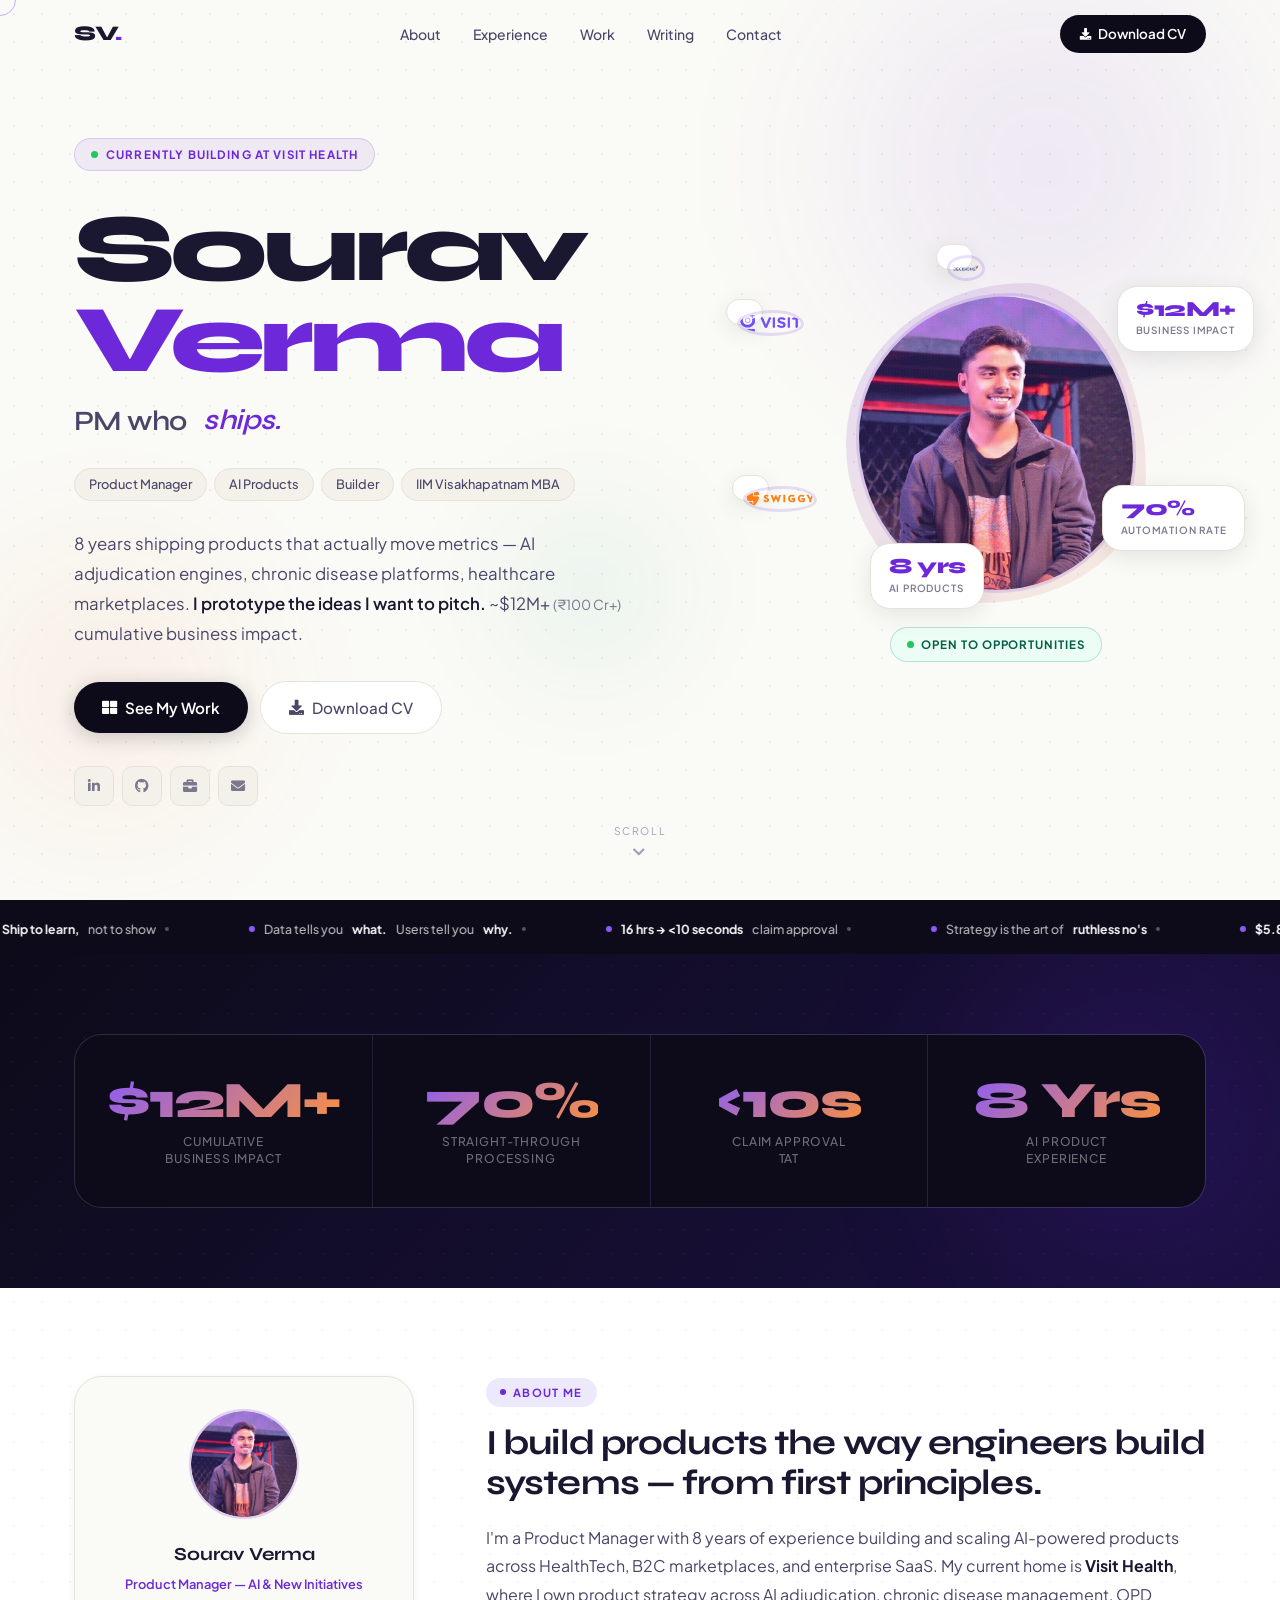
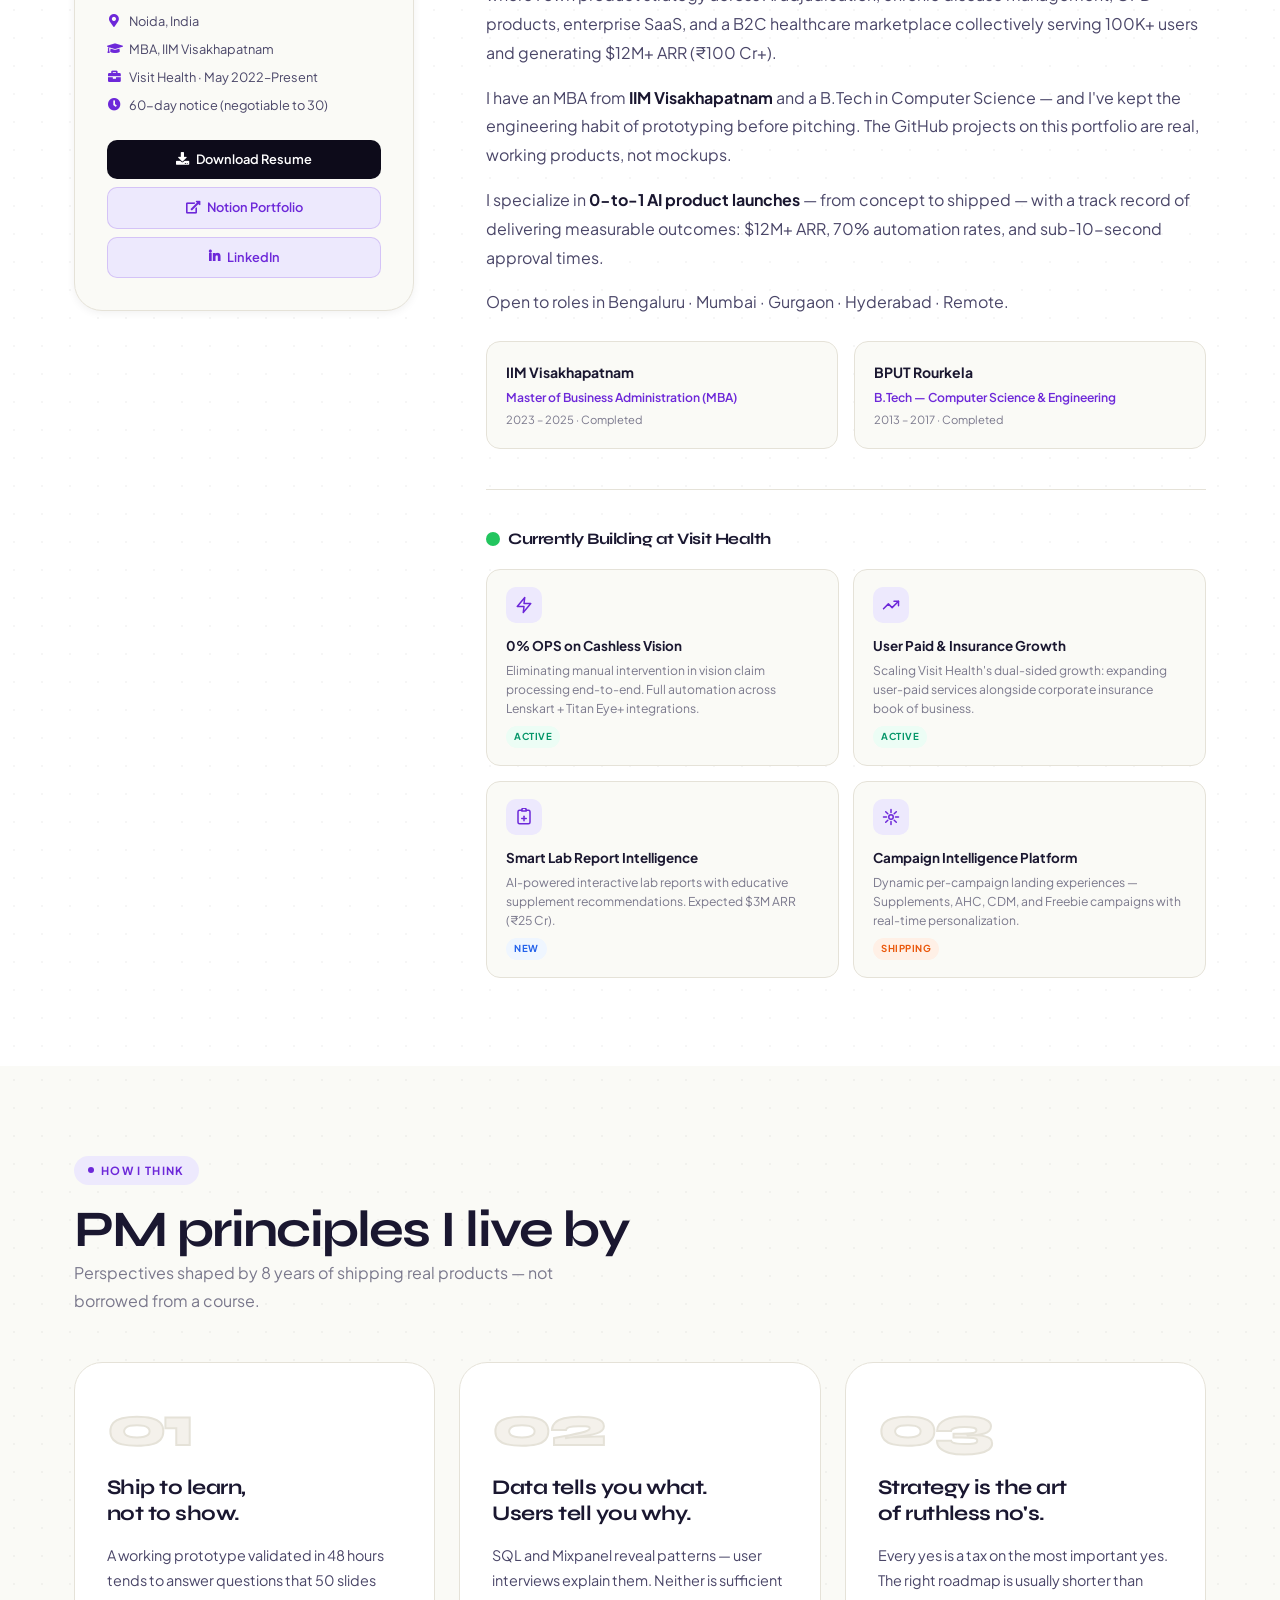
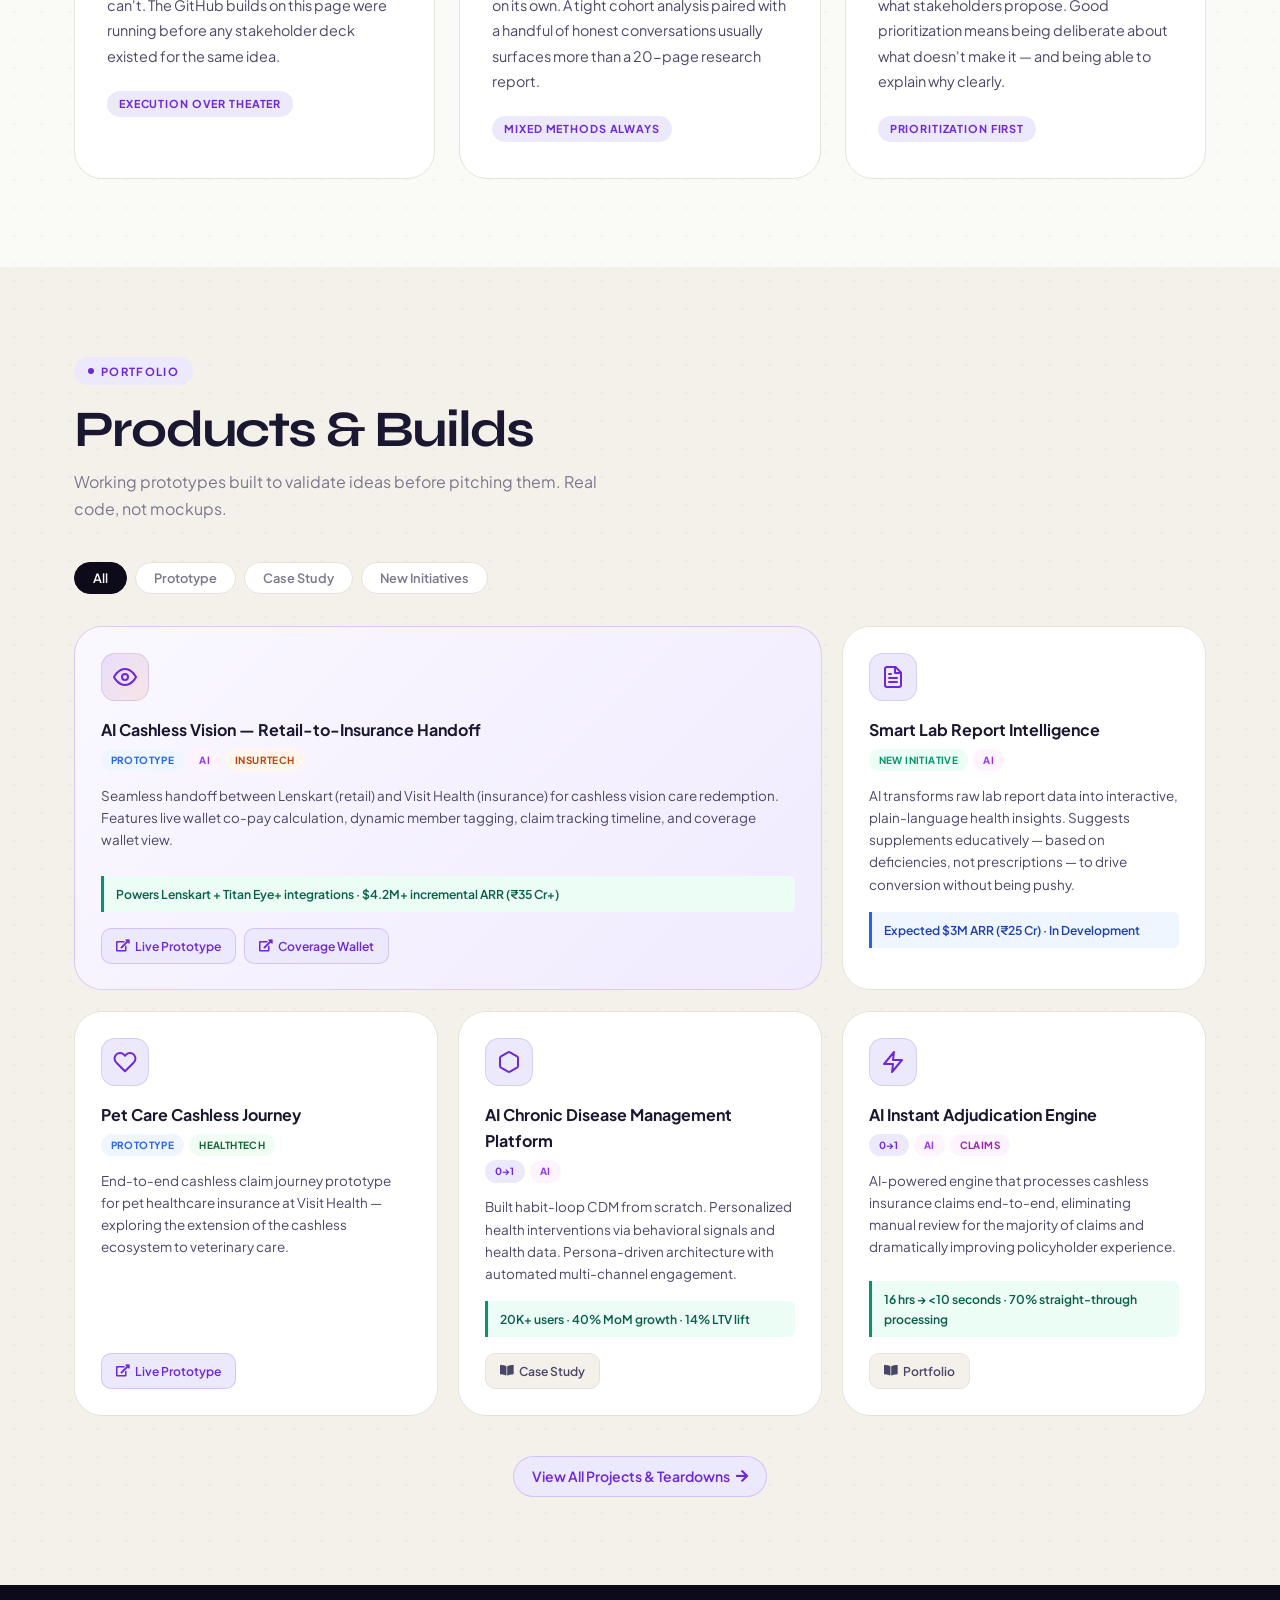
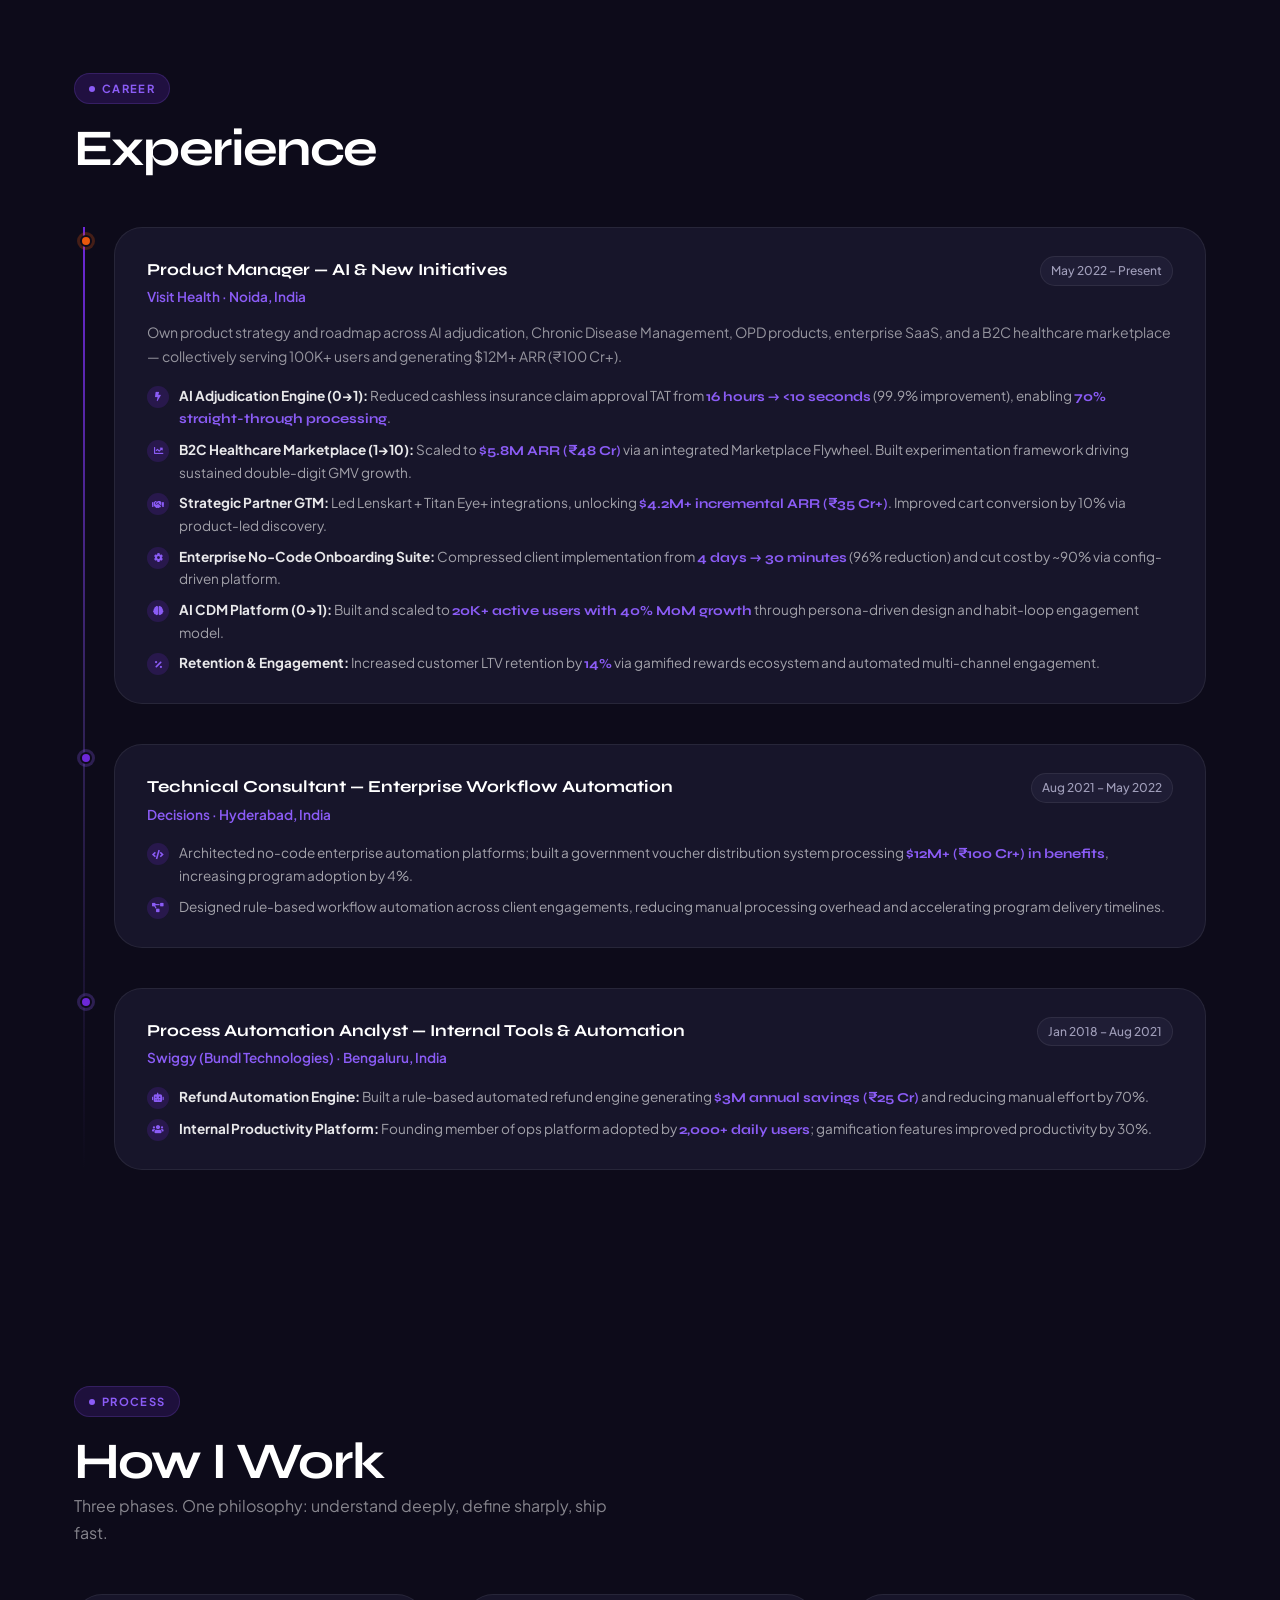
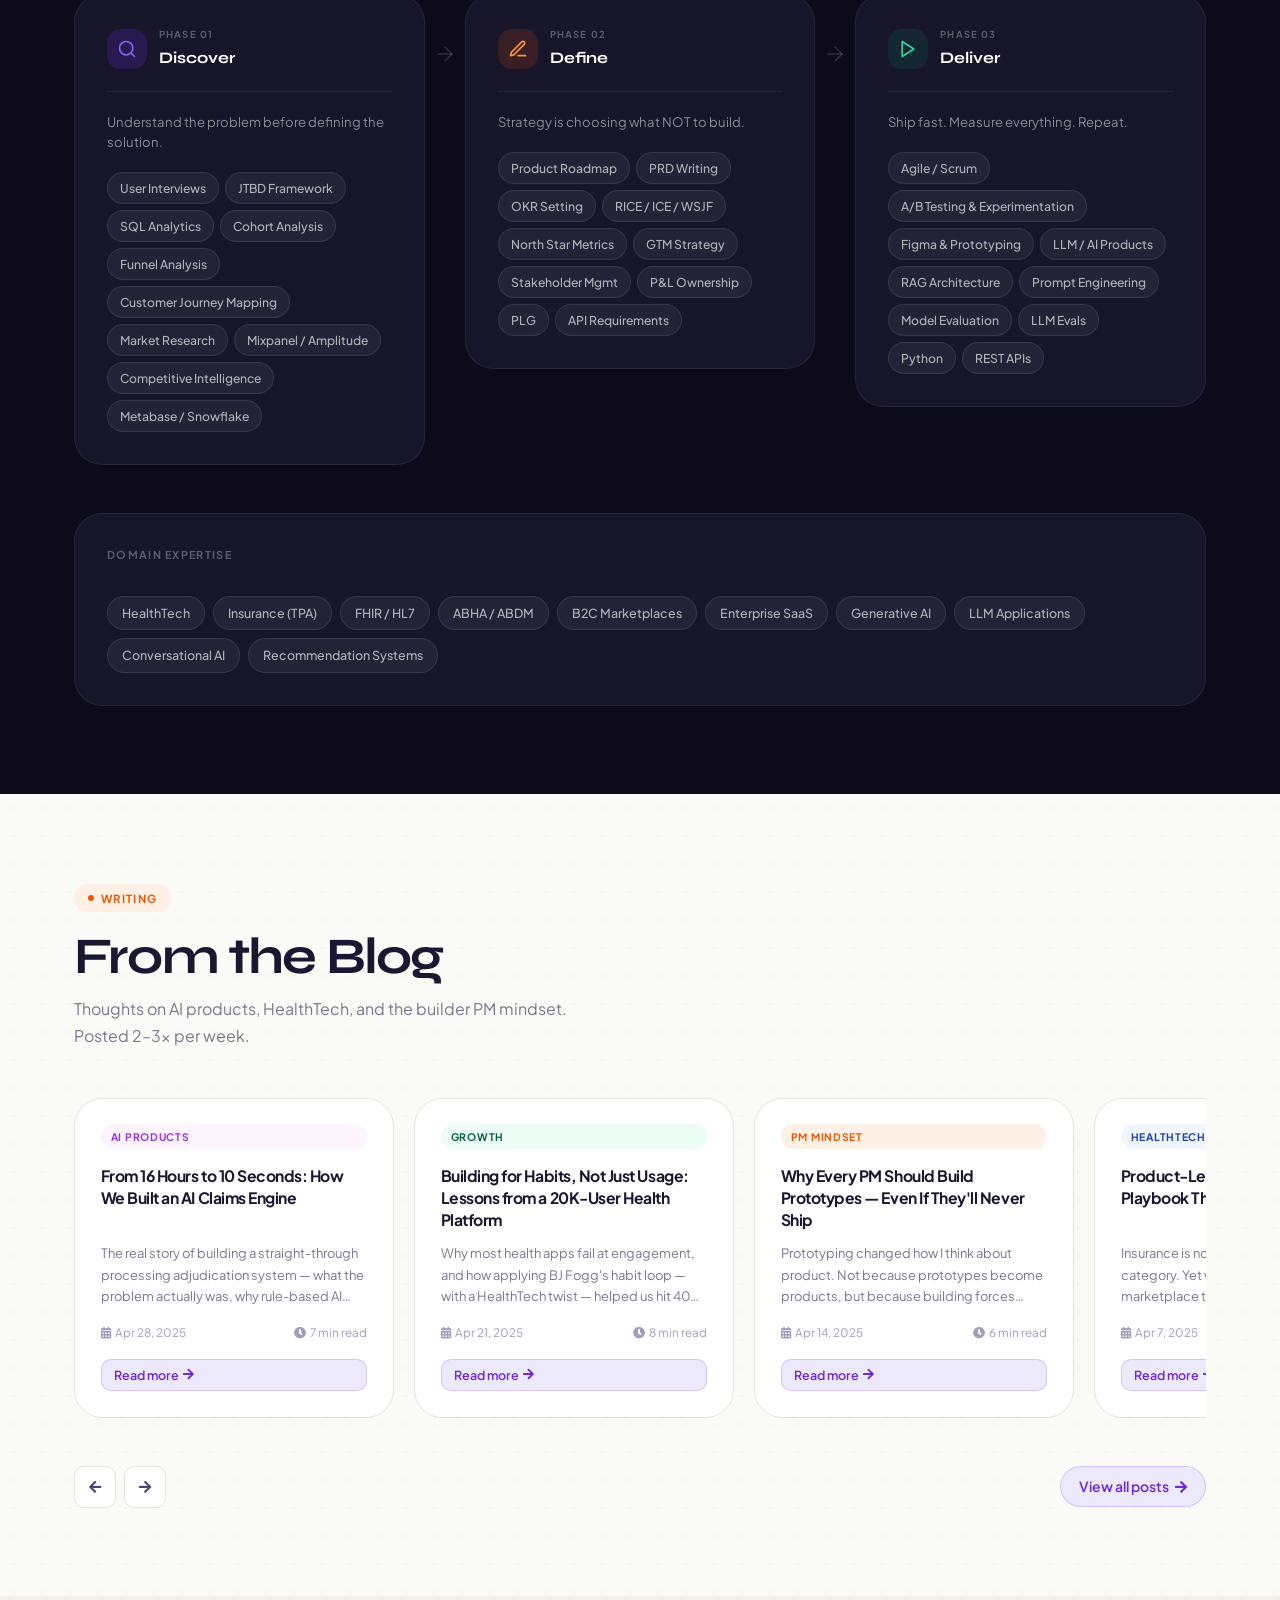
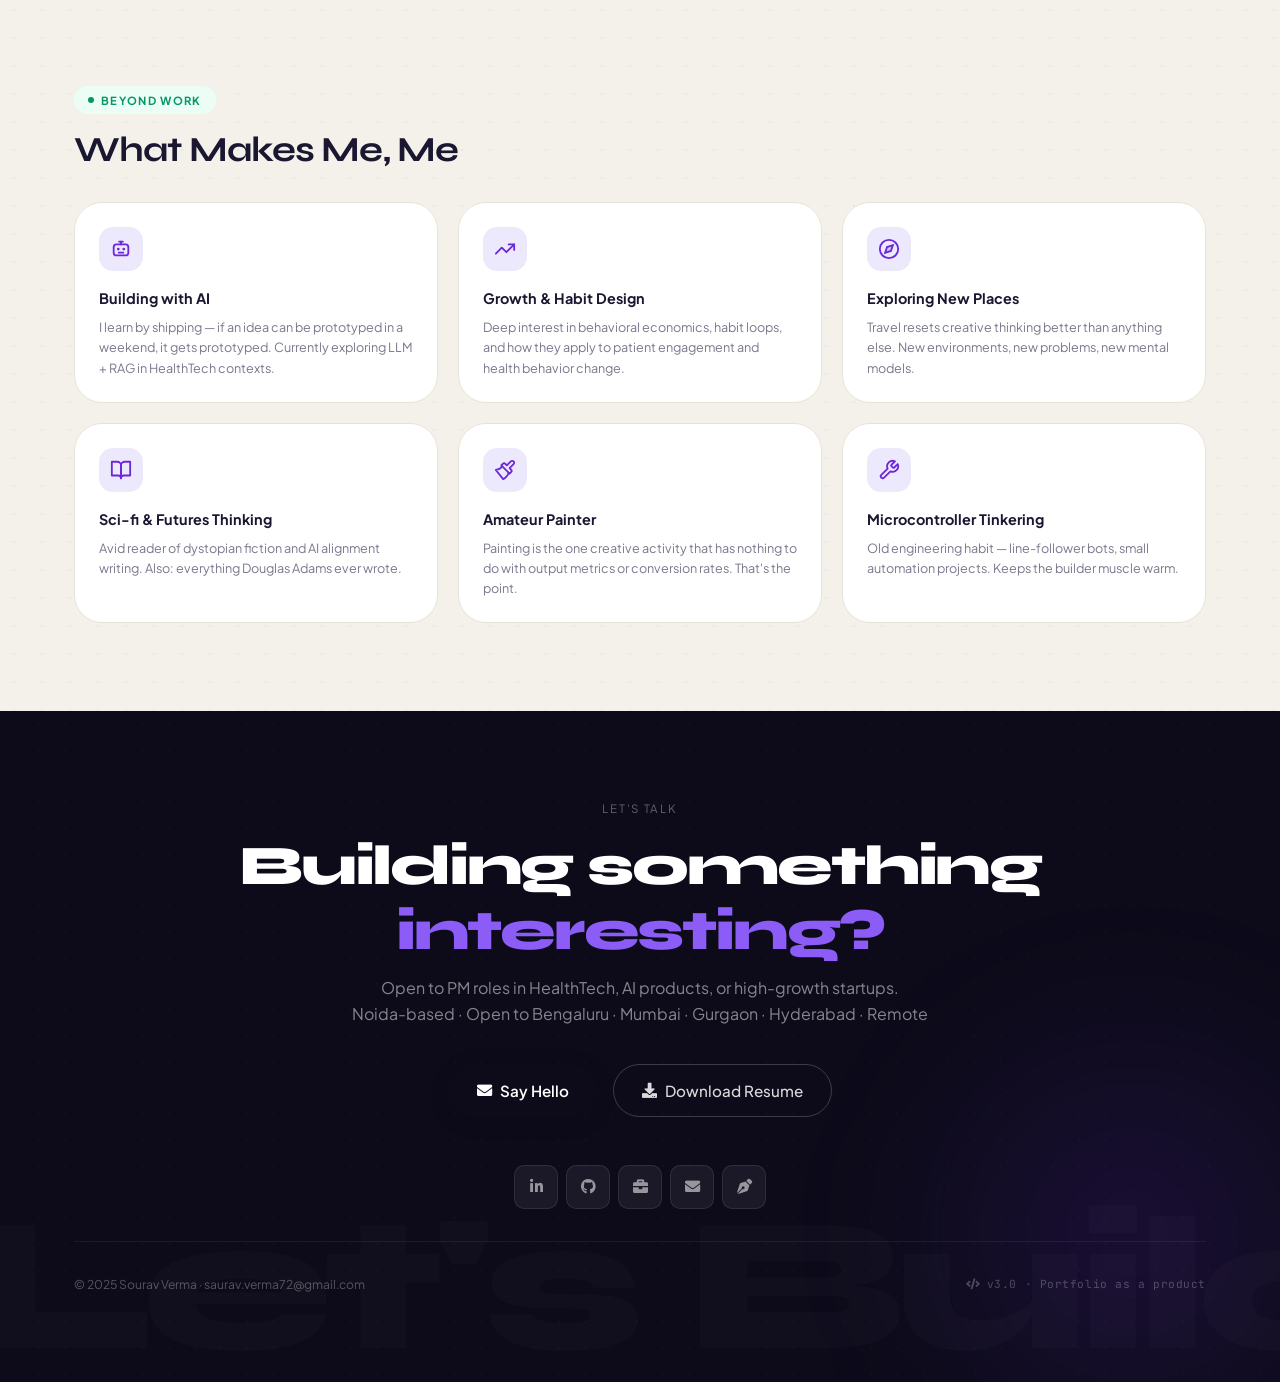
==== commit ae380297: "UI Fixes" ====
--- a/index.html
+++ b/index.html
@@ -12,6 +12,11 @@
   <link href="https://fonts.googleapis.com/css2?family=Syne:wght@600;700;800&family=Plus+Jakarta+Sans:wght@400;500;600;700;800&family=JetBrains+Mono:wght@400;500&display=swap" rel="stylesheet">
   <link rel="stylesheet" href="vendor/fontawesome-free/css/all.min.css">
   <link rel="stylesheet" href="css/main.css">
+  <link rel="apple-touch-icon" sizes="180x180" href="img/favicon/apple-touch-icon.png">
+  <link rel="icon" type="image/png" sizes="32x32" href="img/favicon/favicon-32x32.png">
+  <link rel="icon" type="image/png" sizes="16x16" href="img/favicon/favicon-16x16.png">
+  <link rel="manifest" href="img/favicon/site.webmanifest">
+  <link rel="icon" type="image/x-icon" href="img/favicon/favicon.ico">
 </head>
 <body>
 
@@ -34,7 +39,7 @@
       <li><a href="#contact">Contact</a></li>
     </ul>
     <div class="nav-right">
-      <a href="resume.pdf" download class="btn-nav-cta">
+      <a href="resume/Sourav_Verma_Resume_PM.pdf" download class="btn-nav-cta">
         <i class="fas fa-download"></i> Download CV
       </a>
     </div>
@@ -51,7 +56,7 @@
   <a href="#builds">Work</a>
   <a href="#blog">Writing</a>
   <a href="#contact">Contact</a>
-  <a href="resume.pdf" download style="color:var(--c-violet);font-weight:700">
+  <a href="resume/Sourav_Verma_Resume_PM.pdf" download style="color:var(--c-violet);font-weight:700">
     <i class="fas fa-download"></i> Download CV
   </a>
 </div>
@@ -108,7 +113,7 @@
         <a href="#builds" class="btn-primary">
           <i class="fas fa-th-large"></i> See My Work
         </a>
-        <a href="resume.pdf" download class="btn-outline-light">
+        <a href="resume/Sourav_Verma_Resume_PM.pdf" download class="btn-outline-light">
           <i class="fas fa-download"></i> Download CV
         </a>
       </div>
@@ -128,42 +133,6 @@
         </a>
       </div>
 
-      <div class="org-logos-strip hero-el" style="--delay:0.8s">
-        <span class="org-logos-label">Experience at</span>
-        <div class="org-logos-row">
-          <div class="org-logo-item" title="Visit Health">
-            <img src="https://logo.clearbit.com/visithealth.in"
-                 onerror="this.style.display='none';this.nextElementSibling.style.display='flex'"
-                 alt="Visit Health" loading="lazy">
-            <span class="org-logo-fallback vh">VH</span>
-            <span class="org-logo-name">Visit Health</span>
-          </div>
-          <div class="org-logo-divider"></div>
-          <div class="org-logo-item" title="Swiggy">
-            <img src="https://logo.clearbit.com/swiggy.com"
-                 onerror="this.style.display='none';this.nextElementSibling.style.display='flex'"
-                 alt="Swiggy" loading="lazy">
-            <span class="org-logo-fallback sw">SW</span>
-            <span class="org-logo-name">Swiggy</span>
-          </div>
-          <div class="org-logo-divider"></div>
-          <div class="org-logo-item" title="Decisions">
-            <img src="https://logo.clearbit.com/decisions.com"
-                 onerror="this.style.display='none';this.nextElementSibling.style.display='flex'"
-                 alt="Decisions" loading="lazy">
-            <span class="org-logo-fallback dc">DC</span>
-            <span class="org-logo-name">Decisions</span>
-          </div>
-          <div class="org-logo-divider"></div>
-          <div class="org-logo-item" title="IIM Visakhapatnam">
-            <img src="https://logo.clearbit.com/iimv.ac.in"
-                 onerror="this.style.display='none';this.nextElementSibling.style.display='flex'"
-                 alt="IIM Vizag" loading="lazy">
-            <span class="org-logo-fallback iim">IIM</span>
-            <span class="org-logo-name">IIM Vizag</span>
-          </div>
-        </div>
-      </div>
     </div>
 
     <!-- Profile visual -->
@@ -184,6 +153,16 @@
           <div class="hero-float-card">
             <div class="hfc-val">8 yrs</div>
             <div class="hfc-lbl">AI Products</div>
+          </div>
+          <!-- Company logo badges -->
+          <div class="hero-logo-card badge-swiggy">
+            <img src="img/swiggy-logo.svg" alt="Swiggy">
+          </div>
+          <div class="hero-logo-card badge-vh">
+            <img src="img/Visit-health-logo.png" alt="Visit Health">
+          </div>
+          <div class="hero-logo-card badge-decisions">
+            <img src="img/decision-logo.png" alt="Decisions">
           </div>
         </div>
       </div>
@@ -226,6 +205,32 @@
 </div>
 
 <!-- ══════════════════════════════════════════════════
+     STAT CALLOUT — Bento Grid
+══════════════════════════════════════════════════ -->
+<section class="stat-callout" aria-label="Key metrics">
+  <div class="container">
+    <div class="stat-callout-grid">
+      <div class="stat-callout-item animate">
+        <div class="stat-callout-num"><span>$12M+</span></div>
+        <div class="stat-callout-label">Cumulative<br>Business Impact</div>
+      </div>
+      <div class="stat-callout-item animate animate-delay-1">
+        <div class="stat-callout-num"><span>70%</span></div>
+        <div class="stat-callout-label">Straight-Through<br>Processing</div>
+      </div>
+      <div class="stat-callout-item animate animate-delay-2">
+        <div class="stat-callout-num"><span>&lt;10s</span></div>
+        <div class="stat-callout-label">Claim Approval<br>TAT</div>
+      </div>
+      <div class="stat-callout-item animate animate-delay-3">
+        <div class="stat-callout-num"><span>8 Yrs</span></div>
+        <div class="stat-callout-label">AI Product<br>Experience</div>
+      </div>
+    </div>
+  </div>
+</section>
+
+<!-- ══════════════════════════════════════════════════
      ABOUT
 ══════════════════════════════════════════════════ -->
 <section class="about-section section-pad" id="about">
@@ -252,7 +257,7 @@
           </div>
         </div>
         <div class="about-links">
-          <a href="resume.pdf" download class="about-link-btn primary">
+          <a href="resume/Sourav_Verma_Resume_PM.pdf" download class="about-link-btn primary">
             <i class="fas fa-download"></i> Download Resume
           </a>
           <a href="https://sourav-verma-product.notion.site/Portfolio-268cdbd8fce080348220feef68b57311" target="_blank" rel="noopener" class="about-link-btn ghost">
@@ -340,6 +345,161 @@
 </section>
 
 <!-- ══════════════════════════════════════════════════
+     PM PRINCIPLES
+══════════════════════════════════════════════════ -->
+<section class="principles-section section-pad" id="principles">
+  <div class="container">
+    <div class="section-eyebrow animate">How I Think</div>
+    <h2 class="display-lg animate animate-delay-1">PM principles I live by</h2>
+    <p class="section-sub animate animate-delay-2">Perspectives shaped by 8 years of shipping real products — not borrowed from a course.</p>
+
+    <div class="principles-grid">
+      <div class="principle-card animate animate-delay-1">
+        <div class="principle-num">01</div>
+        <h3>Ship to learn,<br>not to show.</h3>
+        <p>A working prototype validated in 48 hours tends to answer questions that 50 slides can't. The GitHub builds on this page were running before any stakeholder deck existed for the same idea.</p>
+        <div class="principle-tag">Execution over Theater</div>
+      </div>
+      <div class="principle-card animate animate-delay-2">
+        <div class="principle-num">02</div>
+        <h3>Data tells you what.<br>Users tell you why.</h3>
+        <p>SQL and Mixpanel reveal patterns — user interviews explain them. Neither is sufficient on its own. A tight cohort analysis paired with a handful of honest conversations usually surfaces more than a 20-page research report.</p>
+        <div class="principle-tag">Mixed Methods Always</div>
+      </div>
+      <div class="principle-card animate animate-delay-3">
+        <div class="principle-num">03</div>
+        <h3>Strategy is the art<br>of ruthless no's.</h3>
+        <p>Every yes is a tax on the most important yes. The right roadmap is usually shorter than what stakeholders propose. Good prioritization means being deliberate about what doesn't make it — and being able to explain why clearly.</p>
+        <div class="principle-tag">Prioritization First</div>
+      </div>
+    </div>
+  </div>
+</section>
+
+<!-- ══════════════════════════════════════════════════
+     PRODUCTS & BUILDS
+══════════════════════════════════════════════════ -->
+<section class="builds-section section-pad" id="builds">
+  <div class="container">
+    <div class="section-eyebrow animate">Portfolio</div>
+    <h2 class="display-lg animate animate-delay-1" style="margin-bottom:0.5rem">Products &amp; Builds</h2>
+    <p class="section-sub animate animate-delay-2">
+      Working prototypes built to validate ideas before pitching them. Real code, not mockups.
+    </p>
+    <div class="filter-tabs animate animate-delay-2">
+      <button class="filter-tab active" data-filter="all">All</button>
+      <button class="filter-tab" data-filter="prototype">Prototype</button>
+      <button class="filter-tab" data-filter="case">Case Study</button>
+      <button class="filter-tab" data-filter="new">New Initiatives</button>
+    </div>
+
+    <div class="builds-grid">
+
+      <!-- Cashless Vision -->
+      <div class="build-card featured animate animate-delay-1" data-tags="prototype" data-featured="true">
+        <div class="build-card-emoji">
+          <svg viewBox="0 0 24 24" fill="none" stroke="currentColor" stroke-width="2" stroke-linecap="round" stroke-linejoin="round" aria-hidden="true" width="24" height="24"><path d="M1 12s4-8 11-8 11 8 11 8-4 8-11 8-11-8-11-8z"/><circle cx="12" cy="12" r="3"/></svg>
+        </div>
+        <div class="build-card-title">AI Cashless Vision — Retail-to-Insurance Handoff</div>
+        <div class="build-tags">
+          <span class="build-tag tag-proto">Prototype</span>
+          <span class="build-tag tag-ai">AI</span>
+          <span class="build-tag" style="background:#fff7ed;color:#c2410c">InsurTech</span>
+        </div>
+        <p class="build-desc">Seamless handoff between Lenskart (retail) and Visit Health (insurance) for cashless vision care redemption. Features live wallet co-pay calculation, dynamic member tagging, claim tracking timeline, and coverage wallet view.</p>
+        <div class="build-outcome">Powers Lenskart + Titan Eye+ integrations · $4.2M+ incremental ARR (₹35 Cr+)</div>
+        <div class="build-links">
+          <a href="https://sourav-verma.github.io/cashless-vision-prototype-v2/" target="_blank" rel="noopener" class="build-link live">
+            <i class="fas fa-external-link-alt"></i> Live Prototype
+          </a>
+          <a href="https://sourav-verma.github.io/cashless-vision-coverage/" target="_blank" rel="noopener" class="build-link live">
+            <i class="fas fa-external-link-alt"></i> Coverage Wallet
+          </a>
+        </div>
+      </div>
+
+      <!-- Smart Lab Report -->
+      <div class="build-card animate animate-delay-2" data-tags="new ai">
+        <div class="build-card-emoji">
+          <svg viewBox="0 0 24 24" fill="none" stroke="currentColor" stroke-width="2" stroke-linecap="round" stroke-linejoin="round" aria-hidden="true" width="24" height="24"><path d="M14.5 2H6a2 2 0 0 0-2 2v16a2 2 0 0 0 2 2h12a2 2 0 0 0 2-2V7.5L14.5 2z"/><polyline points="14 2 14 8 20 8"/><line x1="16" y1="13" x2="8" y2="13"/><line x1="16" y1="17" x2="8" y2="17"/><line x1="10" y1="9" x2="8" y2="9"/></svg>
+        </div>
+        <div class="build-card-title">Smart Lab Report Intelligence</div>
+        <div class="build-tags">
+          <span class="build-tag tag-new">New Initiative</span>
+          <span class="build-tag tag-ai">AI</span>
+        </div>
+        <p class="build-desc">AI transforms raw lab report data into interactive, plain-language health insights. Suggests supplements educatively — based on deficiencies, not prescriptions — to drive conversion without being pushy.</p>
+        <div class="build-outcome expected">Expected $3M ARR (₹25 Cr) · In Development</div>
+      </div>
+
+      <!-- Pet Care -->
+      <div class="build-card animate animate-delay-3" data-tags="prototype">
+        <div class="build-card-emoji">
+          <svg viewBox="0 0 24 24" fill="none" stroke="currentColor" stroke-width="2" stroke-linecap="round" stroke-linejoin="round" aria-hidden="true" width="24" height="24"><path d="M20.84 4.61a5.5 5.5 0 0 0-7.78 0L12 5.67l-1.06-1.06a5.5 5.5 0 0 0-7.78 7.78l1.06 1.06L12 21.23l7.78-7.78 1.06-1.06a5.5 5.5 0 0 0 0-7.78z"/></svg>
+        </div>
+        <div class="build-card-title">Pet Care Cashless Journey</div>
+        <div class="build-tags">
+          <span class="build-tag tag-proto">Prototype</span>
+          <span class="build-tag tag-new" style="background:#f0fdf4;color:#166534">HealthTech</span>
+        </div>
+        <p class="build-desc">End-to-end cashless claim journey prototype for pet healthcare insurance at Visit Health — exploring the extension of the cashless ecosystem to veterinary care.</p>
+        <div class="build-links">
+          <a href="https://sourav-verma.github.io/cashless-pet-care/" target="_blank" rel="noopener" class="build-link live">
+            <i class="fas fa-external-link-alt"></i> Live Prototype
+          </a>
+        </div>
+      </div>
+
+      <!-- AI CDM -->
+      <div class="build-card animate animate-delay-1" data-tags="case ai">
+        <div class="build-card-emoji">
+          <svg viewBox="0 0 24 24" fill="none" stroke="currentColor" stroke-width="2" stroke-linecap="round" stroke-linejoin="round" aria-hidden="true" width="24" height="24"><path d="M21 16V8a2 2 0 0 0-1-1.73l-7-4a2 2 0 0 0-2 0l-7 4A2 2 0 0 0 3 8v8a2 2 0 0 0 1 1.73l7 4a2 2 0 0 0 2 0l7-4A2 2 0 0 0 21 16z"/></svg>
+        </div>
+        <div class="build-card-title">AI Chronic Disease Management Platform</div>
+        <div class="build-tags">
+          <span class="build-tag tag-case">0→1</span>
+          <span class="build-tag tag-ai">AI</span>
+        </div>
+        <p class="build-desc">Built habit-loop CDM from scratch. Personalized health interventions via behavioral signals and health data. Persona-driven architecture with automated multi-channel engagement.</p>
+        <div class="build-outcome">20K+ users · 40% MoM growth · 14% LTV lift</div>
+        <div class="build-links">
+          <a href="https://sourav-verma-product.notion.site/Condition-Management-Program-268cdbd8fce0819895c3d425c9c0c8b4" target="_blank" rel="noopener" class="build-link notion">
+            <i class="fas fa-book-open"></i> Case Study
+          </a>
+        </div>
+      </div>
+
+      <!-- AI Adjudication -->
+      <div class="build-card animate animate-delay-2" data-tags="case ai">
+        <div class="build-card-emoji">
+          <svg viewBox="0 0 24 24" fill="none" stroke="currentColor" stroke-width="2" stroke-linecap="round" stroke-linejoin="round" aria-hidden="true" width="24" height="24"><polygon points="13 2 3 14 12 14 11 22 21 10 12 10 13 2"/></svg>
+        </div>
+        <div class="build-card-title">AI Instant Adjudication Engine</div>
+        <div class="build-tags">
+          <span class="build-tag tag-case">0→1</span>
+          <span class="build-tag tag-ai">AI</span>
+          <span class="build-tag tag-proto" style="background:#fdf4ff;color:#a21caf">Claims</span>
+        </div>
+        <p class="build-desc">AI-powered engine that processes cashless insurance claims end-to-end, eliminating manual review for the majority of claims and dramatically improving policyholder experience.</p>
+        <div class="build-outcome">16 hrs → &lt;10 seconds · 70% straight-through processing</div>
+        <div class="build-links">
+          <a href="https://sourav-verma-product.notion.site/Portfolio-268cdbd8fce080348220feef68b57311" target="_blank" rel="noopener" class="build-link notion">
+            <i class="fas fa-book-open"></i> Portfolio
+          </a>
+        </div>
+      </div>
+
+    </div>
+
+    <div style="text-align:center;margin-top:2.5rem">
+      <a href="projects.html" class="view-all-link animate">
+        View All Projects &amp; Teardowns <i class="fas fa-arrow-right"></i>
+      </a>
+    </div>
+  </div>
+</section>
+
+<!-- ══════════════════════════════════════════════════
      EXPERIENCE
 ══════════════════════════════════════════════════ -->
 <section class="exp-section section-pad" id="experience">
@@ -455,187 +615,6 @@
 </section>
 
 <!-- ══════════════════════════════════════════════════
-     STAT CALLOUT — Bento Grid
-══════════════════════════════════════════════════ -->
-<section class="stat-callout" aria-label="Key metrics">
-  <div class="container">
-    <div class="stat-callout-grid">
-      <div class="stat-callout-item animate">
-        <div class="stat-callout-num"><span>$12M+</span></div>
-        <div class="stat-callout-label">Cumulative<br>Business Impact</div>
-      </div>
-      <div class="stat-callout-item animate animate-delay-1">
-        <div class="stat-callout-num"><span>70%</span></div>
-        <div class="stat-callout-label">Straight-Through<br>Processing</div>
-      </div>
-      <div class="stat-callout-item animate animate-delay-2">
-        <div class="stat-callout-num"><span>&lt;10s</span></div>
-        <div class="stat-callout-label">Claim Approval<br>TAT</div>
-      </div>
-      <div class="stat-callout-item animate animate-delay-3">
-        <div class="stat-callout-num"><span>8 Yrs</span></div>
-        <div class="stat-callout-label">AI Product<br>Experience</div>
-      </div>
-    </div>
-  </div>
-</section>
-
-<!-- ══════════════════════════════════════════════════
-     PM PRINCIPLES
-══════════════════════════════════════════════════ -->
-<section class="principles-section section-pad" id="principles">
-  <div class="container">
-    <div class="section-eyebrow animate">How I Think</div>
-    <h2 class="display-lg animate animate-delay-1">PM principles I live by</h2>
-    <p class="section-sub animate animate-delay-2">Not frameworks I learned in a course. Convictions earned from shipping.</p>
-
-    <div class="principles-grid">
-      <div class="principle-card animate animate-delay-1">
-        <div class="principle-num">01</div>
-        <h3>Ship to learn,<br>not to show.</h3>
-        <p>A working prototype validated in 48 hours beats a 50-slide deck every time. I build to learn, not to impress. The GitHub builds on this page exist before any stakeholder deck did.</p>
-        <div class="principle-tag">Execution over Theater</div>
-      </div>
-      <div class="principle-card animate animate-delay-2">
-        <div class="principle-num">02</div>
-        <h3>Data tells you what.<br>Users tell you why.</h3>
-        <p>SQL and Mixpanel give you patterns — interviews give you meaning. I never ship a feature based on one without the other. Cohort data + 5 user sessions beats a 20-page research report.</p>
-        <div class="principle-tag">Mixed Methods Always</div>
-      </div>
-      <div class="principle-card animate animate-delay-3">
-        <div class="principle-num">03</div>
-        <h3>Strategy is the art<br>of ruthless no's.</h3>
-        <p>Every "yes" is a tax on your best "yes." The roadmap that's right is usually half as long as what stakeholders want. I say no more than I say yes — and I keep receipts on why.</p>
-        <div class="principle-tag">Prioritization First</div>
-      </div>
-    </div>
-  </div>
-</section>
-
-<!-- ══════════════════════════════════════════════════
-     PRODUCTS & BUILDS
-══════════════════════════════════════════════════ -->
-<section class="builds-section section-pad" id="builds">
-  <div class="container">
-    <div class="section-eyebrow animate">Portfolio</div>
-    <h2 class="display-lg animate animate-delay-1" style="margin-bottom:0.5rem">Products &amp; Builds</h2>
-    <p class="section-sub animate animate-delay-2">
-      I prototype ideas I want to ship. These are working builds — not slide decks.
-    </p>
-    <div class="filter-tabs animate animate-delay-2">
-      <button class="filter-tab active" data-filter="all">All</button>
-      <button class="filter-tab" data-filter="prototype">Prototype</button>
-      <button class="filter-tab" data-filter="case">Case Study</button>
-      <button class="filter-tab" data-filter="new">New Initiatives</button>
-    </div>
-
-    <div class="builds-grid">
-
-      <!-- Cashless Vision -->
-      <div class="build-card featured animate animate-delay-1" data-tags="prototype" data-featured="true">
-        <div class="build-card-emoji">
-          <svg viewBox="0 0 24 24" fill="none" stroke="currentColor" stroke-width="2" stroke-linecap="round" stroke-linejoin="round" aria-hidden="true" width="24" height="24"><path d="M1 12s4-8 11-8 11 8 11 8-4 8-11 8-11-8-11-8z"/><circle cx="12" cy="12" r="3"/></svg>
-        </div>
-        <div class="build-card-title">AI Cashless Vision — Retail-to-Insurance Handoff</div>
-        <div class="build-tags">
-          <span class="build-tag tag-proto">Prototype</span>
-          <span class="build-tag tag-ai">AI</span>
-          <span class="build-tag" style="background:#fff7ed;color:#c2410c">InsurTech</span>
-        </div>
-        <p class="build-desc">Seamless handoff between Lenskart (retail) and Visit Health (insurance) for cashless vision care redemption. Features live wallet co-pay calculation, dynamic member tagging, claim tracking timeline, and coverage wallet view.</p>
-        <div class="build-outcome">Powers Lenskart + Titan Eye+ integrations · $4.2M+ incremental ARR (₹35 Cr+)</div>
-        <div class="build-links">
-          <a href="https://sourav-verma.github.io/cashless-vision-prototype-v2/" target="_blank" rel="noopener" class="build-link live">
-            <i class="fas fa-external-link-alt"></i> Live Prototype
-          </a>
-          <a href="https://sourav-verma.github.io/cashless-vision-coverage/" target="_blank" rel="noopener" class="build-link live">
-            <i class="fas fa-external-link-alt"></i> Coverage Wallet
-          </a>
-        </div>
-      </div>
-
-      <!-- Smart Lab Report -->
-      <div class="build-card animate animate-delay-2" data-tags="new ai">
-        <div class="build-card-emoji">
-          <svg viewBox="0 0 24 24" fill="none" stroke="currentColor" stroke-width="2" stroke-linecap="round" stroke-linejoin="round" aria-hidden="true" width="24" height="24"><path d="M14.5 2H6a2 2 0 0 0-2 2v16a2 2 0 0 0 2 2h12a2 2 0 0 0 2-2V7.5L14.5 2z"/><polyline points="14 2 14 8 20 8"/><line x1="16" y1="13" x2="8" y2="13"/><line x1="16" y1="17" x2="8" y2="17"/><line x1="10" y1="9" x2="8" y2="9"/></svg>
-        </div>
-        <div class="build-card-title">Smart Lab Report Intelligence</div>
-        <div class="build-tags">
-          <span class="build-tag tag-new">New Initiative</span>
-          <span class="build-tag tag-ai">AI</span>
-        </div>
-        <p class="build-desc">AI transforms raw lab report data into interactive, plain-language health insights. Suggests supplements educatively — based on deficiencies, not prescriptions — to drive conversion without being pushy.</p>
-        <div class="build-outcome expected">Expected $3M ARR (₹25 Cr) · In Development</div>
-      </div>
-
-      <!-- Pet Care -->
-      <div class="build-card animate animate-delay-3" data-tags="prototype">
-        <div class="build-card-emoji">
-          <svg viewBox="0 0 24 24" fill="none" stroke="currentColor" stroke-width="2" stroke-linecap="round" stroke-linejoin="round" aria-hidden="true" width="24" height="24"><path d="M20.84 4.61a5.5 5.5 0 0 0-7.78 0L12 5.67l-1.06-1.06a5.5 5.5 0 0 0-7.78 7.78l1.06 1.06L12 21.23l7.78-7.78 1.06-1.06a5.5 5.5 0 0 0 0-7.78z"/></svg>
-        </div>
-        <div class="build-card-title">Pet Care Cashless Journey</div>
-        <div class="build-tags">
-          <span class="build-tag tag-proto">Prototype</span>
-          <span class="build-tag tag-new" style="background:#f0fdf4;color:#166534">HealthTech</span>
-        </div>
-        <p class="build-desc">End-to-end cashless claim journey prototype for pet healthcare insurance at Visit Health — exploring the extension of the cashless ecosystem to veterinary care.</p>
-        <div class="build-links">
-          <a href="https://sourav-verma.github.io/cashless-pet-care/" target="_blank" rel="noopener" class="build-link live">
-            <i class="fas fa-external-link-alt"></i> Live Prototype
-          </a>
-        </div>
-      </div>
-
-      <!-- AI CDM -->
-      <div class="build-card animate animate-delay-1" data-tags="case ai">
-        <div class="build-card-emoji">
-          <svg viewBox="0 0 24 24" fill="none" stroke="currentColor" stroke-width="2" stroke-linecap="round" stroke-linejoin="round" aria-hidden="true" width="24" height="24"><path d="M21 16V8a2 2 0 0 0-1-1.73l-7-4a2 2 0 0 0-2 0l-7 4A2 2 0 0 0 3 8v8a2 2 0 0 0 1 1.73l7 4a2 2 0 0 0 2 0l7-4A2 2 0 0 0 21 16z"/></svg>
-        </div>
-        <div class="build-card-title">AI Chronic Disease Management Platform</div>
-        <div class="build-tags">
-          <span class="build-tag tag-case">0→1</span>
-          <span class="build-tag tag-ai">AI</span>
-        </div>
-        <p class="build-desc">Built habit-loop CDM from scratch. Personalized health interventions via behavioral signals and health data. Persona-driven architecture with automated multi-channel engagement.</p>
-        <div class="build-outcome">20K+ users · 40% MoM growth · 14% LTV lift</div>
-        <div class="build-links">
-          <a href="https://sourav-verma-product.notion.site/Condition-Management-Program-268cdbd8fce0819895c3d425c9c0c8b4" target="_blank" rel="noopener" class="build-link notion">
-            <i class="fas fa-book-open"></i> Case Study
-          </a>
-        </div>
-      </div>
-
-      <!-- AI Adjudication -->
-      <div class="build-card animate animate-delay-2" data-tags="case ai">
-        <div class="build-card-emoji">
-          <svg viewBox="0 0 24 24" fill="none" stroke="currentColor" stroke-width="2" stroke-linecap="round" stroke-linejoin="round" aria-hidden="true" width="24" height="24"><polygon points="13 2 3 14 12 14 11 22 21 10 12 10 13 2"/></svg>
-        </div>
-        <div class="build-card-title">AI Instant Adjudication Engine</div>
-        <div class="build-tags">
-          <span class="build-tag tag-case">0→1</span>
-          <span class="build-tag tag-ai">AI</span>
-          <span class="build-tag tag-proto" style="background:#fdf4ff;color:#a21caf">Claims</span>
-        </div>
-        <p class="build-desc">AI-powered engine that processes cashless insurance claims end-to-end, eliminating manual review for the majority of claims and dramatically improving policyholder experience.</p>
-        <div class="build-outcome">16 hrs → &lt;10 seconds · 70% straight-through processing</div>
-        <div class="build-links">
-          <a href="https://sourav-verma-product.notion.site/Portfolio-268cdbd8fce080348220feef68b57311" target="_blank" rel="noopener" class="build-link notion">
-            <i class="fas fa-book-open"></i> Portfolio
-          </a>
-        </div>
-      </div>
-
-    </div>
-
-    <div style="text-align:center;margin-top:2.5rem">
-      <a href="projects.html" class="view-all-link animate">
-        View All Projects &amp; Teardowns <i class="fas fa-arrow-right"></i>
-      </a>
-    </div>
-  </div>
-</section>
-
-<!-- ══════════════════════════════════════════════════
      HOW I WORK (Skills)
 ══════════════════════════════════════════════════ -->
 <section class="skills-section section-pad" id="skills">
@@ -661,13 +640,15 @@
         <h3>Understand the problem before defining the solution.</h3>
         <div class="hiw-skills">
           <span class="hiw-skill-tag">User Interviews</span>
+          <span class="hiw-skill-tag">JTBD Framework</span>
           <span class="hiw-skill-tag">SQL Analytics</span>
           <span class="hiw-skill-tag">Cohort Analysis</span>
           <span class="hiw-skill-tag">Funnel Analysis</span>
+          <span class="hiw-skill-tag">Customer Journey Mapping</span>
           <span class="hiw-skill-tag">Market Research</span>
           <span class="hiw-skill-tag">Mixpanel / Amplitude</span>
-          <span class="hiw-skill-tag">Customer Insights</span>
-          <span class="hiw-skill-tag">Snowflake</span>
+          <span class="hiw-skill-tag">Competitive Intelligence</span>
+          <span class="hiw-skill-tag">Metabase / Snowflake</span>
         </div>
       </div>
 
@@ -691,11 +672,13 @@
           <span class="hiw-skill-tag">Product Roadmap</span>
           <span class="hiw-skill-tag">PRD Writing</span>
           <span class="hiw-skill-tag">OKR Setting</span>
-          <span class="hiw-skill-tag">RICE / ICE</span>
+          <span class="hiw-skill-tag">RICE / ICE / WSJF</span>
+          <span class="hiw-skill-tag">North Star Metrics</span>
           <span class="hiw-skill-tag">GTM Strategy</span>
           <span class="hiw-skill-tag">Stakeholder Mgmt</span>
           <span class="hiw-skill-tag">P&amp;L Ownership</span>
           <span class="hiw-skill-tag">PLG</span>
+          <span class="hiw-skill-tag">API Requirements</span>
         </div>
       </div>
 
@@ -717,13 +700,15 @@
         <h3>Ship fast. Measure everything. Repeat.</h3>
         <div class="hiw-skills">
           <span class="hiw-skill-tag">Agile / Scrum</span>
-          <span class="hiw-skill-tag">A/B Testing</span>
-          <span class="hiw-skill-tag">Product Launch</span>
+          <span class="hiw-skill-tag">A/B Testing &amp; Experimentation</span>
+          <span class="hiw-skill-tag">Figma &amp; Prototyping</span>
           <span class="hiw-skill-tag">LLM / AI Products</span>
           <span class="hiw-skill-tag">RAG Architecture</span>
           <span class="hiw-skill-tag">Prompt Engineering</span>
+          <span class="hiw-skill-tag">Model Evaluation</span>
+          <span class="hiw-skill-tag">LLM Evals</span>
           <span class="hiw-skill-tag">Python</span>
-          <span class="hiw-skill-tag">REST APIs / Figma</span>
+          <span class="hiw-skill-tag">REST APIs</span>
         </div>
       </div>
     </div>
@@ -740,6 +725,8 @@
         <span class="domain-tag">Enterprise SaaS</span>
         <span class="domain-tag">Generative AI</span>
         <span class="domain-tag">LLM Applications</span>
+        <span class="domain-tag">Conversational AI</span>
+        <span class="domain-tag">Recommendation Systems</span>
       </div>
     </div>
   </div>
@@ -911,7 +898,7 @@
         <a href="mailto:saurav.verma72@gmail.com" class="btn-primary">
           <i class="fas fa-envelope"></i> Say Hello
         </a>
-        <a href="resume.pdf" download class="btn-outline-dark">
+        <a href="resume/Sourav_Verma_Resume_PM.pdf" download class="btn-outline-dark">
           <i class="fas fa-download"></i> Download Resume
         </a>
       </div>
--- a/css/main.css
+++ b/css/main.css
@@ -656,30 +656,25 @@
   padding: 0.75rem 1.1rem;
   box-shadow: var(--sh-m);
   white-space: nowrap;
-  animation: float-drift 5s ease-in-out infinite;
-}
-.hero-float-card:nth-child(1) {
-  top: 5%; right: -8%;
-  transform: rotate(5deg);
-  animation-delay: 0s;
-}
-.hero-float-card:nth-child(2) {
-  bottom: 22%; right: -12%;
-  transform: rotate(-4deg);
-  animation-delay: -2.5s;
-}
-.hero-float-card:nth-child(3) {
-  bottom: 5%; left: -5%;
-  transform: rotate(3deg);
-  animation-delay: -1.5s;
-}
+}
+/* Clock-face spread: KPI cards on right side, logo badges on left + top */
+.hero-float-card:nth-child(1) { top:  1%; right: -36%; --rot:  4deg; animation: float-sway   5.5s ease-in-out infinite  0s;    }
+.hero-float-card:nth-child(2) { bottom: 16%; right: -33%; --rot: -3deg; animation: float-drift  4.8s ease-in-out infinite -1.8s; }
+.hero-float-card:nth-child(3) { bottom: -2%; left:  8%;   --rot:  2deg; animation: float-wander 6.2s ease-in-out infinite -3.5s; }
+
 @keyframes float-drift {
-  0%,100% { transform: translateY(0) rotate(var(--rot, 5deg)); }
-  50% { transform: translateY(-8px) rotate(var(--rot, 5deg)); }
-}
-.hero-float-card:nth-child(1) { --rot: 5deg; }
-.hero-float-card:nth-child(2) { --rot: -4deg; }
-.hero-float-card:nth-child(3) { --rot: 3deg; }
+  0%,100% { transform: translateY(0)            rotate(var(--rot, 0deg)); }
+  50%      { transform: translateY(-8px)         rotate(var(--rot, 0deg)); }
+}
+@keyframes float-sway {
+  0%,100% { transform: translate(0, 0)           rotate(var(--rot, 0deg)); }
+  50%     { transform: translate(5px, -7px)       rotate(var(--rot, 0deg)); }
+}
+@keyframes float-wander {
+  0%,100% { transform: translate(0, 0)           rotate(var(--rot, 0deg)); }
+  33%     { transform: translate(-4px, -9px)      rotate(var(--rot, 0deg)); }
+  66%     { transform: translate(3px, -5px)       rotate(var(--rot, 0deg)); }
+}
 .hfc-val {
   font-family: var(--f-display);
   font-size: 1.35rem;
@@ -752,6 +747,30 @@
   background: var(--c-border);
   flex-shrink: 0;
 }
+
+/* Logo float cards — standalone, same visual as KPI cards, logo inside instead of text */
+.hero-logo-card {
+  position: absolute;
+  background: var(--c-bg-card);
+  border: 1px solid var(--c-border);
+  border-radius: var(--r-xl);
+  padding: 0.75rem 1.1rem;
+  box-shadow: var(--sh-m);
+  display: flex;
+  align-items: center;
+  justify-content: center;
+  pointer-events: none;
+}
+.hero-logo-card img {
+  height: 26px;
+  width: auto;
+  max-width: 76px;
+  object-fit: contain;
+  display: block;
+}
+.badge-vh        { top:  5%; left: -40%; --rot: -4deg; animation: float-drift  5.2s ease-in-out infinite -0.7s; }
+.badge-swiggy    { top: 60%; left: -38%; --rot:  3deg; animation: float-wander 5.8s ease-in-out infinite -4.2s; }
+.badge-decisions { top: -12%; left: 30%; --rot: -2deg; animation: float-sway   4.5s ease-in-out infinite -2.3s; }
 
 /* Scroll hint */
 .scroll-hint {
@@ -796,10 +815,11 @@
 }
 .marquee-inner {
   display: inline-flex;
-  align-items: center;
-  animation: marquee-run 32s linear infinite;
-}
-@media (prefers-reduced-motion: reduce) { .marquee-inner { animation: none; } }
+  flex-wrap: nowrap;
+  align-items: center;
+  will-change: transform;
+  /* animation driven by JS initMarquee() for cross-browser reliability */
+}
 .marquee-item {
   display: inline-flex;
   align-items: center;
@@ -824,18 +844,25 @@
   border-radius: 50%;
   flex-shrink: 0;
 }
-@keyframes marquee-run {
-  from { transform: translateX(0); }
-  to   { transform: translateX(-50%); }
-}
-
 /* ── 10. ABOUT ── */
-.about-section { background: var(--c-bg-card); }
+.about-section {
+  background: var(--c-bg-card);
+  position: relative;
+}
+.about-section::before {
+  content: '';
+  position: absolute; inset: 0;
+  background-image: radial-gradient(circle, rgba(0,0,0,0.035) 1px, transparent 1px);
+  background-size: 28px 28px;
+  pointer-events: none;
+}
 .about-grid {
   display: grid;
   grid-template-columns: 340px 1fr;
   gap: 4.5rem;
   align-items: start;
+  position: relative;
+  z-index: 1;
 }
 .about-card {
   background: var(--c-bg);
@@ -849,7 +876,7 @@
 }
 .about-photo {
   width: 110px; height: 110px;
-  border-radius: var(--r-xl);
+  border-radius: 50%;
   object-fit: cover;
   margin: 0 auto 1.25rem;
   border: 2.5px solid rgba(109,40,217,0.2);
@@ -904,13 +931,24 @@
   border: 1px solid var(--c-border);
   border-radius: var(--r-l);
   background: var(--c-bg);
-  transition: border-color 0.2s, transform 0.2s, box-shadow 0.2s;
+  position: relative; overflow: hidden;
+  transition: border-color 0.25s, transform 0.25s, box-shadow 0.25s;
+}
+.building-card::before {
+  content: '';
+  position: absolute;
+  top: 0; left: 0; right: 0;
+  height: 2px;
+  background: linear-gradient(90deg, var(--c-violet), var(--c-orange));
+  opacity: 0;
+  transition: opacity 0.25s;
 }
 .building-card:hover {
   border-color: rgba(109,40,217,0.3);
   transform: translateY(-2px);
-  box-shadow: var(--sh-s);
-}
+  box-shadow: var(--sh-m);
+}
+.building-card:hover::before { opacity: 1; }
 .building-card-icon {
   width: 36px; height: 36px;
   background: var(--c-violet-ll);
@@ -1106,7 +1144,18 @@
 }
 
 /* ── 13. PM PRINCIPLES ── */
-.principles-section { background: var(--c-bg); }
+.principles-section {
+  background: var(--c-bg);
+  position: relative;
+}
+.principles-section::before {
+  content: '';
+  position: absolute; inset: 0;
+  background-image: radial-gradient(circle, rgba(0,0,0,0.035) 1px, transparent 1px);
+  background-size: 28px 28px;
+  pointer-events: none;
+}
+.principles-section .container { position: relative; z-index: 1; }
 .principles-grid {
   display: grid;
   grid-template-columns: repeat(3, 1fr);
@@ -1176,8 +1225,18 @@
 }
 
 /* ── 14. PRODUCTS & BUILDS ── */
-.builds-section { background: var(--c-bg-warm); }
-.filter-tabs { display: flex; flex-wrap: wrap; gap: 8px; margin-bottom: 2rem; }
+.builds-section {
+  background: var(--c-bg-warm);
+  position: relative;
+}
+.builds-section::before {
+  content: '';
+  position: absolute; inset: 0;
+  background-image: radial-gradient(circle, rgba(0,0,0,0.04) 1px, transparent 1px);
+  background-size: 28px 28px;
+  pointer-events: none;
+}
+.filter-tabs { display: flex; flex-wrap: wrap; gap: 8px; margin-bottom: 2rem; position: relative; z-index: 1; }
 .filter-tab {
   padding: 7px 18px;
   border-radius: var(--r-pill);
@@ -1193,6 +1252,8 @@
   display: grid;
   grid-template-columns: repeat(3, 1fr);
   gap: 1.25rem;
+  position: relative;
+  z-index: 1;
 }
 .build-card {
   border: 1px solid var(--c-border);
@@ -1200,14 +1261,25 @@
   padding: 1.6rem;
   background: var(--c-bg-card);
   display: flex; flex-direction: column;
+  position: relative; overflow: hidden;
   transition: box-shadow 0.25s, transform 0.25s, border-color 0.25s;
   will-change: transform;
+}
+.build-card::before {
+  content: '';
+  position: absolute;
+  top: 0; left: 0; right: 0;
+  height: 3px;
+  background: linear-gradient(90deg, var(--c-violet), var(--c-orange));
+  opacity: 0;
+  transition: opacity 0.25s;
 }
 .build-card:hover {
   box-shadow: var(--sh-l);
   transform: translateY(-4px);
   border-color: rgba(109,40,217,0.25);
 }
+.build-card:hover::before { opacity: 1; }
 .build-card.featured {
   grid-column: span 2;
   background: linear-gradient(135deg, #faf8ff 0%, #f0ebfe 100%);
@@ -1504,7 +1576,18 @@
 .cp-free .cp-cta    { background: linear-gradient(135deg, #f97316, #ea580c); }
 
 /* ── 17. BLOG CAROUSEL ── */
-.blog-section { background: var(--c-bg); }
+.blog-section {
+  background: var(--c-bg);
+  position: relative;
+}
+.blog-section::before {
+  content: '';
+  position: absolute; inset: 0;
+  background-image: radial-gradient(circle, rgba(0,0,0,0.035) 1px, transparent 1px);
+  background-size: 28px 28px;
+  pointer-events: none;
+}
+.blog-section .container { position: relative; z-index: 1; }
 .blog-section h2 { margin-bottom: 0.5rem; }
 .blog-section .section-sub { color: var(--c-muted); margin-bottom: 2rem; }
 .carousel-outer { position: relative; }
@@ -1512,7 +1595,7 @@
   display: flex; gap: 1.25rem;
   overflow-x: auto; scroll-snap-type: x mandatory;
   scroll-behavior: smooth; scrollbar-width: none;
-  padding-bottom: 0.5rem;
+  padding: 16px 4px 24px;  /* top/bottom padding absorbs hover translateY so cards aren't clipped */
   -webkit-overflow-scrolling: touch;
 }
 .carousel-track::-webkit-scrollbar { display: none; }
@@ -1524,13 +1607,24 @@
   padding: 1.6rem;
   background: var(--c-bg-card);
   display: flex; flex-direction: column;
+  position: relative; overflow: hidden;
   transition: box-shadow 0.25s, transform 0.25s, border-color 0.25s;
+}
+.blog-card::before {
+  content: '';
+  position: absolute;
+  top: 0; left: 0; right: 0;
+  height: 3px;
+  background: linear-gradient(90deg, var(--c-violet), var(--c-orange));
+  opacity: 0;
+  transition: opacity 0.25s;
 }
 .blog-card:hover {
   box-shadow: var(--sh-l);
   transform: translateY(-4px);
   border-color: rgba(109,40,217,0.25);
 }
+.blog-card:hover::before { opacity: 1; }
 .blog-card-category {
   display: inline-flex; align-items: center; gap: 5px;
   padding: 4px 10px; border-radius: var(--r-pill);
@@ -1584,20 +1678,42 @@
 .view-all-link:hover { background: #ede9fe; border-color: var(--c-violet); }
 
 /* ── 18. INTERESTS ── */
-.interests-section { background: var(--c-bg-warm); }
+.interests-section {
+  background: var(--c-bg-warm);
+  position: relative;
+}
+.interests-section::before {
+  content: '';
+  position: absolute; inset: 0;
+  background-image: radial-gradient(circle, rgba(0,0,0,0.035) 1px, transparent 1px);
+  background-size: 28px 28px;
+  pointer-events: none;
+}
+.interests-section .container { position: relative; z-index: 1; }
 .interests-grid { display: grid; grid-template-columns: repeat(3, 1fr); gap: 1.25rem; }
 .interest-item {
   background: var(--c-bg-card);
   border: 1px solid var(--c-border);
-  border-radius: var(--r-xl);
+  border-radius: var(--r-2xl);
   padding: 1.5rem;
-  transition: border-color 0.2s, transform 0.2s, box-shadow 0.2s;
+  position: relative; overflow: hidden;
+  transition: border-color 0.25s, transform 0.25s, box-shadow 0.25s;
+}
+.interest-item::before {
+  content: '';
+  position: absolute;
+  top: 0; left: 0; right: 0;
+  height: 3px;
+  background: linear-gradient(90deg, var(--c-violet), var(--c-orange));
+  opacity: 0;
+  transition: opacity 0.25s;
 }
 .interest-item:hover {
   border-color: rgba(109,40,217,0.25);
-  transform: translateY(-3px);
-  box-shadow: var(--sh-m);
-}
+  transform: translateY(-4px);
+  box-shadow: var(--sh-l);
+}
+.interest-item:hover::before { opacity: 1; }
 .interest-icon {
   width: 44px; height: 44px;
   border-radius: var(--r-l);
@@ -1754,44 +1870,129 @@
 .inr-note { font-size: 0.82em; color: var(--c-muted); font-weight: 400; }
 
 /* ── 24. RESPONSIVE ── */
+
+/* ── Tablet: 1024px ── */
 @media (max-width: 1024px) {
-  .hero-inner { grid-template-columns: 1fr; gap: 3rem; }
+  .hero-inner { grid-template-columns: 1fr; gap: 2.5rem; }
   .hero-content { max-width: 100%; }
-  .hero-visual { flex-direction: row; justify-content: center; gap: 3rem; }
+  .hero-visual { flex-direction: row; justify-content: center; gap: 2.5rem; }
   .hero-float-cards { display: none; }
+  .hero-status-badge { margin-top: 1rem; }
   .about-grid { grid-template-columns: 1fr; gap: 2.5rem; }
-  .about-card { position: static; }
+  .about-card { position: static; max-width: 480px; }
   .hiw-grid { grid-template-columns: 1fr; gap: 1rem; }
   .hiw-connector { display: none; }
-  .principles-grid { grid-template-columns: 1fr; }
+  .principles-grid { grid-template-columns: repeat(2, 1fr); }
   .stat-callout-grid { grid-template-columns: repeat(2, 1fr); }
+  .builds-grid { grid-template-columns: repeat(2, 1fr); }
+  .build-card.featured { grid-column: span 2; }
   .listing-grid { grid-template-columns: repeat(2, 1fr); }
-}
+  .exp-header { flex-wrap: wrap; }
+}
+
+/* ── Mobile: 768px ── */
 @media (max-width: 768px) {
-  :root { --sec-pad: 3.5rem; }
+  :root { --sec-pad: 3rem; }
+
+  /* NAV */
   .nav-links, .nav-right { display: none; }
   .nav-hamburger { display: flex; }
-  .hero-inner { padding: 2.5rem 1.5rem 4rem; }
-  .hero-name { font-size: clamp(2.8rem, 10vw, 4rem); }
-  .hero-visual { flex-direction: column; }
-  .hero-photo-wrap { width: 220px; height: 240px; }
+
+  /* HERO — single stack, photo first on mobile */
+  .hero-section { align-items: flex-start; padding-top: var(--nav-h); }
+  .hero-inner {
+    padding: 2rem 1.25rem 3.5rem;
+    display: flex;
+    flex-direction: column-reverse; /* photo above text on mobile */
+    gap: 2rem;
+  }
+  .hero-visual { flex-direction: column; align-items: center; gap: 1rem; }
+  .hero-photo-wrap { width: 180px; height: 195px; }
+  .hero-name { font-size: clamp(2.6rem, 11vw, 3.6rem); }
+  .hero-tagline { font-size: 1rem; }
+  .hero-bio { font-size: 0.93rem; line-height: 1.7; }
+  .hero-ctas { gap: 8px; }
+  .btn-primary, .btn-outline-light { padding: 11px 22px; font-size: 0.88rem; }
+  .hero-roles { gap: 5px; }
+  .hero-role-pill { font-size: 0.73rem; padding: 4px 11px; }
+  .scroll-hint { display: none; }
+
+  /* MARQUEE */
+  .marquee-item { padding: 0 1.5rem; font-size: 0.73rem; }
+
+  /* STAT CALLOUT */
+  .stat-callout { padding: 2.5rem 0; }
+  .stat-callout-grid { grid-template-columns: repeat(2, 1fr); }
+  .stat-callout-num { font-size: clamp(1.9rem, 6vw, 2.5rem); }
+
+  /* ABOUT */
+  .about-card { max-width: 100%; text-align: left; padding: 1.5rem; }
+  .about-photo { width: 80px; height: 80px; margin: 0 0 1rem; }
+  .building-cards { grid-template-columns: 1fr; }
+  .edu-row { grid-template-columns: 1fr; }
+
+  /* PRINCIPLES */
+  .principles-grid { grid-template-columns: 1fr; gap: 1rem; }
+  .principle-num { font-size: 2.5rem; }
+
+  /* BUILDS */
   .builds-grid { grid-template-columns: 1fr; }
   .build-card.featured { grid-column: span 1; }
-  .interests-grid { grid-template-columns: repeat(2, 1fr); }
-  .stat-callout-grid { grid-template-columns: repeat(2, 1fr); }
+  .filter-tabs { gap: 6px; }
+  .filter-tab { padding: 6px 14px; font-size: 0.75rem; }
+
+  /* EXPERIENCE */
+  .timeline { padding-left: 1.75rem; }
+  .exp-card { padding: 1.25rem; }
+  .exp-header { flex-direction: column; align-items: flex-start; gap: 0.5rem; }
+  .exp-period { align-self: flex-start; }
+  .exp-role { font-size: 0.95rem; }
+  .exp-bullet { font-size: 0.82rem; }
+
+  /* HOW I WORK */
+  .hiw-phase { padding: 1.5rem; }
+  .domain-strip { flex-direction: column; align-items: flex-start; gap: 0.75rem; padding: 1.5rem; }
+
+  /* BLOG */
+  .blog-card { flex: 0 0 270px; }
+  .carousel-controls { flex-direction: column; gap: 1rem; align-items: flex-start; }
+
+  /* INTERESTS */
+  .interests-grid { grid-template-columns: repeat(2, 1fr); gap: 0.9rem; }
+
+  /* FOOTER */
+  .footer-ctas { flex-direction: column; align-items: stretch; }
+  .footer-ctas .btn-primary,
+  .footer-ctas .btn-outline-dark { text-align: center; justify-content: center; }
+  .footer-heading { font-size: clamp(1.8rem, 7vw, 2.5rem); }
+
+  /* MISC */
+  .section-sub { max-width: 100%; }
+  .listing-grid { grid-template-columns: 1fr; }
+  .skill-groups { grid-template-columns: 1fr; }
   .campaign-layout { grid-template-columns: 1fr; }
   .phone-mockup { display: none; }
-  .skill-groups { grid-template-columns: 1fr; }
-  .edu-row { grid-template-columns: 1fr; }
-  .building-cards { grid-template-columns: 1fr; }
-  .domain-strip { flex-direction: column; align-items: flex-start; gap: 1rem; }
-  .listing-grid { grid-template-columns: 1fr; }
-}
+}
+
+/* ── Small mobile: 480px ── */
 @media (max-width: 480px) {
-  .hero-name { font-size: clamp(2.4rem, 12vw, 3.2rem); }
-  .principles-grid { grid-template-columns: 1fr; }
+  :root { --sec-pad: 2.5rem; }
+
+  .hero-name { font-size: clamp(2.2rem, 12vw, 3rem); }
+  .hero-roles .hero-role-pill:last-child { display: none; } /* trim 4th pill */
+
+  .stat-callout-grid { grid-template-columns: 1fr 1fr; }
+  .stat-callout-item { padding: 1.75rem 1rem; }
+
   .interests-grid { grid-template-columns: 1fr; }
-  .footer-bottom { flex-direction: column; text-align: center; }
-  .hero-roles { gap: 5px; }
-  .hero-role-pill { font-size: 0.72rem; padding: 4px 11px; }
-}
+
+  .footer-bottom { flex-direction: column; text-align: center; gap: 0.5rem; }
+  .footer-links { gap: 0.4rem; }
+
+  /* Experience: hide secondary bullets to reduce scroll length */
+  .exp-bullets .exp-bullet:nth-child(n+4) { display: none; }
+  .timeline::after {
+    content: '';
+    display: block;
+  }
+}
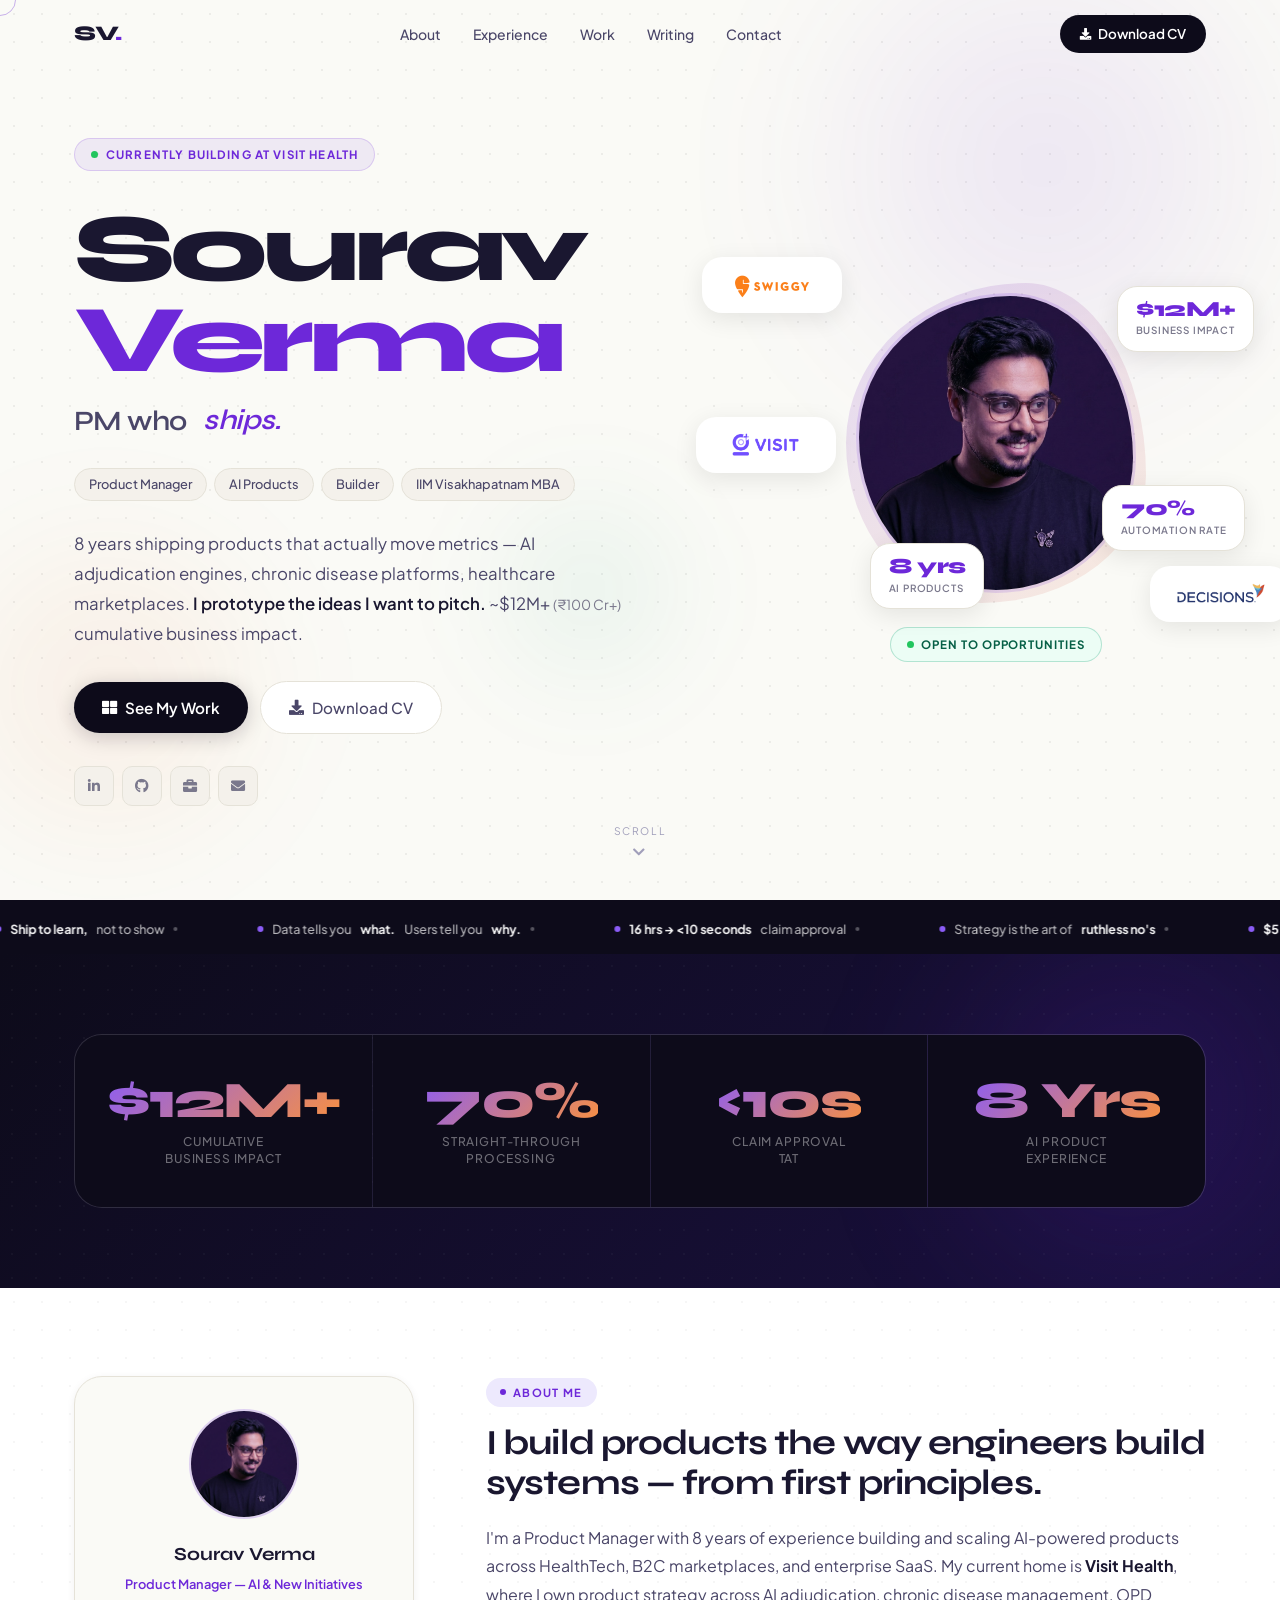
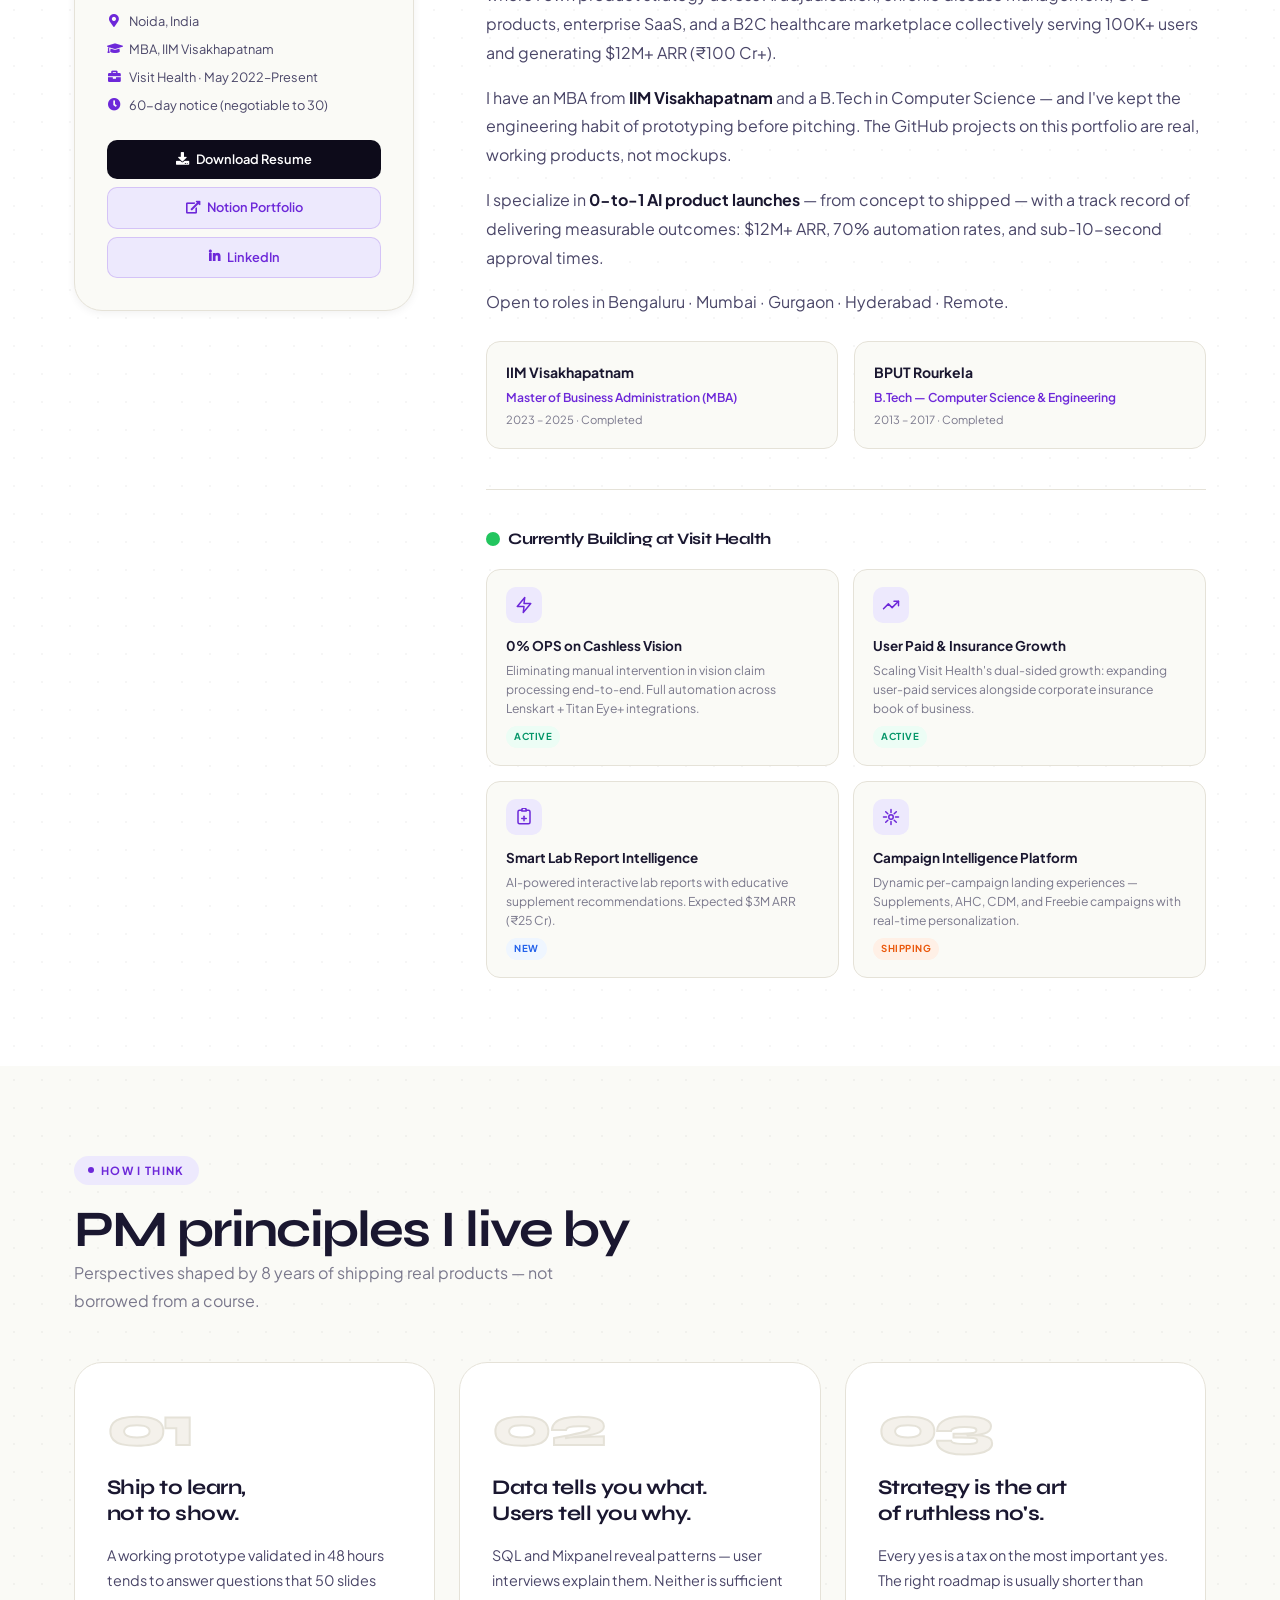
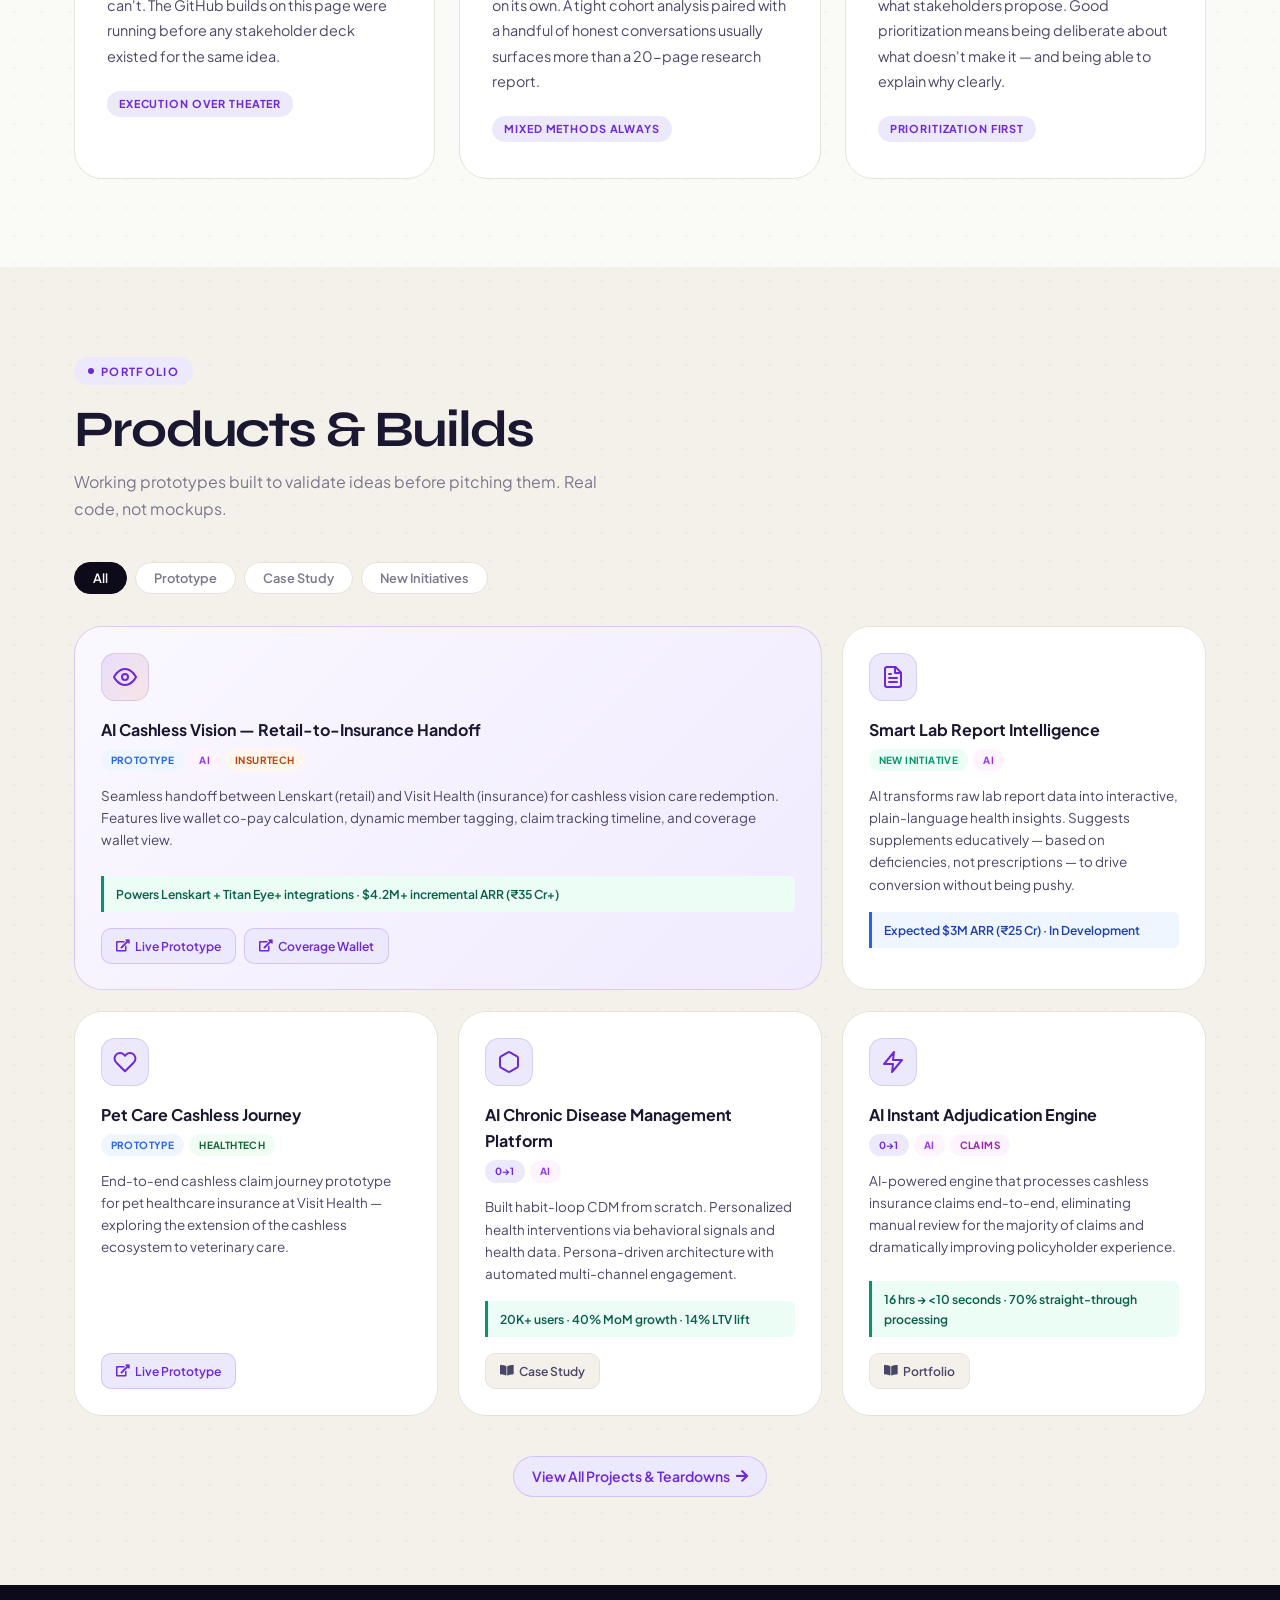
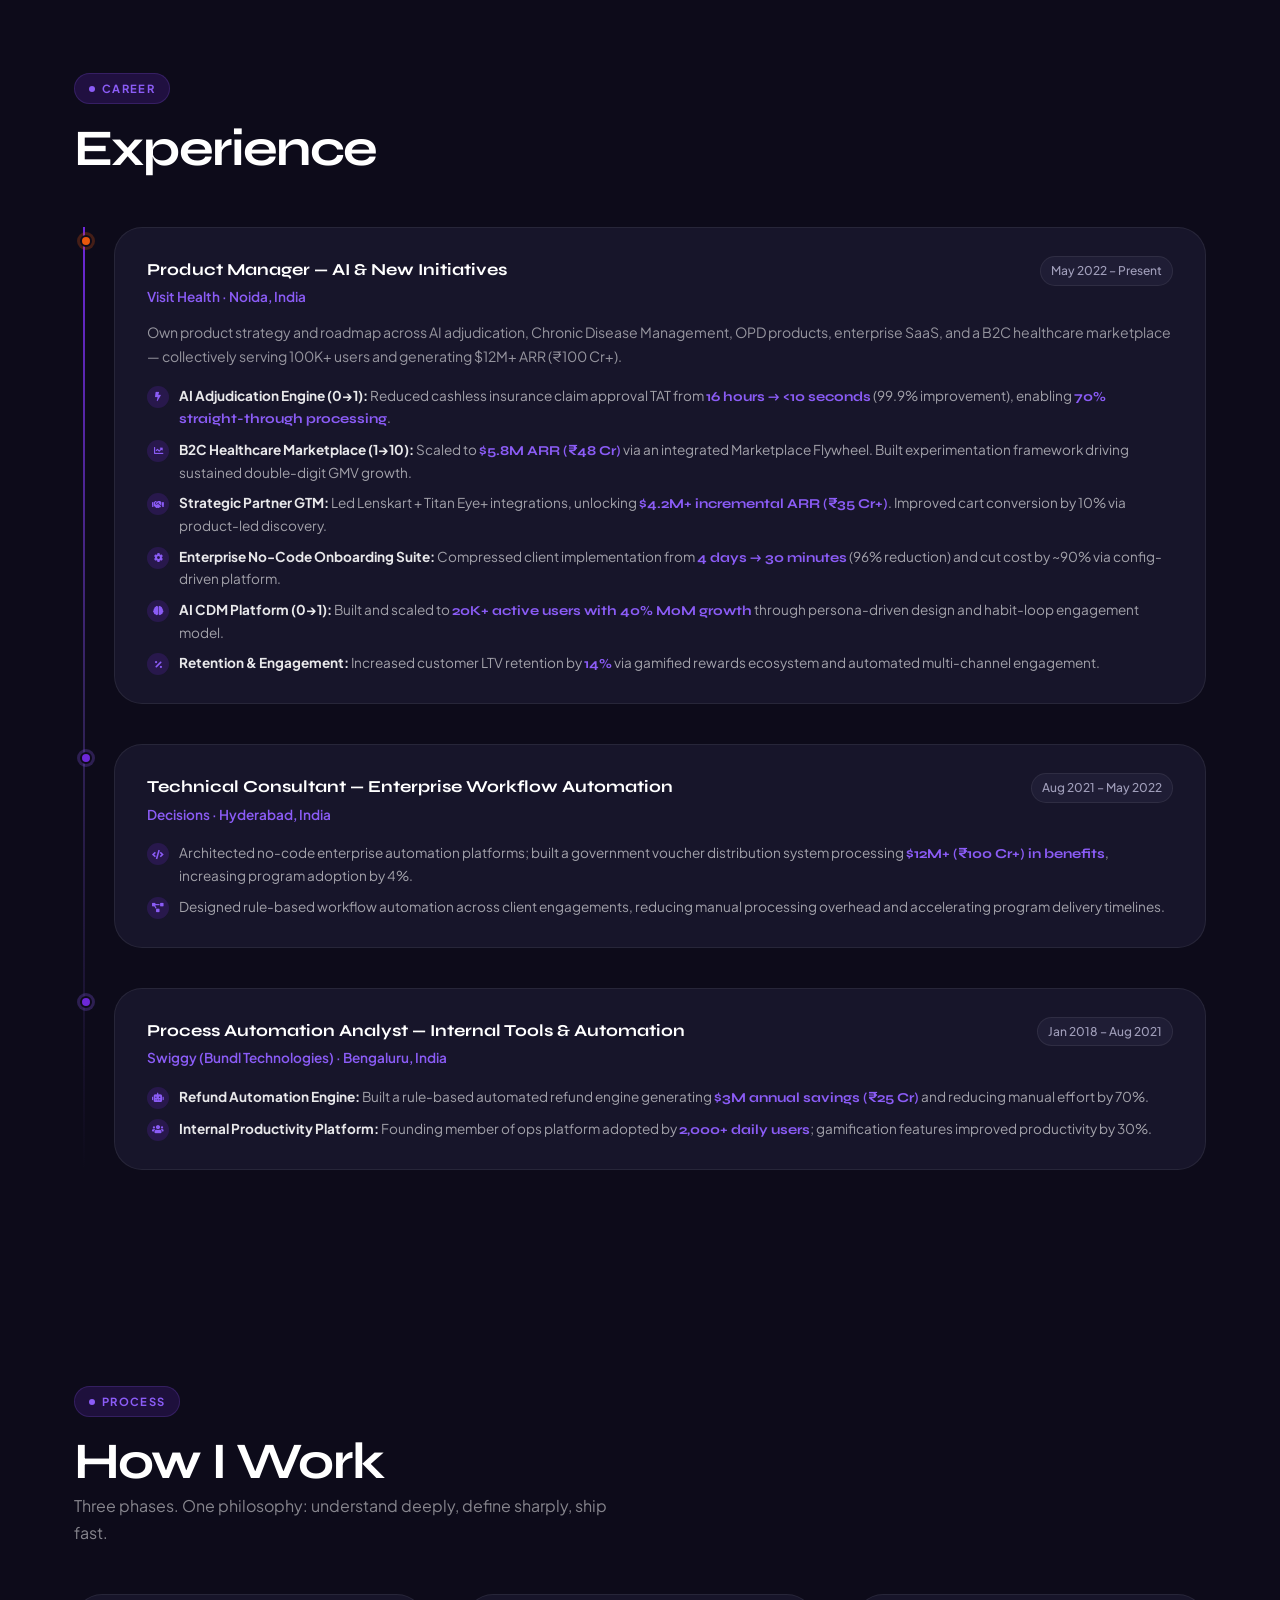
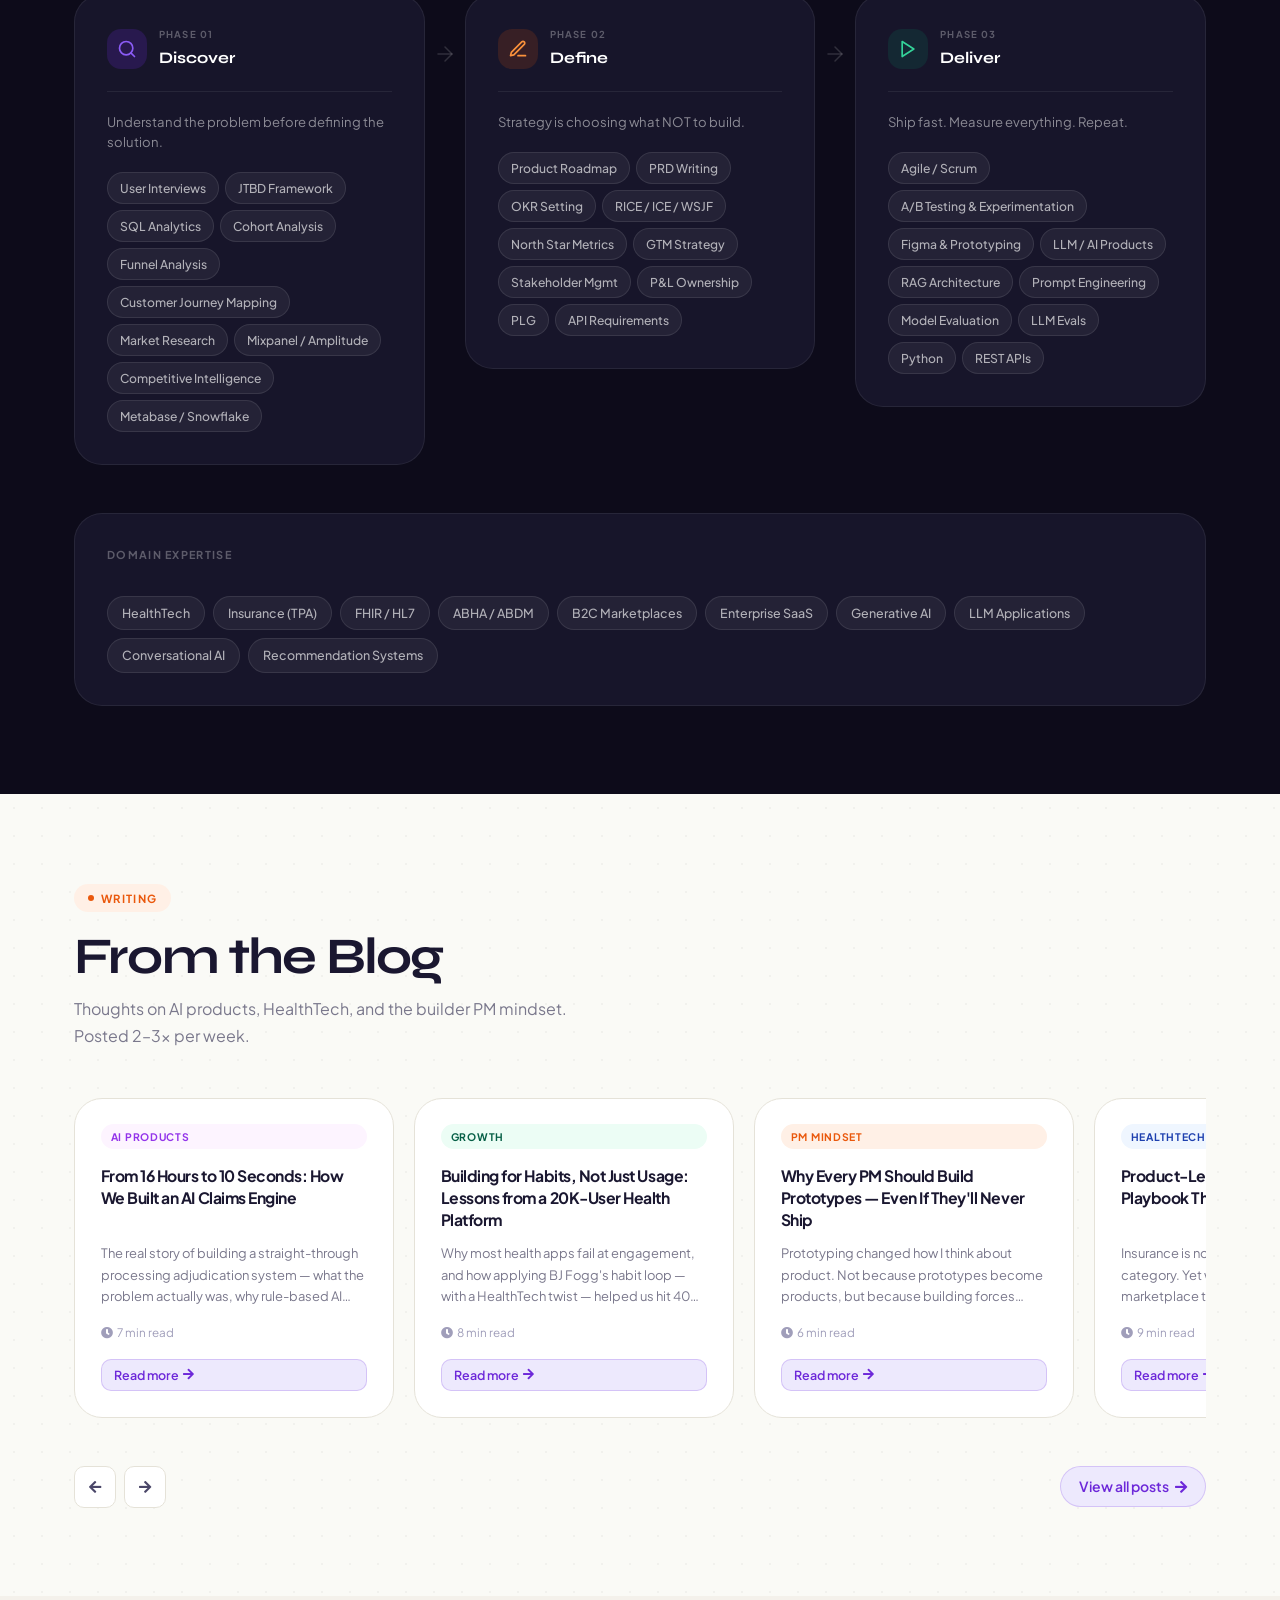
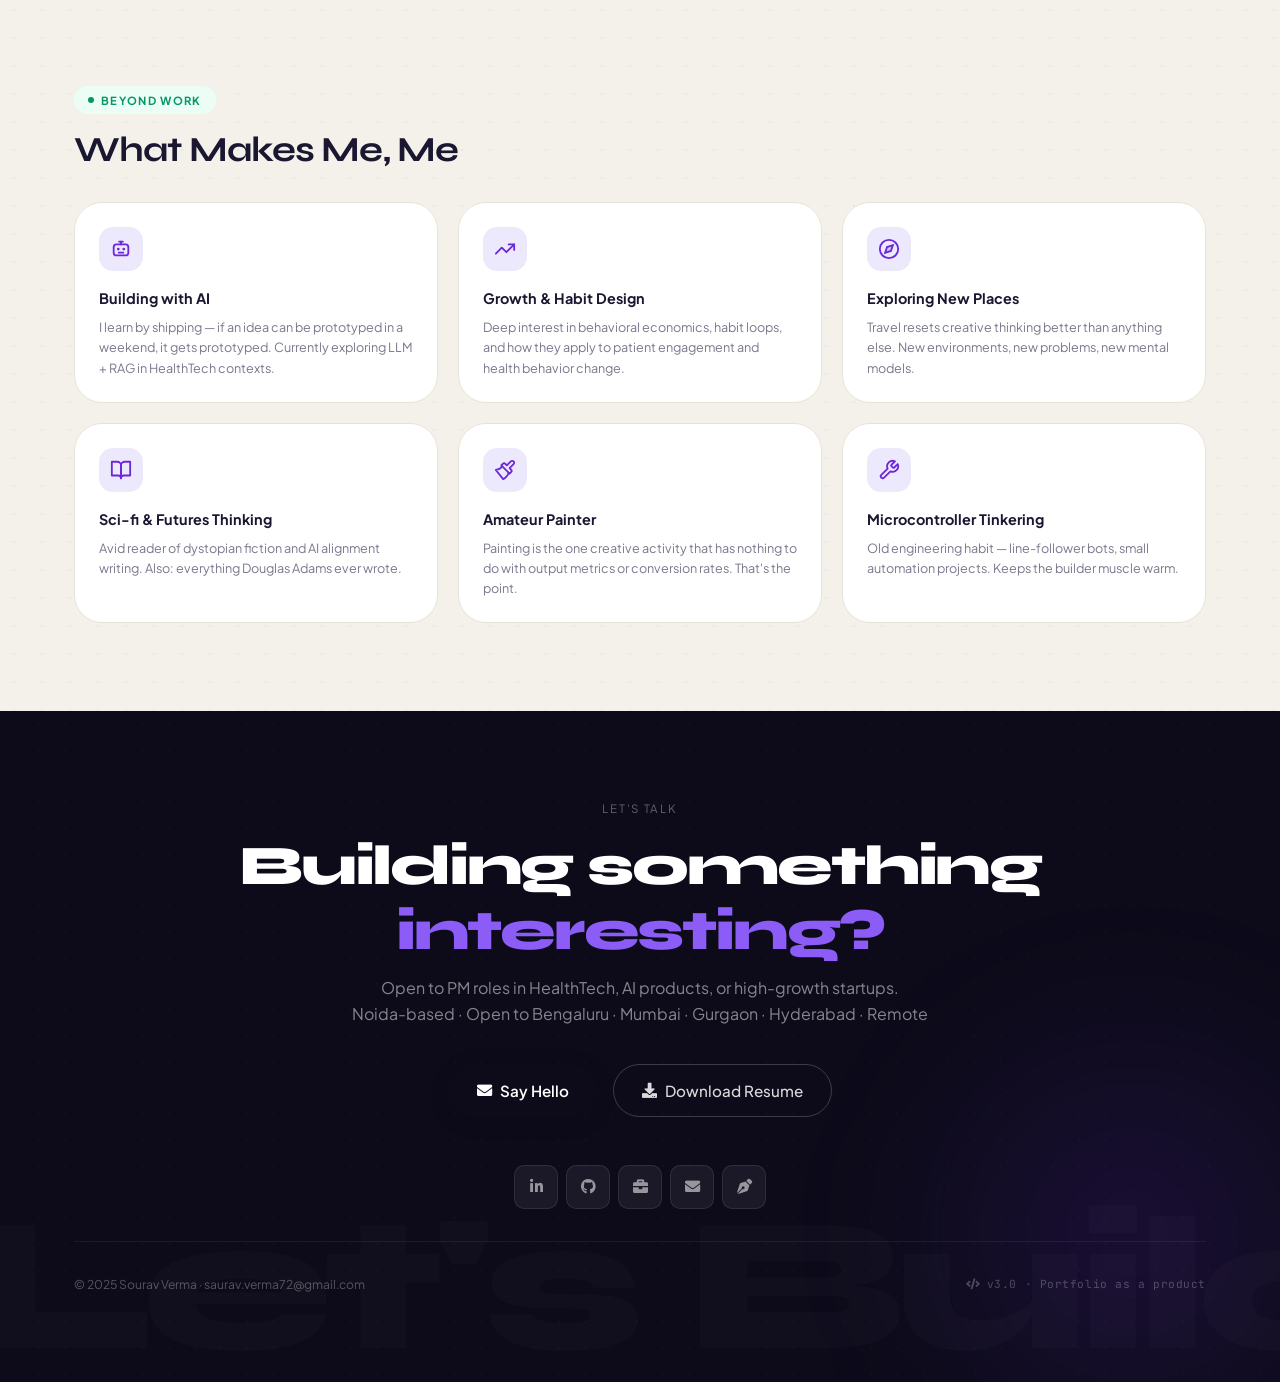
==== commit 9977ab8c: "Fixed floater logo display and properties" ====
--- a/index.html
+++ b/index.html
@@ -39,7 +39,7 @@
       <li><a href="#contact">Contact</a></li>
     </ul>
     <div class="nav-right">
-      <a href="resume/Sourav_Verma_Resume_PM.pdf" download class="btn-nav-cta">
+      <a href="resume/Sourav_Verma_Resume_PM.pdf" target="_blank" download class="btn-nav-cta">
         <i class="fas fa-download"></i> Download CV
       </a>
     </div>
@@ -56,7 +56,7 @@
   <a href="#builds">Work</a>
   <a href="#blog">Writing</a>
   <a href="#contact">Contact</a>
-  <a href="resume/Sourav_Verma_Resume_PM.pdf" download style="color:var(--c-violet);font-weight:700">
+  <a href="resume/Sourav_Verma_Resume_PM.pdf" target="_blank" download style="color:var(--c-violet);font-weight:700">
     <i class="fas fa-download"></i> Download CV
   </a>
 </div>
@@ -113,7 +113,7 @@
         <a href="#builds" class="btn-primary">
           <i class="fas fa-th-large"></i> See My Work
         </a>
-        <a href="resume/Sourav_Verma_Resume_PM.pdf" download class="btn-outline-light">
+        <a href="resume/Sourav_Verma_Resume_PM.pdf" target="_blank" download class="btn-outline-light">
           <i class="fas fa-download"></i> Download CV
         </a>
       </div>
@@ -155,14 +155,14 @@
             <div class="hfc-lbl">AI Products</div>
           </div>
           <!-- Company logo badges -->
-          <div class="hero-logo-card badge-swiggy">
-            <img src="img/swiggy-logo.svg" alt="Swiggy">
-          </div>
-          <div class="hero-logo-card badge-vh">
-            <img src="img/Visit-health-logo.png" alt="Visit Health">
-          </div>
-          <div class="hero-logo-card badge-decisions">
-            <img src="img/decision-logo.png" alt="Decisions">
+          <div class="hero-float-card-logo" style="top: -8%; left: -48%; --rot: -4deg; animation: float-wander 6.8s ease-in-out infinite -0.5s;">
+            <img src="img/swiggy-logo.png" alt="Swiggy">
+          </div>
+          <div class="hero-float-card-logo" style="top: 42%; left: -50%; --rot: 3deg; animation: float-sway 5.2s ease-in-out infinite -2.3s;">
+            <img src="img/visit-logo.png" alt="Visit Health">
+          </div>
+          <div class="hero-float-card-logo" style="bottom: -6%; right: -48%; --rot: -3deg; animation: float-drift 7s ease-in-out infinite -4s;">
+            <img src="img/decisions-logo.png" alt="Decisions">
           </div>
         </div>
       </div>
@@ -257,7 +257,7 @@
           </div>
         </div>
         <div class="about-links">
-          <a href="resume/Sourav_Verma_Resume_PM.pdf" download class="about-link-btn primary">
+          <a href="resume/Sourav_Verma_Resume_PM.pdf" target="_blank" download class="about-link-btn primary">
             <i class="fas fa-download"></i> Download Resume
           </a>
           <a href="https://sourav-verma-product.notion.site/Portfolio-268cdbd8fce080348220feef68b57311" target="_blank" rel="noopener" class="about-link-btn ghost">
@@ -749,7 +749,6 @@
           <h3 class="blog-card-title">From 16 Hours to 10 Seconds: How We Built an AI Claims Engine</h3>
           <p class="blog-card-excerpt">The real story of building a straight-through processing adjudication system — what the problem actually was, why rule-based AI beat a pure ML approach, and the lessons that apply to any AI product build.</p>
           <div class="blog-card-meta">
-            <span><i class="fas fa-calendar-alt"></i> Apr 28, 2025</span>
             <span><i class="fas fa-clock"></i> 7 min read</span>
           </div>
           <a href="blog/ai-claims-engine.html" class="blog-card-read" style="margin-top:1rem;display:inline-flex">
@@ -762,7 +761,6 @@
           <h3 class="blog-card-title">Building for Habits, Not Just Usage: Lessons from a 20K-User Health Platform</h3>
           <p class="blog-card-excerpt">Why most health apps fail at engagement, and how applying BJ Fogg's habit loop — with a HealthTech twist — helped us hit 40% MoM growth on a CDM platform with zero paid acquisition.</p>
           <div class="blog-card-meta">
-            <span><i class="fas fa-calendar-alt"></i> Apr 21, 2025</span>
             <span><i class="fas fa-clock"></i> 8 min read</span>
           </div>
           <a href="blog/cdm-habits.html" class="blog-card-read" style="margin-top:1rem;display:inline-flex">
@@ -775,7 +773,6 @@
           <h3 class="blog-card-title">Why Every PM Should Build Prototypes — Even If They'll Never Ship</h3>
           <p class="blog-card-excerpt">Prototyping changed how I think about product. Not because prototypes become products, but because building forces precision that slides never can. Here's the workflow I use.</p>
           <div class="blog-card-meta">
-            <span><i class="fas fa-calendar-alt"></i> Apr 14, 2025</span>
             <span><i class="fas fa-clock"></i> 6 min read</span>
           </div>
           <a href="blog/pm-builder-mindset.html" class="blog-card-read" style="margin-top:1rem;display:inline-flex">
@@ -788,7 +785,6 @@
           <h3 class="blog-card-title">Product-Led Growth in Insurance: A Playbook That Actually Worked</h3>
           <p class="blog-card-excerpt">Insurance is not supposed to be a PLG category. Yet we scaled a B2C health marketplace to $5.8M ARR (₹48 Cr) with an experimentation framework and zero traditional sales. Here's the playbook.</p>
           <div class="blog-card-meta">
-            <span><i class="fas fa-calendar-alt"></i> Apr 7, 2025</span>
             <span><i class="fas fa-clock"></i> 9 min read</span>
           </div>
           <a href="blog/plg-insurance.html" class="blog-card-read" style="margin-top:1rem;display:inline-flex">
@@ -801,7 +797,6 @@
           <h3 class="blog-card-title">The 0→1 AI Product Playbook: What Nobody Tells You</h3>
           <p class="blog-card-excerpt">Launching AI products is different from launching regular software. The validation loops are different, the failure modes are different, and the team dynamics are different. Here's what I've learned.</p>
           <div class="blog-card-meta">
-            <span><i class="fas fa-calendar-alt"></i> Mar 31, 2025</span>
             <span><i class="fas fa-clock"></i> 10 min read</span>
           </div>
           <a href="blog/zero-to-one.html" class="blog-card-read" style="margin-top:1rem;display:inline-flex">
@@ -898,7 +893,7 @@
         <a href="mailto:saurav.verma72@gmail.com" class="btn-primary">
           <i class="fas fa-envelope"></i> Say Hello
         </a>
-        <a href="resume/Sourav_Verma_Resume_PM.pdf" download class="btn-outline-dark">
+        <a href="resume/Sourav_Verma_Resume_PM.pdf" target="_blank" download class="btn-outline-dark">
           <i class="fas fa-download"></i> Download Resume
         </a>
       </div>
--- a/css/main.css
+++ b/css/main.css
@@ -617,7 +617,7 @@
   33% { border-radius: 45% 55% 40% 60% / 60% 40% 55% 45%; }
   66% { border-radius: 55% 45% 60% 40% / 40% 55% 45% 60%; }
 }
-.hero-photo-wrap img {
+.hero-photo-wrap > img {
   position: absolute;
   inset: 10px;
   width: calc(100% - 20px);
@@ -675,6 +675,25 @@
   33%     { transform: translate(-4px, -9px)      rotate(var(--rot, 0deg)); }
   66%     { transform: translate(3px, -5px)       rotate(var(--rot, 0deg)); }
 }
+/* Logo-only float cards */
+.hero-float-card-logo {
+  position: absolute;
+  background: #ffffff;
+  border-radius: var(--r-xl);
+  box-shadow: var(--sh-m);
+  width: 140px;
+  height: 56px;
+  display: flex;
+  align-items: center;
+  justify-content: center;
+}
+.hero-float-card-logo img {
+  display: block;
+  height: 30px;
+  width: auto;
+  max-width: 110px;
+}
+
 .hfc-val {
   font-family: var(--f-display);
   font-size: 1.35rem;
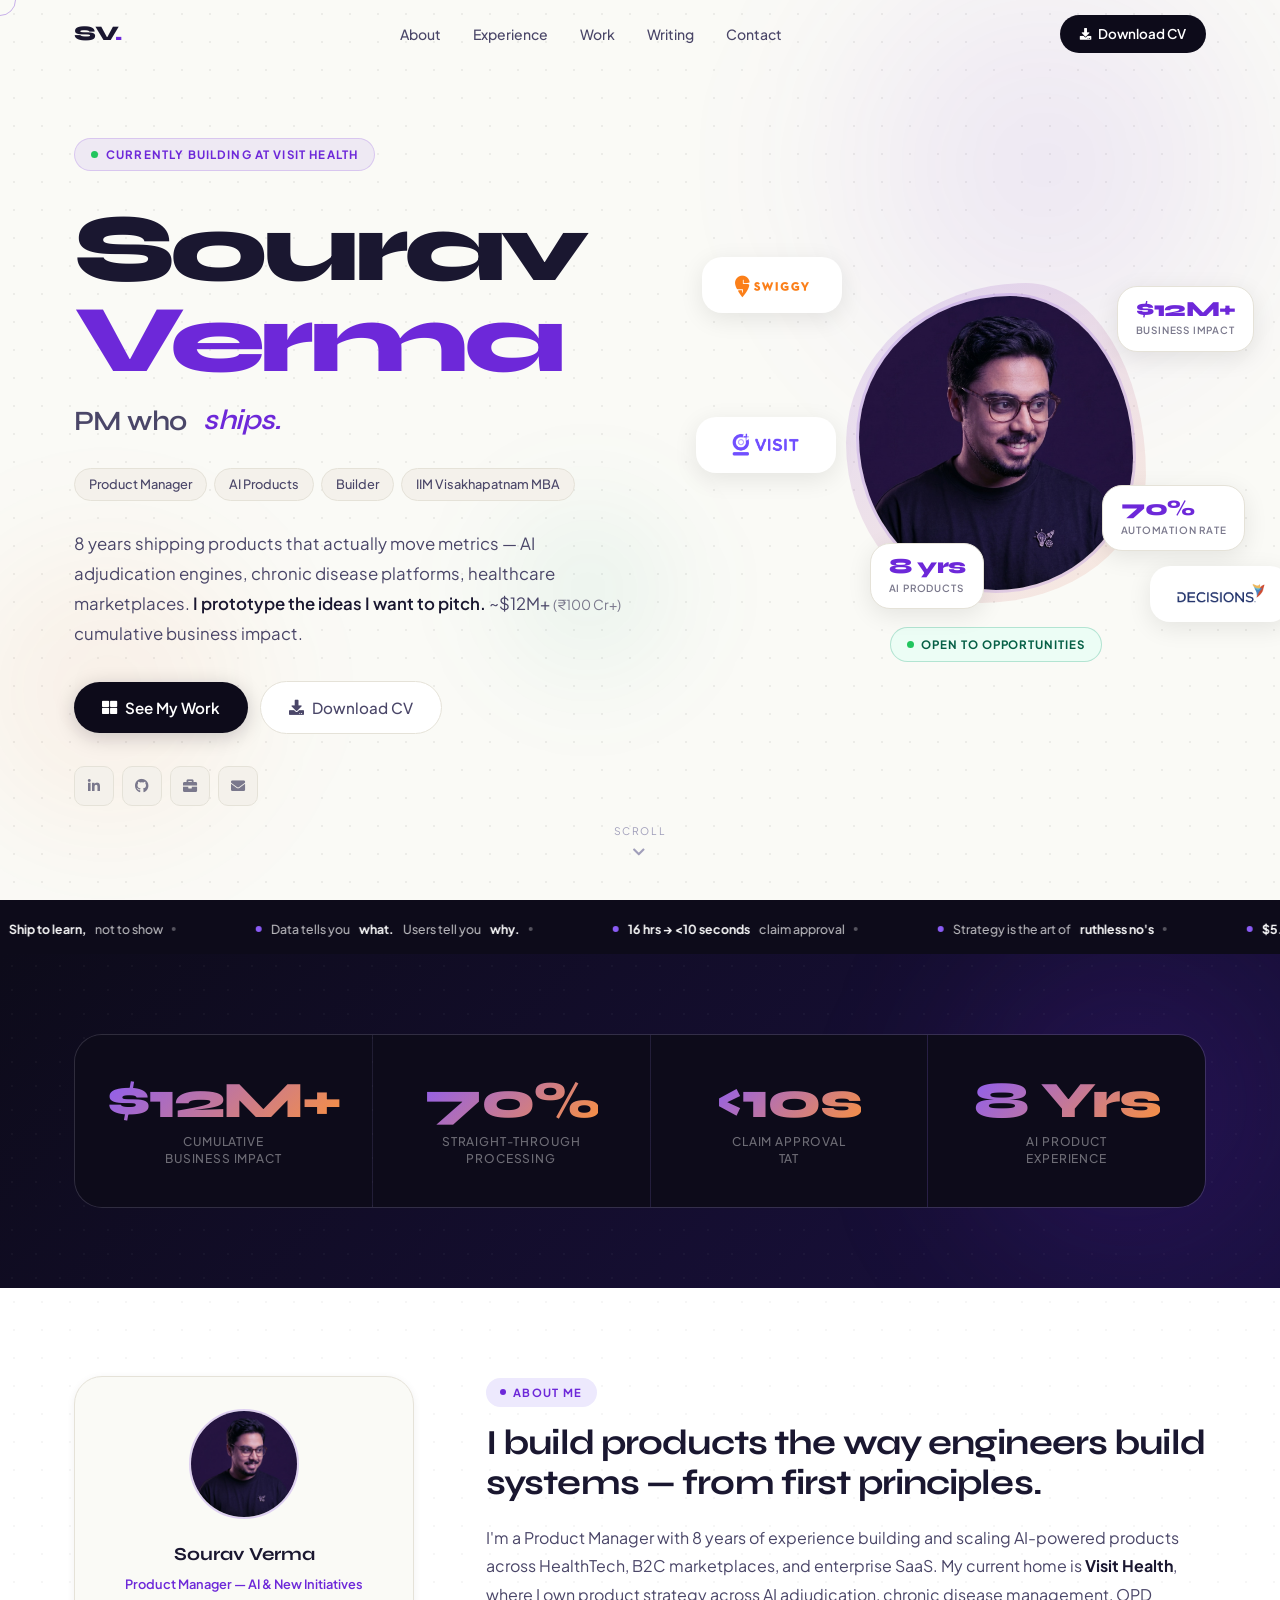
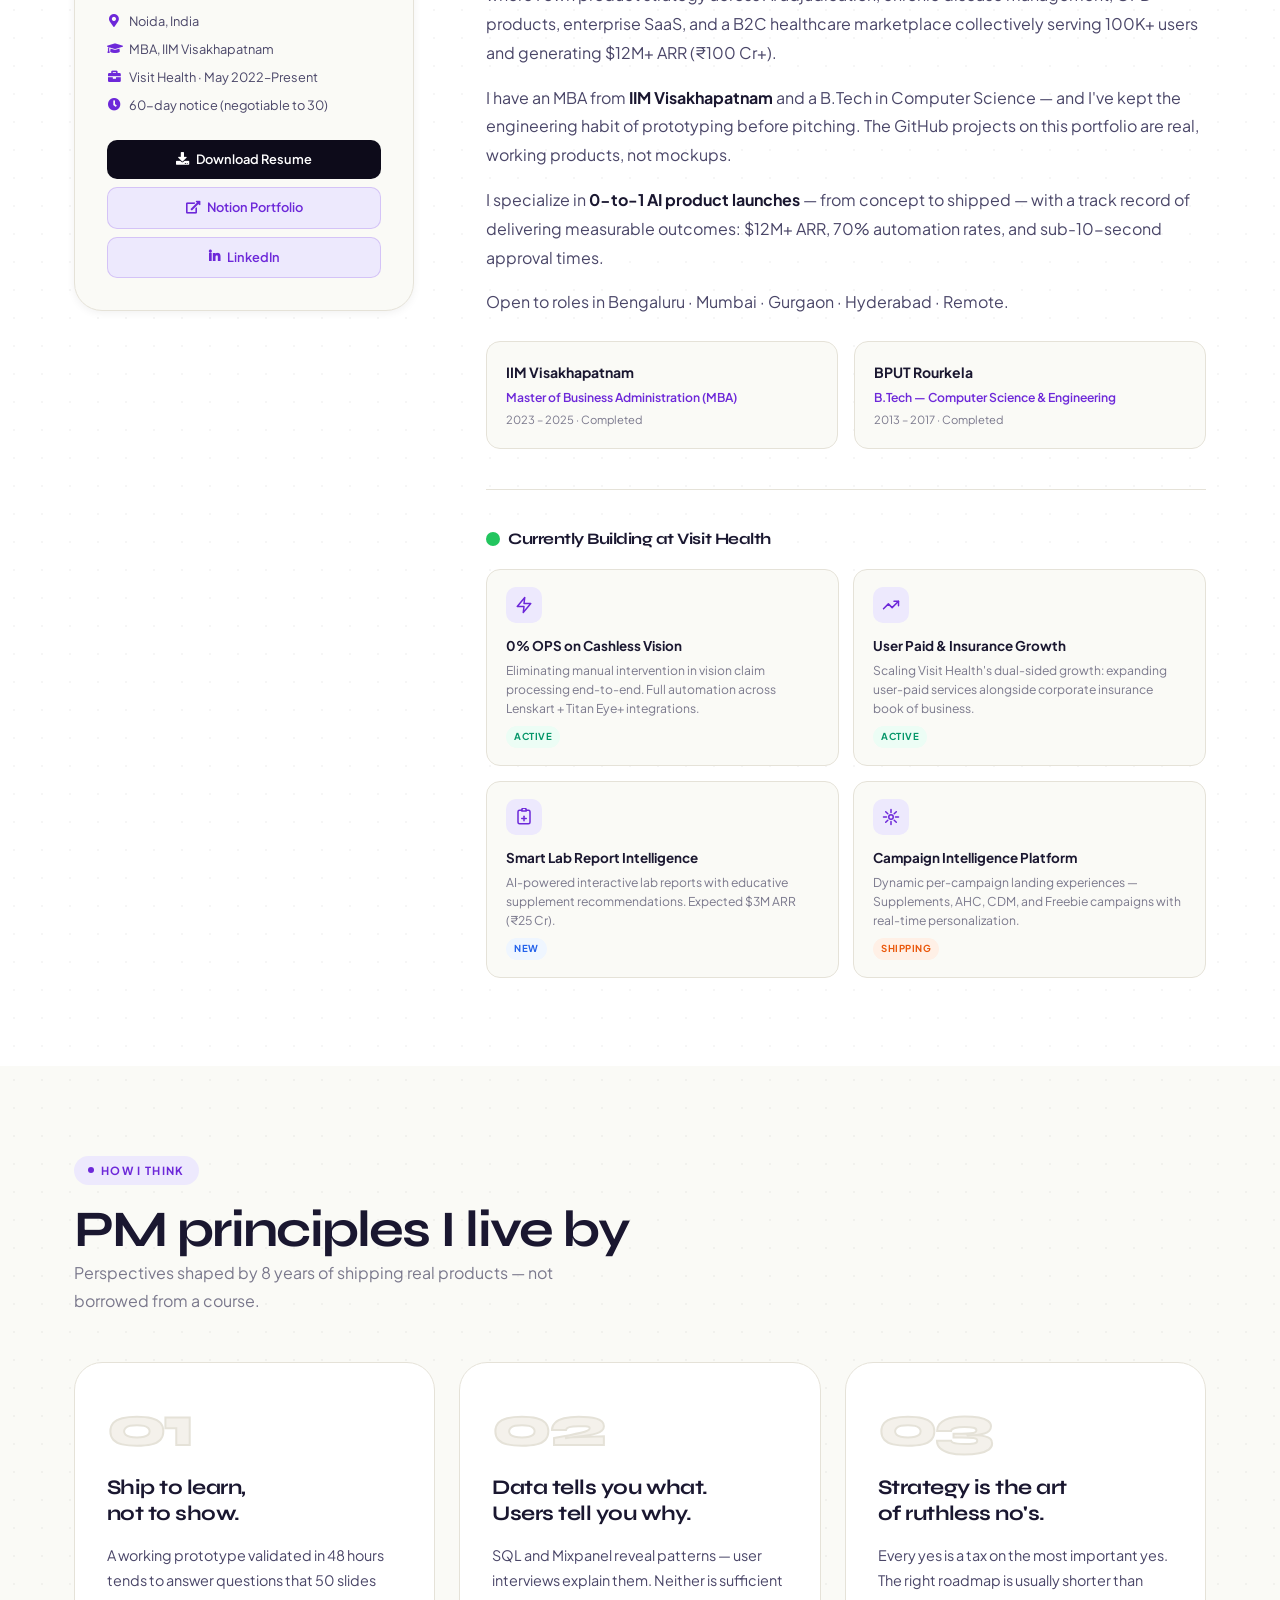
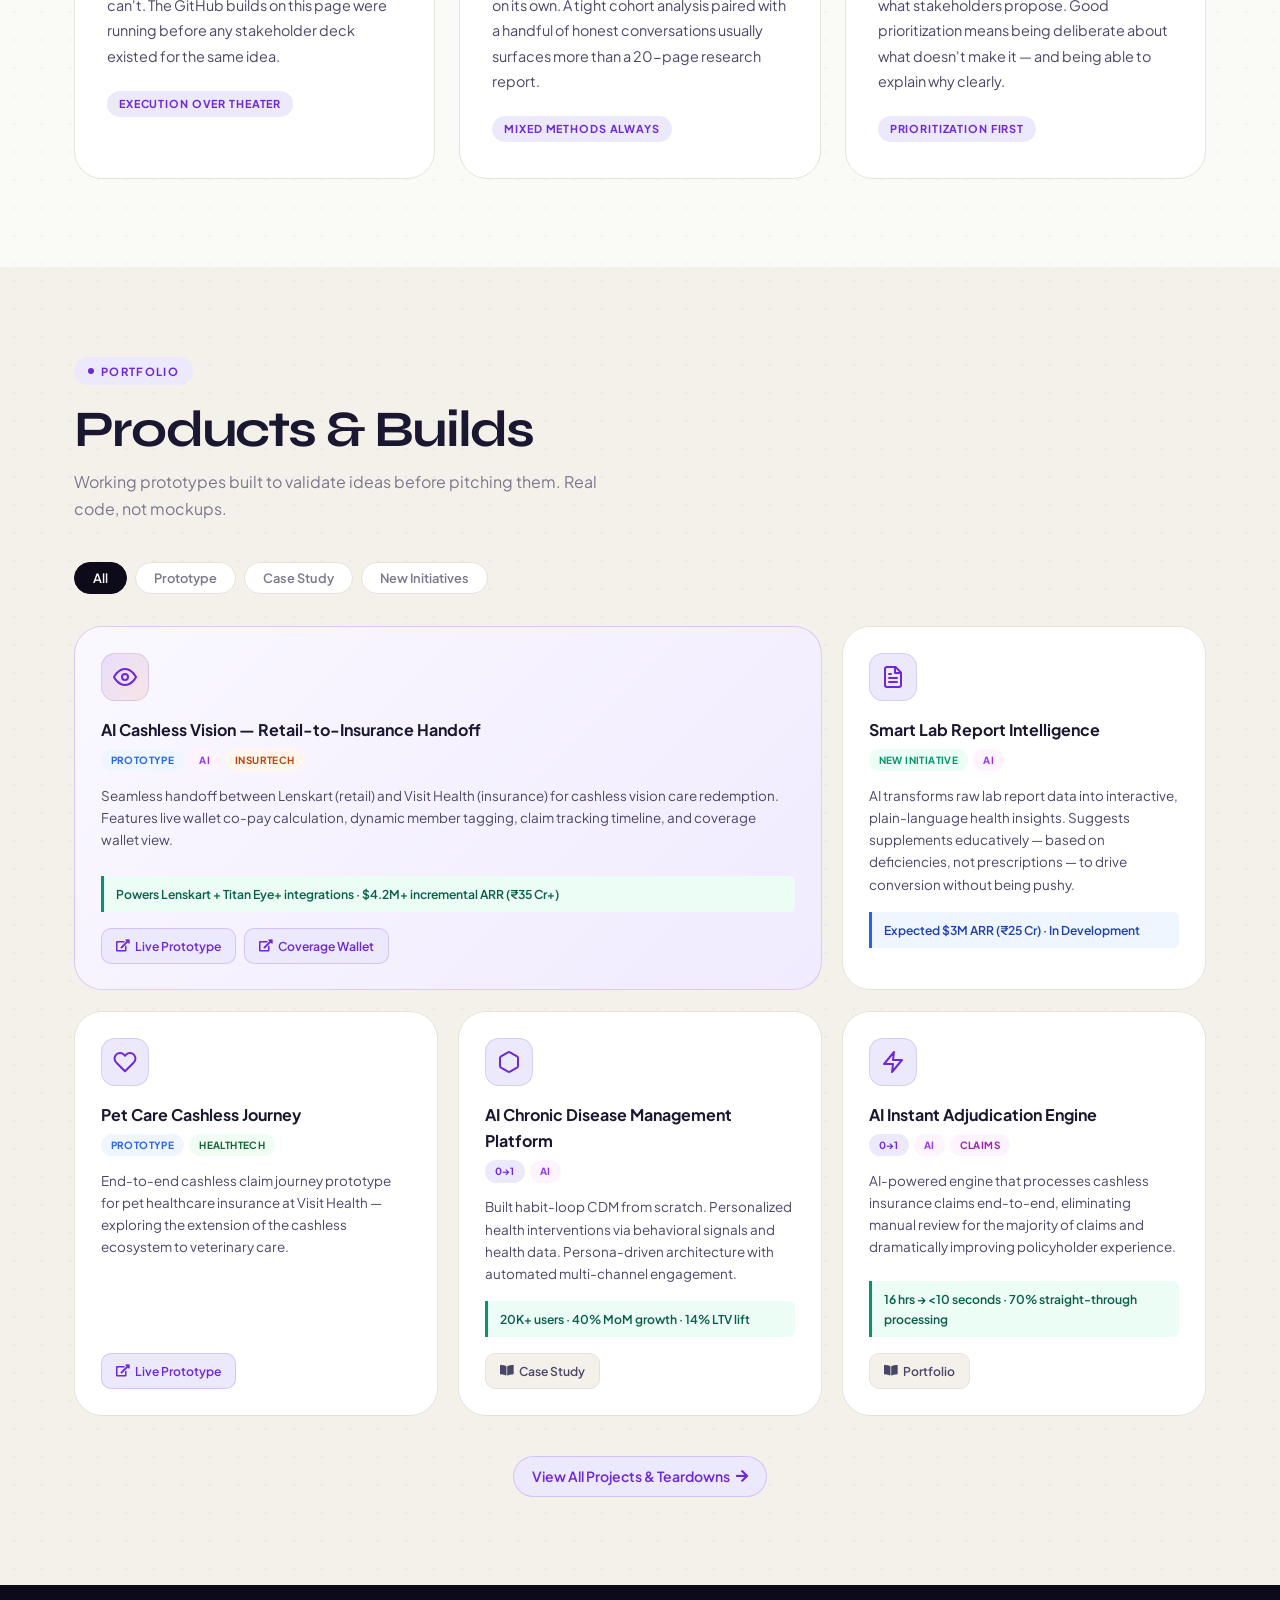
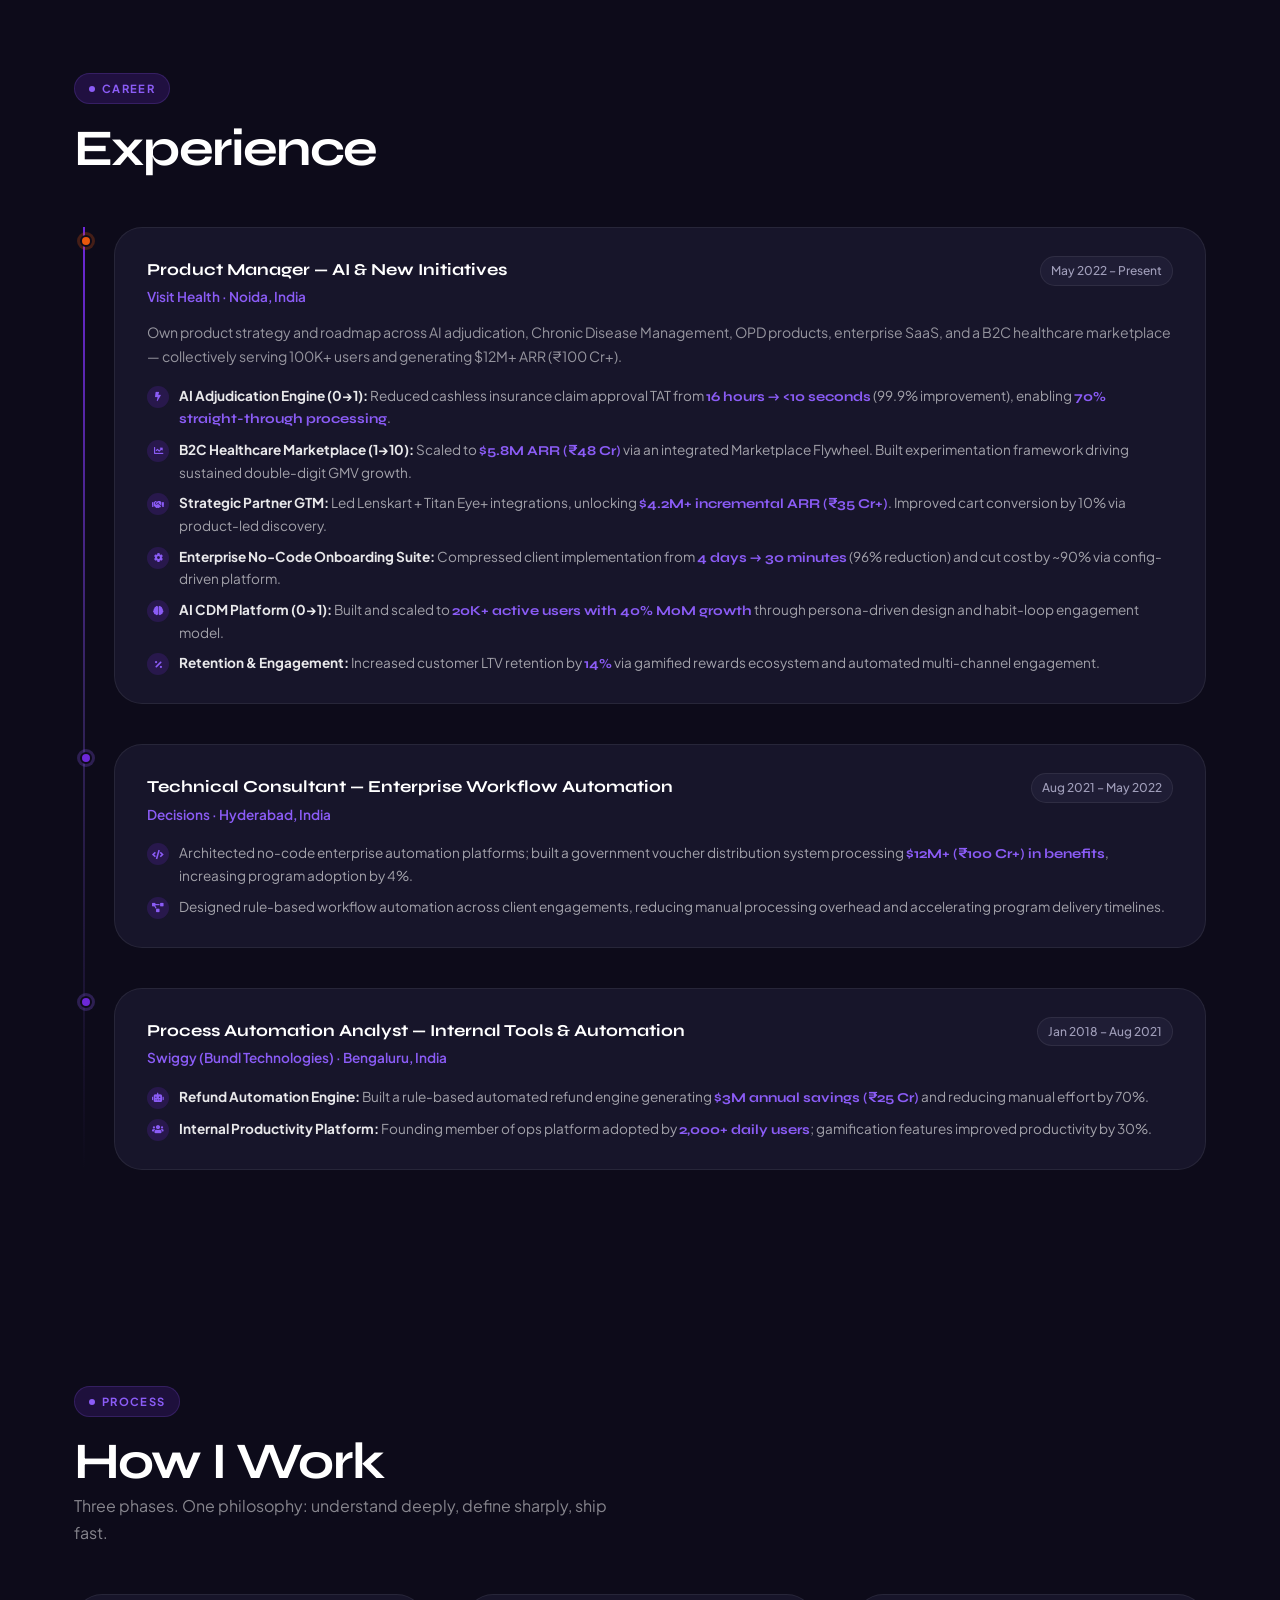
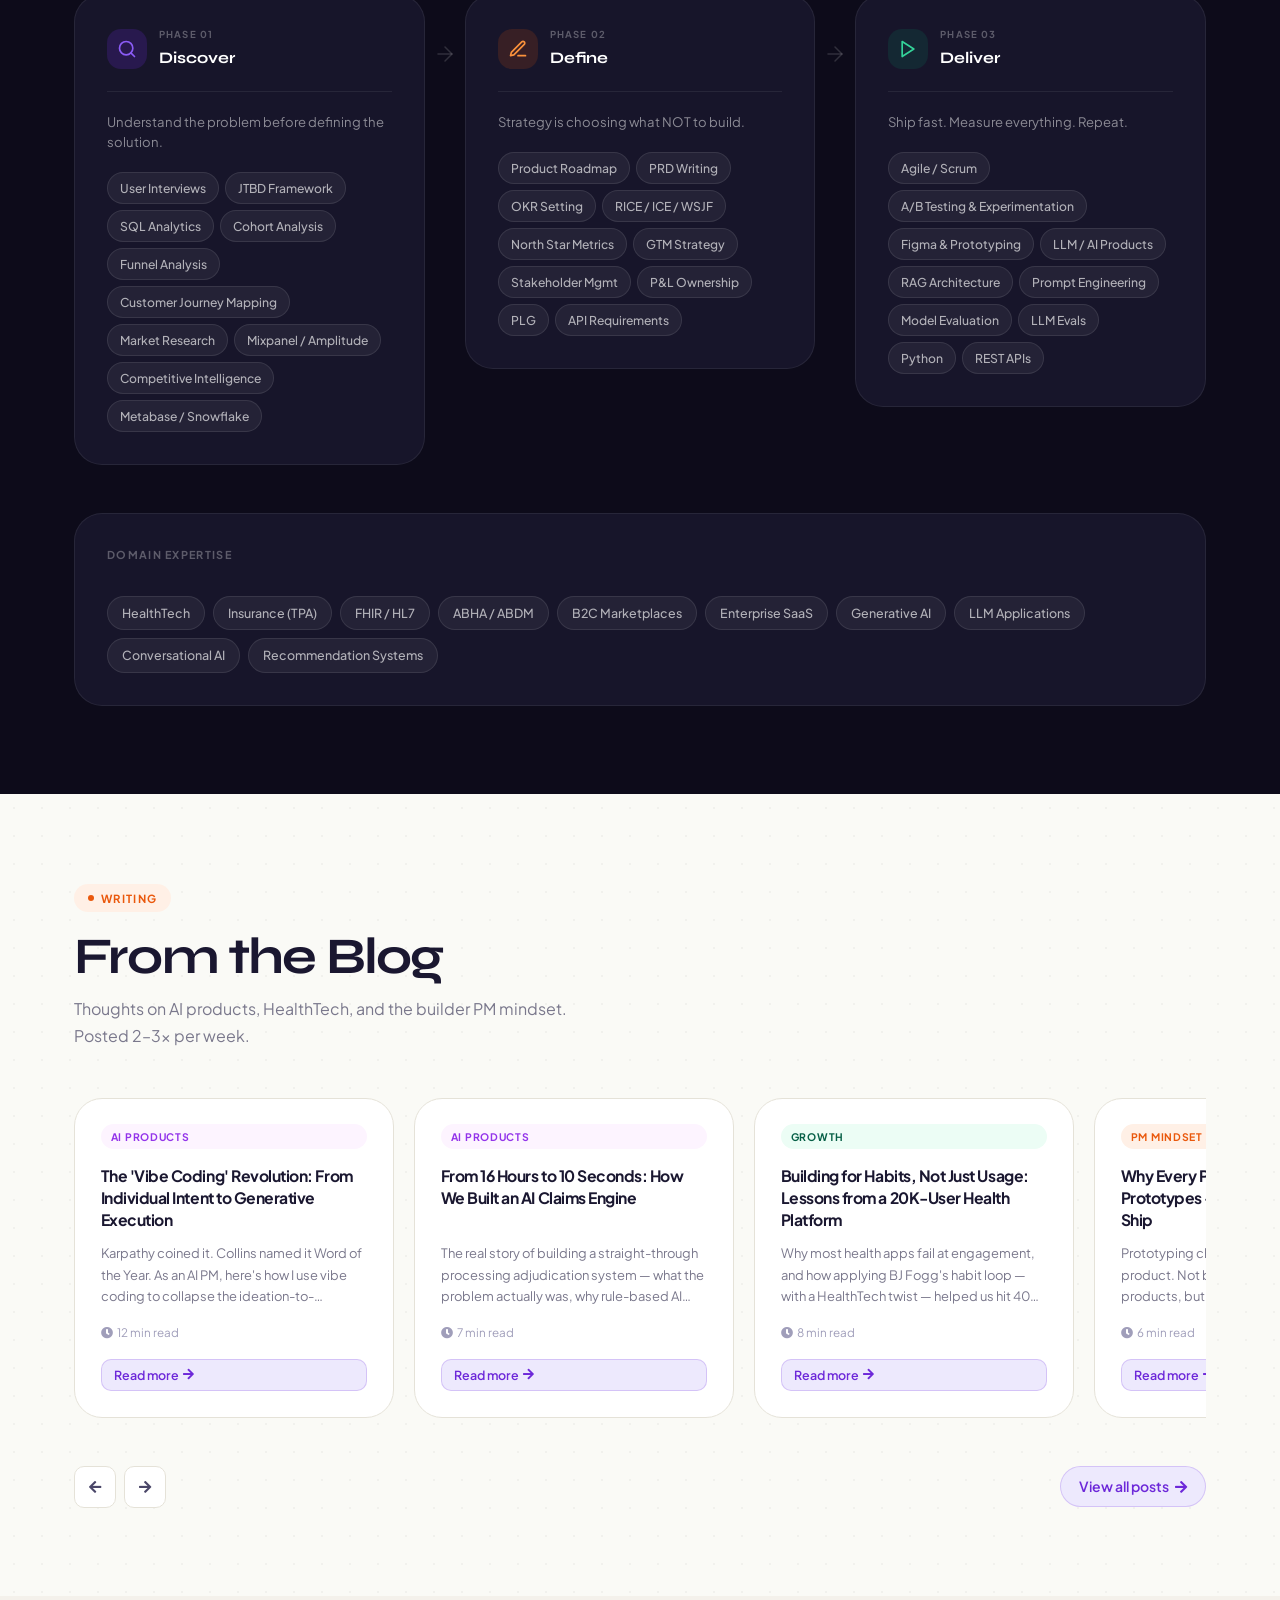
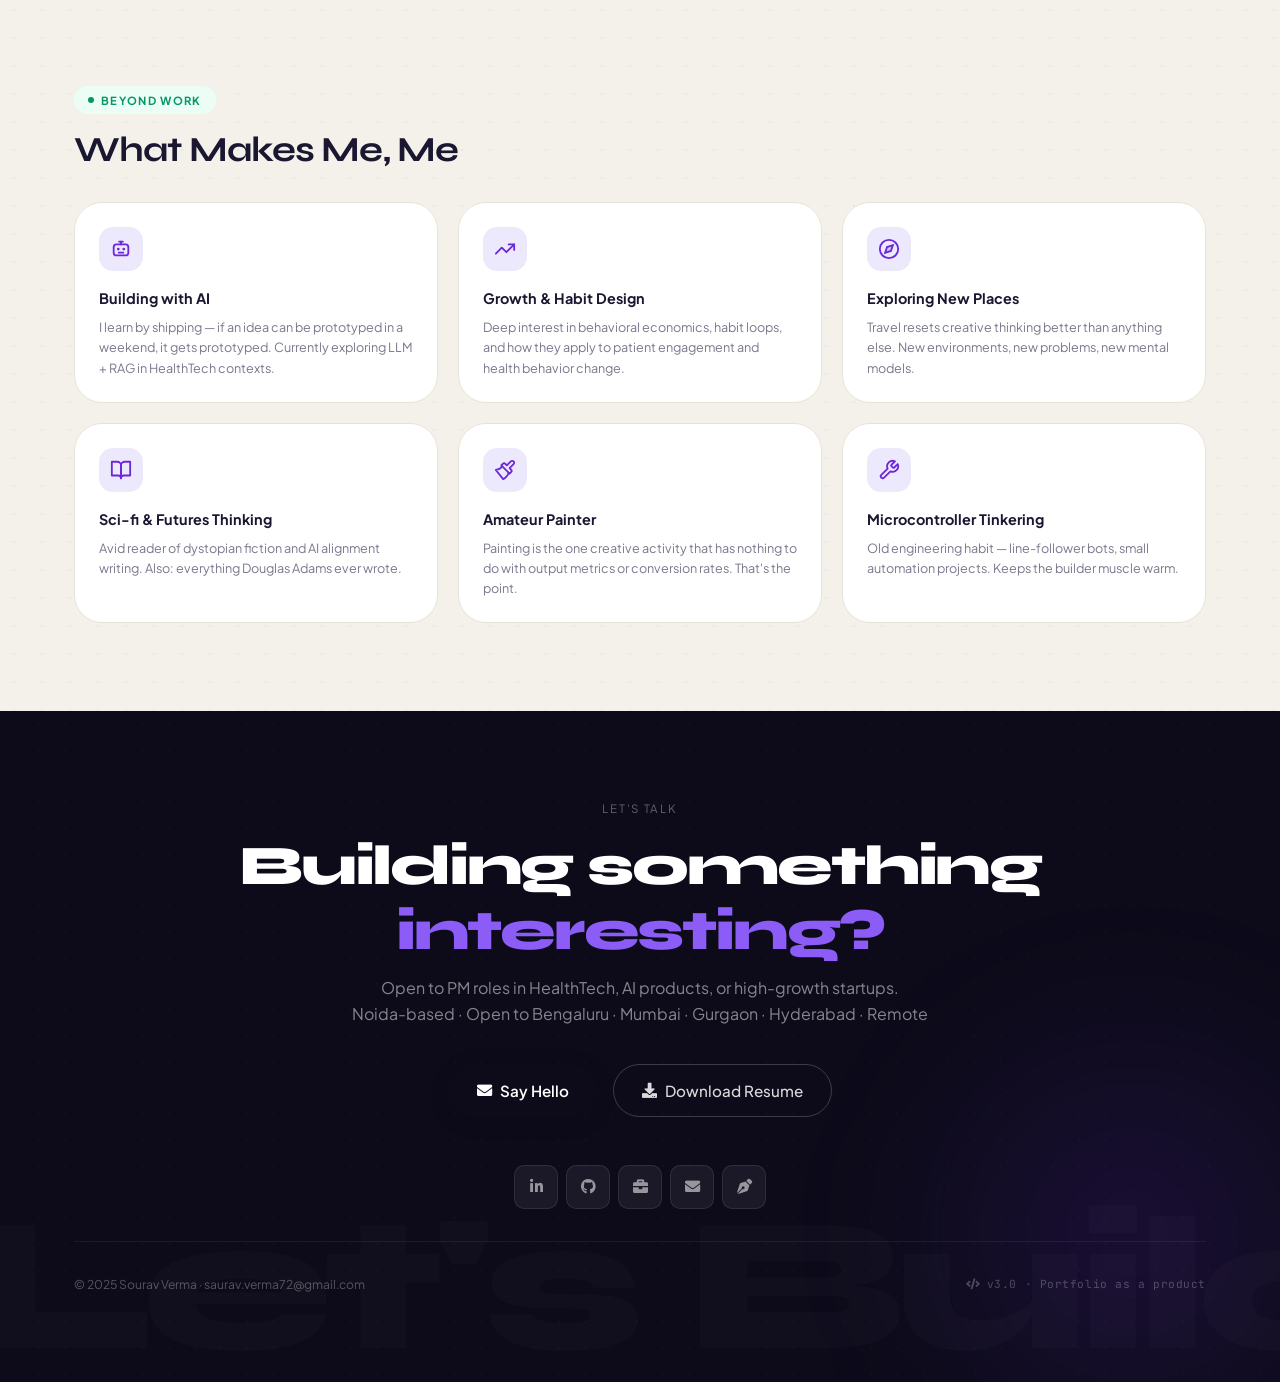
==== commit 64ac8bdc: "New Blog - Vibe coding revolution" ====
--- a/index.html
+++ b/index.html
@@ -52,8 +52,8 @@
 <!-- Mobile Nav -->
 <div class="mobile-nav" id="mobile-nav">
   <a href="#about">About</a>
+  <a href="#builds">Work</a>
   <a href="#experience">Experience</a>
-  <a href="#builds">Work</a>
   <a href="#blog">Writing</a>
   <a href="#contact">Contact</a>
   <a href="resume/Sourav_Verma_Resume_PM.pdf" target="_blank" download style="color:var(--c-violet);font-weight:700">
@@ -746,6 +746,18 @@
 
         <div class="blog-card">
           <span class="blog-card-category cat-ai">AI Products</span>
+          <h3 class="blog-card-title">The 'Vibe Coding' Revolution: From Individual Intent to Generative Execution</h3>
+          <p class="blog-card-excerpt">Karpathy coined it. Collins named it Word of the Year. As an AI PM, here's how I use vibe coding to collapse the ideation-to-interaction window — with the full 2026 stack and framework.</p>
+          <div class="blog-card-meta">
+            <span><i class="fas fa-clock"></i> 12 min read</span>
+          </div>
+          <a href="blog/vibe-coding-revolution.html" class="blog-card-read" style="margin-top:1rem;display:inline-flex">
+            Read more <i class="fas fa-arrow-right"></i>
+          </a>
+        </div>
+
+        <div class="blog-card">
+          <span class="blog-card-category cat-ai">AI Products</span>
           <h3 class="blog-card-title">From 16 Hours to 10 Seconds: How We Built an AI Claims Engine</h3>
           <p class="blog-card-excerpt">The real story of building a straight-through processing adjudication system — what the problem actually was, why rule-based AI beat a pure ML approach, and the lessons that apply to any AI product build.</p>
           <div class="blog-card-meta">
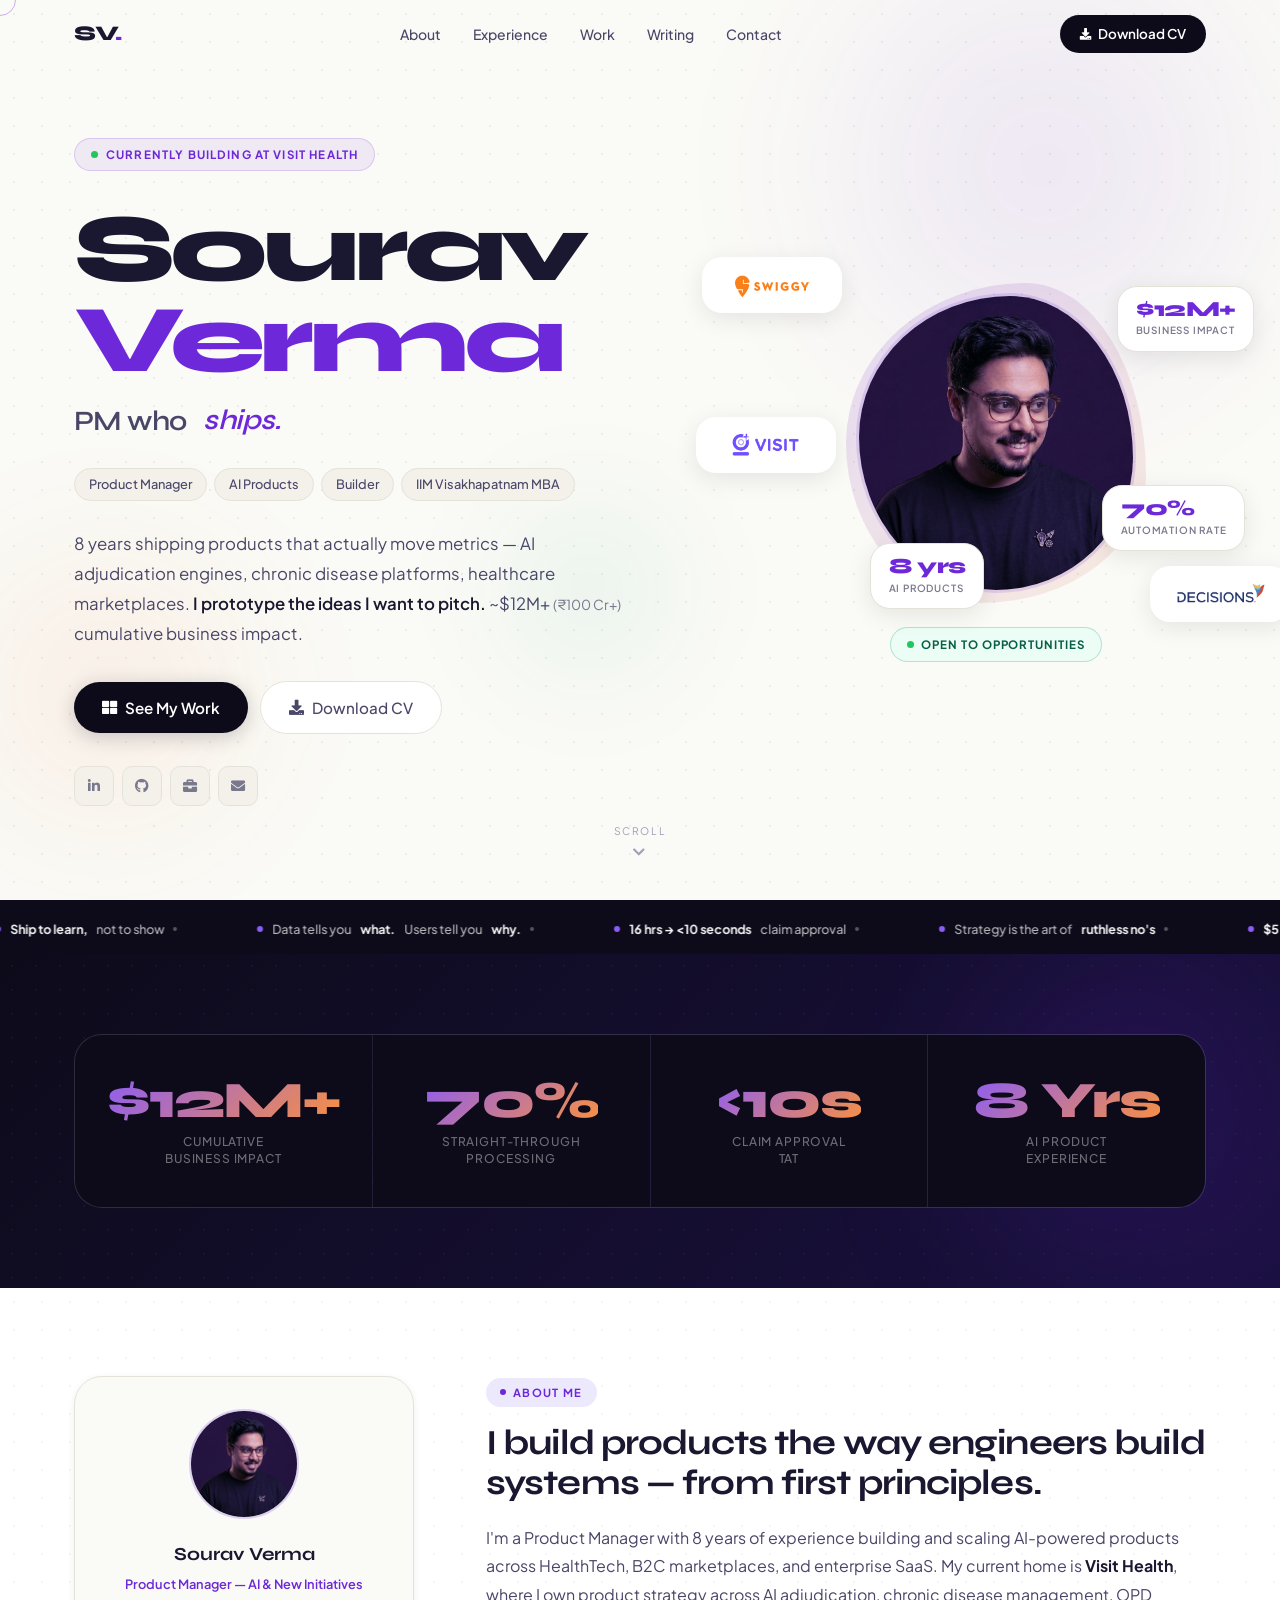
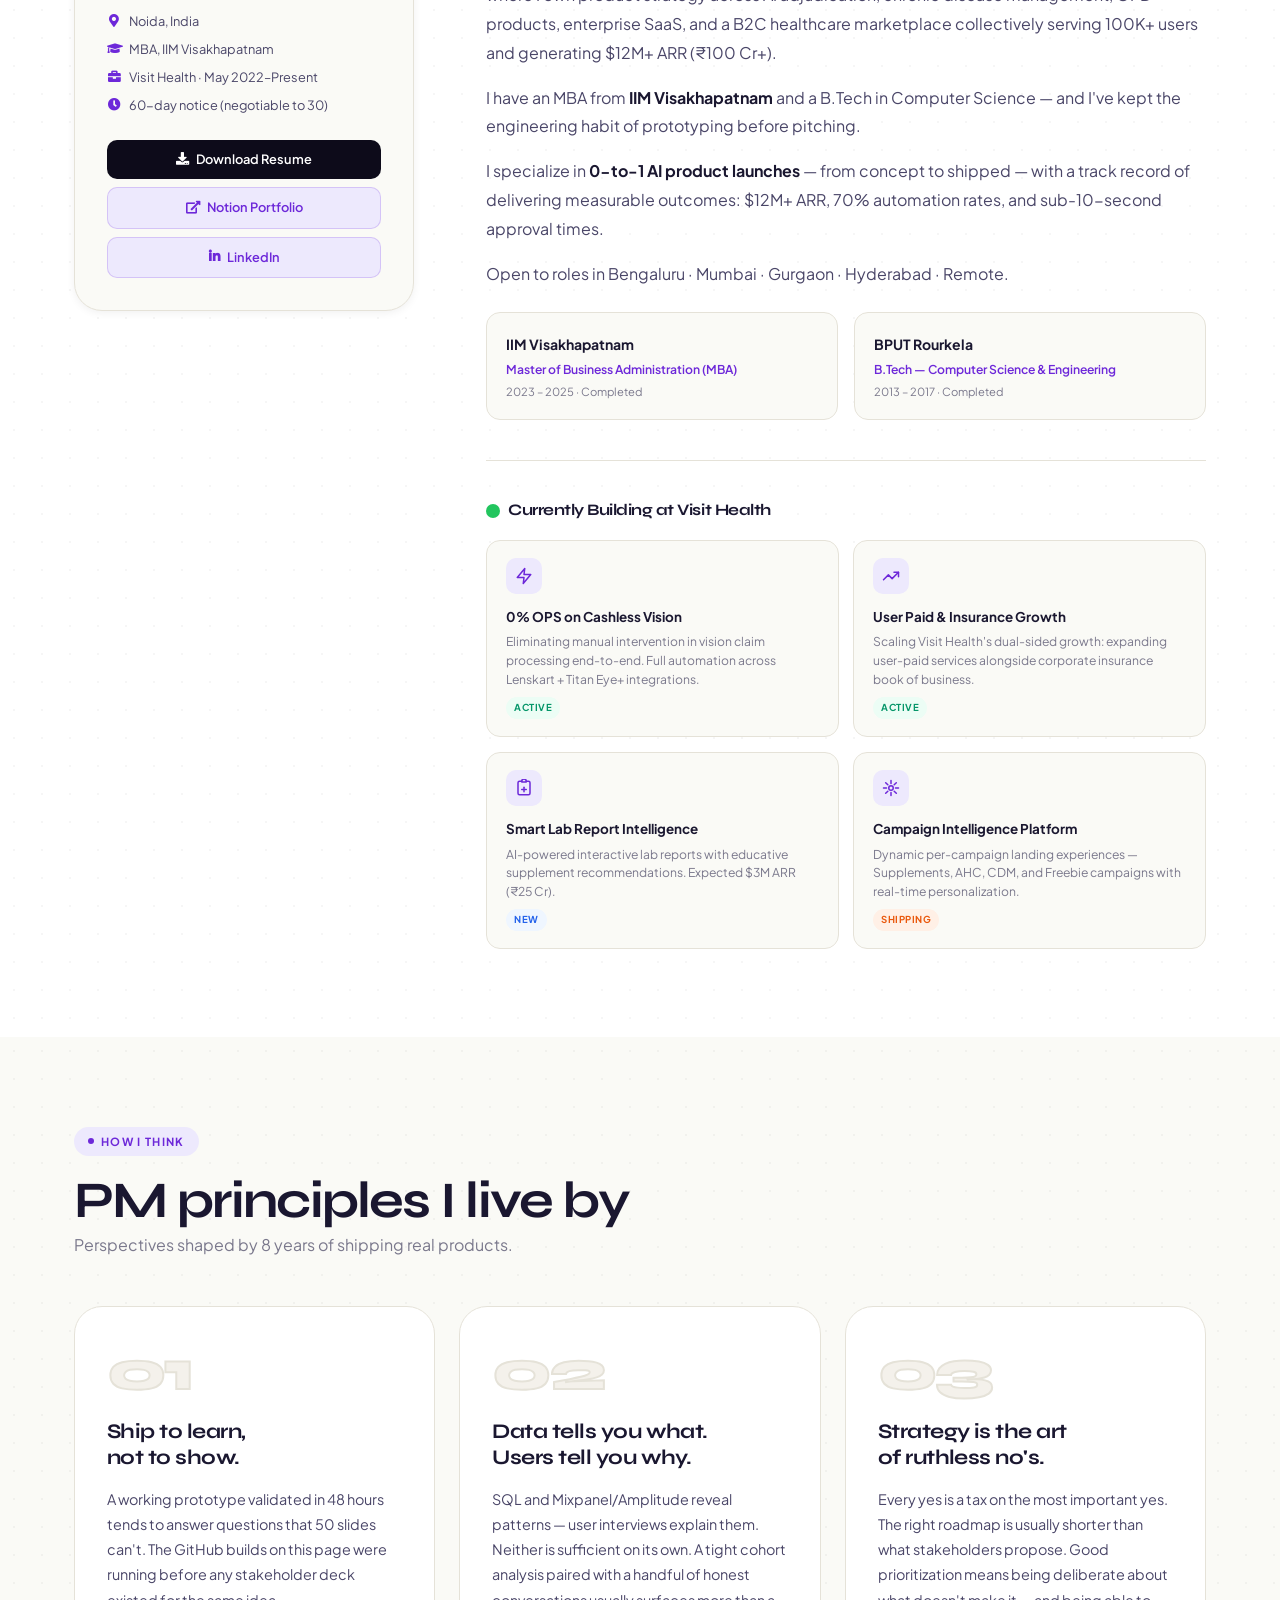
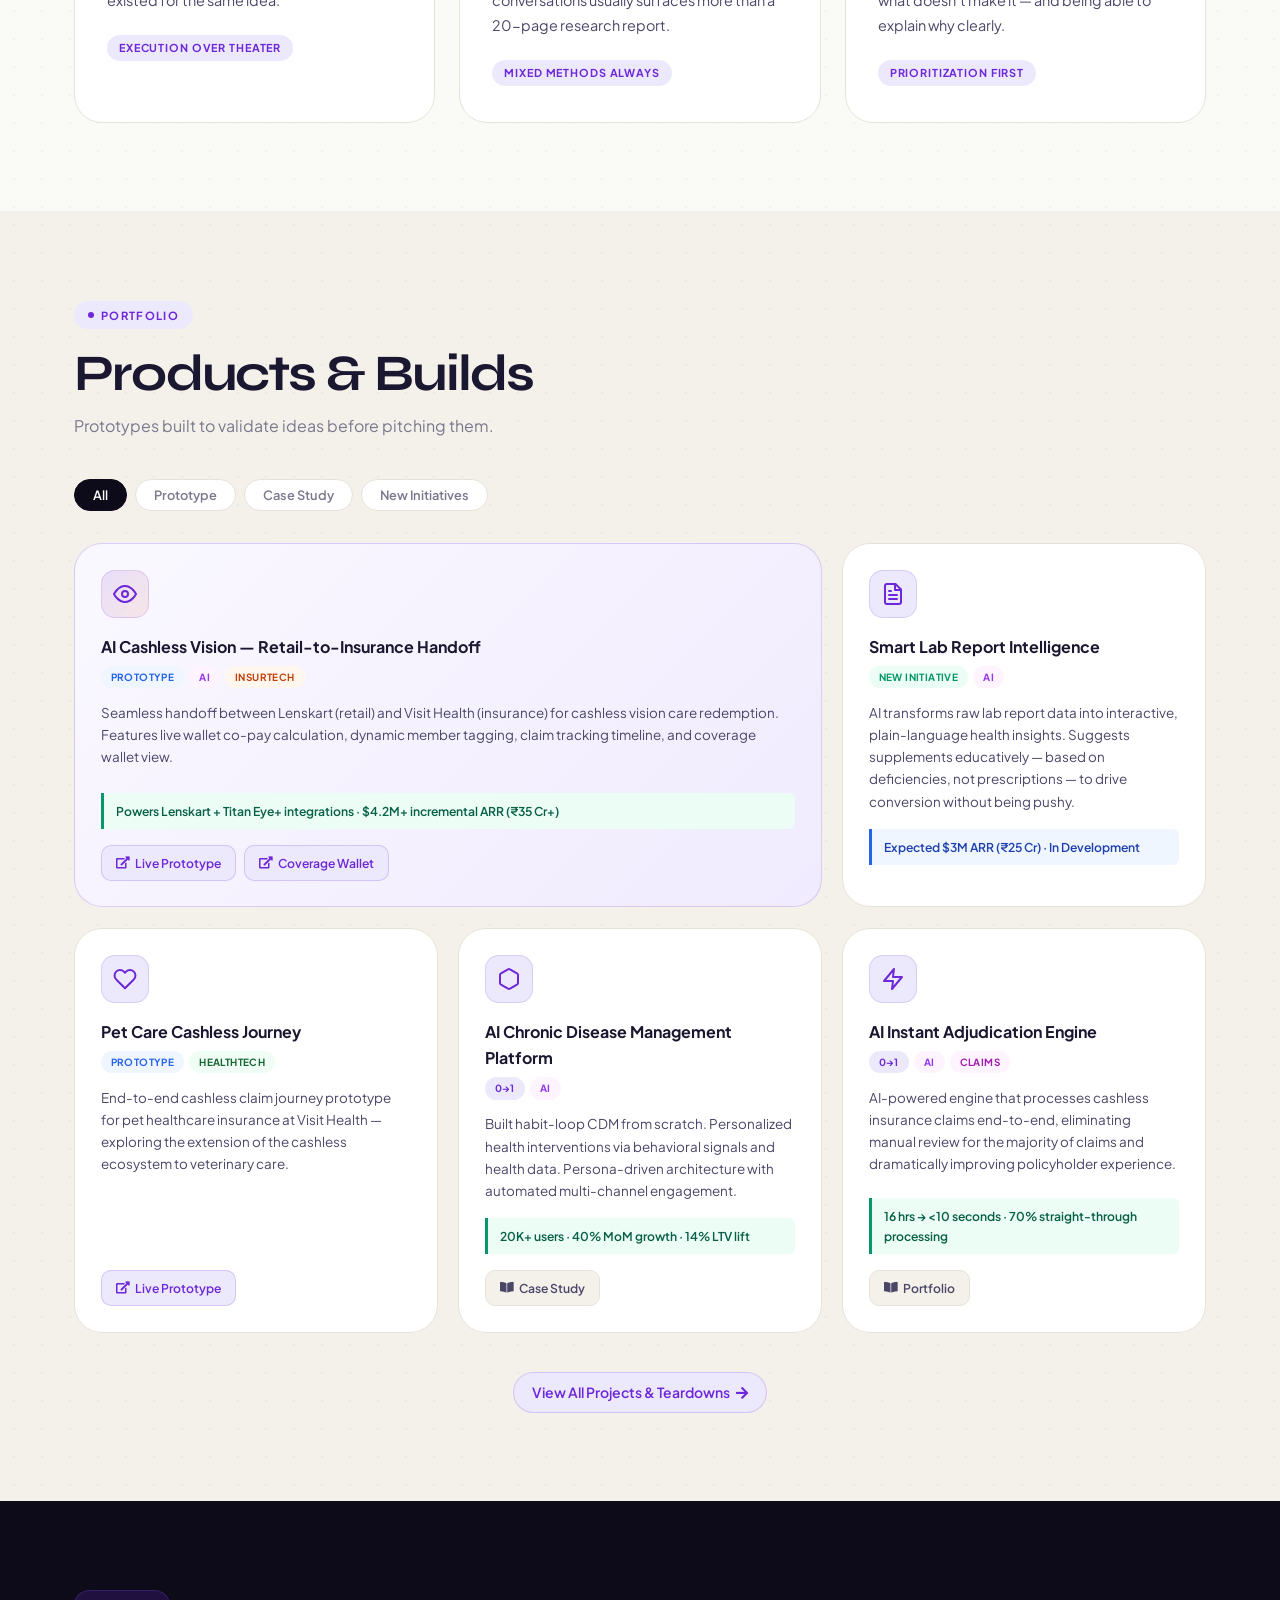
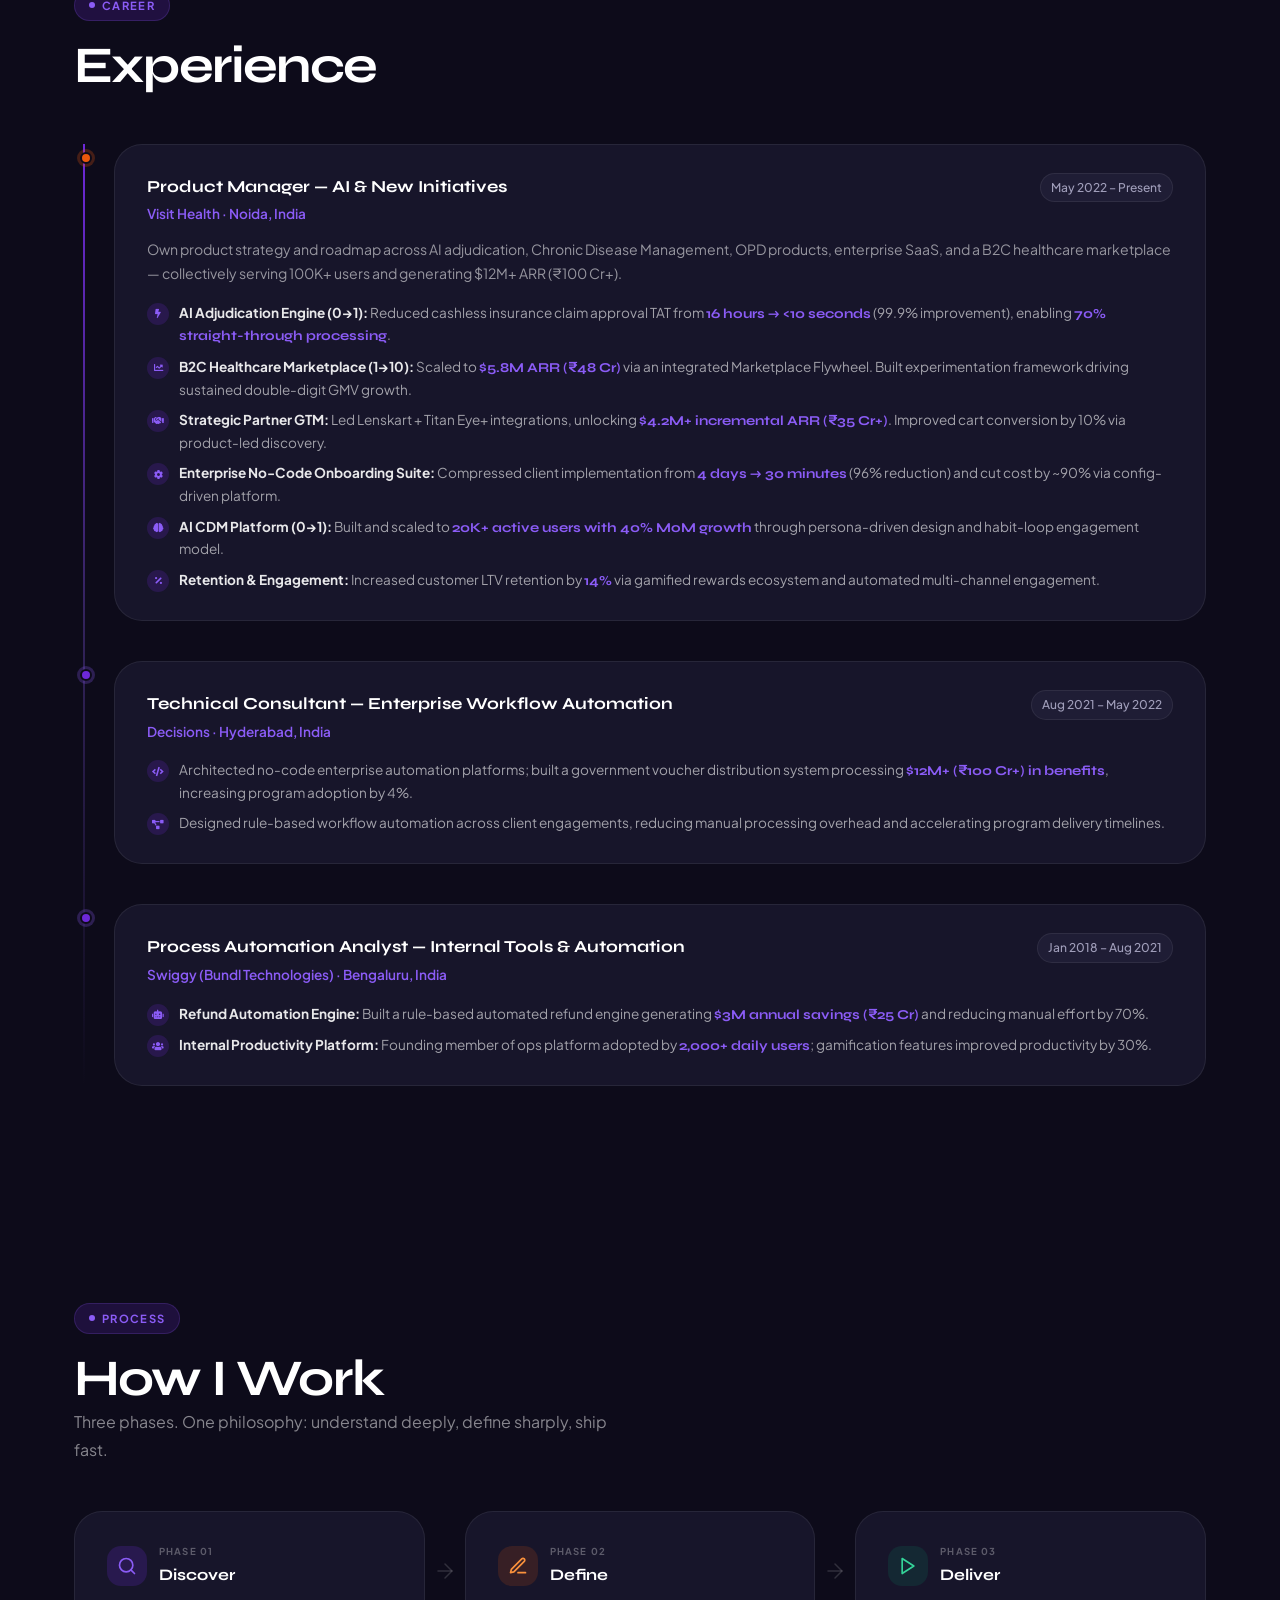
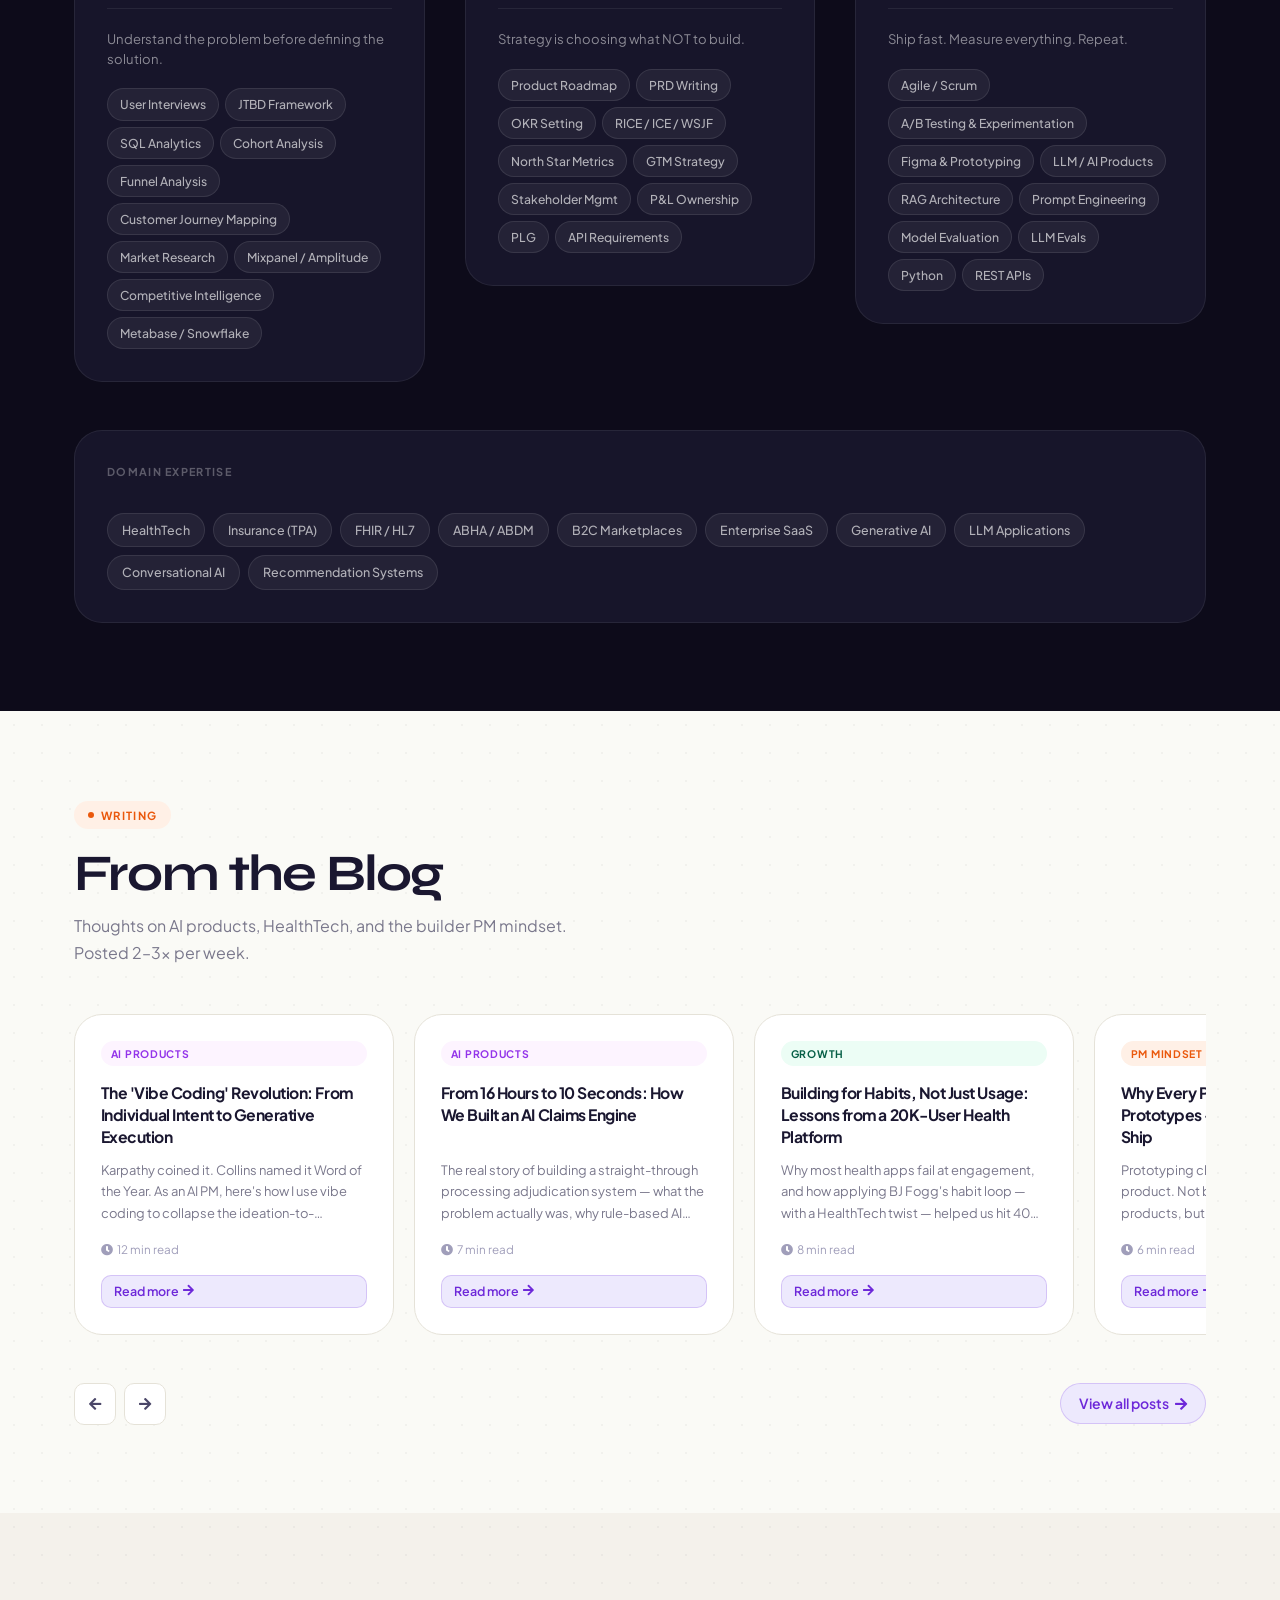
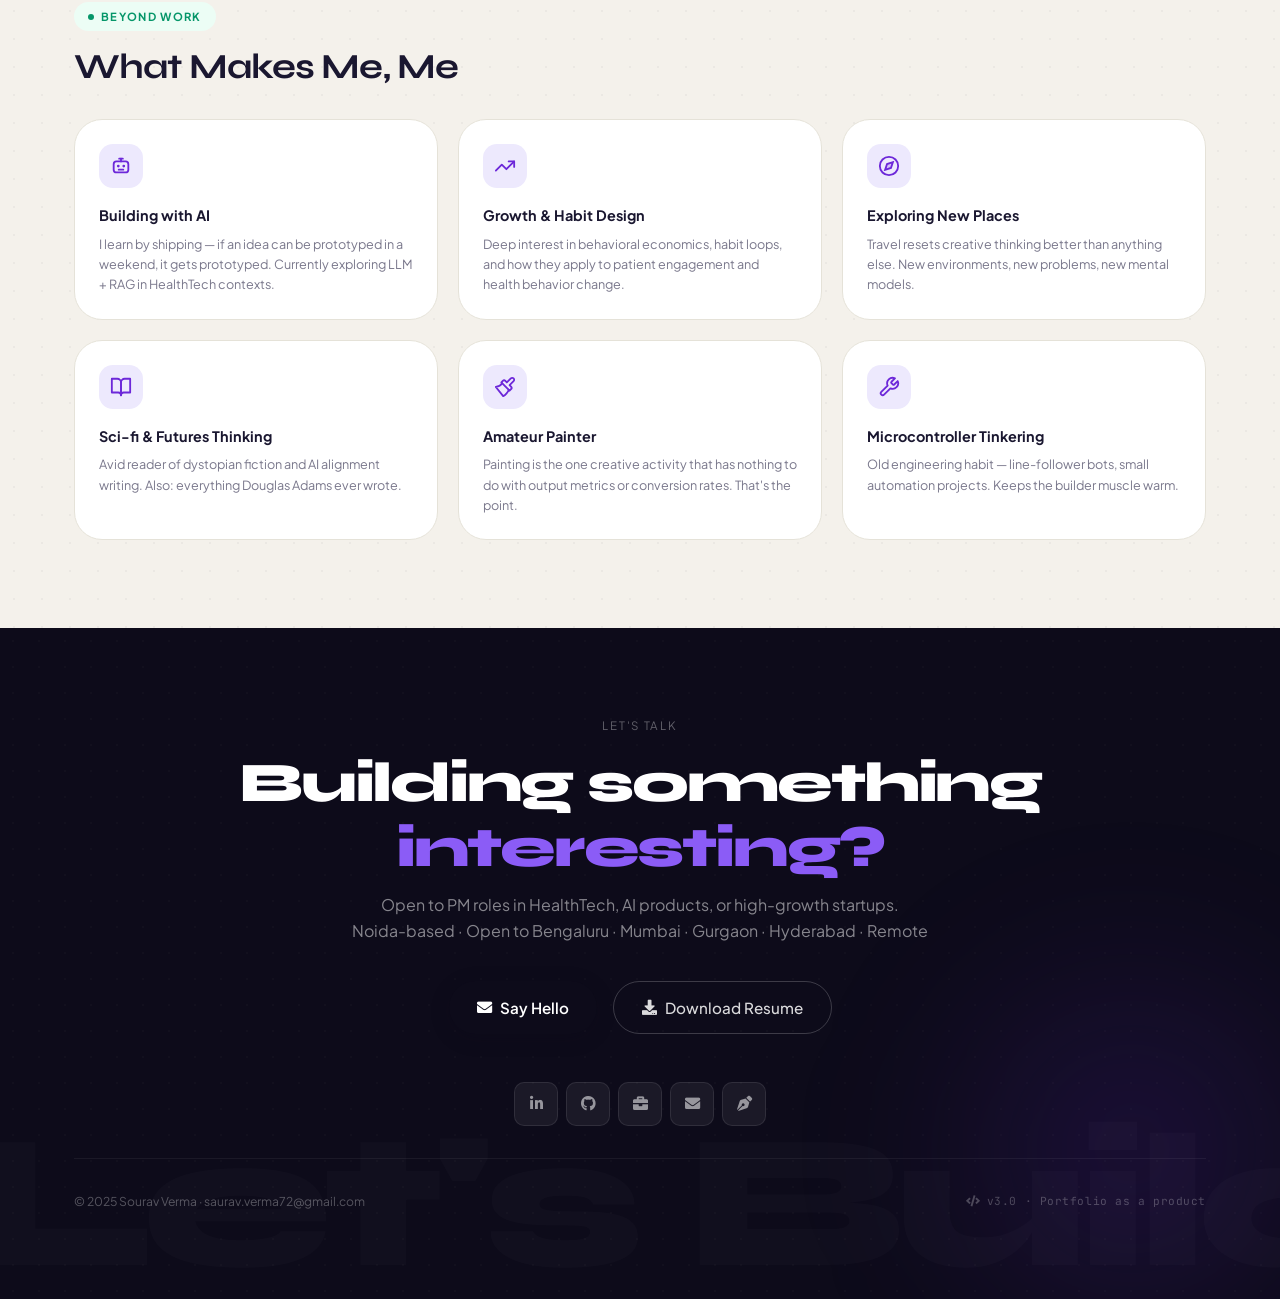
==== commit cb576dfa: "Text changes" ====
--- a/index.html
+++ b/index.html
@@ -278,7 +278,7 @@
           My current home is <strong>Visit Health</strong>, where I own product strategy across AI adjudication, chronic disease management, OPD products, enterprise SaaS, and a B2C healthcare marketplace collectively serving 100K+ users and generating $12M+ ARR (₹100 Cr+).
         </p>
         <p>
-          I have an MBA from <strong>IIM Visakhapatnam</strong> and a B.Tech in Computer Science — and I've kept the engineering habit of prototyping before pitching. The GitHub projects on this portfolio are real, working products, not mockups.
+          I have an MBA from <strong>IIM Visakhapatnam</strong> and a B.Tech in Computer Science — and I've kept the engineering habit of prototyping before pitching.
         </p>
         <p>
           I specialize in <strong>0-to-1 AI product launches</strong> — from concept to shipped — with a track record of delivering measurable outcomes: $12M+ ARR, 70% automation rates, and sub-10-second approval times.
@@ -351,7 +351,7 @@
   <div class="container">
     <div class="section-eyebrow animate">How I Think</div>
     <h2 class="display-lg animate animate-delay-1">PM principles I live by</h2>
-    <p class="section-sub animate animate-delay-2">Perspectives shaped by 8 years of shipping real products — not borrowed from a course.</p>
+    <p class="section-sub animate animate-delay-2">Perspectives shaped by 8 years of shipping real products.</p>
 
     <div class="principles-grid">
       <div class="principle-card animate animate-delay-1">
@@ -363,7 +363,7 @@
       <div class="principle-card animate animate-delay-2">
         <div class="principle-num">02</div>
         <h3>Data tells you what.<br>Users tell you why.</h3>
-        <p>SQL and Mixpanel reveal patterns — user interviews explain them. Neither is sufficient on its own. A tight cohort analysis paired with a handful of honest conversations usually surfaces more than a 20-page research report.</p>
+        <p>SQL and Mixpanel/Amplitude reveal patterns — user interviews explain them. Neither is sufficient on its own. A tight cohort analysis paired with a handful of honest conversations usually surfaces more than a 20-page research report.</p>
         <div class="principle-tag">Mixed Methods Always</div>
       </div>
       <div class="principle-card animate animate-delay-3">
@@ -384,7 +384,7 @@
     <div class="section-eyebrow animate">Portfolio</div>
     <h2 class="display-lg animate animate-delay-1" style="margin-bottom:0.5rem">Products &amp; Builds</h2>
     <p class="section-sub animate animate-delay-2">
-      Working prototypes built to validate ideas before pitching them. Real code, not mockups.
+      Prototypes built to validate ideas before pitching them.
     </p>
     <div class="filter-tabs animate animate-delay-2">
       <button class="filter-tab active" data-filter="all">All</button>
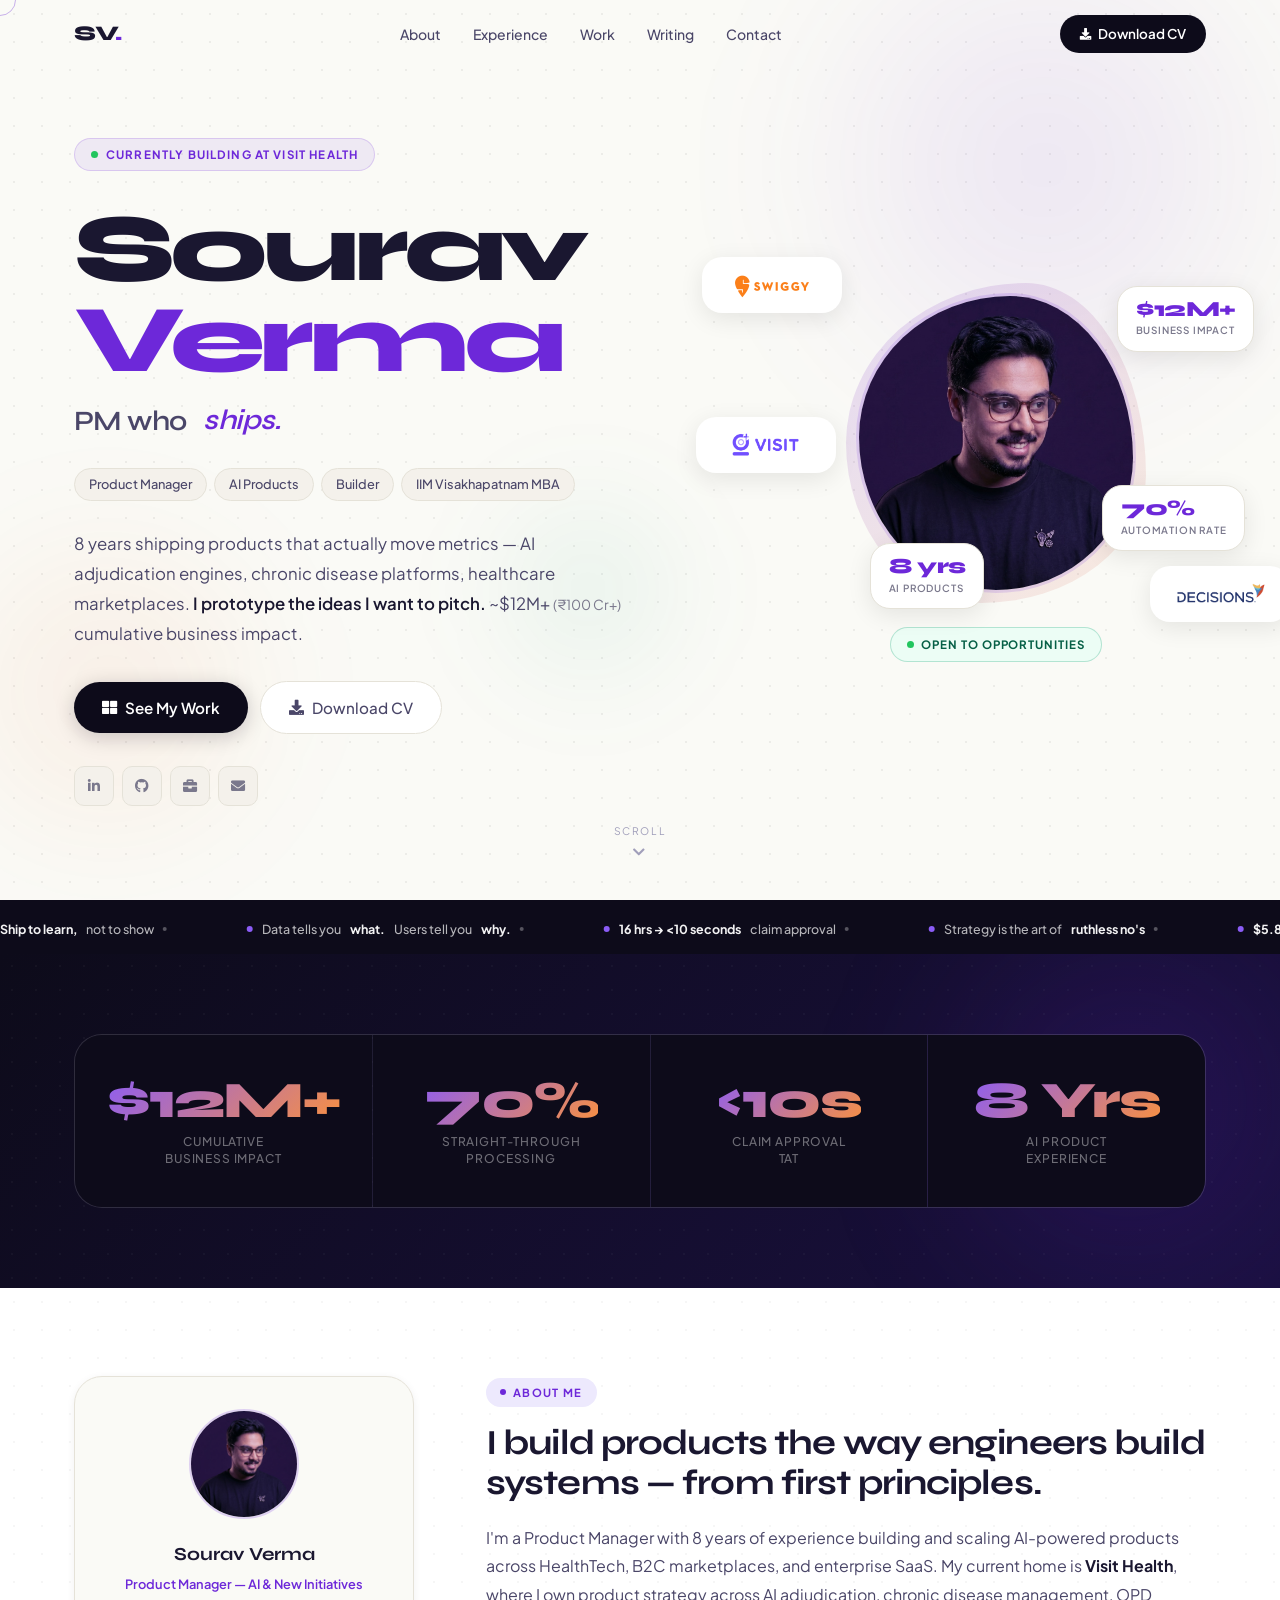
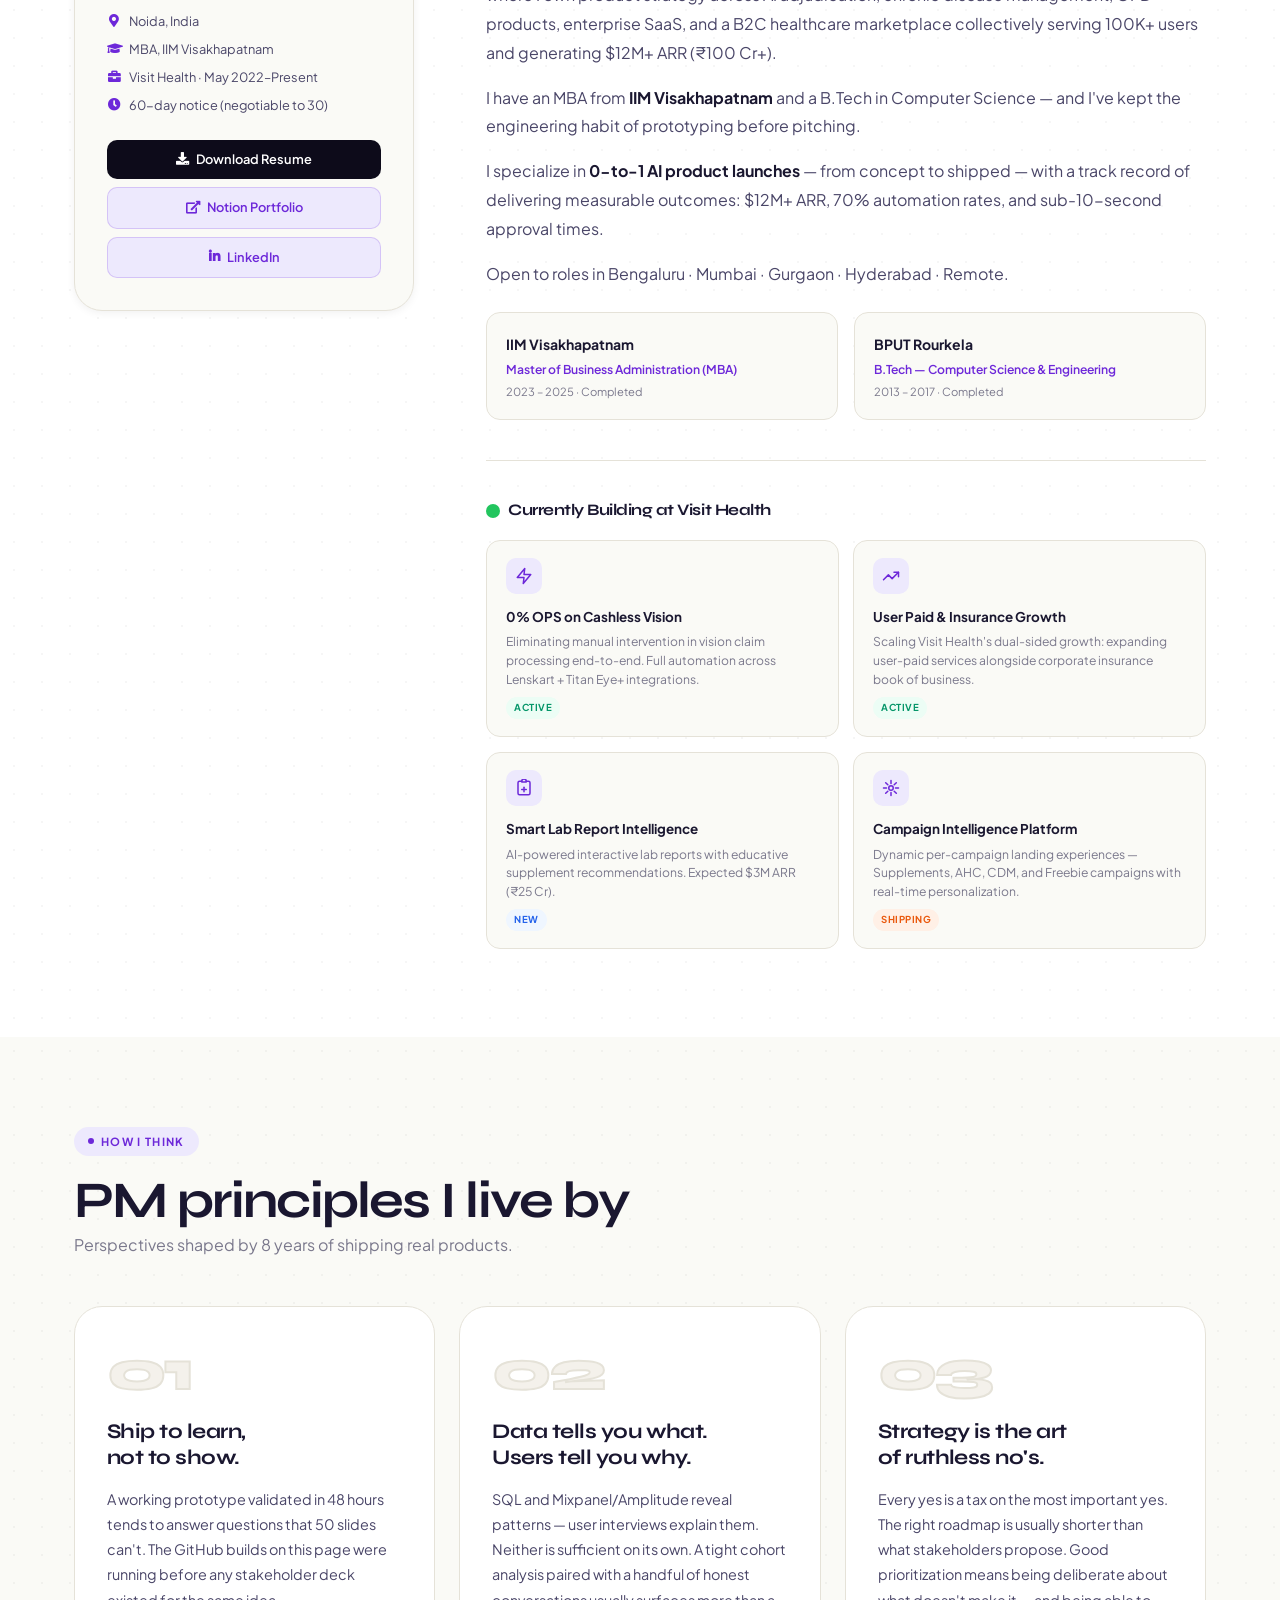
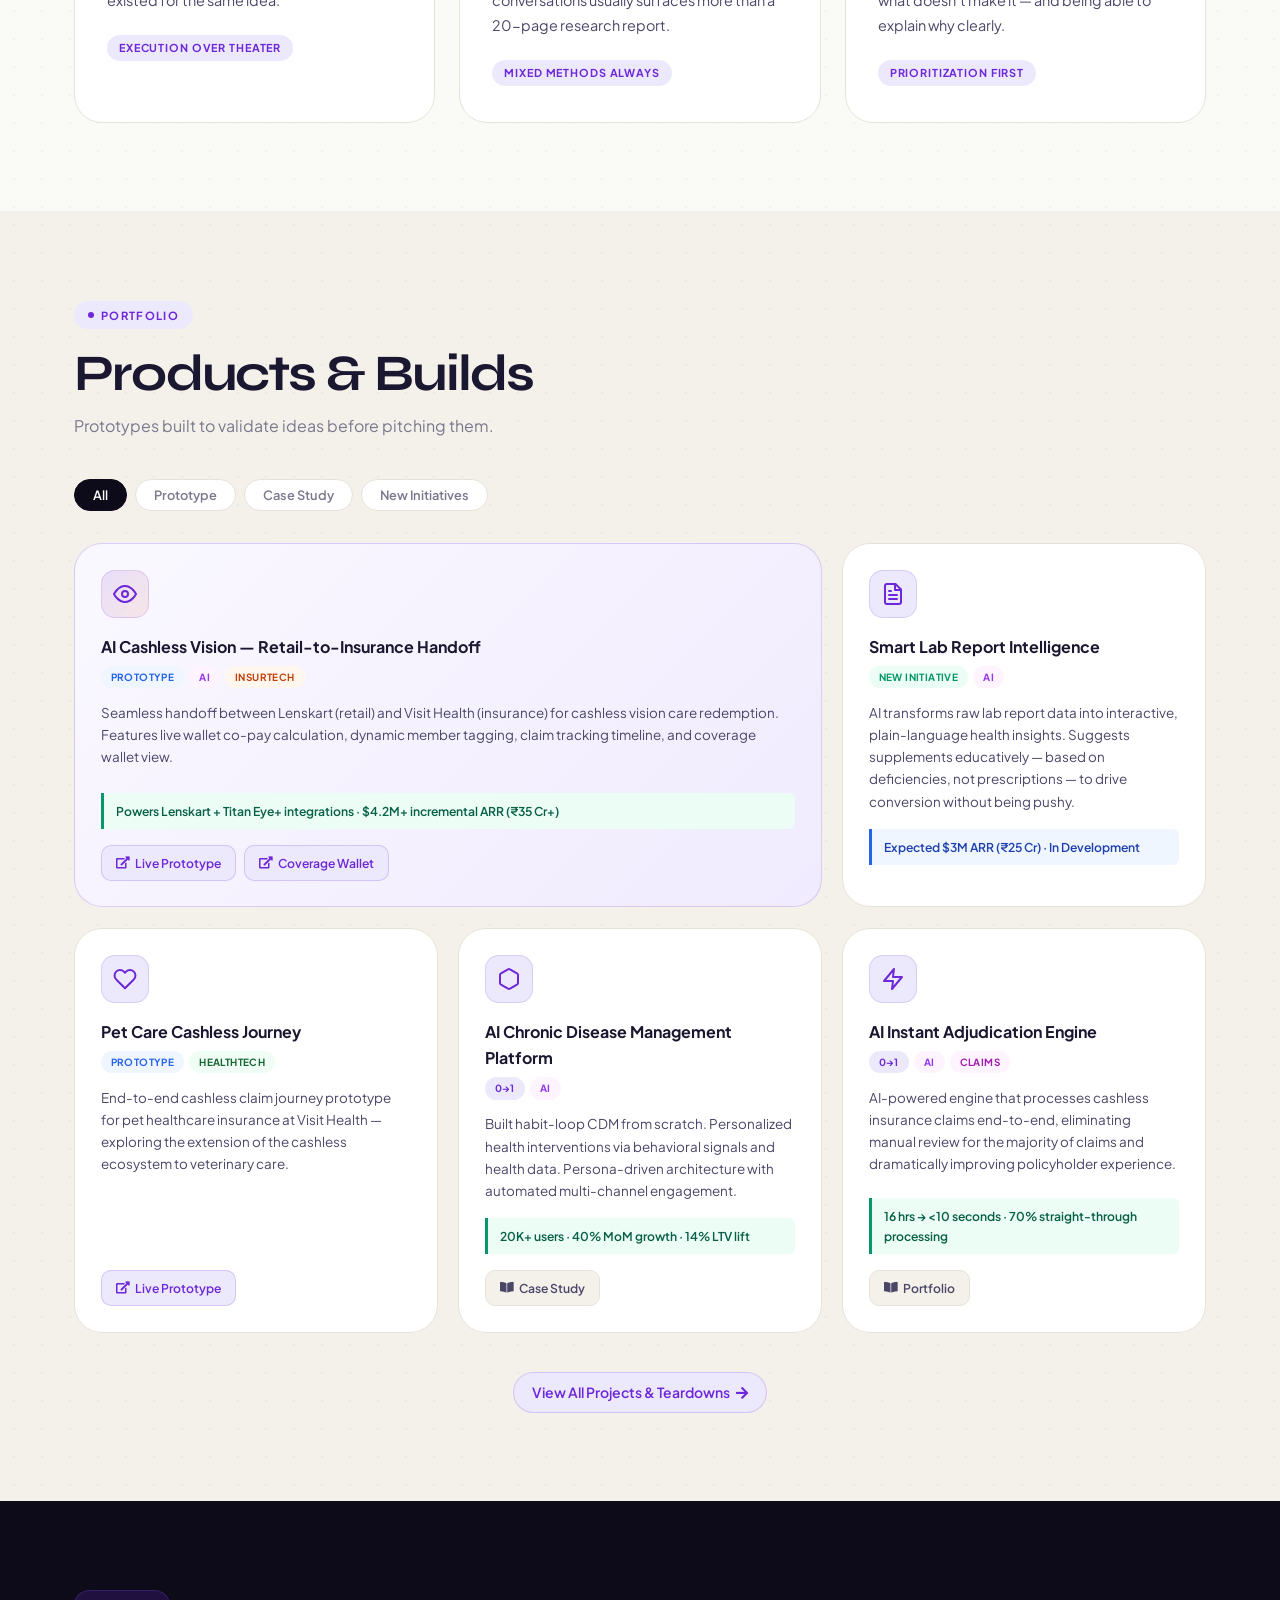
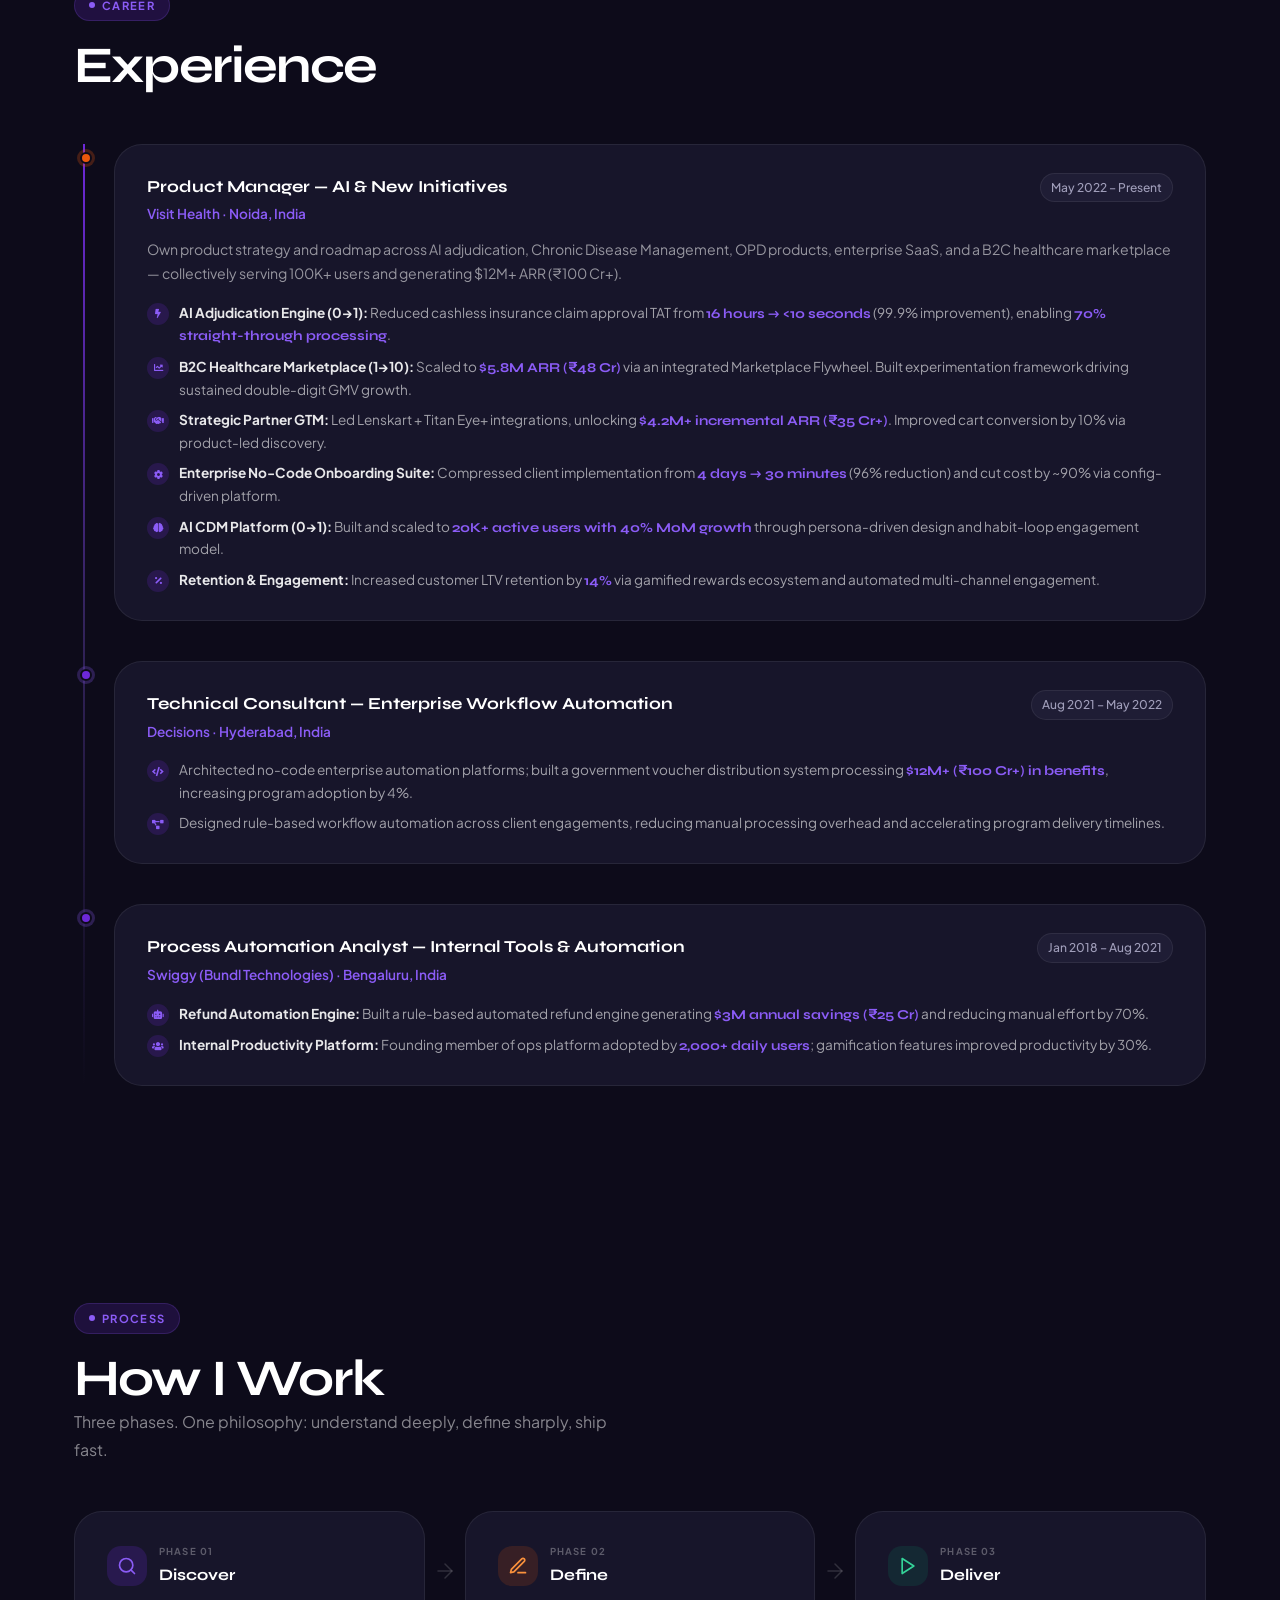
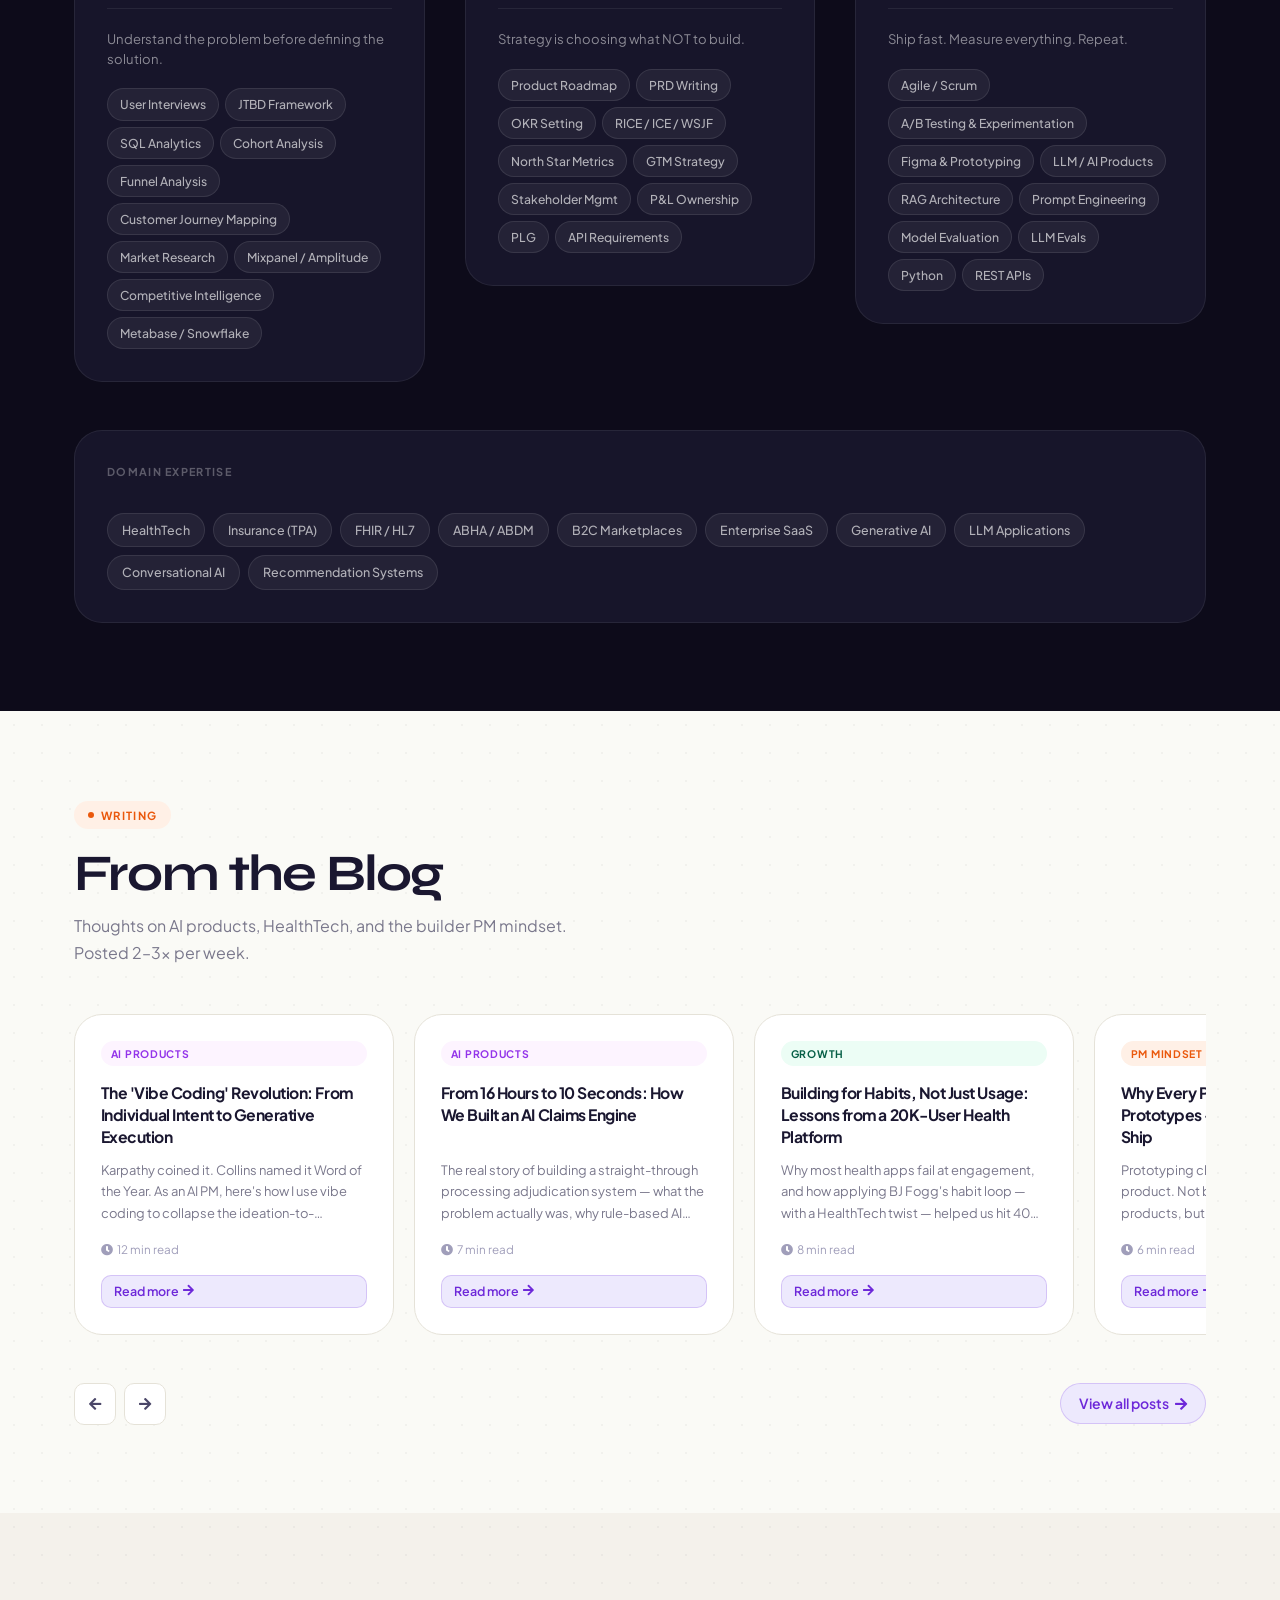
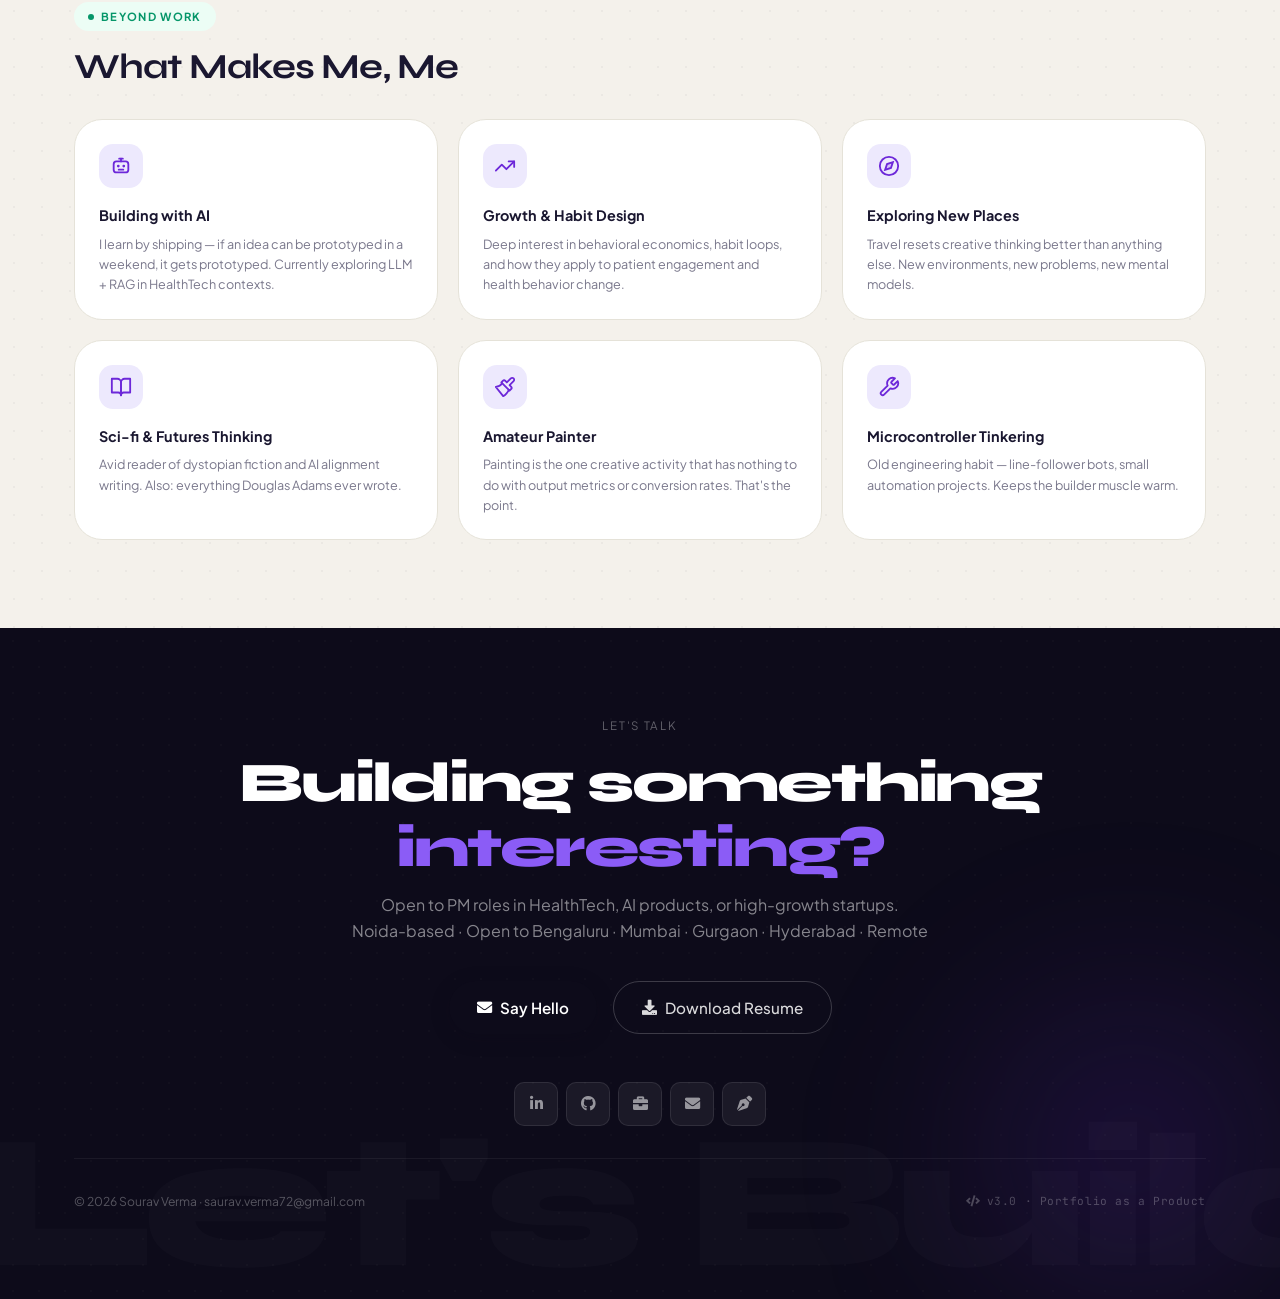
==== commit c2eae543: "Textual changes" ====
--- a/index.html
+++ b/index.html
@@ -929,9 +929,9 @@
       </div>
 
       <div class="footer-bottom animate">
-        <span class="footer-copy">© 2025 Sourav Verma · saurav.verma72@gmail.com</span>
+        <span class="footer-copy">© 2026 Sourav Verma · saurav.verma72@gmail.com</span>
         <span class="footer-version">
-          <i class="fas fa-code"></i> v3.0 · Portfolio as a product
+          <i class="fas fa-code"></i> v3.0 · Portfolio as a Product
         </span>
       </div>
     </div>
